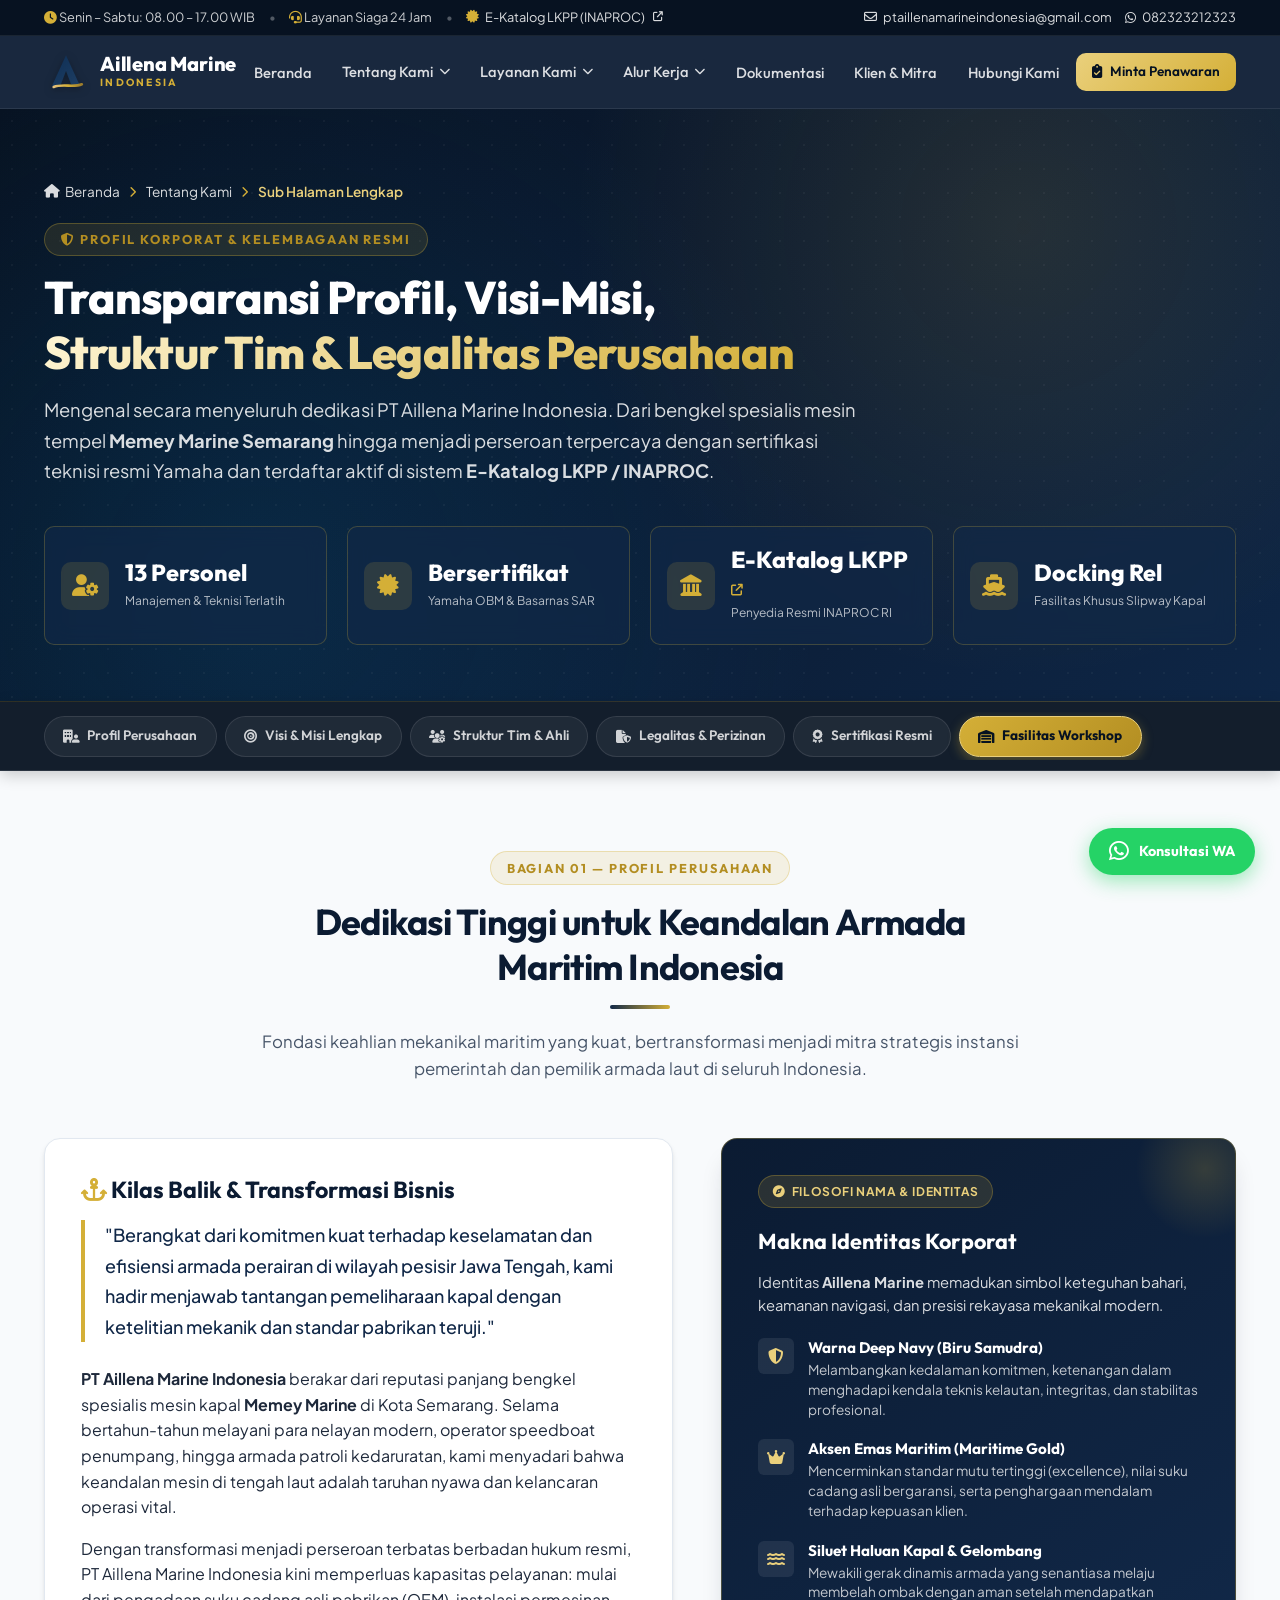
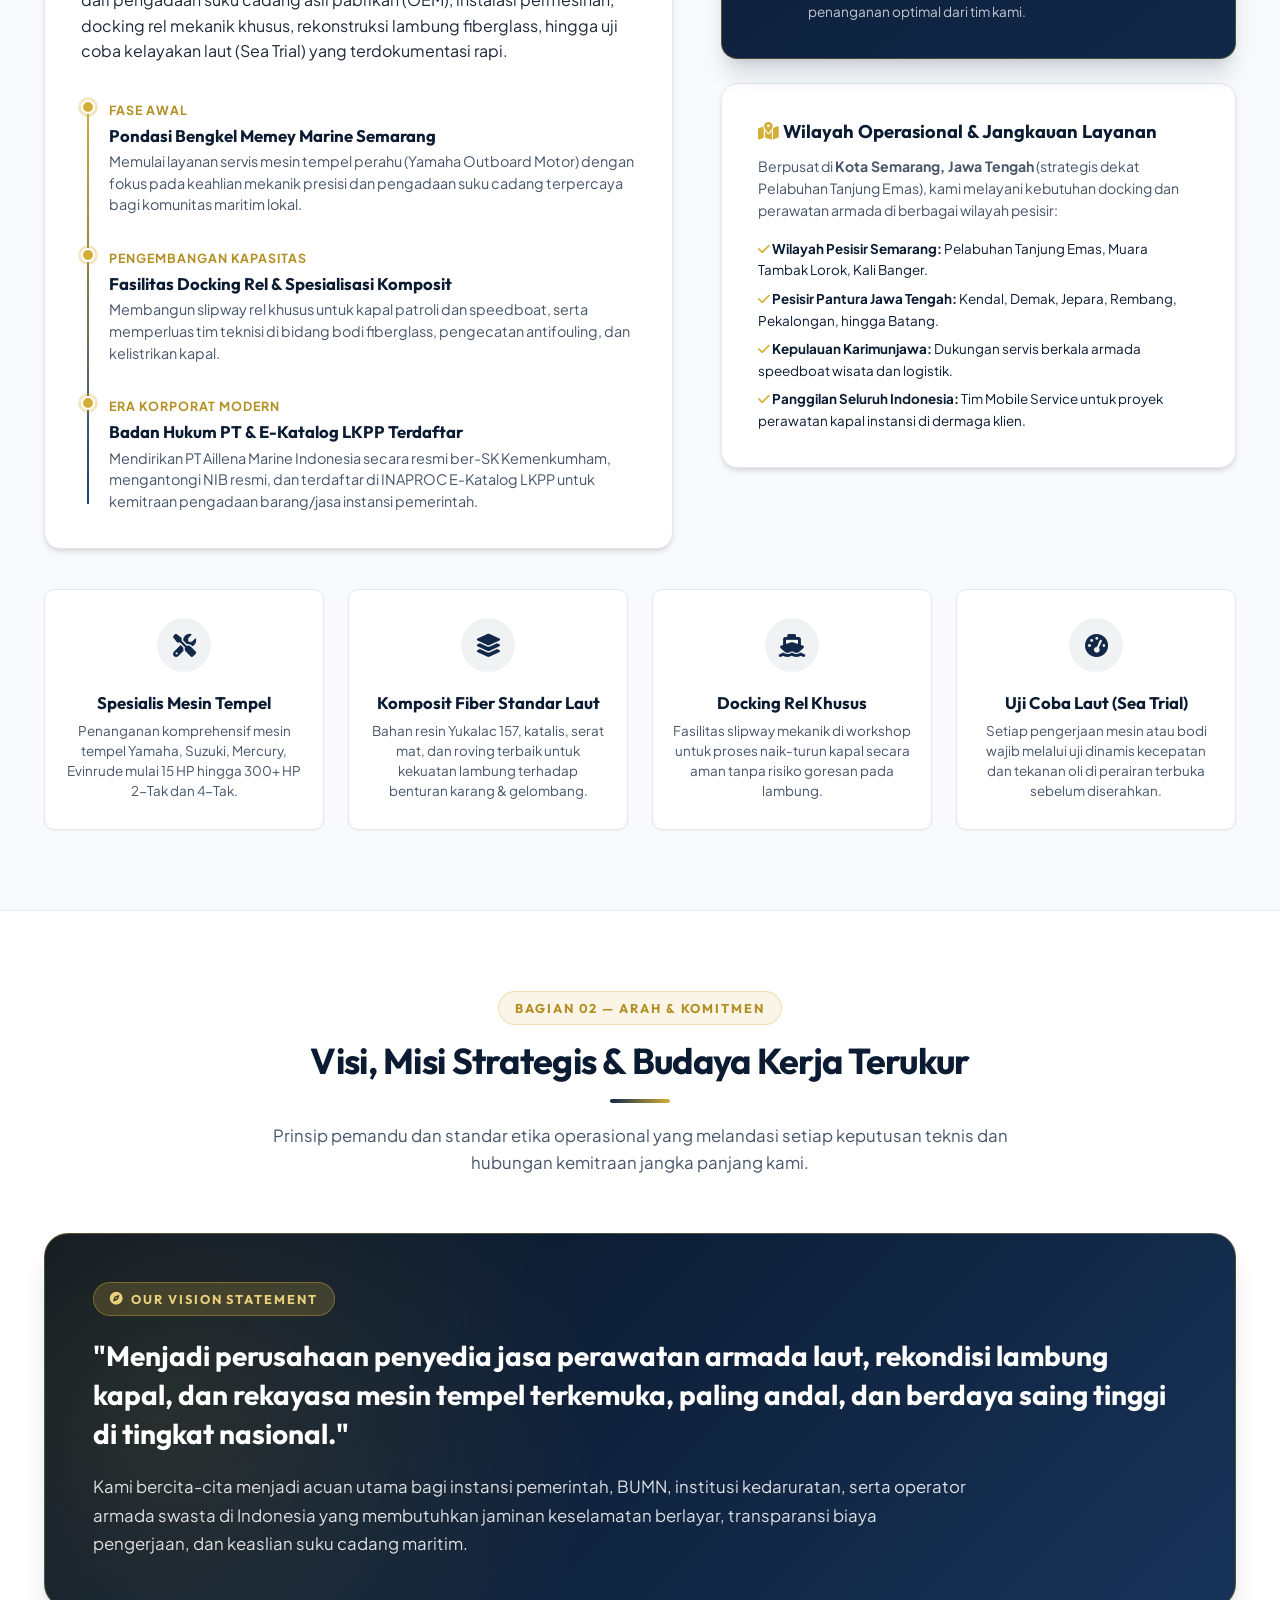
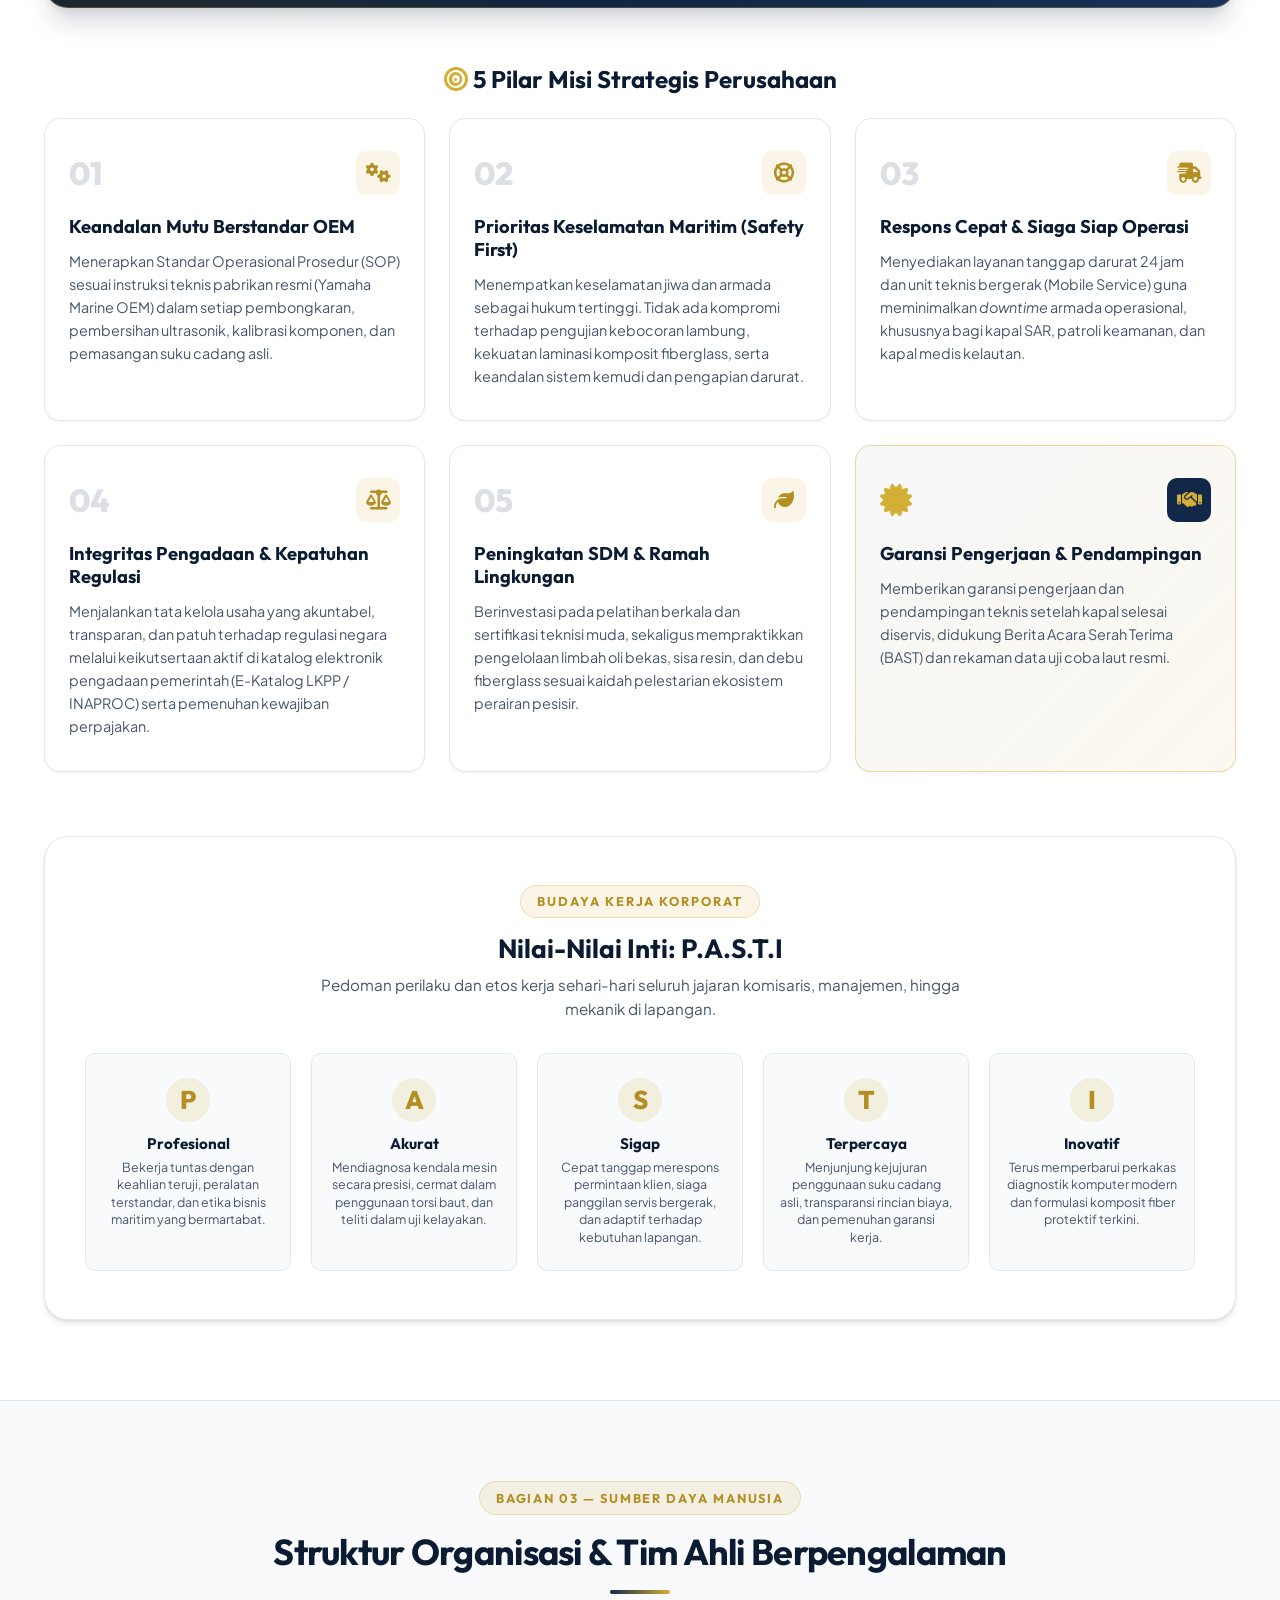
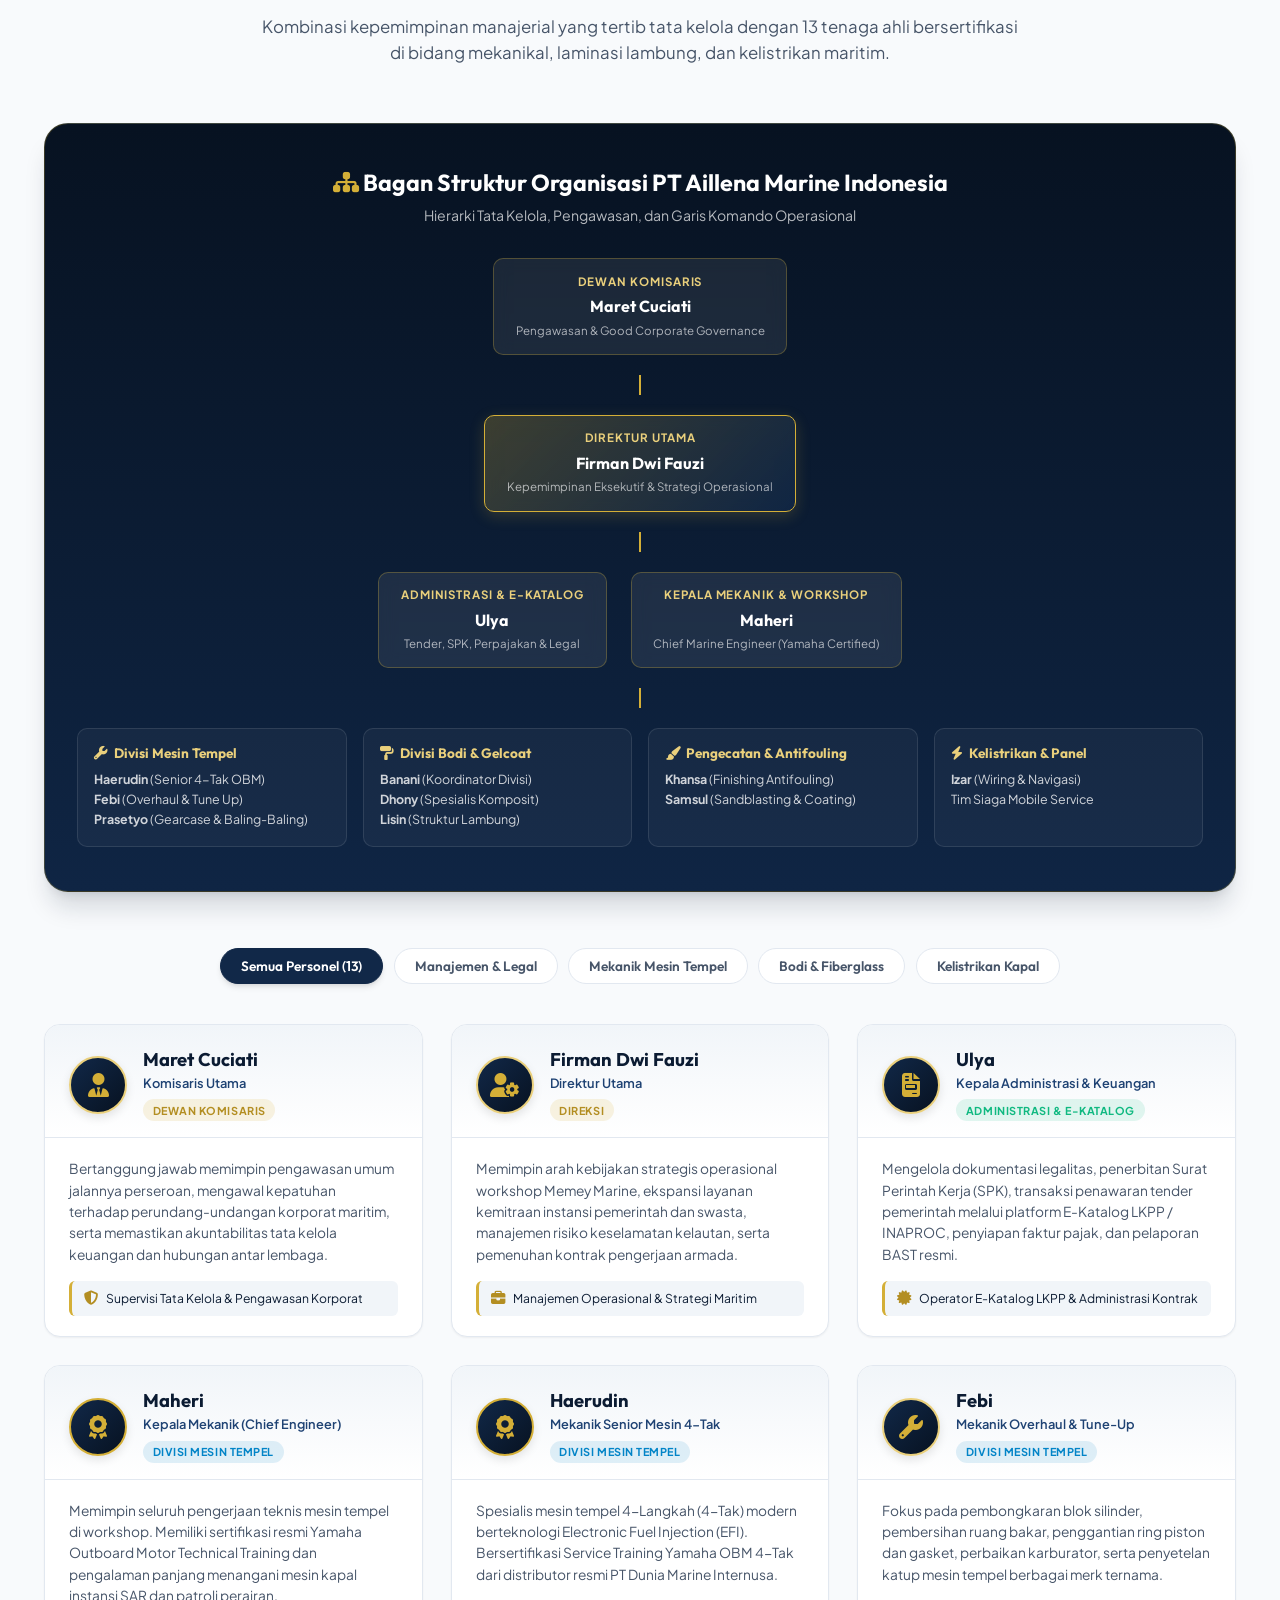
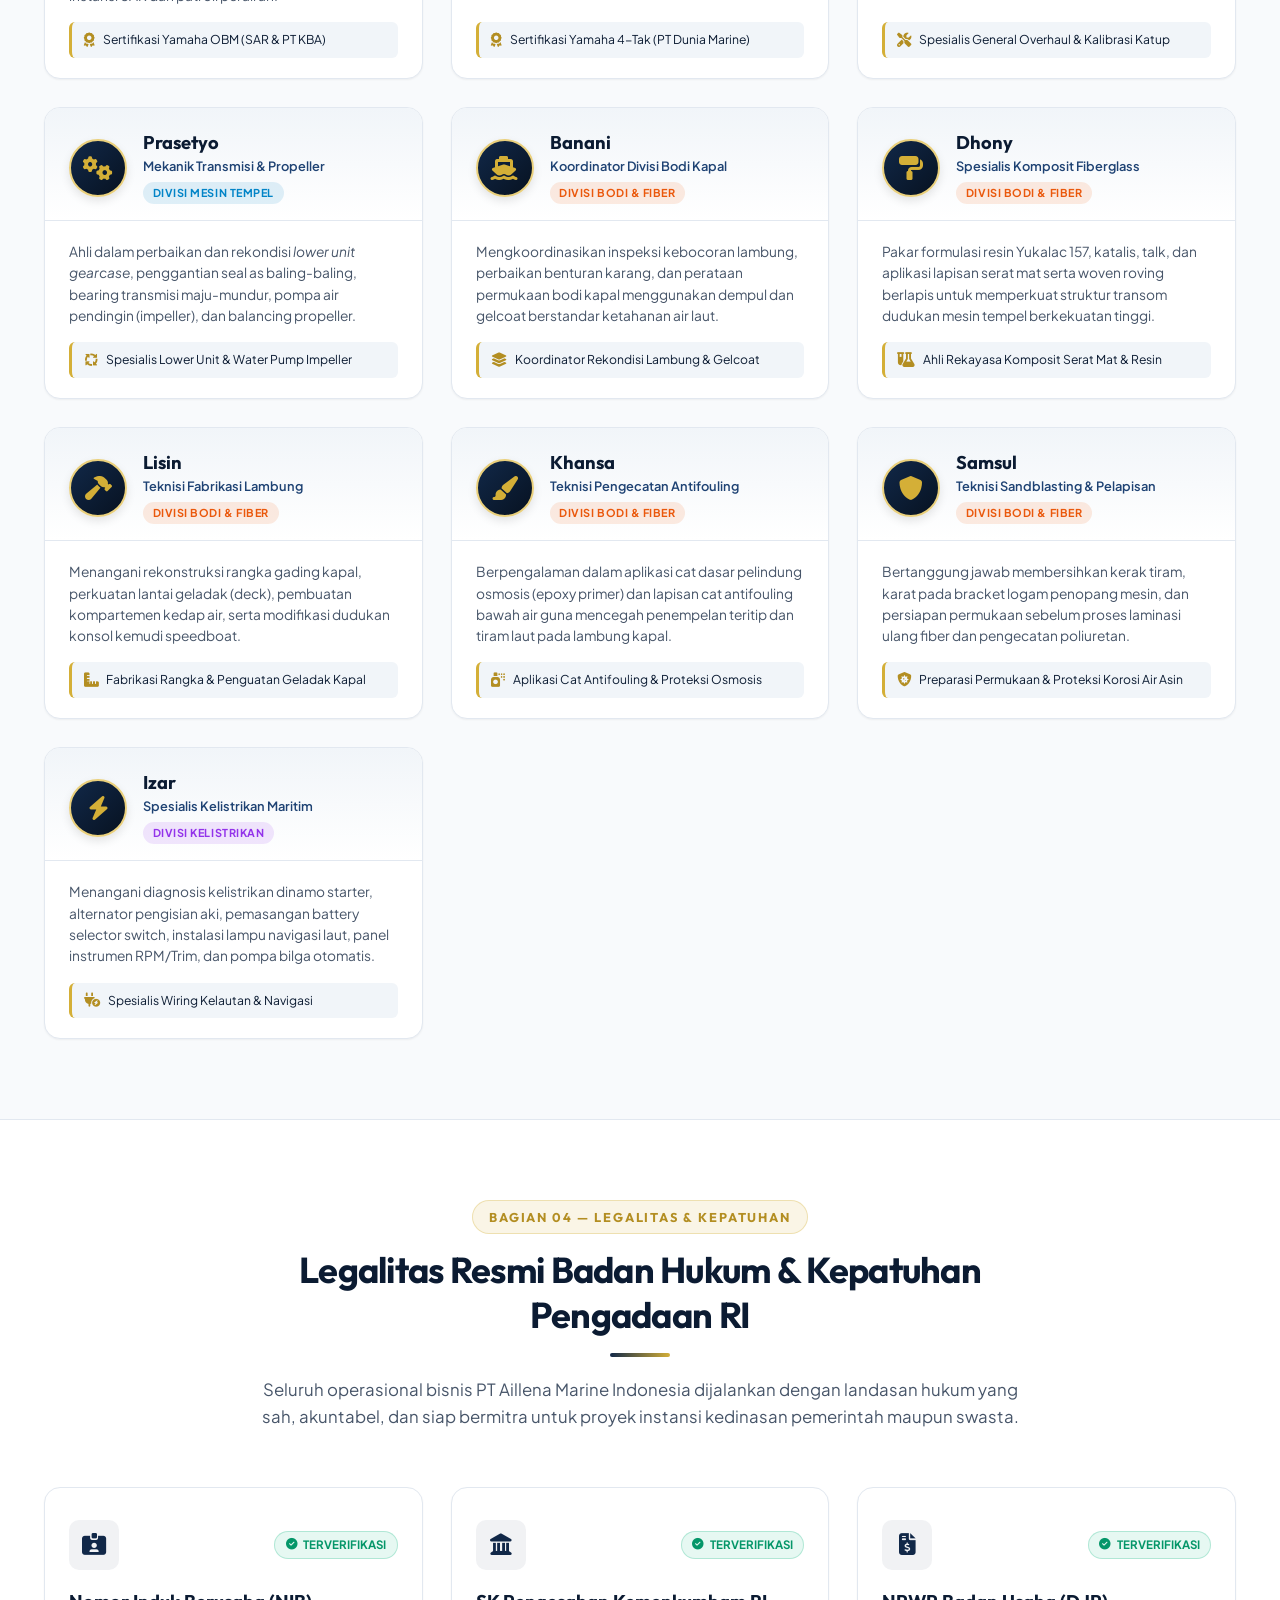
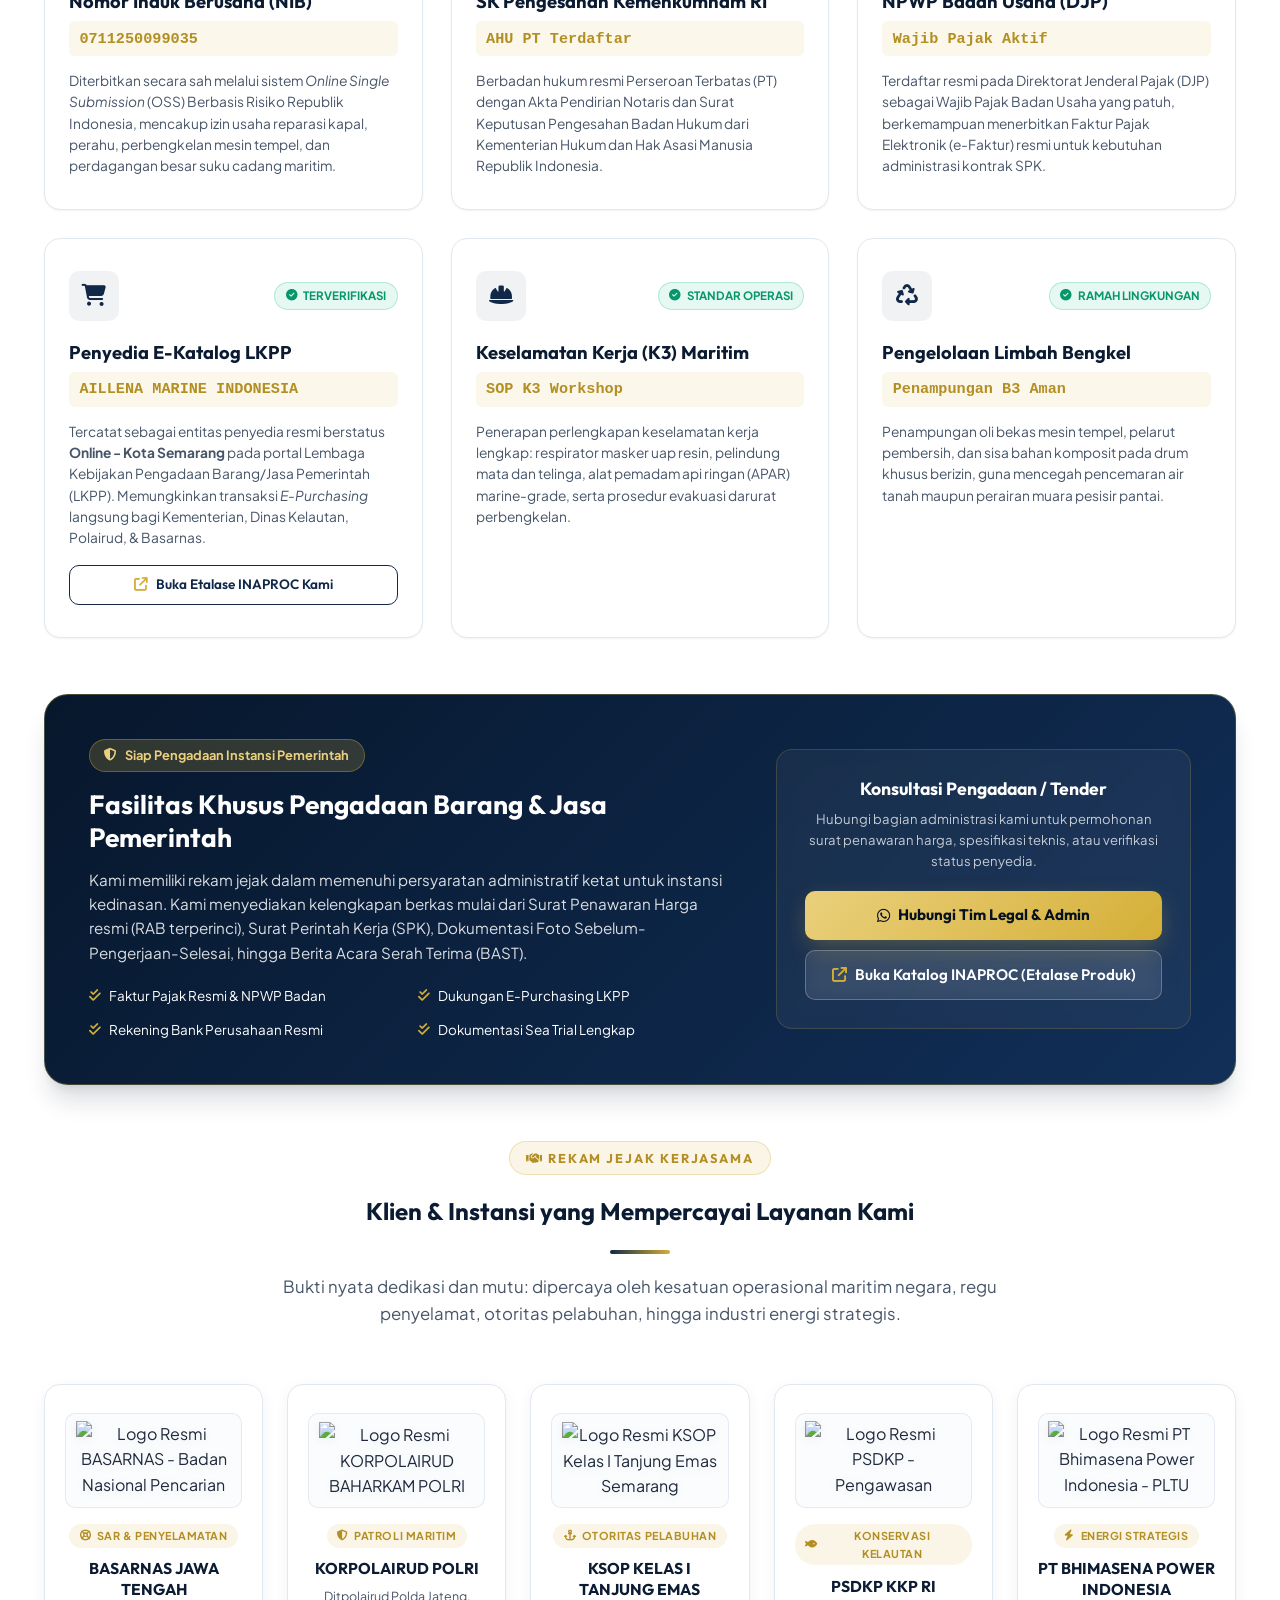
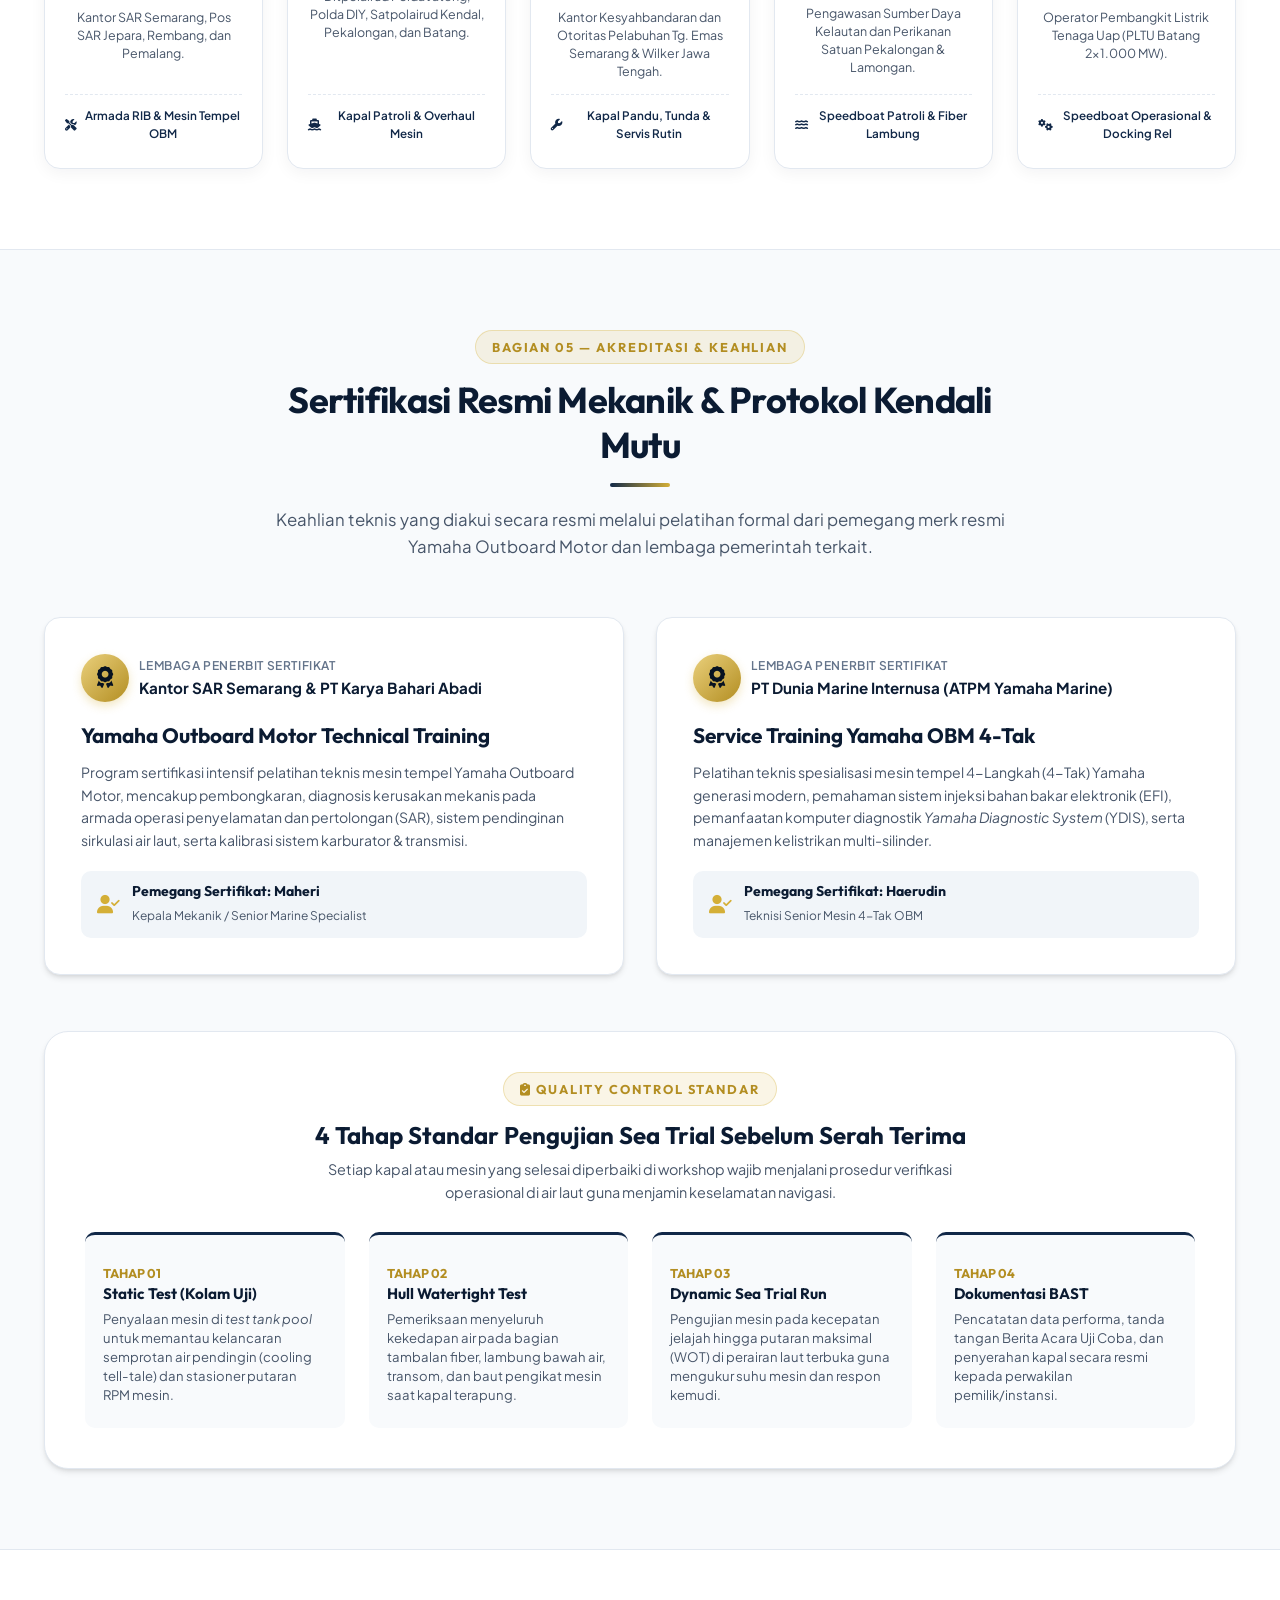
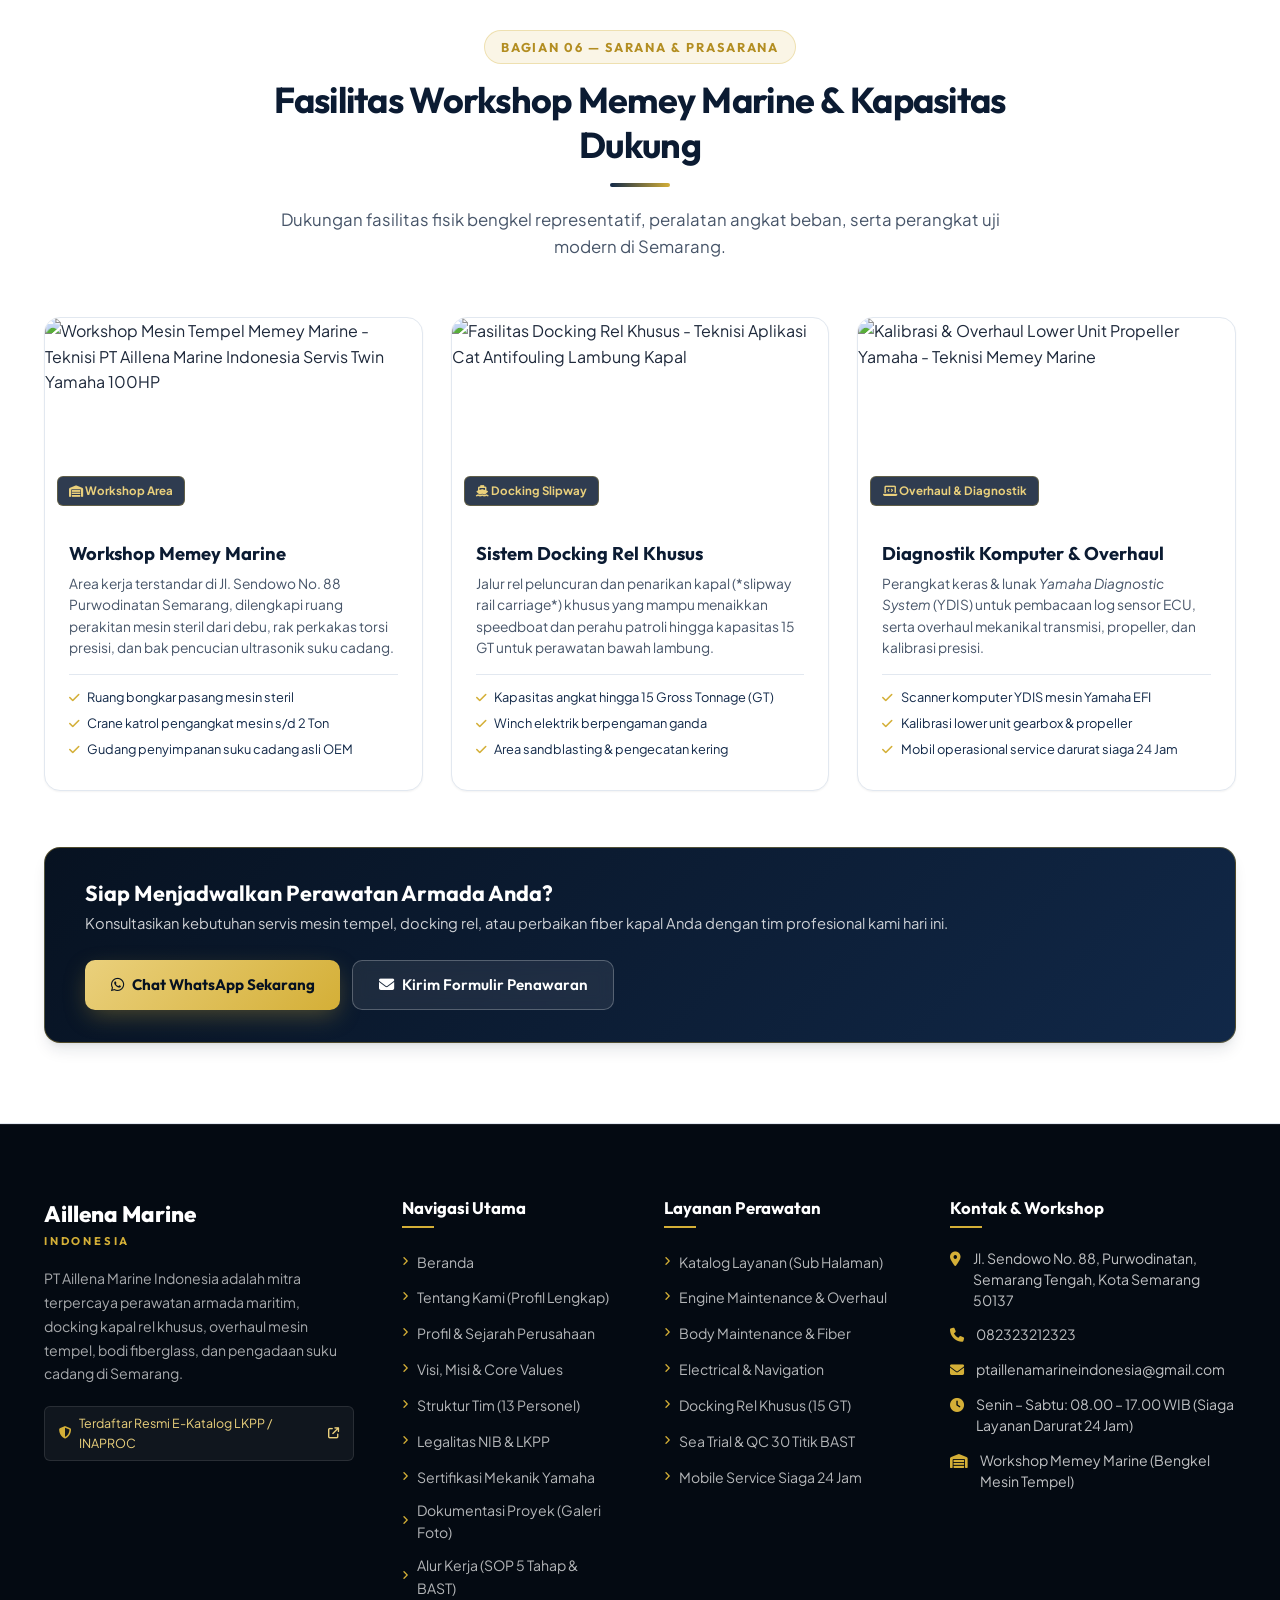
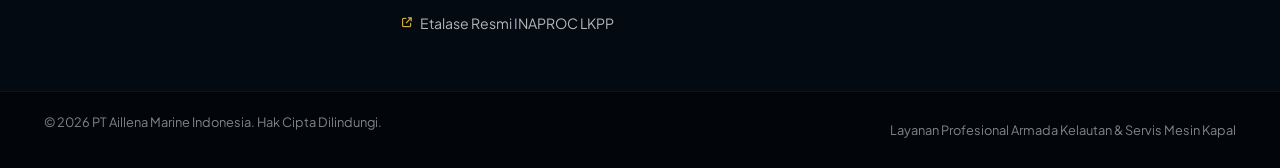
==== about.html @ 6454f97c "Add files via upload" ====
<!DOCTYPE html>
<html lang="id">
<head>
  <meta charset="UTF-8">
  <meta name="viewport" content="width=device-width, initial-scale=1.0">
  <meta name="description" content="Profil Lengkap, Visi-Misi, Struktur Tim, Legalitas NIB, dan Sertifikasi Resmi PT Aillena Marine Indonesia - Spesialis Perawatan Armada Laut dan Bengkel Mesin Tempel di Semarang.">
  <meta name="keywords" content="Profil PT Aillena Marine Indonesia, visi misi perkapalan, struktur organisasi bengkel kapal, legalitas NIB 0711250099035, sertifikasi mekanik yamaha obm, memey marine semarang, e-katalog lkpp inaproc">
  <meta name="author" content="PT Aillena Marine Indonesia">
  <title>Tentang Kami | Profil Perusahaan, Visi-Misi, Tim & Legalitas - PT Aillena Marine Indonesia</title>
  
  <!-- Google Fonts -->
  <link rel="preconnect" href="https://fonts.googleapis.com">
  <link rel="preconnect" href="https://fonts.gstatic.com" crossorigin>
  <link href="https://fonts.googleapis.com/css2?family=Outfit:wght@400;500;600;700;800&family=Plus+Jakarta+Sans:wght@300;400;500;600;700&display=swap" rel="stylesheet">
  
  <!-- FontAwesome Icons for Maritime & Mechanical Icons -->
  <link rel="stylesheet" href="https://cdnjs.cloudflare.com/ajax/libs/font-awesome/6.5.1/css/all.min.css">
  
  <!-- Main Stylesheet -->
  <link rel="stylesheet" href="styles.css">
</head>
<body>

  <!-- Top Notification / Announcement Bar -->
  <div class="topbar">
    <div class="container topbar-container">
      <div class="topbar-left">
        <span><i class="fa-solid fa-clock gold-text"></i> Senin – Sabtu: 08.00 – 17.00 WIB</span>
        <span class="topbar-separator">•</span>
        <span><i class="fa-solid fa-headset gold-text"></i> Layanan Siaga 24 Jam</span>
        <span class="topbar-separator">•</span>
        <a href="https://katalog.inaproc.id/aillena-marine-indonesia?page=2" target="_blank" rel="noopener noreferrer" class="topbar-link" title="Buka Etalase Resmi PT Aillena Marine Indonesia di INAPROC LKPP">
          <i class="fa-solid fa-certificate gold-text"></i> E-Katalog LKPP (INAPROC) <i class="fa-solid fa-arrow-up-right-from-square" style="font-size: 0.65rem; margin-left: 2px;"></i>
        </a>
      </div>
      <div class="topbar-right">
        <a href="mailto:ptaillenamarineindonesia@gmail.com" class="topbar-link">
          <i class="fa-regular fa-envelope"></i> ptaillenamarineindonesia@gmail.com
        </a>
        <a href="https://wa.me/6282323212323" target="_blank" rel="noopener noreferrer" class="topbar-link">
          <i class="fa-brands fa-whatsapp"></i> 082323212323
        </a>
      </div>
    </div>
  </div>

  <!-- Main Site Header -->
  <header class="site-header" id="header">
    <div class="container header-container">
      <a href="index.html#home" class="brand-logo" aria-label="Beranda PT Aillena Marine Indonesia">
        <div class="logo-mark">
          <svg viewBox="0 0 100 100" class="logo-svg" fill="none" xmlns="http://www.w3.org/2000/svg">
            <path d="M50 12L82 82H63L50 48L37 82H18L50 12Z" fill="url(#navyGradAbout)"/>
            <path d="M22 84C42 76 68 86 86 78" stroke="url(#goldGradAbout)" stroke-width="6" stroke-linecap="round"/>
            <defs>
              <linearGradient id="navyGradAbout" x1="18" y1="12" x2="82" y2="82" gradientUnits="userSpaceOnUse">
                <stop stop-color="#0E2F56"/>
                <stop offset="1" stop-color="#1E3E62"/>
              </linearGradient>
              <linearGradient id="goldGradAbout" x1="22" y1="84" x2="86" y2="78" gradientUnits="userSpaceOnUse">
                <stop stop-color="#E5C07B"/>
                <stop offset="0.5" stop-color="#D4AF37"/>
                <stop offset="1" stop-color="#9A7B2C"/>
              </linearGradient>
            </defs>
          </svg>
        </div>
        <div class="brand-text">
          <span class="brand-name">Aillena Marine</span>
          <span class="brand-sub">INDONESIA</span>
        </div>
      </a>

      <!-- Desktop Navigation -->
      <nav class="main-nav" id="mainNav" aria-label="Navigasi Utama">
        <ul class="nav-list">
          <li><a href="index.html#home" class="nav-link">Beranda</a></li>
          
          <!-- Dropdown Tentang Kami -->
          <li class="nav-item-dropdown">
            <a href="about.html" class="nav-link has-dropdown active">
              Tentang Kami <i class="fa-solid fa-chevron-down dropdown-icon"></i>
            </a>
            <div class="nav-dropdown-menu">
              <a href="#profil" class="nav-dropdown-item">
                <i class="fa-solid fa-building-user nav-dropdown-icon"></i>
                <div class="nav-dropdown-text">
                  <strong>Profil & Sejarah Perusahaan</strong>
                  <span>Kilas balik, filosofi & keunggulan</span>
                </div>
              </a>
              <a href="#visi-misi" class="nav-dropdown-item">
                <i class="fa-solid fa-bullseye nav-dropdown-icon"></i>
                <div class="nav-dropdown-text">
                  <strong>Visi, Misi & Core Values</strong>
                  <span>5 pilar strategis & budaya kerja</span>
                </div>
              </a>
              <a href="#tim" class="nav-dropdown-item">
                <i class="fa-solid fa-users-gear nav-dropdown-icon"></i>
                <div class="nav-dropdown-text">
                  <strong>Struktur Organisasi & Tim</strong>
                  <span>Manajemen & teknisi bersertifikasi</span>
                </div>
              </a>
              <a href="#legalitas" class="nav-dropdown-item">
                <i class="fa-solid fa-file-shield nav-dropdown-icon"></i>
                <div class="nav-dropdown-text">
                  <strong>Legalitas & Kepatuhan</strong>
                  <span>NIB, Kemenkumham & E-Katalog LKPP</span>
                </div>
              </a>
              <a href="#sertifikasi" class="nav-dropdown-item">
                <i class="fa-solid fa-award nav-dropdown-icon"></i>
                <div class="nav-dropdown-text">
                  <strong>Sertifikasi & Lisensi</strong>
                  <span>Yamaha OBM & standar sea trial</span>
                </div>
              </a>
              <a href="#fasilitas" class="nav-dropdown-item">
                <i class="fa-solid fa-warehouse nav-dropdown-icon"></i>
                <div class="nav-dropdown-text">
                  <strong>Fasilitas Workshop</strong>
                  <span>Workshop Memey Marine & docking rel</span>
                </div>
              </a>
            </div>
          </li>

          <!-- Dropdown Layanan Kami -->
          <li class="nav-item-dropdown">
            <a href="services.html" class="nav-link has-dropdown">
              Layanan Kami <i class="fa-solid fa-chevron-down dropdown-icon"></i>
            </a>
            <div class="nav-dropdown-menu">
              <a href="services.html" class="nav-dropdown-item">
                <i class="fa-solid fa-screwdriver-wrench nav-dropdown-icon"></i>
                <div class="nav-dropdown-text">
                  <strong>Ikhtisar Seluruh Layanan</strong>
                  <span>Halaman utama sub-menu Layanan</span>
                </div>
              </a>
              <a href="services.html#engine" class="nav-dropdown-item">
                <i class="fa-solid fa-gears nav-dropdown-icon"></i>
                <div class="nav-dropdown-text">
                  <strong>Engine Maintenance & Overhaul</strong>
                  <span>Tune-up, overhaul & diagnosa komputer YDIS</span>
                </div>
              </a>
              <a href="services.html#body" class="nav-dropdown-item">
                <i class="fa-solid fa-paintbrush nav-dropdown-icon"></i>
                <div class="nav-dropdown-text">
                  <strong>Body & Fiberglass Maintenance</strong>
                  <span>Laminasi resin, transom & cat antifouling</span>
                </div>
              </a>
              <a href="services.html#electrical" class="nav-dropdown-item">
                <i class="fa-solid fa-bolt nav-dropdown-icon"></i>
                <div class="nav-dropdown-text">
                  <strong>Electrical & Navigation Services</strong>
                  <span>Wiring maritim, sistem starter & pompa bilga</span>
                </div>
              </a>
              <a href="services.html#docking" class="nav-dropdown-item">
                <i class="fa-solid fa-ship nav-dropdown-icon"></i>
                <div class="nav-dropdown-text">
                  <strong>Docking Rel Khusus (Slipway)</strong>
                  <span>Fasilitas slipway kapal kapasitas s/d 15 GT</span>
                </div>
              </a>
              <a href="services.html#seatrial" class="nav-dropdown-item">
                <i class="fa-solid fa-water nav-dropdown-icon"></i>
                <div class="nav-dropdown-text">
                  <strong>Sea Trial & Quality Control</strong>
                  <span>Uji kelayakan laut terbuka berstandar BAST</span>
                </div>
              </a>
              <a href="services.html#mobile" class="nav-dropdown-item">
                <i class="fa-solid fa-truck-fast nav-dropdown-icon"></i>
                <div class="nav-dropdown-text">
                  <strong>Mobile Service Siaga 24 Jam</strong>
                  <span>Layanan panggilan darurat ke dermaga</span>
                </div>
              </a>
            </div>
          </li>
          <!-- Dropdown Alur Kerja -->
          <li class="nav-item-dropdown">
            <a href="workflow.html" class="nav-link has-dropdown">
              Alur Kerja <i class="fa-solid fa-chevron-down dropdown-icon"></i>
            </a>
            <div class="nav-dropdown-menu">
              <a href="workflow.html" class="nav-dropdown-item">
                <i class="fa-solid fa-diagram-project nav-dropdown-icon"></i>
                <div class="nav-dropdown-text">
                  <strong>Ringkasan 5 Tahap Alur</strong>
                  <span>Halaman utama sub-menu Alur Kerja</span>
                </div>
              </a>
              <a href="workflow.html#tahap1" class="nav-dropdown-item">
                <i class="fa-solid fa-magnifying-glass nav-dropdown-icon"></i>
                <div class="nav-dropdown-text">
                  <strong>Tahap 1: Identifikasi & Diagnosa</strong>
                  <span>Pemeriksaan fisik, kompresi & scan YDIS</span>
                </div>
              </a>
              <a href="workflow.html#tahap2" class="nav-dropdown-item">
                <i class="fa-solid fa-file-signature nav-dropdown-icon"></i>
                <div class="nav-dropdown-text">
                  <strong>Tahap 2: Estimasi RAB & SPK</strong>
                  <span>Transparansi biaya, suku cadang & kontrak</span>
                </div>
              </a>
              <a href="workflow.html#tahap3" class="nav-dropdown-item">
                <i class="fa-solid fa-screwdriver-wrench nav-dropdown-icon"></i>
                <div class="nav-dropdown-text">
                  <strong>Tahap 3: Eksekusi Reparasi</strong>
                  <span>Protokol K3, overhaul & laporan progres</span>
                </div>
              </a>
              <a href="workflow.html#tahap4" class="nav-dropdown-item">
                <i class="fa-solid fa-ship nav-dropdown-icon"></i>
                <div class="nav-dropdown-text">
                  <strong>Tahap 4: Uji Laut (Sea Trial)</strong>
                  <span>Running test, beban WOT & 30-titik QC</span>
                </div>
              </a>
              <a href="workflow.html#tahap5" class="nav-dropdown-item">
                <i class="fa-solid fa-clipboard-check nav-dropdown-icon"></i>
                <div class="nav-dropdown-text">
                  <strong>Tahap 5: Laporan & BAST Resmi</strong>
                  <span>Berita acara, garansi kerja & edukasi kru</span>
                </div>
              </a>
              <a href="workflow.html#pengadaan" class="nav-dropdown-item">
                <i class="fa-solid fa-landmark nav-dropdown-icon"></i>
                <div class="nav-dropdown-text">
                  <strong>Alur Pengadaan LKPP / Swasta</strong>
                  <span>Kepatuhan e-Katalog, tender & regulasi pajak</span>
                </div>
              </a>
            </div>
          </li>
          <li><a href="gallery.html" class="nav-link">Dokumentasi</a></li>
          <li><a href="index.html#clients" class="nav-link">Klien & Mitra</a></li>
          <li><a href="index.html#contact" class="nav-link">Hubungi Kami</a></li>
        </ul>
      </nav>

      <!-- Header Actions -->
      <div class="header-actions">
        <a href="index.html#contact" class="btn btn-primary btn-sm header-cta">
          <i class="fa-solid fa-clipboard-check"></i> Minta Penawaran
        </a>
        <button class="mobile-toggle" id="mobileToggle" aria-label="Toggle navigation menu" aria-expanded="false">
          <span></span>
          <span></span>
          <span></span>
        </button>
      </div>
    </div>
  </header>

  <!-- Mobile Drawer Menu -->
  <div class="mobile-drawer" id="mobileDrawer">
    <div class="mobile-drawer-inner">
      <div class="mobile-drawer-header">
        <div class="brand-text">
          <span class="brand-name">Aillena Marine</span>
          <span class="brand-sub">INDONESIA</span>
        </div>
        <button class="drawer-close" id="drawerClose" aria-label="Tutup Menu">
          <i class="fa-solid fa-xmark"></i>
        </button>
      </div>
      <ul class="mobile-nav-list">
        <li><a href="index.html#home" class="mobile-nav-link">Beranda</a></li>
        <li>
          <a href="about.html" class="mobile-nav-link" style="color: var(--gold-light); font-weight:700;">
            Tentang Kami (Sub Halaman)
          </a>
          <div class="mobile-nav-sublist">
            <a href="#profil" class="mobile-sub-link"><i class="fa-solid fa-angle-right"></i> Profil Perusahaan</a>
            <a href="#visi-misi" class="mobile-sub-link"><i class="fa-solid fa-angle-right"></i> Visi & Misi Lengkap</a>
            <a href="#tim" class="mobile-sub-link"><i class="fa-solid fa-angle-right"></i> Struktur Tim & Ahli</a>
            <a href="#legalitas" class="mobile-sub-link"><i class="fa-solid fa-angle-right"></i> Legalitas & E-Katalog</a>
            <a href="#sertifikasi" class="mobile-sub-link"><i class="fa-solid fa-angle-right"></i> Sertifikasi Mekanik</a>
            <a href="#fasilitas" class="mobile-sub-link"><i class="fa-solid fa-angle-right"></i> Fasilitas Workshop</a>
          </div>
        </li>
        <li>
          <a href="services.html" class="mobile-nav-link" style="color: var(--gold-light); font-weight:700;">
            Layanan Kami (Sub Halaman)
          </a>
          <div class="mobile-nav-sublist">
            <a href="services.html" class="mobile-sub-link"><i class="fa-solid fa-angle-right"></i> Seluruh Layanan</a>
            <a href="services.html#engine" class="mobile-sub-link"><i class="fa-solid fa-angle-right"></i> Engine Maintenance</a>
            <a href="services.html#body" class="mobile-sub-link"><i class="fa-solid fa-angle-right"></i> Body Maintenance & Fiber</a>
            <a href="services.html#electrical" class="mobile-sub-link"><i class="fa-solid fa-angle-right"></i> Electrical & Navigation</a>
            <a href="services.html#docking" class="mobile-sub-link"><i class="fa-solid fa-angle-right"></i> Docking Rel Khusus (15 GT)</a>
            <a href="services.html#seatrial" class="mobile-sub-link"><i class="fa-solid fa-angle-right"></i> Sea Trial & QC 30 Titik</a>
            <a href="services.html#mobile" class="mobile-sub-link"><i class="fa-solid fa-angle-right"></i> Mobile Service 24 Jam</a>
          </div>
        <li>
          <a href="workflow.html" class="mobile-nav-link" style="color: var(--gold-light); font-weight:700;">
            Alur Kerja (Sub Halaman)
          </a>
          <div class="mobile-nav-sublist">
            <a href="workflow.html#overview" class="mobile-sub-link"><i class="fa-solid fa-angle-right"></i> Ikhtisar 5 Tahap Baku</a>
            <a href="workflow.html#tahap1" class="mobile-sub-link"><i class="fa-solid fa-angle-right"></i> Tahap 1: Identifikasi & Diagnosa</a>
            <a href="workflow.html#tahap2" class="mobile-sub-link"><i class="fa-solid fa-angle-right"></i> Tahap 2: Estimasi RAB & SPK</a>
            <a href="workflow.html#tahap3" class="mobile-sub-link"><i class="fa-solid fa-angle-right"></i> Tahap 3: Eksekusi Reparasi</a>
            <a href="workflow.html#tahap4" class="mobile-sub-link"><i class="fa-solid fa-angle-right"></i> Tahap 4: Uji Laut (Sea Trial)</a>
            <a href="workflow.html#tahap5" class="mobile-sub-link"><i class="fa-solid fa-angle-right"></i> Tahap 5: Laporan BAST & Garansi</a>
            <a href="workflow.html#pengadaan" class="mobile-sub-link"><i class="fa-solid fa-angle-right"></i> Standar Pengadaan LKPP</a>
          </div>
        </li>
        <li>
          <a href="gallery.html" class="mobile-nav-link" style="color: var(--gold-light); font-weight:700;">
            Dokumentasi Proyek (Galeri)
          </a>
        </li>
        <li><a href="index.html#clients" class="mobile-nav-link">Klien & Mitra</a></li>
        <li><a href="index.html#contact" class="mobile-nav-link">Hubungi Kami</a></li>
      </ul>
      <div class="mobile-drawer-footer">
        <a href="https://wa.me/6282323212323" target="_blank" class="btn btn-gold btn-block">
          <i class="fa-brands fa-whatsapp"></i> Chat WhatsApp
        </a>
        <p class="drawer-phone"><i class="fa-solid fa-phone"></i> 082323212323</p>
      </div>
    </div>
  </div>

  <main>
    <!-- ==================== SUBPAGE HERO SECTION ==================== -->
    <section class="subpage-hero">
      <div class="container subpage-hero-container">
        <!-- Breadcrumb Navigation -->
        <nav class="breadcrumb-nav" aria-label="Breadcrumb">
          <a href="index.html"><i class="fa-solid fa-house"></i> Beranda</a>
          <span class="breadcrumb-separator"><i class="fa-solid fa-chevron-right"></i></span>
          <a href="index.html#about">Tentang Kami</a>
          <span class="breadcrumb-separator"><i class="fa-solid fa-chevron-right"></i></span>
          <span class="breadcrumb-current">Sub Halaman Lengkap</span>
        </nav>

        <span class="section-tag"><i class="fa-solid fa-shield-halved"></i> Profil Korporat & Kelembagaan Resmi</span>
        <h1 class="subpage-title">
          Transparansi Profil, Visi-Misi, <br>
          <span class="highlight-gold">Struktur Tim & Legalitas Perusahaan</span>
        </h1>
        <p class="subpage-subtitle">
          Mengenal secara menyeluruh dedikasi PT Aillena Marine Indonesia. Dari bengkel spesialis mesin tempel <strong>Memey Marine Semarang</strong> hingga menjadi perseroan terpercaya dengan sertifikasi teknisi resmi Yamaha dan terdaftar aktif di sistem <strong>E-Katalog LKPP / INAPROC</strong>.
        </p>

        <!-- Quick Stats Ribbon -->
        <div class="hero-quick-stats">
          <div class="quick-stat-box">
            <div class="quick-stat-icon"><i class="fa-solid fa-user-gear"></i></div>
            <div>
              <span class="quick-stat-num">13 Personel</span>
              <span class="quick-stat-label">Manajemen & Teknisi Terlatih</span>
            </div>
          </div>
          <div class="quick-stat-box">
            <div class="quick-stat-icon"><i class="fa-solid fa-certificate"></i></div>
            <div>
              <span class="quick-stat-num">Bersertifikat</span>
              <span class="quick-stat-label">Yamaha OBM & Basarnas SAR</span>
            </div>
          </div>
          <a href="https://katalog.inaproc.id/aillena-marine-indonesia?page=2" target="_blank" rel="noopener noreferrer" class="quick-stat-box" style="text-decoration: none;" title="Buka Profil Penyedia di Katalog Elektronik INAPROC">
            <div class="quick-stat-icon"><i class="fa-solid fa-landmark"></i></div>
            <div>
              <span class="quick-stat-num">E-Katalog LKPP <i class="fa-solid fa-arrow-up-right-from-square" style="font-size: 0.75rem; color: var(--gold-primary);"></i></span>
              <span class="quick-stat-label">Penyedia Resmi INAPROC RI</span>
            </div>
          </a>
          <div class="quick-stat-box">
            <div class="quick-stat-icon"><i class="fa-solid fa-ship"></i></div>
            <div>
              <span class="quick-stat-num">Docking Rel</span>
              <span class="quick-stat-label">Fasilitas Khusus Slipway Kapal</span>
            </div>
          </div>
        </div>
      </div>
    </section>

    <!-- ==================== STICKY SUB-NAVIGATION BAR ==================== -->
    <div class="sticky-subnav" id="stickySubnav">
      <div class="container">
        <div class="subnav-pills" id="subnavPills">
          <a href="#profil" class="subnav-btn active">
            <i class="fa-solid fa-building-user"></i> Profil Perusahaan
          </a>
          <a href="#visi-misi" class="subnav-btn">
            <i class="fa-solid fa-bullseye"></i> Visi & Misi Lengkap
          </a>
          <a href="#tim" class="subnav-btn">
            <i class="fa-solid fa-users-gear"></i> Struktur Tim & Ahli
          </a>
          <a href="#legalitas" class="subnav-btn">
            <i class="fa-solid fa-file-shield"></i> Legalitas & Perizinan
          </a>
          <a href="#sertifikasi" class="subnav-btn">
            <i class="fa-solid fa-award"></i> Sertifikasi Resmi
          </a>
          <a href="#fasilitas" class="subnav-btn">
            <i class="fa-solid fa-warehouse"></i> Fasilitas Workshop
          </a>
        </div>
      </div>
    </div>

    <!-- ==================== 1. SUB-PAGE: PROFIL PERUSAHAAN ==================== -->
    <section class="subpage-section" id="profil">
      <div class="container">
        <div class="section-header text-center">
          <span class="section-tag">Bagian 01 — Profil Perusahaan</span>
          <h2 class="section-title">Dedikasi Tinggi untuk Keandalan Armada Maritim Indonesia</h2>
          <div class="title-divider"></div>
          <p class="section-subtitle">
            Fondasi keahlian mekanikal maritim yang kuat, bertransformasi menjadi mitra strategis instansi pemerintah dan pemilik armada laut di seluruh Indonesia.
          </p>
        </div>

        <div class="profile-narrative-grid">
          <!-- Story & History -->
          <div class="profile-card-elevated">
            <h3 style="color: var(--navy-dark); font-size: 1.45rem; margin-bottom: 1rem;">
              <i class="fa-solid fa-anchor gold-text"></i> Kilas Balik & Transformasi Bisnis
            </h3>
            <p class="lead-text">
              "Berangkat dari komitmen kuat terhadap keselamatan dan efisiensi armada perairan di wilayah pesisir Jawa Tengah, kami hadir menjawab tantangan pemeliharaan kapal dengan ketelitian mekanik dan standar pabrikan teruji."
            </p>
            <p>
              <strong>PT Aillena Marine Indonesia</strong> berakar dari reputasi panjang bengkel spesialis mesin kapal <strong>Memey Marine</strong> di Kota Semarang. Selama bertahun-tahun melayani para nelayan modern, operator speedboat penumpang, hingga armada patroli kedaruratan, kami menyadari bahwa keandalan mesin di tengah laut adalah taruhan nyawa dan kelancaran operasi vital.
            </p>
            <p>
              Dengan transformasi menjadi perseroan terbatas berbadan hukum resmi, PT Aillena Marine Indonesia kini memperluas kapasitas pelayanan: mulai dari pengadaan suku cadang asli pabrikan (OEM), instalasi permesinan, docking rel mekanik khusus, rekonstruksi lambung fiberglass, hingga uji coba kelayakan laut (Sea Trial) yang terdokumentasi rapi.
            </p>

            <!-- Milestones Timeline -->
            <div class="timeline-block">
              <div class="timeline-step">
                <span class="timeline-dot"></span>
                <span class="timeline-year">Fase Awal</span>
                <h4 class="timeline-title">Pondasi Bengkel Memey Marine Semarang</h4>
                <p class="timeline-desc">Memulai layanan servis mesin tempel perahu (Yamaha Outboard Motor) dengan fokus pada keahlian mekanik presisi dan pengadaan suku cadang terpercaya bagi komunitas maritim lokal.</p>
              </div>
              <div class="timeline-step">
                <span class="timeline-dot"></span>
                <span class="timeline-year">Pengembangan Kapasitas</span>
                <h4 class="timeline-title">Fasilitas Docking Rel & Spesialisasi Komposit</h4>
                <p class="timeline-desc">Membangun slipway rel khusus untuk kapal patroli dan speedboat, serta memperluas tim teknisi di bidang bodi fiberglass, pengecatan antifouling, dan kelistrikan kapal.</p>
              </div>
              <div class="timeline-step">
                <span class="timeline-dot"></span>
                <span class="timeline-year">Era Korporat Modern</span>
                <h4 class="timeline-title">Badan Hukum PT & E-Katalog LKPP Terdaftar</h4>
                <p class="timeline-desc">Mendirikan PT Aillena Marine Indonesia secara resmi ber-SK Kemenkumham, mengantongi NIB resmi, dan terdaftar di INAPROC E-Katalog LKPP untuk kemitraan pengadaan barang/jasa instansi pemerintah.</p>
              </div>
            </div>
          </div>

          <!-- Philosophy & Scope Column -->
          <div>
            <!-- Philosophy Card -->
            <div class="identity-card">
              <span class="identity-badge"><i class="fa-solid fa-compass"></i> Filosofi Nama & Identitas</span>
              <h3>Makna Identitas Korporat</h3>
              <p style="font-size: 0.92rem; color: rgba(255,255,255,0.85); line-height: 1.6;">
                Identitas <strong>Aillena Marine</strong> memadukan simbol keteguhan bahari, keamanan navigasi, dan presisi rekayasa mekanikal modern.
              </p>

              <div class="philosophy-item">
                <div class="philosophy-icon"><i class="fa-solid fa-shield-halved"></i></div>
                <div class="philosophy-text">
                  <h5>Warna Deep Navy (Biru Samudra)</h5>
                  <p>Melambangkan kedalaman komitmen, ketenangan dalam menghadapi kendala teknis kelautan, integritas, dan stabilitas profesional.</p>
                </div>
              </div>

              <div class="philosophy-item">
                <div class="philosophy-icon"><i class="fa-solid fa-crown"></i></div>
                <div class="philosophy-text">
                  <h5>Aksen Emas Maritim (Maritime Gold)</h5>
                  <p>Mencerminkan standar mutu tertinggi (excellence), nilai suku cadang asli bergaransi, serta penghargaan mendalam terhadap kepuasan klien.</p>
                </div>
              </div>

              <div class="philosophy-item">
                <div class="philosophy-icon"><i class="fa-solid fa-water"></i></div>
                <div class="philosophy-text">
                  <h5>Siluet Haluan Kapal & Gelombang</h5>
                  <p>Mewakili gerak dinamis armada yang senantiasa melaju membelah ombak dengan aman setelah mendapatkan penanganan optimal dari tim kami.</p>
                </div>
              </div>
            </div>

            <!-- Operations Scope Card -->
            <div class="profile-card-elevated" style="margin-top: 1.5rem;">
              <h4 style="color: var(--navy-dark); font-size: 1.15rem; margin-bottom: 0.85rem;">
                <i class="fa-solid fa-map-location-dot gold-text"></i> Wilayah Operasional & Jangkauan Layanan
              </h4>
              <p style="font-size: 0.88rem; color: var(--text-secondary); line-height: 1.55; margin-bottom: 1rem;">
                Berpusat di <strong>Kota Semarang, Jawa Tengah</strong> (strategis dekat Pelabuhan Tanjung Emas), kami melayani kebutuhan docking dan perawatan armada di berbagai wilayah pesisir:
              </p>
              <ul style="font-size: 0.84rem; color: var(--navy-dark); display: flex; flex-direction: column; gap: 0.45rem;">
                <li><i class="fa-solid fa-check gold-text"></i> <strong>Wilayah Pesisir Semarang:</strong> Pelabuhan Tanjung Emas, Muara Tambak Lorok, Kali Banger.</li>
                <li><i class="fa-solid fa-check gold-text"></i> <strong>Pesisir Pantura Jawa Tengah:</strong> Kendal, Demak, Jepara, Rembang, Pekalongan, hingga Batang.</li>
                <li><i class="fa-solid fa-check gold-text"></i> <strong>Kepulauan Karimunjawa:</strong> Dukungan servis berkala armada speedboat wisata dan logistik.</li>
                <li><i class="fa-solid fa-check gold-text"></i> <strong>Panggilan Seluruh Indonesia:</strong> Tim Mobile Service untuk proyek perawatan kapal instansi di dermaga klien.</li>
              </ul>
            </div>
          </div>
        </div>

        <!-- 4 Pillars of Excellence -->
        <div class="excellence-grid">
          <div class="excellence-card">
            <div class="excellence-icon"><i class="fa-solid fa-screwdriver-wrench"></i></div>
            <h4>Spesialis Mesin Tempel</h4>
            <p>Penanganan komprehensif mesin tempel Yamaha, Suzuki, Mercury, Evinrude mulai 15 HP hingga 300+ HP 2-Tak dan 4-Tak.</p>
          </div>
          <div class="excellence-card">
            <div class="excellence-icon"><i class="fa-solid fa-layer-group"></i></div>
            <h4>Komposit Fiber Standar Laut</h4>
            <p>Bahan resin Yukalac 157, katalis, serat mat, dan roving terbaik untuk kekuatan lambung terhadap benturan karang & gelombang.</p>
          </div>
          <div class="excellence-card">
            <div class="excellence-icon"><i class="fa-solid fa-ship"></i></div>
            <h4>Docking Rel Khusus</h4>
            <p>Fasilitas slipway mekanik di workshop untuk proses naik-turun kapal secara aman tanpa risiko goresan pada lambung.</p>
          </div>
          <div class="excellence-card">
            <div class="excellence-icon"><i class="fa-solid fa-gauge-high"></i></div>
            <h4>Uji Coba Laut (Sea Trial)</h4>
            <p>Setiap pengerjaan mesin atau bodi wajib melalui uji dinamis kecepatan dan tekanan oli di perairan terbuka sebelum diserahkan.</p>
          </div>
        </div>
      </div>
    </section>

    <!-- ==================== 2. SUB-PAGE: VISI & MISI LENGKAP ==================== -->
    <section class="subpage-section" id="visi-misi">
      <div class="container">
        <div class="section-header text-center">
          <span class="section-tag">Bagian 02 — Arah & Komitmen</span>
          <h2 class="section-title">Visi, Misi Strategis & Budaya Kerja Terukur</h2>
          <div class="title-divider"></div>
          <p class="section-subtitle">
            Prinsip pemandu dan standar etika operasional yang melandasi setiap keputusan teknis dan hubungan kemitraan jangka panjang kami.
          </p>
        </div>

        <!-- Vision Master Card -->
        <div class="vision-banner-card">
          <span class="vision-tag"><i class="fa-solid fa-compass"></i> Our Vision Statement</span>
          <h3 class="vision-statement">
            "Menjadi perusahaan penyedia jasa perawatan armada laut, rekondisi lambung kapal, dan rekayasa mesin tempel terkemuka, paling andal, dan berdaya saing tinggi di tingkat nasional."
          </h3>
          <p class="vision-desc">
            Kami bercita-cita menjadi acuan utama bagi instansi pemerintah, BUMN, institusi kedaruratan, serta operator armada swasta di Indonesia yang membutuhkan jaminan keselamatan berlayar, transparansi biaya pengerjaan, dan keaslian suku cadang maritim.
          </p>
        </div>

        <!-- 5 Pillars Mission Grid -->
        <h3 style="font-size: 1.5rem; color: var(--navy-dark); margin-bottom: 1.5rem; text-align: center;">
          <i class="fa-solid fa-bullseye gold-text"></i> 5 Pilar Misi Strategis Perusahaan
        </h3>

        <div class="mission-pillars-grid">
          <!-- Pillar 1 -->
          <div class="mission-pillar-card">
            <div class="pillar-header">
              <span class="pillar-number">01</span>
              <div class="pillar-icon-box"><i class="fa-solid fa-gears"></i></div>
            </div>
            <h4>Keandalan Mutu Berstandar OEM</h4>
            <p>
              Menerapkan Standar Operasional Prosedur (SOP) sesuai instruksi teknis pabrikan resmi (Yamaha Marine OEM) dalam setiap pembongkaran, pembersihan ultrasonik, kalibrasi komponen, dan pemasangan suku cadang asli.
            </p>
          </div>

          <!-- Pillar 2 -->
          <div class="mission-pillar-card">
            <div class="pillar-header">
              <span class="pillar-number">02</span>
              <div class="pillar-icon-box"><i class="fa-solid fa-life-ring"></i></div>
            </div>
            <h4>Prioritas Keselamatan Maritim (Safety First)</h4>
            <p>
              Menempatkan keselamatan jiwa dan armada sebagai hukum tertinggi. Tidak ada kompromi terhadap pengujian kebocoran lambung, kekuatan laminasi komposit fiberglass, serta keandalan sistem kemudi dan pengapian darurat.
            </p>
          </div>

          <!-- Pillar 3 -->
          <div class="mission-pillar-card">
            <div class="pillar-header">
              <span class="pillar-number">03</span>
              <div class="pillar-icon-box"><i class="fa-solid fa-truck-fast"></i></div>
            </div>
            <h4>Respons Cepat & Siaga Siap Operasi</h4>
            <p>
              Menyediakan layanan tanggap darurat 24 jam dan unit teknis bergerak (Mobile Service) guna meminimalkan <em>downtime</em> armada operasional, khususnya bagi kapal SAR, patroli keamanan, dan kapal medis kelautan.
            </p>
          </div>

          <!-- Pillar 4 -->
          <div class="mission-pillar-card">
            <div class="pillar-header">
              <span class="pillar-number">04</span>
              <div class="pillar-icon-box"><i class="fa-solid fa-scale-balanced"></i></div>
            </div>
            <h4>Integritas Pengadaan & Kepatuhan Regulasi</h4>
            <p>
              Menjalankan tata kelola usaha yang akuntabel, transparan, dan patuh terhadap regulasi negara melalui keikutsertaan aktif di katalog elektronik pengadaan pemerintah (E-Katalog LKPP / INAPROC) serta pemenuhan kewajiban perpajakan.
            </p>
          </div>

          <!-- Pillar 5 -->
          <div class="mission-pillar-card">
            <div class="pillar-header">
              <span class="pillar-number">05</span>
              <div class="pillar-icon-box"><i class="fa-solid fa-leaf"></i></div>
            </div>
            <h4>Peningkatan SDM & Ramah Lingkungan</h4>
            <p>
              Berinvestasi pada pelatihan berkala dan sertifikasi teknisi muda, sekaligus mempraktikkan pengelolaan limbah oli bekas, sisa resin, dan debu fiberglass sesuai kaidah pelestarian ekosistem perairan pesisir.
            </p>
          </div>

          <!-- Bonus: Sea Trial Guarantee -->
          <div class="mission-pillar-card" style="background: linear-gradient(135deg, rgba(17,40,72,0.04), rgba(212,175,55,0.08)); border-color: rgba(212,175,55,0.4);">
            <div class="pillar-header">
              <span class="pillar-number"><i class="fa-solid fa-certificate gold-text"></i></span>
              <div class="pillar-icon-box" style="background: var(--navy-primary); color: var(--gold-primary);"><i class="fa-solid fa-handshake"></i></div>
            </div>
            <h4>Garansi Pengerjaan & Pendampingan</h4>
            <p>
              Memberikan garansi pengerjaan dan pendampingan teknis setelah kapal selesai diservis, didukung Berita Acara Serah Terima (BAST) dan rekaman data uji coba laut resmi.
            </p>
          </div>
        </div>

        <!-- Core Values / Budaya Kerja -->
        <div class="core-values-wrapper">
          <div class="text-center">
            <span class="section-tag">Budaya Kerja Korporat</span>
            <h3 style="font-size: 1.65rem; color: var(--navy-dark); margin-bottom: 0.5rem;">
              Nilai-Nilai Inti: P.A.S.T.I
            </h3>
            <p style="font-size: 0.95rem; color: var(--text-secondary); max-width: 650px; margin: 0 auto;">
              Pedoman perilaku dan etos kerja sehari-hari seluruh jajaran komisaris, manajemen, hingga mekanik di lapangan.
            </p>
          </div>

          <div class="core-values-grid">
            <div class="value-card">
              <span class="value-letter">P</span>
              <h5>Profesional</h5>
              <p>Bekerja tuntas dengan keahlian teruji, peralatan terstandar, dan etika bisnis maritim yang bermartabat.</p>
            </div>
            <div class="value-card">
              <span class="value-letter">A</span>
              <h5>Akurat</h5>
              <p>Mendiagnosa kendala mesin secara presisi, cermat dalam penggunaan torsi baut, dan teliti dalam uji kelayakan.</p>
            </div>
            <div class="value-card">
              <span class="value-letter">S</span>
              <h5>Sigap</h5>
              <p>Cepat tanggap merespons permintaan klien, siaga panggilan servis bergerak, dan adaptif terhadap kebutuhan lapangan.</p>
            </div>
            <div class="value-card">
              <span class="value-letter">T</span>
              <h5>Terpercaya</h5>
              <p>Menjunjung kejujuran penggunaan suku cadang asli, transparansi rincian biaya, dan pemenuhan garansi kerja.</p>
            </div>
            <div class="value-card">
              <span class="value-letter">I</span>
              <h5>Inovatif</h5>
              <p>Terus memperbarui perkakas diagnostik komputer modern dan formulasi komposit fiber protektif terkini.</p>
            </div>
          </div>
        </div>
      </div>
    </section>

    <!-- ==================== 3. SUB-PAGE: STRUKTUR TIM & PERSONEL ==================== -->
    <section class="subpage-section" id="tim">
      <div class="container">
        <div class="section-header text-center">
          <span class="section-tag">Bagian 03 — Sumber Daya Manusia</span>
          <h2 class="section-title">Struktur Organisasi & Tim Ahli Berpengalaman</h2>
          <div class="title-divider"></div>
          <p class="section-subtitle">
            Kombinasi kepemimpinan manajerial yang tertib tata kelola dengan 13 tenaga ahli bersertifikasi di bidang mekanikal, laminasi lambung, dan kelistrikan maritim.
          </p>
        </div>

        <!-- Organization Hierarchy Chart Diagram -->
        <div class="org-chart-wrapper">
          <h3 class="org-chart-title"><i class="fa-solid fa-sitemap gold-text"></i> Bagan Struktur Organisasi PT Aillena Marine Indonesia</h3>
          <p class="org-chart-subtitle">Hierarki Tata Kelola, Pengawasan, dan Garis Komando Operasional</p>

          <div class="org-tree">
            <!-- Level 1: Dewan Komisaris -->
            <div class="org-row">
              <div class="org-node">
                <span class="org-node-role">Dewan Komisaris</span>
                <span class="org-node-name">Maret Cuciati</span>
                <span class="org-node-meta">Pengawasan & Good Corporate Governance</span>
              </div>
            </div>

            <div class="org-connector"></div>

            <!-- Level 2: Direktur Utama -->
            <div class="org-row">
              <div class="org-node director">
                <span class="org-node-role">Direktur Utama</span>
                <span class="org-node-name">Firman Dwi Fauzi</span>
                <span class="org-node-meta">Kepemimpinan Eksekutif & Strategi Operasional</span>
              </div>
            </div>

            <div class="org-connector"></div>

            <!-- Level 3: Administrasi & Kepala Mekanik -->
            <div class="org-row">
              <div class="org-node">
                <span class="org-node-role">Administrasi & E-Katalog</span>
                <span class="org-node-name">Ulya</span>
                <span class="org-node-meta">Tender, SPK, Perpajakan & Legal</span>
              </div>
              <div class="org-node">
                <span class="org-node-role">Kepala Mekanik & Workshop</span>
                <span class="org-node-name">Maheri</span>
                <span class="org-node-meta">Chief Marine Engineer (Yamaha Certified)</span>
              </div>
            </div>

            <div class="org-connector"></div>

            <!-- Level 4: Divisi Teknis -->
            <div class="org-branches-row">
              <!-- Divisi Mesin -->
              <div class="org-branch-card">
                <h5><i class="fa-solid fa-wrench"></i> Divisi Mesin Tempel</h5>
                <ul>
                  <li><strong>Haerudin</strong> (Senior 4-Tak OBM)</li>
                  <li><strong>Febi</strong> (Overhaul & Tune Up)</li>
                  <li><strong>Prasetyo</strong> (Gearcase & Baling-Baling)</li>
                </ul>
              </div>

              <!-- Divisi Bodi & Fiber -->
              <div class="org-branch-card">
                <h5><i class="fa-solid fa-paint-roller"></i> Divisi Bodi & Gelcoat</h5>
                <ul>
                  <li><strong>Banani</strong> (Koordinator Divisi)</li>
                  <li><strong>Dhony</strong> (Spesialis Komposit)</li>
                  <li><strong>Lisin</strong> (Struktur Lambung)</li>
                </ul>
              </div>

              <!-- Divisi Pengecatan -->
              <div class="org-branch-card">
                <h5><i class="fa-solid fa-paintbrush"></i> Pengecatan & Antifouling</h5>
                <ul>
                  <li><strong>Khansa</strong> (Finishing Antifouling)</li>
                  <li><strong>Samsul</strong> (Sandblasting & Coating)</li>
                </ul>
              </div>

              <!-- Divisi Kelistrikan -->
              <div class="org-branch-card">
                <h5><i class="fa-solid fa-bolt"></i> Kelistrikan & Panel</h5>
                <ul>
                  <li><strong>Izar</strong> (Wiring & Navigasi)</li>
                  <li>Tim Siaga Mobile Service</li>
                </ul>
              </div>
            </div>
          </div>
        </div>

        <!-- Interactive Team Filter Buttons -->
        <div class="team-filter-nav" id="teamFilterNav">
          <button class="team-filter-btn active" data-filter="all">Semua Personel (13)</button>
          <button class="team-filter-btn" data-filter="management">Manajemen & Legal</button>
          <button class="team-filter-btn" data-filter="engine">Mekanik Mesin Tempel</button>
          <button class="team-filter-btn" data-filter="body">Bodi & Fiberglass</button>
          <button class="team-filter-btn" data-filter="electric">Kelistrikan Kapal</button>
        </div>

        <!-- 13 Personnel Detailed Cards Grid -->
        <div class="team-personnel-grid" id="teamGrid">
          
          <!-- 1. Maret Cuciati -->
          <div class="person-card" data-category="management">
            <div class="person-card-header">
              <div class="person-avatar-circle"><i class="fa-solid fa-user-tie"></i></div>
              <div class="person-meta">
                <h4 class="person-name">Maret Cuciati</h4>
                <span class="person-title">Komisaris Utama</span>
                <span class="person-div-badge badge-management">Dewan Komisaris</span>
              </div>
            </div>
            <div class="person-card-body">
              <p class="person-desc">
                Bertanggung jawab memimpin pengawasan umum jalannya perseroan, mengawal kepatuhan terhadap perundang-undangan korporat maritim, serta memastikan akuntabilitas tata kelola keuangan dan hubungan antar lembaga.
              </p>
              <div class="person-cert-pill">
                <i class="fa-solid fa-shield-halved"></i>
                <span>Supervisi Tata Kelola & Pengawasan Korporat</span>
              </div>
            </div>
          </div>

          <!-- 2. Firman Dwi Fauzi -->
          <div class="person-card" data-category="management">
            <div class="person-card-header">
              <div class="person-avatar-circle"><i class="fa-solid fa-user-gear"></i></div>
              <div class="person-meta">
                <h4 class="person-name">Firman Dwi Fauzi</h4>
                <span class="person-title">Direktur Utama</span>
                <span class="person-div-badge badge-management">Direksi</span>
              </div>
            </div>
            <div class="person-card-body">
              <p class="person-desc">
                Memimpin arah kebijakan strategis operasional workshop Memey Marine, ekspansi layanan kemitraan instansi pemerintah dan swasta, manajemen risiko keselamatan kelautan, serta pemenuhan kontrak pengerjaan armada.
              </p>
              <div class="person-cert-pill">
                <i class="fa-solid fa-briefcase"></i>
                <span>Manajemen Operasional & Strategi Maritim</span>
              </div>
            </div>
          </div>

          <!-- 3. Ulya -->
          <div class="person-card" data-category="management">
            <div class="person-card-header">
              <div class="person-avatar-circle"><i class="fa-solid fa-file-invoice"></i></div>
              <div class="person-meta">
                <h4 class="person-name">Ulya</h4>
                <span class="person-title">Kepala Administrasi & Keuangan</span>
                <span class="person-div-badge badge-admin">Administrasi & E-Katalog</span>
              </div>
            </div>
            <div class="person-card-body">
              <p class="person-desc">
                Mengelola dokumentasi legalitas, penerbitan Surat Perintah Kerja (SPK), transaksi penawaran tender pemerintah melalui platform E-Katalog LKPP / INAPROC, penyiapan faktur pajak, dan pelaporan BAST resmi.
              </p>
              <div class="person-cert-pill">
                <i class="fa-solid fa-certificate"></i>
                <span>Operator E-Katalog LKPP & Administrasi Kontrak</span>
              </div>
            </div>
          </div>

          <!-- 4. Maheri -->
          <div class="person-card" data-category="engine">
            <div class="person-card-header">
              <div class="person-avatar-circle" style="border-color: var(--gold-primary);"><i class="fa-solid fa-award"></i></div>
              <div class="person-meta">
                <h4 class="person-name">Maheri</h4>
                <span class="person-title">Kepala Mekanik (Chief Engineer)</span>
                <span class="person-div-badge badge-engine">Divisi Mesin Tempel</span>
              </div>
            </div>
            <div class="person-card-body">
              <p class="person-desc">
                Memimpin seluruh pengerjaan teknis mesin tempel di workshop. Memiliki sertifikasi resmi Yamaha Outboard Motor Technical Training dan pengalaman panjang menangani mesin kapal instansi SAR dan patroli perairan.
              </p>
              <div class="person-cert-pill">
                <i class="fa-solid fa-award"></i>
                <span>Sertifikasi Yamaha OBM (SAR & PT KBA)</span>
              </div>
            </div>
          </div>

          <!-- 5. Haerudin -->
          <div class="person-card" data-category="engine">
            <div class="person-card-header">
              <div class="person-avatar-circle" style="border-color: var(--gold-primary);"><i class="fa-solid fa-award"></i></div>
              <div class="person-meta">
                <h4 class="person-name">Haerudin</h4>
                <span class="person-title">Mekanik Senior Mesin 4-Tak</span>
                <span class="person-div-badge badge-engine">Divisi Mesin Tempel</span>
              </div>
            </div>
            <div class="person-card-body">
              <p class="person-desc">
                Spesialis mesin tempel 4-Langkah (4-Tak) modern berteknologi Electronic Fuel Injection (EFI). Bersertifikasi Service Training Yamaha OBM 4-Tak dari distributor resmi PT Dunia Marine Internusa.
              </p>
              <div class="person-cert-pill">
                <i class="fa-solid fa-award"></i>
                <span>Sertifikasi Yamaha 4-Tak (PT Dunia Marine)</span>
              </div>
            </div>
          </div>

          <!-- 6. Febi -->
          <div class="person-card" data-category="engine">
            <div class="person-card-header">
              <div class="person-avatar-circle"><i class="fa-solid fa-wrench"></i></div>
              <div class="person-meta">
                <h4 class="person-name">Febi</h4>
                <span class="person-title">Mekanik Overhaul & Tune-Up</span>
                <span class="person-div-badge badge-engine">Divisi Mesin Tempel</span>
              </div>
            </div>
            <div class="person-card-body">
              <p class="person-desc">
                Fokus pada pembongkaran blok silinder, pembersihan ruang bakar, penggantian ring piston dan gasket, perbaikan karburator, serta penyetelan katup mesin tempel berbagai merk ternama.
              </p>
              <div class="person-cert-pill">
                <i class="fa-solid fa-screwdriver-wrench"></i>
                <span>Spesialis General Overhaul & Kalibrasi Katup</span>
              </div>
            </div>
          </div>

          <!-- 7. Prasetyo -->
          <div class="person-card" data-category="engine">
            <div class="person-card-header">
              <div class="person-avatar-circle"><i class="fa-solid fa-gears"></i></div>
              <div class="person-meta">
                <h4 class="person-name">Prasetyo</h4>
                <span class="person-title">Mekanik Transmisi & Propeller</span>
                <span class="person-div-badge badge-engine">Divisi Mesin Tempel</span>
              </div>
            </div>
            <div class="person-card-body">
              <p class="person-desc">
                Ahli dalam perbaikan dan rekondisi <em>lower unit gearcase</em>, penggantian seal as baling-baling, bearing transmisi maju-mundur, pompa air pendingin (impeller), dan balancing propeller.
              </p>
              <div class="person-cert-pill">
                <i class="fa-solid fa-arrows-spin"></i>
                <span>Spesialis Lower Unit & Water Pump Impeller</span>
              </div>
            </div>
          </div>

          <!-- 8. Banani -->
          <div class="person-card" data-category="body">
            <div class="person-card-header">
              <div class="person-avatar-circle"><i class="fa-solid fa-ship"></i></div>
              <div class="person-meta">
                <h4 class="person-name">Banani</h4>
                <span class="person-title">Koordinator Divisi Bodi Kapal</span>
                <span class="person-div-badge badge-body">Divisi Bodi & Fiber</span>
              </div>
            </div>
            <div class="person-card-body">
              <p class="person-desc">
                Mengkoordinasikan inspeksi kebocoran lambung, perbaikan benturan karang, dan perataan permukaan bodi kapal menggunakan dempul dan gelcoat berstandar ketahanan air laut.
              </p>
              <div class="person-cert-pill">
                <i class="fa-solid fa-layer-group"></i>
                <span>Koordinator Rekondisi Lambung & Gelcoat</span>
              </div>
            </div>
          </div>

          <!-- 9. Dhony -->
          <div class="person-card" data-category="body">
            <div class="person-card-header">
              <div class="person-avatar-circle"><i class="fa-solid fa-paint-roller"></i></div>
              <div class="person-meta">
                <h4 class="person-name">Dhony</h4>
                <span class="person-title">Spesialis Komposit Fiberglass</span>
                <span class="person-div-badge badge-body">Divisi Bodi & Fiber</span>
              </div>
            </div>
            <div class="person-card-body">
              <p class="person-desc">
                Pakar formulasi resin Yukalac 157, katalis, talk, dan aplikasi lapisan serat mat serta woven roving berlapis untuk memperkuat struktur transom dudukan mesin tempel berkekuatan tinggi.
              </p>
              <div class="person-cert-pill">
                <i class="fa-solid fa-flask-vial"></i>
                <span>Ahli Rekayasa Komposit Serat Mat & Resin</span>
              </div>
            </div>
          </div>

          <!-- 10. Lisin -->
          <div class="person-card" data-category="body">
            <div class="person-card-header">
              <div class="person-avatar-circle"><i class="fa-solid fa-hammer"></i></div>
              <div class="person-meta">
                <h4 class="person-name">Lisin</h4>
                <span class="person-title">Teknisi Fabrikasi Lambung</span>
                <span class="person-div-badge badge-body">Divisi Bodi & Fiber</span>
              </div>
            </div>
            <div class="person-card-body">
              <p class="person-desc">
                Menangani rekonstruksi rangka gading kapal, perkuatan lantai geladak (deck), pembuatan kompartemen kedap air, serta modifikasi dudukan konsol kemudi speedboat.
              </p>
              <div class="person-cert-pill">
                <i class="fa-solid fa-ruler-combined"></i>
                <span>Fabrikasi Rangka & Penguatan Geladak Kapal</span>
              </div>
            </div>
          </div>

          <!-- 11. Khansa -->
          <div class="person-card" data-category="body">
            <div class="person-card-header">
              <div class="person-avatar-circle"><i class="fa-solid fa-paintbrush"></i></div>
              <div class="person-meta">
                <h4 class="person-name">Khansa</h4>
                <span class="person-title">Teknisi Pengecatan Antifouling</span>
                <span class="person-div-badge badge-body">Divisi Bodi & Fiber</span>
              </div>
            </div>
            <div class="person-card-body">
              <p class="person-desc">
                Berpengalaman dalam aplikasi cat dasar pelindung osmosis (epoxy primer) dan lapisan cat antifouling bawah air guna mencegah penempelan teritip dan tiram laut pada lambung kapal.
              </p>
              <div class="person-cert-pill">
                <i class="fa-solid fa-spray-can"></i>
                <span>Aplikasi Cat Antifouling & Proteksi Osmosis</span>
              </div>
            </div>
          </div>

          <!-- 12. Samsul -->
          <div class="person-card" data-category="body">
            <div class="person-card-header">
              <div class="person-avatar-circle"><i class="fa-solid fa-shield"></i></div>
              <div class="person-meta">
                <h4 class="person-name">Samsul</h4>
                <span class="person-title">Teknisi Sandblasting & Pelapisan</span>
                <span class="person-div-badge badge-body">Divisi Bodi & Fiber</span>
              </div>
            </div>
            <div class="person-card-body">
              <p class="person-desc">
                Bertanggung jawab membersihkan kerak tiram, karat pada bracket logam penopang mesin, dan persiapan permukaan sebelum proses laminasi ulang fiber dan pengecatan poliuretan.
              </p>
              <div class="person-cert-pill">
                <i class="fa-solid fa-shield-virus"></i>
                <span>Preparasi Permukaan & Proteksi Korosi Air Asin</span>
              </div>
            </div>
          </div>

          <!-- 13. Izar -->
          <div class="person-card" data-category="electric">
            <div class="person-card-header">
              <div class="person-avatar-circle"><i class="fa-solid fa-bolt"></i></div>
              <div class="person-meta">
                <h4 class="person-name">Izar</h4>
                <span class="person-title">Spesialis Kelistrikan Maritim</span>
                <span class="person-div-badge badge-electric">Divisi Kelistrikan</span>
              </div>
            </div>
            <div class="person-card-body">
              <p class="person-desc">
                Menangani diagnosis kelistrikan dinamo starter, alternator pengisian aki, pemasangan battery selector switch, instalasi lampu navigasi laut, panel instrumen RPM/Trim, dan pompa bilga otomatis.
              </p>
              <div class="person-cert-pill">
                <i class="fa-solid fa-plug-circle-bolt"></i>
                <span>Spesialis Wiring Kelautan & Navigasi</span>
              </div>
            </div>
          </div>

        </div>
      </div>
    </section>

    <!-- ==================== 4. SUB-PAGE: LEGALITAS & KEPATUHAN ==================== -->
    <section class="subpage-section" id="legalitas">
      <div class="container">
        <div class="section-header text-center">
          <span class="section-tag">Bagian 04 — Legalitas & Kepatuhan</span>
          <h2 class="section-title">Legalitas Resmi Badan Hukum & Kepatuhan Pengadaan RI</h2>
          <div class="title-divider"></div>
          <p class="section-subtitle">
            Seluruh operasional bisnis PT Aillena Marine Indonesia dijalankan dengan landasan hukum yang sah, akuntabel, dan siap bermitra untuk proyek instansi kedinasan pemerintah maupun swasta.
          </p>
        </div>

        <!-- Legal Documents Grid -->
        <div class="legal-showcase-grid">
          <!-- 1. NIB -->
          <div class="legal-doc-card">
            <div class="legal-card-top">
              <div class="legal-icon-circle"><i class="fa-solid fa-id-card-clip"></i></div>
              <span class="verified-pill"><i class="fa-solid fa-circle-check"></i> Terverifikasi</span>
            </div>
            <h4>Nomor Induk Berusaha (NIB)</h4>
            <span class="legal-code-badge">0711250099035</span>
            <p>
              Diterbitkan secara sah melalui sistem <em>Online Single Submission</em> (OSS) Berbasis Risiko Republik Indonesia, mencakup izin usaha reparasi kapal, perahu, perbengkelan mesin tempel, dan perdagangan besar suku cadang maritim.
            </p>
          </div>

          <!-- 2. SK Kemenkumham RI -->
          <div class="legal-doc-card">
            <div class="legal-card-top">
              <div class="legal-icon-circle"><i class="fa-solid fa-landmark"></i></div>
              <span class="verified-pill"><i class="fa-solid fa-circle-check"></i> Terverifikasi</span>
            </div>
            <h4>SK Pengesahan Kemenkumham RI</h4>
            <span class="legal-code-badge">AHU PT Terdaftar</span>
            <p>
              Berbadan hukum resmi Perseroan Terbatas (PT) dengan Akta Pendirian Notaris dan Surat Keputusan Pengesahan Badan Hukum dari Kementerian Hukum dan Hak Asasi Manusia Republik Indonesia.
            </p>
          </div>

          <!-- 3. NPWP Badan Usaha -->
          <div class="legal-doc-card">
            <div class="legal-card-top">
              <div class="legal-icon-circle"><i class="fa-solid fa-file-invoice-dollar"></i></div>
              <span class="verified-pill"><i class="fa-solid fa-circle-check"></i> Terverifikasi</span>
            </div>
            <h4>NPWP Badan Usaha (DJP)</h4>
            <span class="legal-code-badge">Wajib Pajak Aktif</span>
            <p>
              Terdaftar resmi pada Direktorat Jenderal Pajak (DJP) sebagai Wajib Pajak Badan Usaha yang patuh, berkemampuan menerbitkan Faktur Pajak Elektronik (e-Faktur) resmi untuk kebutuhan administrasi kontrak SPK.
            </p>
          </div>

          <!-- 4. E-Katalog LKPP / INAPROC -->
          <div class="legal-doc-card">
            <div class="legal-card-top">
              <div class="legal-icon-circle"><i class="fa-solid fa-cart-shopping"></i></div>
              <span class="verified-pill"><i class="fa-solid fa-circle-check"></i> Terverifikasi</span>
            </div>
            <h4>Penyedia E-Katalog LKPP</h4>
            <span class="legal-code-badge">AILLENA MARINE INDONESIA</span>
            <p>
              Tercatat sebagai entitas penyedia resmi berstatus <strong>Online - Kota Semarang</strong> pada portal Lembaga Kebijakan Pengadaan Barang/Jasa Pemerintah (LKPP). Memungkinkan transaksi <em>E-Purchasing</em> langsung bagi Kementerian, Dinas Kelautan, Polairud, & Basarnas.
            </p>
            <a href="https://katalog.inaproc.id/aillena-marine-indonesia?page=2" target="_blank" rel="noopener noreferrer" class="btn btn-outline-navy btn-sm" style="margin-top: 1rem; width: 100%;">
              <i class="fa-solid fa-arrow-up-right-from-square gold-text"></i> Buka Etalase INAPROC Kami
            </a>
          </div>

          <!-- 5. Standar K3 Maritim -->
          <div class="legal-doc-card">
            <div class="legal-card-top">
              <div class="legal-icon-circle"><i class="fa-solid fa-helmet-safety"></i></div>
              <span class="verified-pill"><i class="fa-solid fa-circle-check"></i> Standar Operasi</span>
            </div>
            <h4>Keselamatan Kerja (K3) Maritim</h4>
            <span class="legal-code-badge">SOP K3 Workshop</span>
            <p>
              Penerapan perlengkapan keselamatan kerja lengkap: respirator masker uap resin, pelindung mata dan telinga, alat pemadam api ringan (APAR) marine-grade, serta prosedur evakuasi darurat perbengkelan.
            </p>
          </div>

          <!-- 6. Pengelolaan Limbah B3 -->
          <div class="legal-doc-card">
            <div class="legal-card-top">
              <div class="legal-icon-circle"><i class="fa-solid fa-recycle"></i></div>
              <span class="verified-pill"><i class="fa-solid fa-circle-check"></i> Ramah Lingkungan</span>
            </div>
            <h4>Pengelolaan Limbah Bengkel</h4>
            <span class="legal-code-badge">Penampungan B3 Aman</span>
            <p>
              Penampungan oli bekas mesin tempel, pelarut pembersih, dan sisa bahan komposit pada drum khusus berizin, guna mencegah pencemaran air tanah maupun perairan muara pesisir pantai.
            </p>
          </div>
        </div>

        <!-- LKPP Compliance Banner -->
        <div class="lkpp-compliance-banner">
          <div>
            <span class="lkpp-badge-large"><i class="fa-solid fa-shield-halved"></i> Siap Pengadaan Instansi Pemerintah</span>
            <h3>Fasilitas Khusus Pengadaan Barang & Jasa Pemerintah</h3>
            <p>
              Kami memiliki rekam jejak dalam memenuhi persyaratan administratif ketat untuk instansi kedinasan. Kami menyediakan kelengkapan berkas mulai dari Surat Penawaran Harga resmi (RAB terperinci), Surat Perintah Kerja (SPK), Dokumentasi Foto Sebelum-Pengerjaan-Selesai, hingga Berita Acara Serah Terima (BAST).
            </p>
            <div class="lkpp-perks">
              <div class="lkpp-perk-item"><i class="fa-solid fa-check-double"></i> Faktur Pajak Resmi & NPWP Badan</div>
              <div class="lkpp-perk-item"><i class="fa-solid fa-check-double"></i> Dukungan E-Purchasing LKPP</div>
              <div class="lkpp-perk-item"><i class="fa-solid fa-check-double"></i> Rekening Bank Perusahaan Resmi</div>
              <div class="lkpp-perk-item"><i class="fa-solid fa-check-double"></i> Dokumentasi Sea Trial Lengkap</div>
            </div>
          </div>

          <div class="lkpp-card-right">
            <h5>Konsultasi Pengadaan / Tender</h5>
            <p>Hubungi bagian administrasi kami untuk permohonan surat penawaran harga, spesifikasi teknis, atau verifikasi status penyedia.</p>
            <a href="https://wa.me/6282323212323?text=Halo%20Admin%20PT%20Aillena%20Marine,%20kami%20ingin%20berkonsultasi%20mengenai%20pengadaan%20jasa%20perawatan%20kapal%20dan%20dokumen%20LKPP." target="_blank" class="btn btn-gold btn-block">
              <i class="fa-brands fa-whatsapp"></i> Hubungi Tim Legal & Admin
            </a>
            <a href="https://katalog.inaproc.id/aillena-marine-indonesia?page=2" target="_blank" rel="noopener noreferrer" class="btn btn-outline-light btn-block" style="margin-top: 0.65rem;">
              <i class="fa-solid fa-arrow-up-right-from-square gold-text"></i> Buka Katalog INAPROC (Etalase Produk)
            </a>
          </div>
        </div>

        <!-- Klien & Instansi Mitra Terpercaya Showcase -->
        <div class="about-clients-block" style="margin-top: 3.5rem;">
          <div class="section-header text-center">
            <span class="section-tag"><i class="fa-solid fa-handshake"></i> Rekam Jejak Kerjasama</span>
            <h3 class="section-title-sm" style="font-size: 1.5rem; margin-top: 0.5rem;">Klien & Instansi yang Mempercayai Layanan Kami</h3>
            <div class="title-divider"></div>
            <p class="section-subtitle">
              Bukti nyata dedikasi dan mutu: dipercaya oleh kesatuan operasional maritim negara, regu penyelamat, otoritas pelabuhan, hingga industri energi strategis.
            </p>
          </div>

          <div class="clients-grid">
            <!-- 1. BASARNAS -->
            <div class="client-badge-item">
              <div class="client-logo-container">
                <img src="assets/images/clients/logo-basarnas-sar.png" alt="Logo Resmi BASARNAS - Badan Nasional Pencarian dan Pertolongan" class="client-logo-img" loading="lazy">
              </div>
              <span class="client-sector-tag"><i class="fa-solid fa-life-ring"></i> SAR & Penyelamatan</span>
              <div class="client-name">BASARNAS JAWA TENGAH</div>
              <p class="client-detail">Kantor SAR Semarang, Pos SAR Jepara, Rembang, dan Pemalang.</p>
              <div class="client-scope"><i class="fa-solid fa-screwdriver-wrench"></i> Armada RIB & Mesin Tempel OBM</div>
            </div>

            <!-- 2. KORPOLAIRUD POLRI -->
            <div class="client-badge-item">
              <div class="client-logo-container">
                <img src="assets/images/clients/logo-korpolairud-polri.png" alt="Logo Resmi KORPOLAIRUD BAHARKAM POLRI" class="client-logo-img" loading="lazy">
              </div>
              <span class="client-sector-tag"><i class="fa-solid fa-shield-halved"></i> Patroli Maritim</span>
              <div class="client-name">KORPOLAIRUD POLRI</div>
              <p class="client-detail">Ditpolairud Polda Jateng, Polda DIY, Satpolairud Kendal, Pekalongan, dan Batang.</p>
              <div class="client-scope"><i class="fa-solid fa-ship"></i> Kapal Patroli & Overhaul Mesin</div>
            </div>

            <!-- 3. KSOP Tanjung Emas -->
            <div class="client-badge-item">
              <div class="client-logo-container">
                <img src="assets/images/clients/logo-ksop-tanjung-emas.png" alt="Logo Resmi KSOP Kelas I Tanjung Emas Semarang" class="client-logo-img" loading="lazy">
              </div>
              <span class="client-sector-tag"><i class="fa-solid fa-anchor"></i> Otoritas Pelabuhan</span>
              <div class="client-name">KSOP KELAS I TANJUNG EMAS</div>
              <p class="client-detail">Kantor Kesyahbandaran dan Otoritas Pelabuhan Tg. Emas Semarang & Wilker Jawa Tengah.</p>
              <div class="client-scope"><i class="fa-solid fa-wrench"></i> Kapal Pandu, Tunda & Servis Rutin</div>
            </div>

            <!-- 4. PSDKP KKP -->
            <div class="client-badge-item">
              <div class="client-logo-container">
                <img src="assets/images/clients/logo-psdkp-kkp.png" alt="Logo Resmi PSDKP - Pengawasan Sumber Daya Kelautan dan Perikanan KKP" class="client-logo-img" loading="lazy">
              </div>
              <span class="client-sector-tag"><i class="fa-solid fa-fish"></i> Konservasi Kelautan</span>
              <div class="client-name">PSDKP KKP RI</div>
              <p class="client-detail">Pengawasan Sumber Daya Kelautan dan Perikanan Satuan Pekalongan & Lamongan.</p>
              <div class="client-scope"><i class="fa-solid fa-water"></i> Speedboat Patroli & Fiber Lambung</div>
            </div>

            <!-- 5. PT Bhimasena Power Indonesia -->
            <div class="client-badge-item">
              <div class="client-logo-container">
                <img src="assets/images/clients/logo-bhimasena-power.png" alt="Logo Resmi PT Bhimasena Power Indonesia - PLTU Batang" class="client-logo-img" loading="lazy">
              </div>
              <span class="client-sector-tag"><i class="fa-solid fa-bolt"></i> Energi Strategis</span>
              <div class="client-name">PT BHIMASENA POWER INDONESIA</div>
              <p class="client-detail">Operator Pembangkit Listrik Tenaga Uap (PLTU Batang 2x1.000 MW).</p>
              <div class="client-scope"><i class="fa-solid fa-gears"></i> Speedboat Operasional & Docking Rel</div>
            </div>
          </div>
        </div>
      </div>
    </section>

    <!-- ==================== 5. SUB-PAGE: SERTIFIKASI & PELATIHAN ==================== -->
    <section class="subpage-section" id="sertifikasi">
      <div class="container">
        <div class="section-header text-center">
          <span class="section-tag">Bagian 05 — Akreditasi & Keahlian</span>
          <h2 class="section-title">Sertifikasi Resmi Mekanik & Protokol Kendali Mutu</h2>
          <div class="title-divider"></div>
          <p class="section-subtitle">
            Keahlian teknis yang diakui secara resmi melalui pelatihan formal dari pemegang merk resmi Yamaha Outboard Motor dan lembaga pemerintah terkait.
          </p>
        </div>

        <!-- 2 Major Certificates Showcase -->
        <div class="certifications-container-grid">
          <!-- Cert 1: SAR & Yamaha (Maheri) -->
          <div class="cert-showcase-card">
            <div class="cert-ribbon-badge">
              <div class="cert-stamp-icon"><i class="fa-solid fa-award"></i></div>
              <div class="cert-issuer-info">
                <span>Lembaga Penerbit Sertifikat</span>
                <strong>Kantor SAR Semarang & PT Karya Bahari Abadi</strong>
              </div>
            </div>
            <h3>Yamaha Outboard Motor Technical Training</h3>
            <p>
              Program sertifikasi intensif pelatihan teknis mesin tempel Yamaha Outboard Motor, mencakup pembongkaran, diagnosis kerusakan mekanis pada armada operasi penyelamatan dan pertolongan (SAR), sistem pendinginan sirkulasi air laut, serta kalibrasi sistem karburator & transmisi.
            </p>
            <div class="cert-person-holder">
              <i class="fa-solid fa-user-check cert-holder-icon"></i>
              <div>
                <h6>Pemegang Sertifikat: Maheri</h6>
                <small>Kepala Mekanik / Senior Marine Specialist</small>
              </div>
            </div>
          </div>

          <!-- Cert 2: Dunia Marine Internusa (Haerudin) -->
          <div class="cert-showcase-card">
            <div class="cert-ribbon-badge">
              <div class="cert-stamp-icon"><i class="fa-solid fa-award"></i></div>
              <div class="cert-issuer-info">
                <span>Lembaga Penerbit Sertifikat</span>
                <strong>PT Dunia Marine Internusa (ATPM Yamaha Marine)</strong>
              </div>
            </div>
            <h3>Service Training Yamaha OBM 4-Tak</h3>
            <p>
              Pelatihan teknis spesialisasi mesin tempel 4-Langkah (4-Tak) Yamaha generasi modern, pemahaman sistem injeksi bahan bakar elektronik (EFI), pemanfaatan komputer diagnostik <em>Yamaha Diagnostic System</em> (YDIS), serta manajemen kelistrikan multi-silinder.
            </p>
            <div class="cert-person-holder">
              <i class="fa-solid fa-user-check cert-holder-icon"></i>
              <div>
                <h6>Pemegang Sertifikat: Haerudin</h6>
                <small>Teknisi Senior Mesin 4-Tak OBM</small>
              </div>
            </div>
          </div>
        </div>

        <!-- Protocol & Sea Trial Standards -->
        <div class="protocol-card-full">
          <div class="text-center" style="max-width: 700px; margin: 0 auto 1.5rem auto;">
            <span class="section-tag"><i class="fa-solid fa-clipboard-check"></i> Quality Control Standar</span>
            <h3 style="font-size: 1.5rem; color: var(--navy-dark); margin-bottom: 0.5rem;">
              4 Tahap Standar Pengujian Sea Trial Sebelum Serah Terima
            </h3>
            <p style="font-size: 0.9rem; color: var(--text-secondary);">
              Setiap kapal atau mesin yang selesai diperbaiki di workshop wajib menjalani prosedur verifikasi operasional di air laut guna menjamin keselamatan navigasi.
            </p>
          </div>

          <div class="protocol-steps-grid">
            <div class="protocol-step-box">
              <span style="font-family: var(--font-heading); font-size: 0.8rem; font-weight: 700; color: var(--gold-dark);">TAHAP 01</span>
              <h5>Static Test (Kolam Uji)</h5>
              <p>Penyalaan mesin di <em>test tank pool</em> untuk memantau kelancaran semprotan air pendingin (cooling tell-tale) dan stasioner putaran RPM mesin.</p>
            </div>
            <div class="protocol-step-box">
              <span style="font-family: var(--font-heading); font-size: 0.8rem; font-weight: 700; color: var(--gold-dark);">TAHAP 02</span>
              <h5>Hull Watertight Test</h5>
              <p>Pemeriksaan menyeluruh kekedapan air pada bagian tambalan fiber, lambung bawah air, transom, dan baut pengikat mesin saat kapal terapung.</p>
            </div>
            <div class="protocol-step-box">
              <span style="font-family: var(--font-heading); font-size: 0.8rem; font-weight: 700; color: var(--gold-dark);">TAHAP 03</span>
              <h5>Dynamic Sea Trial Run</h5>
              <p>Pengujian mesin pada kecepatan jelajah hingga putaran maksimal (WOT) di perairan laut terbuka guna mengukur suhu mesin dan respon kemudi.</p>
            </div>
            <div class="protocol-step-box">
              <span style="font-family: var(--font-heading); font-size: 0.8rem; font-weight: 700; color: var(--gold-dark);">TAHAP 04</span>
              <h5>Dokumentasi BAST</h5>
              <p>Pencatatan data performa, tanda tangan Berita Acara Uji Coba, dan penyerahan kapal secara resmi kepada perwakilan pemilik/instansi.</p>
            </div>
          </div>
        </div>
      </div>
    </section>

    <!-- ==================== 6. SUB-PAGE: FASILITAS WORKSHOP ==================== -->
    <section class="subpage-section" id="fasilitas">
      <div class="container">
        <div class="section-header text-center">
          <span class="section-tag">Bagian 06 — Sarana & Prasarana</span>
          <h2 class="section-title">Fasilitas Workshop Memey Marine & Kapasitas Dukung</h2>
          <div class="title-divider"></div>
          <p class="section-subtitle">
            Dukungan fasilitas fisik bengkel representatif, peralatan angkat beban, serta perangkat uji modern di Semarang.
          </p>
        </div>

        <div class="facilities-spotlight-grid">
          <!-- 1. Workshop Ruang Kerja Mesin -->
          <div class="facility-feature-card">
            <div class="facility-img-box">
              <img src="assets/images/documentation/dokumentasi-servis-mesin-yamaha-100hp.jpg" alt="Workshop Mesin Tempel Memey Marine - Teknisi PT Aillena Marine Indonesia Servis Twin Yamaha 100HP" loading="lazy">
              <span class="facility-badge-tag"><i class="fa-solid fa-warehouse"></i> Workshop Area</span>
            </div>
            <div class="facility-content">
              <h4>Workshop Memey Marine</h4>
              <p>Area kerja terstandar di Jl. Sendowo No. 88 Purwodinatan Semarang, dilengkapi ruang perakitan mesin steril dari debu, rak perkakas torsi presisi, dan bak pencucian ultrasonik suku cadang.</p>
              <ul class="facility-specs-list">
                <li><i class="fa-solid fa-check"></i> Ruang bongkar pasang mesin steril</li>
                <li><i class="fa-solid fa-check"></i> Crane katrol pengangkat mesin s/d 2 Ton</li>
                <li><i class="fa-solid fa-check"></i> Gudang penyimpanan suku cadang asli OEM</li>
              </ul>
            </div>
          </div>

          <!-- 2. Docking Rel Khusus (Slipway) -->
          <div class="facility-feature-card">
            <div class="facility-img-box">
              <img src="assets/images/documentation/dokumentasi-antifouling-docking-rel.jpg" alt="Fasilitas Docking Rel Khusus - Teknisi Aplikasi Cat Antifouling Lambung Kapal" loading="lazy">
              <span class="facility-badge-tag"><i class="fa-solid fa-ship"></i> Docking Slipway</span>
            </div>
            <div class="facility-content">
              <h4>Sistem Docking Rel Khusus</h4>
              <p>Jalur rel peluncuran dan penarikan kapal (*slipway rail carriage*) khusus yang mampu menaikkan speedboat dan perahu patroli hingga kapasitas 15 GT untuk perawatan bawah lambung.</p>
              <ul class="facility-specs-list">
                <li><i class="fa-solid fa-check"></i> Kapasitas angkat hingga 15 Gross Tonnage (GT)</li>
                <li><i class="fa-solid fa-check"></i> Winch elektrik berpengaman ganda</li>
                <li><i class="fa-solid fa-check"></i> Area sandblasting & pengecatan kering</li>
              </ul>
            </div>
          </div>

          <!-- 3. Peralatan Diagnostik & Mobile Service -->
          <div class="facility-feature-card">
            <div class="facility-img-box">
              <img src="assets/images/documentation/dokumentasi-overhaul-lower-unit-yamaha.jpg" alt="Kalibrasi & Overhaul Lower Unit Propeller Yamaha - Teknisi Memey Marine" loading="lazy">
              <span class="facility-badge-tag"><i class="fa-solid fa-laptop-code"></i> Overhaul & Diagnostik</span>
            </div>
            <div class="facility-content">
              <h4>Diagnostik Komputer & Overhaul</h4>
              <p>Perangkat keras & lunak <em>Yamaha Diagnostic System</em> (YDIS) untuk pembacaan log sensor ECU, serta overhaul mekanikal transmisi, propeller, dan kalibrasi presisi.</p>
              <ul class="facility-specs-list">
                <li><i class="fa-solid fa-check"></i> Scanner komputer YDIS mesin Yamaha EFI</li>
                <li><i class="fa-solid fa-check"></i> Kalibrasi lower unit gearbox & propeller</li>
                <li><i class="fa-solid fa-check"></i> Mobil operasional service darurat siaga 24 Jam</li>
              </ul>
            </div>
          </div>
        </div>

        <!-- Closing CTA Banner -->
        <div class="about-subpage-cta-banner">
          <div class="cta-banner-content">
            <h4>Siap Menjadwalkan Perawatan Armada Anda?</h4>
            <p>Konsultasikan kebutuhan servis mesin tempel, docking rel, atau perbaikan fiber kapal Anda dengan tim profesional kami hari ini.</p>
          </div>
          <div style="display: flex; gap: 0.75rem; flex-wrap: wrap;">
            <a href="https://wa.me/6282323212323?text=Halo%20PT%20Aillena%20Marine%20Indonesia,%20saya%20tertarik%20dengan%20layanan%20perawatan%20armada%20kapal%20Anda." target="_blank" class="btn btn-gold">
              <i class="fa-brands fa-whatsapp"></i> Chat WhatsApp Sekarang
            </a>
            <a href="index.html#contact" class="btn btn-outline-light">
              <i class="fa-solid fa-envelope"></i> Kirim Formulir Penawaran
            </a>
          </div>
        </div>

      </div>
    </section>
  </main>

  <!-- ==================== FOOTER ==================== -->
  <footer class="site-footer">
    <div class="container footer-container">
      <div class="footer-col brand-col">
        <div class="footer-logo">
          <span class="logo-text-main">Aillena Marine</span>
          <span class="logo-text-sub">INDONESIA</span>
        </div>
        <p class="footer-about">
          PT Aillena Marine Indonesia adalah mitra terpercaya perawatan armada maritim, docking kapal rel khusus, overhaul mesin tempel, bodi fiberglass, dan pengadaan suku cadang di Semarang.
        </p>
        <a href="https://katalog.inaproc.id/aillena-marine-indonesia?page=2" target="_blank" rel="noopener noreferrer" class="footer-legal-tag" style="display: inline-flex; align-items: center; gap: 0.5rem; text-decoration: none;" title="Buka Etalase Resmi di Katalog INAPROC">
          <i class="fa-solid fa-shield-halved gold-text"></i> Terdaftar Resmi E-Katalog LKPP / INAPROC <i class="fa-solid fa-arrow-up-right-from-square" style="font-size: 0.7rem;"></i>
        </a>
      </div>

      <div class="footer-col links-col">
        <h4 class="footer-title">Navigasi Utama</h4>
        <ul class="footer-links">
          <li><a href="index.html#home"><i class="fa-solid fa-angle-right"></i> Beranda</a></li>
          <li><a href="about.html"><i class="fa-solid fa-angle-right"></i> Tentang Kami (Profil Lengkap)</a></li>
          <li><a href="#profil"><i class="fa-solid fa-angle-right"></i> Profil & Sejarah Perusahaan</a></li>
          <li><a href="#visi-misi"><i class="fa-solid fa-angle-right"></i> Visi, Misi & Core Values</a></li>
          <li><a href="#tim"><i class="fa-solid fa-angle-right"></i> Struktur Tim (13 Personel)</a></li>
          <li><a href="#legalitas"><i class="fa-solid fa-angle-right"></i> Legalitas NIB & LKPP</a></li>
          <li><a href="#sertifikasi"><i class="fa-solid fa-angle-right"></i> Sertifikasi Mekanik Yamaha</a></li>
          <li><a href="gallery.html"><i class="fa-solid fa-angle-right"></i> Dokumentasi Proyek (Galeri Foto)</a></li>
          <li><a href="workflow.html"><i class="fa-solid fa-angle-right"></i> Alur Kerja (SOP 5 Tahap & BAST)</a></li>
          <li><a href="https://katalog.inaproc.id/aillena-marine-indonesia?page=2" target="_blank" rel="noopener noreferrer"><i class="fa-solid fa-arrow-up-right-from-square gold-text"></i> Etalase Resmi INAPROC LKPP</a></li>
        </ul>
      </div>

      <div class="footer-col services-col">
        <h4 class="footer-title">Layanan Perawatan</h4>
        <ul class="footer-links">
          <li><a href="services.html"><i class="fa-solid fa-angle-right"></i> Katalog Layanan (Sub Halaman)</a></li>
          <li><a href="services.html#engine"><i class="fa-solid fa-angle-right"></i> Engine Maintenance & Overhaul</a></li>
          <li><a href="services.html#body"><i class="fa-solid fa-angle-right"></i> Body Maintenance & Fiber</a></li>
          <li><a href="services.html#electrical"><i class="fa-solid fa-angle-right"></i> Electrical & Navigation</a></li>
          <li><a href="services.html#docking"><i class="fa-solid fa-angle-right"></i> Docking Rel Khusus (15 GT)</a></li>
          <li><a href="services.html#seatrial"><i class="fa-solid fa-angle-right"></i> Sea Trial & QC 30 Titik BAST</a></li>
          <li><a href="services.html#mobile"><i class="fa-solid fa-angle-right"></i> Mobile Service Siaga 24 Jam</a></li>
        </ul>
      </div>

      <div class="footer-col contact-col">
        <h4 class="footer-title">Kontak & Workshop</h4>
        <p class="footer-contact-item">
          <i class="fa-solid fa-location-dot gold-text"></i>
          <span>Jl. Sendowo No. 88, Purwodinatan, Semarang Tengah, Kota Semarang 50137</span>
        </p>
        <p class="footer-contact-item">
          <i class="fa-solid fa-phone gold-text"></i>
          <span>082323212323</span>
        </p>
        <p class="footer-contact-item">
          <i class="fa-solid fa-envelope gold-text"></i>
          <span>ptaillenamarineindonesia@gmail.com</span>
        </p>
        <p class="footer-contact-item">
          <i class="fa-solid fa-clock gold-text"></i>
          <span>Senin – Sabtu: 08.00 – 17.00 WIB (Siaga Layanan Darurat 24 Jam)</span>
        </p>
        <p class="footer-contact-item">
          <i class="fa-solid fa-warehouse gold-text"></i>
          <span>Workshop Memey Marine (Bengkel Mesin Tempel)</span>
        </p>
      </div>
    </div>

    <div class="footer-bottom">
      <div class="container footer-bottom-inner">
        <p>&copy; 2026 PT Aillena Marine Indonesia. Hak Cipta Dilindungi.</p>
        <p class="footer-credits">Layanan Profesional Armada Kelautan & Servis Mesin Kapal</p>
      </div>
    </div>
  </footer>

  <!-- Floating WhatsApp Quick Button -->
  <a href="https://wa.me/6282323212323?text=Halo%20PT%20Aillena%20Marine%20Indonesia,%20saya%20ingin%20berkonsultasi%20layanan%20armada%20kapal." 
     class="floating-wa" 
     target="_blank" 
     rel="noopener noreferrer" 
     aria-label="Chat WhatsApp PT Aillena Marine Indonesia">
    <i class="fa-brands fa-whatsapp"></i>
    <span class="floating-wa-label">Konsultasi WA</span>
  </a>

  <!-- Floating Back to Top Button -->
  <button class="back-to-top" id="backToTop" aria-label="Kembali ke atas">
    <i class="fa-solid fa-chevron-up"></i>
  </button>

  <!-- JavaScript -->
  <script src="script.js"></script>
</body>
</html>
---- styles.css ----
/* ==========================================================================
   PT Aillena Marine Indonesia - Official Website Stylesheet
   Modern, Elegant, Corporate Maritime Theme
   ========================================================================== */

/* --- 1. CSS Custom Properties / Design Tokens --- */
:root {
  /* Maritime Primary Color Palette */
  --navy-darkest: #071221;
  --navy-dark: #0B1B32;
  --navy-primary: #112848;
  --navy-surface: #173359;
  --navy-light: #1E4273;
  --navy-border: rgba(255, 255, 255, 0.12);

  /* Maritime Accent Gold & Cyan */
  --gold-primary: #D4AF37;
  --gold-light: #EAD07C;
  --gold-dark: #B38E22;
  --gold-glow: rgba(212, 175, 55, 0.25);
  --cyan-accent: #0284C7;
  --cyan-glow: rgba(2, 132, 199, 0.25);

  /* Neutral & Base Palette */
  --bg-body: #F8FAFC;
  --bg-card: #FFFFFF;
  --bg-alt: #F1F5F9;
  --text-dark: #0F172A;
  --text-primary: #1E293B;
  --text-secondary: #475569;
  --text-muted: #64748B;
  --text-light: #F8FAFC;
  --border-light: #E2E8F0;

  /* Typography */
  --font-heading: 'Outfit', -apple-system, BlinkMacSystemFont, 'Segoe UI', Roboto, sans-serif;
  --font-body: 'Plus Jakarta Sans', -apple-system, BlinkMacSystemFont, 'Segoe UI', Roboto, sans-serif;

  /* Shadows */
  --shadow-sm: 0 1px 2px 0 rgba(0, 0, 0, 0.05);
  --shadow-md: 0 4px 6px -1px rgba(0, 0, 0, 0.1), 0 2px 4px -2px rgba(0, 0, 0, 0.1);
  --shadow-lg: 0 10px 15px -3px rgba(11, 27, 50, 0.1), 0 4px 6px -4px rgba(11, 27, 50, 0.1);
  --shadow-xl: 0 20px 25px -5px rgba(11, 27, 50, 0.15), 0 8px 10px -6px rgba(11, 27, 50, 0.1);
  --shadow-gold: 0 8px 24px -4px rgba(212, 175, 55, 0.35);

  /* Transitions */
  --transition-fast: 0.2s ease;
  --transition-normal: 0.3s cubic-bezier(0.16, 1, 0.3, 1);
  --transition-smooth: 0.4s cubic-bezier(0.16, 1, 0.3, 1);

  /* Radius */
  --radius-sm: 6px;
  --radius-md: 10px;
  --radius-lg: 16px;
  --radius-xl: 24px;
  --radius-full: 9999px;
}

/* --- 2. Base Reset & Typography --- */
*, *::before, *::after {
  box-sizing: border-box;
  margin: 0;
  padding: 0;
}

html {
  scroll-behavior: smooth;
  font-size: 16px;
}

body {
  font-family: var(--font-body);
  color: var(--text-primary);
  background-color: var(--bg-body);
  line-height: 1.6;
  -webkit-font-smoothing: antialiased;
  -moz-osx-font-smoothing: grayscale;
  overflow-x: hidden;
}

h1, h2, h3, h4, h5, h6 {
  font-family: var(--font-heading);
  color: var(--navy-dark);
  font-weight: 700;
  line-height: 1.25;
}

p {
  margin-bottom: 1rem;
}

p:last-child {
  margin-bottom: 0;
}

a {
  color: inherit;
  text-decoration: none;
  transition: var(--transition-fast);
}

ul {
  list-style: none;
}

img {
  max-width: 100%;
  height: auto;
  display: block;
}

/* Utilities */
.container {
  width: 100%;
  max-width: 1240px;
  margin-left: auto;
  margin-right: auto;
  padding-left: 1.5rem;
  padding-right: 1.5rem;
}

.text-center { text-align: center; }
.gold-text { color: var(--gold-primary) !important; }

/* Buttons */
.btn {
  display: inline-flex;
  align-items: center;
  justify-content: center;
  gap: 0.5rem;
  font-family: var(--font-heading);
  font-weight: 600;
  font-size: 0.95rem;
  padding: 0.75rem 1.6rem;
  border-radius: var(--radius-md);
  border: 1px solid transparent;
  cursor: pointer;
  transition: var(--transition-normal);
  text-decoration: none;
  white-space: nowrap;
}

.btn-sm {
  padding: 0.5rem 1rem;
  font-size: 0.85rem;
}

.btn-xs {
  padding: 0.35rem 0.75rem;
  font-size: 0.78rem;
}

.btn-block {
  width: 100%;
}

.btn-primary {
  background-color: var(--navy-primary);
  color: #FFFFFF;
  border-color: var(--navy-surface);
}

.btn-primary:hover {
  background-color: var(--navy-darkest);
  box-shadow: var(--shadow-lg);
  transform: translateY(-2px);
}

.btn-gold {
  background: linear-gradient(135deg, var(--gold-light), var(--gold-primary));
  color: var(--navy-darkest);
  box-shadow: var(--shadow-gold);
  border: none;
  font-weight: 700;
}

.btn-gold:hover {
  background: linear-gradient(135deg, #FFF, var(--gold-primary));
  box-shadow: 0 10px 28px -4px rgba(212, 175, 55, 0.5);
  transform: translateY(-2px);
  color: var(--navy-darkest);
}

.btn-outline-light {
  background: rgba(255, 255, 255, 0.08);
  color: #FFFFFF;
  border: 1px solid rgba(255, 255, 255, 0.25);
  backdrop-filter: blur(8px);
}

.btn-outline-light:hover {
  background: rgba(255, 255, 255, 0.2);
  border-color: #FFFFFF;
  color: #FFFFFF;
  transform: translateY(-2px);
}

.btn-outline-navy {
  background: transparent;
  color: var(--navy-primary);
  border: 1px solid var(--navy-primary);
}

.btn-outline-navy:hover {
  background: var(--navy-primary);
  color: #FFFFFF;
  transform: translateY(-2px);
}

.btn-outline-gold {
  background: transparent;
  color: var(--gold-dark);
  border: 1px solid var(--gold-primary);
}

.btn-outline-gold:hover {
  background: linear-gradient(135deg, var(--gold-light), var(--gold-primary));
  color: var(--navy-darkest);
  border-color: var(--gold-light);
  transform: translateY(-2px);
}

/* Section Header Shared */
.section {
  padding: 5.5rem 0;
  position: relative;
}

.section-header {
  max-width: 760px;
  margin: 0 auto 3.5rem auto;
}

.section-tag {
  display: inline-block;
  font-family: var(--font-heading);
  font-size: 0.8rem;
  font-weight: 700;
  letter-spacing: 0.15em;
  text-transform: uppercase;
  color: var(--gold-dark);
  background-color: rgba(212, 175, 55, 0.12);
  padding: 0.35rem 1rem;
  border-radius: var(--radius-full);
  margin-bottom: 0.85rem;
  border: 1px solid rgba(212, 175, 55, 0.3);
}

.section-title {
  font-size: 2.25rem;
  color: var(--navy-dark);
  letter-spacing: -0.02em;
  margin-bottom: 1rem;
}

.title-divider {
  width: 60px;
  height: 4px;
  background: linear-gradient(90deg, var(--navy-primary), var(--gold-primary));
  border-radius: var(--radius-full);
  margin: 0 auto 1.25rem auto;
}

.section-subtitle {
  font-size: 1.05rem;
  color: var(--text-secondary);
  line-height: 1.6;
}

/* ==========================================================================
   Header & Navigation
   ========================================================================== */

/* Top Bar */
.topbar {
  background-color: var(--navy-darkest);
  color: rgba(255, 255, 255, 0.8);
  font-size: 0.8rem;
  border-bottom: 1px solid rgba(255, 255, 255, 0.08);
  padding: 0.45rem 0;
}

.topbar-container {
  display: flex;
  justify-content: space-between;
  align-items: center;
  flex-wrap: wrap;
  gap: 0.5rem;
}

.topbar-left, .topbar-right {
  display: flex;
  align-items: center;
  gap: 0.85rem;
}

.topbar-separator {
  color: rgba(255, 255, 255, 0.3);
}

.topbar-link {
  color: rgba(255, 255, 255, 0.85);
  display: inline-flex;
  align-items: center;
  gap: 0.35rem;
}

.topbar-link:hover {
  color: var(--gold-light);
}

/* Main Site Header */
.site-header {
  position: sticky;
  top: 0;
  z-index: 1000;
  background: rgba(11, 27, 50, 0.94);
  backdrop-filter: blur(12px);
  -webkit-backdrop-filter: blur(12px);
  border-bottom: 1px solid rgba(255, 255, 255, 0.08);
  transition: var(--transition-normal);
}

.site-header.scrolled {
  background: rgba(7, 18, 33, 0.98);
  box-shadow: 0 4px 20px rgba(0, 0, 0, 0.25);
}

.header-container {
  display: flex;
  justify-content: space-between;
  align-items: center;
  height: 72px;
}

/* Brand Logo */
.brand-logo {
  display: flex;
  align-items: center;
  gap: 0.75rem;
}

.logo-mark {
  width: 44px;
  height: 44px;
}

.logo-svg {
  width: 100%;
  height: 100%;
  filter: drop-shadow(0 2px 4px rgba(0,0,0,0.3));
}

.brand-text {
  display: flex;
  flex-direction: column;
}

.brand-name {
  font-family: var(--font-heading);
  font-size: 1.25rem;
  font-weight: 800;
  color: #FFFFFF;
  letter-spacing: -0.01em;
  line-height: 1.1;
}

.brand-sub {
  font-family: var(--font-heading);
  font-size: 0.65rem;
  font-weight: 700;
  color: var(--gold-primary);
  letter-spacing: 0.22em;
}

/* Desktop Nav Links */
.nav-list {
  display: flex;
  align-items: center;
  gap: 1.5rem;
}

.nav-link {
  font-family: var(--font-heading);
  font-size: 0.92rem;
  font-weight: 500;
  color: rgba(255, 255, 255, 0.85);
  padding: 0.4rem 0.2rem;
  position: relative;
}

.nav-link::after {
  content: '';
  position: absolute;
  bottom: 0;
  left: 0;
  width: 0%;
  height: 2px;
  background-color: var(--gold-primary);
  transition: var(--transition-fast);
}

.nav-link:hover, .nav-link.active {
  color: #FFFFFF;
}

.nav-link:hover::after, .nav-link.active::after {
  width: 100%;
}

/* Navigation Dropdown */
.nav-item-dropdown {
  position: relative;
}

.nav-link.has-dropdown {
  display: inline-flex;
  align-items: center;
  gap: 0.35rem;
  cursor: pointer;
}

.nav-link.has-dropdown .dropdown-icon {
  font-size: 0.7rem;
  transition: transform var(--transition-fast);
}

.nav-item-dropdown:hover .nav-link.has-dropdown .dropdown-icon,
.nav-item-dropdown:focus-within .nav-link.has-dropdown .dropdown-icon {
  transform: rotate(180deg);
  color: var(--gold-light);
}

.nav-dropdown-menu {
  position: absolute;
  top: calc(100% + 0.6rem);
  left: 50%;
  transform: translateX(-50%) translateY(8px);
  min-width: 290px;
  background: rgba(11, 27, 50, 0.98);
  backdrop-filter: blur(16px);
  -webkit-backdrop-filter: blur(16px);
  border: 1px solid rgba(212, 175, 55, 0.25);
  border-radius: var(--radius-md);
  padding: 0.6rem 0;
  box-shadow: 0 16px 36px rgba(0, 0, 0, 0.45), 0 0 15px rgba(212, 175, 55, 0.1);
  opacity: 0;
  visibility: hidden;
  pointer-events: none;
  transition: opacity 0.25s ease, transform 0.25s ease, visibility 0.25s;
  z-index: 1050;
}

.nav-dropdown-menu::before {
  content: '';
  position: absolute;
  top: -6px;
  left: 50%;
  transform: translateX(-50%) rotate(45deg);
  width: 12px;
  height: 12px;
  background: rgba(11, 27, 50, 0.98);
  border-left: 1px solid rgba(212, 175, 55, 0.25);
  border-top: 1px solid rgba(212, 175, 55, 0.25);
}

.nav-item-dropdown:hover .nav-dropdown-menu,
.nav-item-dropdown:focus-within .nav-dropdown-menu {
  opacity: 1;
  visibility: visible;
  pointer-events: auto;
  transform: translateX(-50%) translateY(0);
}

.nav-dropdown-item {
  display: flex;
  align-items: flex-start;
  gap: 0.75rem;
  padding: 0.65rem 1.15rem;
  color: rgba(255, 255, 255, 0.88);
  transition: all var(--transition-fast);
  border-bottom: 1px solid rgba(255, 255, 255, 0.04);
}

.nav-dropdown-item:last-child {
  border-bottom: none;
}

.nav-dropdown-item:hover {
  background: rgba(212, 175, 55, 0.12);
  color: #FFFFFF;
  padding-left: 1.35rem;
}

.nav-dropdown-icon {
  color: var(--gold-primary);
  font-size: 0.95rem;
  margin-top: 0.2rem;
  width: 18px;
  text-align: center;
}

.nav-dropdown-text strong {
  display: block;
  font-size: 0.88rem;
  font-family: var(--font-heading);
  color: #FFFFFF;
  font-weight: 600;
}

.nav-dropdown-text span {
  display: block;
  font-size: 0.72rem;
  color: rgba(255, 255, 255, 0.6);
  margin-top: 1px;
}

/* Header Actions */
.header-actions {
  display: flex;
  align-items: center;
  gap: 1rem;
}

.header-cta {
  background: linear-gradient(135deg, var(--gold-light), var(--gold-primary));
  color: var(--navy-darkest);
  border: none;
}

.header-cta:hover {
  background: #FFFFFF;
  color: var(--navy-darkest);
}

/* Mobile Toggle Hamburger */
.mobile-toggle {
  display: none;
  flex-direction: column;
  justify-content: space-between;
  width: 28px;
  height: 20px;
  background: transparent;
  border: none;
  cursor: pointer;
  padding: 0;
}

.mobile-toggle span {
  width: 100%;
  height: 2px;
  background-color: #FFFFFF;
  border-radius: 2px;
  transition: var(--transition-fast);
}

/* Mobile Drawer */
.mobile-drawer {
  position: fixed;
  top: 0;
  left: 0;
  width: 100%;
  height: 100%;
  background-color: rgba(0, 0, 0, 0.6);
  backdrop-filter: blur(6px);
  z-index: 2000;
  opacity: 0;
  visibility: hidden;
  transition: var(--transition-normal);
}

.mobile-drawer.active {
  opacity: 1;
  visibility: visible;
}

.mobile-drawer-inner {
  position: absolute;
  top: 0;
  right: 0;
  width: 82%;
  max-width: 340px;
  height: 100%;
  background-color: var(--navy-dark);
  padding: 1.5rem;
  display: flex;
  flex-direction: column;
  transform: translateX(100%);
  transition: var(--transition-normal);
}

.mobile-drawer.active .mobile-drawer-inner {
  transform: translateX(0);
}

.mobile-drawer-header {
  display: flex;
  justify-content: space-between;
  align-items: center;
  border-bottom: 1px solid rgba(255, 255, 255, 0.1);
  padding-bottom: 1rem;
  margin-bottom: 1.5rem;
}

.drawer-close {
  background: transparent;
  border: none;
  color: #FFFFFF;
  font-size: 1.3rem;
  cursor: pointer;
}

.mobile-nav-list {
  display: flex;
  flex-direction: column;
  gap: 1rem;
  flex-grow: 1;
}

.mobile-nav-link {
  font-family: var(--font-heading);
  font-size: 1.05rem;
  font-weight: 600;
  color: rgba(255, 255, 255, 0.85);
  display: block;
  padding: 0.5rem 0;
}

.mobile-nav-link:hover {
  color: var(--gold-primary);
  padding-left: 0.5rem;
}

.mobile-drawer-footer {
  border-top: 1px solid rgba(255, 255, 255, 0.1);
  padding-top: 1.25rem;
}

.drawer-phone {
  font-size: 0.85rem;
  color: rgba(255, 255, 255, 0.7);
  margin-top: 0.75rem;
  text-align: center;
}

/* ==========================================================================
   1. Hero Section
   ========================================================================== */
.hero-section {
  position: relative;
  min-height: 86vh;
  display: flex;
  align-items: center;
  background-color: var(--navy-darkest);
  background-image: url('assets/images/hero-bg.jpg');
  background-size: cover;
  background-position: center;
  background-repeat: no-repeat;
  padding: 6rem 0 5rem 0;
  color: #FFFFFF;
}

.hero-bg-overlay {
  position: absolute;
  top: 0;
  left: 0;
  width: 100%;
  height: 100%;
  background: linear-gradient(135deg, rgba(7, 18, 33, 0.94) 0%, rgba(11, 27, 50, 0.88) 55%, rgba(14, 47, 86, 0.75) 100%);
  z-index: 1;
}

.hero-container {
  position: relative;
  z-index: 2;
}

.hero-content {
  max-width: 820px;
}

.hero-badge {
  display: inline-flex;
  align-items: center;
  gap: 0.5rem;
  background: rgba(212, 175, 55, 0.15);
  border: 1px solid rgba(212, 175, 55, 0.4);
  color: var(--gold-light);
  padding: 0.4rem 1rem;
  border-radius: var(--radius-full);
  font-size: 0.82rem;
  font-weight: 600;
  font-family: var(--font-heading);
  letter-spacing: 0.05em;
  margin-bottom: 1.5rem;
  backdrop-filter: blur(8px);
}

.badge-dot {
  width: 8px;
  height: 8px;
  background-color: var(--gold-primary);
  border-radius: 50%;
  display: inline-block;
  box-shadow: 0 0 8px var(--gold-primary);
}

.hero-title {
  font-size: 3.25rem;
  font-weight: 800;
  color: #FFFFFF;
  line-height: 1.18;
  letter-spacing: -0.02em;
  margin-bottom: 1.5rem;
}

.highlight-gold {
  background: linear-gradient(135deg, #FFF6D6, var(--gold-primary));
  -webkit-background-clip: text;
  -webkit-text-fill-color: transparent;
}

.hero-description {
  font-size: 1.15rem;
  color: rgba(255, 255, 255, 0.85);
  line-height: 1.7;
  margin-bottom: 2.25rem;
  max-width: 720px;
}

.hero-actions {
  display: flex;
  align-items: center;
  gap: 1.25rem;
  margin-bottom: 3.5rem;
  flex-wrap: wrap;
}

/* Hero Stats Cards */
.hero-stats {
  display: grid;
  grid-template-columns: repeat(3, 1fr);
  gap: 1.25rem;
  border-top: 1px solid rgba(255, 255, 255, 0.15);
  padding-top: 2rem;
}

.stat-card {
  display: flex;
  align-items: center;
  gap: 0.85rem;
  background: rgba(255, 255, 255, 0.05);
  border: 1px solid rgba(255, 255, 255, 0.1);
  padding: 0.85rem 1.1rem;
  border-radius: var(--radius-md);
  backdrop-filter: blur(8px);
}

.stat-icon {
  width: 40px;
  height: 40px;
  border-radius: var(--radius-sm);
  background: rgba(212, 175, 55, 0.2);
  color: var(--gold-light);
  display: flex;
  align-items: center;
  justify-content: center;
  font-size: 1.1rem;
  flex-shrink: 0;
}

.stat-info h4 {
  font-size: 0.95rem;
  color: #FFFFFF;
  margin-bottom: 0.1rem;
}

.stat-info p {
  font-size: 0.78rem;
  color: rgba(255, 255, 255, 0.7);
  margin-bottom: 0;
}

/* ==========================================================================
   2. About Us Section
   ========================================================================== */
.about-section {
  background-color: var(--bg-body);
}

.about-grid {
  display: grid;
  grid-template-columns: 1.1fr 0.9fr;
  gap: 2.5rem;
  align-items: start;
}

.story-card {
  background: #FFFFFF;
  border: 1px solid var(--border-light);
  border-radius: var(--radius-lg);
  padding: 2.25rem;
  box-shadow: var(--shadow-md);
  margin-bottom: 1.5rem;
}

.story-tag {
  display: inline-block;
  font-size: 0.75rem;
  font-weight: 700;
  text-transform: uppercase;
  color: var(--navy-primary);
  background: var(--bg-alt);
  padding: 0.25rem 0.75rem;
  border-radius: var(--radius-sm);
  margin-bottom: 1rem;
}

.story-card h3 {
  font-size: 1.6rem;
  margin-bottom: 1.1rem;
  color: var(--navy-dark);
}

.story-card p {
  color: var(--text-secondary);
  font-size: 0.98rem;
  line-height: 1.7;
}

/* Vision Mission Grid */
.vm-grid {
  display: grid;
  grid-template-columns: 1fr 1fr;
  gap: 1.25rem;
  margin-top: 2rem;
}

.vm-card {
  display: flex;
  gap: 0.85rem;
  padding: 1.25rem;
  border-radius: var(--radius-md);
  background-color: var(--bg-alt);
  border-left: 4px solid var(--navy-primary);
}

.vm-card.mission {
  border-left-color: var(--navy-primary);
}

.vm-card.vision {
  border-left-color: var(--gold-primary);
}

.vm-icon {
  width: 36px;
  height: 36px;
  border-radius: 50%;
  background: #FFFFFF;
  display: flex;
  align-items: center;
  justify-content: center;
  color: var(--navy-primary);
  font-size: 1rem;
  flex-shrink: 0;
  box-shadow: var(--shadow-sm);
}

.vm-body h4 {
  font-size: 0.95rem;
  margin-bottom: 0.3rem;
  color: var(--navy-dark);
}

.vm-body p {
  font-size: 0.85rem;
  color: var(--text-secondary);
  margin-bottom: 0;
  line-height: 1.5;
}

/* Legal Verification Badge */
.legal-badge-card {
  display: flex;
  gap: 1.25rem;
  align-items: center;
  background: linear-gradient(135deg, var(--navy-dark), var(--navy-primary));
  color: #FFFFFF;
  padding: 1.5rem 1.75rem;
  border-radius: var(--radius-lg);
  box-shadow: var(--shadow-lg);
}

.legal-icon {
  font-size: 2.2rem;
  color: var(--gold-light);
  flex-shrink: 0;
}

.legal-text h4 {
  color: #FFFFFF;
  font-size: 1.05rem;
  margin-bottom: 0.35rem;
}

.legal-text p {
  color: rgba(255, 255, 255, 0.85);
  font-size: 0.85rem;
  margin-bottom: 0;
  line-height: 1.55;
}

/* Right Column Team Card */
.team-overview-card {
  background: #FFFFFF;
  border: 1px solid var(--border-light);
  border-radius: var(--radius-lg);
  padding: 2rem;
  box-shadow: var(--shadow-md);
  margin-bottom: 1.5rem;
}

.card-header-styled {
  display: flex;
  align-items: center;
  gap: 0.85rem;
  border-bottom: 1px solid var(--border-light);
  padding-bottom: 1rem;
  margin-bottom: 1.25rem;
}

.card-header-styled i {
  font-size: 1.6rem;
  color: var(--navy-primary);
}

.card-header-styled h3 {
  font-size: 1.25rem;
  margin-bottom: 0.15rem;
}

.card-header-styled p {
  font-size: 0.82rem;
  color: var(--text-muted);
  margin-bottom: 0;
}

.leadership-block {
  display: grid;
  grid-template-columns: 1fr 1fr;
  gap: 1rem;
  margin-bottom: 1.5rem;
}

.leader-item {
  display: flex;
  align-items: center;
  gap: 0.75rem;
  padding: 0.75rem;
  background: var(--bg-alt);
  border-radius: var(--radius-md);
}

.leader-item .avatar {
  width: 40px;
  height: 40px;
  border-radius: 50%;
  background: var(--navy-surface);
  color: var(--gold-light);
  display: flex;
  align-items: center;
  justify-content: center;
  font-size: 1.1rem;
}

.leader-item .role {
  font-size: 0.72rem;
  font-weight: 700;
  text-transform: uppercase;
  color: var(--text-muted);
  display: block;
}

.leader-item .name {
  font-size: 0.95rem;
  color: var(--navy-dark);
}

.cert-block {
  margin-bottom: 1.25rem;
  background: rgba(212, 175, 55, 0.08);
  border: 1px solid rgba(212, 175, 55, 0.25);
  border-radius: var(--radius-md);
  padding: 1.1rem;
}

.cert-block .sub-heading {
  font-size: 0.9rem;
  color: var(--navy-dark);
  margin-bottom: 0.85rem;
  display: flex;
  align-items: center;
  gap: 0.4rem;
}

.cert-item {
  display: flex;
  align-items: flex-start;
  gap: 0.65rem;
  margin-bottom: 0.65rem;
}

.cert-item:last-child {
  margin-bottom: 0;
}

.cert-badge {
  width: 18px;
  height: 18px;
  border-radius: 50%;
  background-color: var(--gold-primary);
  color: var(--navy-darkest);
  display: flex;
  align-items: center;
  justify-content: center;
  font-size: 0.65rem;
  margin-top: 0.2rem;
  flex-shrink: 0;
}

.cert-item strong {
  font-size: 0.88rem;
  color: var(--navy-dark);
  display: block;
}

.cert-item p {
  font-size: 0.78rem;
  color: var(--text-secondary);
  margin-bottom: 0;
}

.division-tags {
  display: flex;
  flex-direction: column;
  gap: 0.5rem;
}

.tag-pill {
  font-size: 0.8rem;
  background: var(--bg-alt);
  color: var(--text-secondary);
  padding: 0.4rem 0.75rem;
  border-radius: var(--radius-sm);
  display: flex;
  align-items: center;
  gap: 0.5rem;
}

.tag-pill i {
  color: var(--navy-primary);
  width: 16px;
}

/* Workshop photo card */
.workshop-card {
  position: relative;
  border-radius: var(--radius-lg);
  overflow: hidden;
  box-shadow: var(--shadow-md);
  border: 1px solid var(--border-light);
}

.workshop-thumb {
  width: 100%;
  height: 220px;
  object-fit: cover;
  transition: transform 0.5s ease;
}

.workshop-card:hover .workshop-thumb {
  transform: scale(1.05);
}

.workshop-overlay {
  position: absolute;
  bottom: 0;
  left: 0;
  width: 100%;
  padding: 1.25rem;
  background: linear-gradient(0deg, rgba(7, 18, 33, 0.95) 0%, rgba(7, 18, 33, 0.4) 70%, transparent 100%);
  color: #FFFFFF;
}

.workshop-overlay h4 {
  color: #FFFFFF;
  font-size: 1.05rem;
  margin-bottom: 0.25rem;
}

.workshop-overlay p {
  font-size: 0.8rem;
  color: rgba(255, 255, 255, 0.85);
  margin-bottom: 0;
}

/* ==========================================================================
   3. Our Services Section
   ========================================================================== */
.services-section {
  background-color: var(--bg-alt);
}

.services-grid {
  display: grid;
  grid-template-columns: repeat(3, 1fr);
  gap: 2rem;
}

.service-card {
  background: #FFFFFF;
  border: 1px solid var(--border-light);
  border-radius: var(--radius-lg);
  overflow: hidden;
  box-shadow: var(--shadow-sm);
  transition: var(--transition-normal);
  display: flex;
  flex-direction: column;
}

.service-card:hover {
  transform: translateY(-6px);
  box-shadow: var(--shadow-xl);
  border-color: rgba(212, 175, 55, 0.4);
}

.service-img-wrapper {
  position: relative;
  height: 200px;
  overflow: hidden;
  background-color: var(--navy-dark);
}

.service-img-wrapper img {
  width: 100%;
  height: 100%;
  object-fit: cover;
  transition: transform 0.5s ease;
}

.service-card:hover .service-img-wrapper img {
  transform: scale(1.08);
}

.service-number {
  position: absolute;
  top: 1rem;
  right: 1rem;
  background: rgba(11, 27, 50, 0.8);
  color: var(--gold-light);
  font-family: var(--font-heading);
  font-size: 0.85rem;
  font-weight: 700;
  padding: 0.25rem 0.75rem;
  border-radius: var(--radius-full);
  backdrop-filter: blur(4px);
  border: 1px solid rgba(255, 255, 255, 0.15);
}

.service-content {
  padding: 1.75rem;
  display: flex;
  flex-direction: column;
  flex-grow: 1;
  position: relative;
}

.service-icon {
  width: 48px;
  height: 48px;
  border-radius: var(--radius-md);
  background: linear-gradient(135deg, var(--navy-primary), var(--navy-surface));
  color: var(--gold-light);
  display: flex;
  align-items: center;
  justify-content: center;
  font-size: 1.25rem;
  margin-top: -2.85rem;
  margin-bottom: 1.1rem;
  box-shadow: var(--shadow-md);
  border: 2px solid #FFFFFF;
}

.service-title {
  font-size: 1.22rem;
  color: var(--navy-dark);
  margin-bottom: 0.75rem;
  line-height: 1.35;
}

.service-desc {
  font-size: 0.9rem;
  color: var(--text-secondary);
  line-height: 1.6;
  margin-bottom: 1.25rem;
}

.service-points {
  margin-top: auto;
  border-top: 1px solid var(--border-light);
  padding-top: 1rem;
  display: flex;
  flex-direction: column;
  gap: 0.5rem;
}

.service-points li {
  font-size: 0.84rem;
  color: var(--text-secondary);
  display: flex;
  align-items: flex-start;
  gap: 0.65rem;
  margin-bottom: 0.65rem;
}

.service-points li:last-child {
  margin-bottom: 0;
}

.service-points li i {
  color: var(--gold-dark);
  margin-top: 0.25rem;
  font-size: 0.9rem;
  flex-shrink: 0;
}

.service-points strong {
  display: block;
  font-size: 0.92rem;
  color: var(--navy-dark);
  font-family: var(--font-heading);
  margin-bottom: 0.15rem;
}

.service-points .sub-detail {
  font-size: 0.8rem;
  color: var(--text-secondary);
  line-height: 1.45;
  margin-bottom: 0;
}

/* ==========================================================================
   4. Workflow Section
   ========================================================================== */
.workflow-section {
  background: #FFFFFF;
}

.workflow-steps {
  display: flex;
  align-items: stretch;
  justify-content: space-between;
  gap: 1rem;
}

.step-card {
  flex: 1;
  background: var(--bg-alt);
  border: 1px solid var(--border-light);
  border-radius: var(--radius-lg);
  padding: 1.75rem 1.25rem;
  text-align: center;
  transition: var(--transition-normal);
  display: flex;
  flex-direction: column;
  align-items: center;
}

.step-card:hover {
  background: #FFFFFF;
  border-color: var(--gold-primary);
  box-shadow: var(--shadow-lg);
  transform: translateY(-4px);
}

.step-icon {
  width: 60px;
  height: 60px;
  border-radius: 50%;
  background: linear-gradient(135deg, var(--navy-dark), var(--navy-primary));
  color: var(--gold-light);
  display: flex;
  align-items: center;
  justify-content: center;
  font-size: 1.4rem;
  margin-bottom: 1.25rem;
  position: relative;
  box-shadow: var(--shadow-md);
}

.step-badge {
  position: absolute;
  top: -4px;
  right: -4px;
  width: 22px;
  height: 22px;
  border-radius: 50%;
  background: var(--gold-primary);
  color: var(--navy-darkest);
  font-size: 0.75rem;
  font-weight: 700;
  display: flex;
  align-items: center;
  justify-content: center;
  border: 2px solid #FFFFFF;
}

.step-card h4 {
  font-size: 1.1rem;
  color: var(--navy-dark);
  margin-bottom: 0.6rem;
}

.step-card p {
  font-size: 0.82rem;
  color: var(--text-secondary);
  line-height: 1.5;
  margin-bottom: 0;
}

.step-arrow {
  display: flex;
  align-items: center;
  justify-content: center;
  color: var(--gold-primary);
  font-size: 1.25rem;
}

/* ==========================================================================
   5. Clients & Partners Section
   ========================================================================== */
.clients-section {
  background: linear-gradient(180deg, var(--bg-alt) 0%, #FFFFFF 100%);
}

.section-title-sm {
  font-size: 1.4rem;
  color: var(--navy-dark);
  margin-bottom: 1.5rem;
}

/* Partner Logos Grid */
.partner-logos-grid {
  display: grid;
  grid-template-columns: repeat(4, 1fr);
  gap: 1.5rem;
  margin-bottom: 4.5rem;
}

.partner-card {
  background: #FFFFFF;
  border: 1px solid var(--border-light);
  border-radius: var(--radius-md);
  padding: 1.75rem 1.25rem;
  text-align: center;
  box-shadow: var(--shadow-sm);
  transition: var(--transition-normal);
  display: flex;
  flex-direction: column;
  justify-content: center;
  align-items: center;
  min-height: 120px;
}

.partner-card:hover {
  border-color: var(--navy-primary);
  box-shadow: var(--shadow-lg);
  transform: translateY(-4px);
}

.partner-logo-img {
  width: 100%;
  max-width: 180px;
  height: 46px;
  object-fit: contain;
  margin-bottom: 0.65rem;
  transition: transform var(--transition-normal);
  filter: drop-shadow(0 1px 2px rgba(0, 0, 0, 0.05));
}

.partner-card:hover .partner-logo-img {
  transform: scale(1.06);
}

.brand-caption {
  font-size: 0.72rem;
  font-weight: 600;
  color: var(--text-muted);
  text-transform: uppercase;
  letter-spacing: 0.06em;
  margin-top: 0.2rem;
}

/* Clients Grid */
.clients-grid {
  display: grid;
  grid-template-columns: repeat(5, 1fr);
  gap: 1.5rem;
}

@media (max-width: 1200px) {
  .clients-grid {
    grid-template-columns: repeat(3, 1fr);
  }
}

@media (max-width: 768px) {
  .clients-grid {
    grid-template-columns: repeat(2, 1fr);
    gap: 1rem;
  }
}

@media (max-width: 520px) {
  .clients-grid {
    grid-template-columns: 1fr;
  }
}

.client-badge-item {
  background: #FFFFFF;
  border: 1px solid var(--border-light);
  border-radius: var(--radius-lg);
  padding: 1.75rem 1.25rem 1.5rem 1.25rem;
  text-align: center;
  box-shadow: 0 4px 16px rgba(7, 18, 33, 0.05);
  transition: all 0.35s cubic-bezier(0.16, 1, 0.3, 1);
  display: flex;
  flex-direction: column;
  align-items: center;
  position: relative;
  overflow: hidden;
}

.client-badge-item::before {
  content: '';
  position: absolute;
  top: 0;
  left: 0;
  right: 0;
  height: 3px;
  background: transparent;
  transition: background 0.3s ease;
}

.client-badge-item:hover {
  transform: translateY(-6px);
  border-color: var(--gold-primary);
  box-shadow: 0 12px 30px rgba(14, 47, 86, 0.12);
}

.client-badge-item:hover::before {
  background: linear-gradient(90deg, var(--gold-light), var(--gold-primary));
}

.client-logo-container {
  width: 100%;
  height: 95px;
  display: flex;
  align-items: center;
  justify-content: center;
  margin-bottom: 1rem;
  padding: 0.6rem;
  background: #FAFCFE;
  border-radius: var(--radius-md);
  border: 1px solid rgba(226, 232, 240, 0.85);
  transition: transform 0.3s ease, background-color 0.3s ease, border-color 0.3s ease;
}

.client-badge-item:hover .client-logo-container {
  transform: scale(1.03);
  background: #FFFFFF;
  border-color: rgba(212, 175, 55, 0.3);
}

.client-logo-img {
  max-width: 100%;
  max-height: 80px;
  object-fit: contain;
  filter: drop-shadow(0 2px 4px rgba(0,0,0,0.06));
  transition: filter 0.3s ease;
}

.client-sector-tag {
  display: inline-flex;
  align-items: center;
  gap: 0.35rem;
  font-size: 0.68rem;
  font-weight: 700;
  text-transform: uppercase;
  letter-spacing: 0.05em;
  color: var(--gold-dark);
  background: rgba(212, 175, 55, 0.12);
  padding: 0.2rem 0.65rem;
  border-radius: 20px;
  margin-bottom: 0.65rem;
}

.client-name {
  font-family: var(--font-heading);
  font-size: 0.98rem;
  font-weight: 700;
  color: var(--navy-dark);
  margin-bottom: 0.45rem;
  line-height: 1.35;
}

.client-detail {
  font-size: 0.78rem;
  color: var(--text-secondary);
  line-height: 1.45;
  margin-bottom: 0;
  flex-grow: 1;
}

.client-scope {
  margin-top: 0.85rem;
  padding-top: 0.75rem;
  border-top: 1px dashed var(--border-light);
  font-size: 0.73rem;
  color: var(--navy-primary);
  font-weight: 600;
  width: 100%;
  display: flex;
  align-items: center;
  justify-content: center;
  gap: 0.4rem;
}

/* ==========================================================================
   6. Contact Us Section
   ========================================================================== */
.contact-section {
  background-color: var(--navy-darkest);
  color: #FFFFFF;
}

.contact-section .section-title {
  color: #FFFFFF;
}

.contact-section .section-subtitle {
  color: rgba(255, 255, 255, 0.8);
}

.contact-grid {
  display: grid;
  grid-template-columns: 0.95fr 1.05fr;
  gap: 2.5rem;
  align-items: stretch;
  margin-bottom: 3.5rem;
}

/* Info Panel Left */
.contact-info-panel .info-card {
  background: var(--navy-dark);
  border: 1px solid var(--navy-border);
  border-radius: var(--radius-lg);
  padding: 2.5rem;
  height: 100%;
  display: flex;
  flex-direction: column;
  box-shadow: var(--shadow-xl);
}

.contact-info-panel h3 {
  color: #FFFFFF;
  font-size: 1.5rem;
  margin-bottom: 0.75rem;
}

.info-intro {
  color: rgba(255, 255, 255, 0.75);
  font-size: 0.92rem;
  line-height: 1.6;
  margin-bottom: 2rem;
}

.contact-details-list {
  display: flex;
  flex-direction: column;
  gap: 1.5rem;
  margin-bottom: 2rem;
}

.detail-item {
  display: flex;
  gap: 1rem;
  align-items: flex-start;
}

.detail-icon {
  width: 44px;
  height: 44px;
  border-radius: var(--radius-md);
  background: rgba(212, 175, 55, 0.15);
  color: var(--gold-light);
  display: flex;
  align-items: center;
  justify-content: center;
  font-size: 1.15rem;
  flex-shrink: 0;
  border: 1px solid rgba(212, 175, 55, 0.3);
}

.detail-content .label {
  display: block;
  font-size: 0.75rem;
  font-weight: 600;
  text-transform: uppercase;
  color: rgba(255, 255, 255, 0.6);
  margin-bottom: 0.15rem;
}

.detail-content .value {
  display: block;
  font-size: 0.95rem;
  color: #FFFFFF;
  line-height: 1.5;
}

.emergency-badge {
  display: inline-flex;
  align-items: center;
  gap: 0.45rem;
  margin-top: 0.45rem;
  background: rgba(225, 29, 72, 0.15);
  border: 1px solid rgba(225, 29, 72, 0.4);
  color: #FDA4AF;
  font-size: 0.76rem;
  font-weight: 600;
  padding: 0.25rem 0.65rem;
  border-radius: var(--radius-full);
}

.pulse-dot {
  width: 7px;
  height: 7px;
  background-color: #F43F5E;
  border-radius: 50%;
  display: inline-block;
  box-shadow: 0 0 8px #F43F5E;
  animation: pulseDot 1.8s infinite;
}

@keyframes pulseDot {
  0% { transform: scale(0.9); opacity: 0.7; }
  50% { transform: scale(1.3); opacity: 1; }
  100% { transform: scale(0.9); opacity: 0.7; }
}

/* Quick WA banner */
.quick-wa-box {
  margin-top: auto;
  background: rgba(37, 211, 102, 0.12);
  border: 1px solid rgba(37, 211, 102, 0.3);
  border-radius: var(--radius-md);
  padding: 1.25rem;
  display: flex;
  align-items: center;
  gap: 1rem;
}

.wa-big-icon {
  font-size: 2.2rem;
  color: #25D366;
  flex-shrink: 0;
}

.wa-box-text h4 {
  color: #FFFFFF;
  font-size: 0.98rem;
  margin-bottom: 0.2rem;
}

.wa-box-text p {
  color: rgba(255, 255, 255, 0.75);
  font-size: 0.78rem;
  margin-bottom: 0;
}

/* Form Panel Right */
.form-card {
  background: #FFFFFF;
  color: var(--text-primary);
  border-radius: var(--radius-lg);
  padding: 2.5rem;
  box-shadow: var(--shadow-xl);
}

.form-card h3 {
  color: var(--navy-dark);
  font-size: 1.5rem;
  margin-bottom: 0.4rem;
}

.form-desc {
  font-size: 0.88rem;
  color: var(--text-secondary);
  margin-bottom: 1.75rem;
}

.inquiry-form {
  display: flex;
  flex-direction: column;
  gap: 1.1rem;
}

.form-row {
  display: grid;
  grid-template-columns: 1fr 1fr;
  gap: 1rem;
}

.form-group {
  display: flex;
  flex-direction: column;
  gap: 0.35rem;
}

.form-group label {
  font-family: var(--font-heading);
  font-size: 0.85rem;
  font-weight: 600;
  color: var(--navy-dark);
}

.req {
  color: #E11D48;
}

.form-group input,
.form-group select,
.form-group textarea {
  width: 100%;
  padding: 0.75rem 1rem;
  border: 1px solid var(--border-light);
  border-radius: var(--radius-sm);
  font-family: var(--font-body);
  font-size: 0.9rem;
  color: var(--text-primary);
  background-color: var(--bg-body);
  transition: var(--transition-fast);
}

.form-group input:focus,
.form-group select:focus,
.form-group textarea:focus {
  outline: none;
  border-color: var(--navy-primary);
  background-color: #FFFFFF;
  box-shadow: 0 0 0 3px rgba(17, 40, 72, 0.12);
}

.form-alert {
  margin-top: 1.5rem;
  padding: 1.25rem;
  border-radius: var(--radius-md);
  display: flex;
  align-items: flex-start;
  gap: 0.85rem;
}

.success-alert {
  background: #ECFDF5;
  border: 1px solid #10B981;
  color: #065F46;
}

.alert-icon {
  font-size: 1.4rem;
  color: #10B981;
  flex-shrink: 0;
  margin-top: 0.15rem;
}

.mt-2 {
  margin-top: 0.65rem;
}

/* Map Location Card */
.map-container-card {
  background: var(--navy-dark);
  border: 1px solid var(--navy-border);
  border-radius: var(--radius-lg);
  overflow: hidden;
  box-shadow: var(--shadow-lg);
}

.map-card-header {
  padding: 1rem 1.5rem;
  background: var(--navy-surface);
  display: flex;
  justify-content: space-between;
  align-items: center;
  flex-wrap: wrap;
  gap: 0.75rem;
  font-size: 0.88rem;
}

.map-embed-wrapper iframe {
  display: block;
}

/* ==========================================================================
   Footer
   ========================================================================== */
.site-footer {
  background-color: #040A12;
  color: rgba(255, 255, 255, 0.75);
  font-size: 0.88rem;
  border-top: 1px solid rgba(255, 255, 255, 0.08);
}

.footer-container {
  display: grid;
  grid-template-columns: 1.3fr 0.9fr 1fr 1.2fr;
  gap: 3rem;
  padding: 4.5rem 1.5rem 3.5rem 1.5rem;
}

.footer-logo {
  display: flex;
  flex-direction: column;
  margin-bottom: 1rem;
}

.logo-text-main {
  font-family: var(--font-heading);
  font-size: 1.4rem;
  font-weight: 800;
  color: #FFFFFF;
}

.logo-text-sub {
  font-family: var(--font-heading);
  font-size: 0.7rem;
  font-weight: 700;
  color: var(--gold-primary);
  letter-spacing: 0.25em;
}

.footer-about {
  line-height: 1.7;
  color: rgba(255, 255, 255, 0.65);
  margin-bottom: 1.25rem;
}

.footer-legal-tag {
  display: inline-flex;
  align-items: center;
  gap: 0.5rem;
  font-size: 0.78rem;
  color: var(--gold-light);
  background: rgba(255, 255, 255, 0.05);
  padding: 0.4rem 0.85rem;
  border-radius: var(--radius-sm);
  border: 1px solid rgba(255, 255, 255, 0.1);
}

.footer-title {
  font-family: var(--font-heading);
  font-size: 1.05rem;
  color: #FFFFFF;
  margin-bottom: 1.25rem;
  position: relative;
  padding-bottom: 0.6rem;
}

.footer-title::after {
  content: '';
  position: absolute;
  bottom: 0;
  left: 0;
  width: 32px;
  height: 2px;
  background-color: var(--gold-primary);
}

.footer-links {
  display: flex;
  flex-direction: column;
  gap: 0.65rem;
}

.footer-links a {
  color: rgba(255, 255, 255, 0.7);
  display: inline-flex;
  align-items: center;
  gap: 0.5rem;
  transition: var(--transition-fast);
}

.footer-links a i {
  font-size: 0.65rem;
  color: var(--gold-primary);
}

.footer-links a:hover {
  color: #FFFFFF;
  transform: translateX(4px);
}

.footer-contact-item {
  display: flex;
  gap: 0.75rem;
  align-items: flex-start;
  margin-bottom: 0.85rem;
  line-height: 1.5;
}

.footer-contact-item i {
  margin-top: 0.25rem;
}

.footer-bottom {
  border-top: 1px solid rgba(255, 255, 255, 0.06);
  padding: 1.25rem 0;
  background-color: #02060A;
  font-size: 0.8rem;
}

.footer-bottom-inner {
  display: flex;
  justify-content: space-between;
  align-items: center;
  flex-wrap: wrap;
  gap: 0.5rem;
  color: rgba(255, 255, 255, 0.5);
}

/* ==========================================================================
   Floating Actions (WhatsApp & Back-to-Top)
   ========================================================================== */
.floating-wa {
  position: fixed;
  bottom: 25px;
  right: 25px;
  z-index: 999;
  background-color: #25D366;
  color: #FFFFFF;
  display: flex;
  align-items: center;
  gap: 0.6rem;
  padding: 0.75rem 1.25rem;
  border-radius: var(--radius-full);
  box-shadow: 0 6px 20px rgba(37, 211, 102, 0.45);
  font-family: var(--font-heading);
  font-weight: 700;
  font-size: 0.9rem;
  transition: var(--transition-normal);
  animation: pulseWa 2.5s infinite;
}

.floating-wa i {
  font-size: 1.4rem;
}

.floating-wa:hover {
  background-color: #20BA5A;
  transform: translateY(-4px) scale(1.03);
  box-shadow: 0 10px 25px rgba(37, 211, 102, 0.6);
  color: #FFFFFF;
}

@keyframes pulseWa {
  0% { box-shadow: 0 0 0 0 rgba(37, 211, 102, 0.6); }
  70% { box-shadow: 0 0 0 14px rgba(37, 211, 102, 0); }
  100% { box-shadow: 0 0 0 0 rgba(37, 211, 102, 0); }
}

@keyframes fadeInCard {
  from {
    opacity: 0;
    transform: translateY(12px);
  }
  to {
    opacity: 1;
    transform: translateY(0);
  }
}

.back-to-top {
  position: fixed;
  bottom: 25px;
  left: 25px;
  z-index: 999;
  width: 44px;
  height: 44px;
  background-color: var(--navy-dark);
  color: var(--gold-light);
  border: 1px solid var(--navy-border);
  border-radius: 50%;
  display: flex;
  align-items: center;
  justify-content: center;
  cursor: pointer;
  box-shadow: var(--shadow-md);
  opacity: 0;
  visibility: hidden;
  transition: var(--transition-normal);
}

.back-to-top.visible {
  opacity: 1;
  visibility: visible;
}

.back-to-top:hover {
  background-color: var(--navy-surface);
  transform: translateY(-3px);
  color: #FFFFFF;
}

/* ==========================================================================
   About Us Sub-Page & Component Styling
   ========================================================================== */

/* Subpage Hero */
.subpage-hero {
  position: relative;
  background: radial-gradient(circle at 80% 20%, rgba(212, 175, 55, 0.12) 0%, transparent 40%),
              radial-gradient(circle at 20% 80%, rgba(2, 132, 199, 0.15) 0%, transparent 50%),
              linear-gradient(135deg, var(--navy-darkest) 0%, var(--navy-dark) 50%, #0E2646 100%);
  color: #FFFFFF;
  padding: 4.5rem 0 3.5rem 0;
  border-bottom: 1px solid rgba(212, 175, 55, 0.2);
  overflow: hidden;
}

.subpage-hero::before {
  content: '';
  position: absolute;
  top: 0;
  left: 0;
  right: 0;
  bottom: 0;
  background: radial-gradient(rgba(255,255,255,0.04) 1px, transparent 1px);
  background-size: 24px 24px;
  pointer-events: none;
}

.subpage-hero-container {
  position: relative;
  z-index: 2;
}

.breadcrumb-nav {
  display: flex;
  align-items: center;
  gap: 0.6rem;
  font-size: 0.85rem;
  color: rgba(255, 255, 255, 0.7);
  margin-bottom: 1.25rem;
}

.breadcrumb-nav a {
  color: rgba(255, 255, 255, 0.85);
  display: inline-flex;
  align-items: center;
  gap: 0.35rem;
  transition: var(--transition-fast);
}

.breadcrumb-nav a:hover {
  color: var(--gold-light);
}

.breadcrumb-separator {
  color: var(--gold-primary);
  font-size: 0.7rem;
}

.breadcrumb-current {
  color: var(--gold-light);
  font-weight: 600;
}

.subpage-title {
  font-size: 2.85rem;
  font-weight: 800;
  color: #FFFFFF;
  line-height: 1.2;
  margin-bottom: 1rem;
  letter-spacing: -0.02em;
}

.subpage-subtitle {
  font-size: 1.15rem;
  color: rgba(255, 255, 255, 0.85);
  max-width: 820px;
  line-height: 1.65;
  margin-bottom: 2.5rem;
}

/* Quick Stats Bar in Hero */
.hero-quick-stats {
  display: grid;
  grid-template-columns: repeat(4, 1fr);
  gap: 1.25rem;
  margin-top: 1.5rem;
}

.quick-stat-box {
  background: rgba(17, 40, 72, 0.65);
  backdrop-filter: blur(10px);
  -webkit-backdrop-filter: blur(10px);
  border: 1px solid rgba(212, 175, 55, 0.25);
  border-radius: var(--radius-md);
  padding: 1.25rem 1rem;
  display: flex;
  align-items: center;
  gap: 1rem;
  transition: var(--transition-normal);
}

.quick-stat-box:hover {
  background: rgba(23, 51, 89, 0.85);
  border-color: var(--gold-primary);
  transform: translateY(-3px);
  box-shadow: 0 10px 20px rgba(0,0,0,0.25);
}

.quick-stat-icon {
  width: 48px;
  height: 48px;
  background: rgba(212, 175, 55, 0.15);
  color: var(--gold-primary);
  border-radius: var(--radius-md);
  display: flex;
  align-items: center;
  justify-content: center;
  font-size: 1.35rem;
  flex-shrink: 0;
}

.quick-stat-num {
  font-family: var(--font-heading);
  font-size: 1.45rem;
  font-weight: 800;
  color: #FFFFFF;
  line-height: 1.1;
  display: block;
}

.quick-stat-label {
  font-size: 0.75rem;
  color: rgba(255, 255, 255, 0.7);
  line-height: 1.3;
  margin-top: 2px;
}

/* Sticky Sub-navigation Bar */
.sticky-subnav {
  position: sticky;
  top: 72px;
  z-index: 980;
  background: rgba(7, 18, 33, 0.95);
  backdrop-filter: blur(14px);
  -webkit-backdrop-filter: blur(14px);
  border-bottom: 1px solid rgba(255, 255, 255, 0.1);
  padding: 0.65rem 0;
  box-shadow: 0 4px 15px rgba(0,0,0,0.2);
  transition: var(--transition-normal);
}

.subnav-pills {
  display: flex;
  align-items: center;
  gap: 0.5rem;
  overflow-x: auto;
  white-space: nowrap;
  scrollbar-width: none;
  -ms-overflow-style: none;
  padding: 0.2rem 0;
}

.subnav-pills::-webkit-scrollbar {
  display: none;
}

.subnav-btn {
  display: inline-flex;
  align-items: center;
  gap: 0.5rem;
  font-family: var(--font-heading);
  font-size: 0.85rem;
  font-weight: 600;
  color: rgba(255, 255, 255, 0.8);
  padding: 0.55rem 1.15rem;
  border-radius: var(--radius-full);
  background: rgba(255, 255, 255, 0.05);
  border: 1px solid rgba(255, 255, 255, 0.1);
  transition: var(--transition-fast);
  text-decoration: none;
  cursor: pointer;
}

.subnav-btn:hover {
  background: rgba(212, 175, 55, 0.15);
  color: #FFFFFF;
  border-color: rgba(212, 175, 55, 0.4);
}

.subnav-btn.active {
  background: linear-gradient(135deg, var(--gold-primary), var(--gold-dark));
  color: var(--navy-darkest);
  border-color: var(--gold-light);
  box-shadow: 0 4px 12px rgba(212, 175, 55, 0.35);
  font-weight: 700;
}

.subnav-btn i {
  font-size: 0.82rem;
}

/* Sub-page Section Anchors */
.subpage-section {
  scroll-margin-top: 130px;
  padding: 5rem 0;
  border-bottom: 1px solid var(--border-light);
}

.subpage-section:nth-child(even) {
  background-color: #FFFFFF;
}

.subpage-section:nth-child(odd) {
  background-color: var(--bg-body);
}

/* Profile Narrative Grid */
.profile-narrative-grid {
  display: grid;
  grid-template-columns: 1.1fr 0.9fr;
  gap: 3rem;
  align-items: start;
}

.profile-card-elevated {
  background: #FFFFFF;
  border-radius: var(--radius-lg);
  padding: 2.25rem;
  border: 1px solid var(--border-light);
  box-shadow: var(--shadow-md);
}

.lead-text {
  font-size: 1.12rem;
  color: var(--navy-primary);
  font-weight: 500;
  line-height: 1.7;
  border-left: 4px solid var(--gold-primary);
  padding-left: 1.25rem;
  margin-bottom: 1.5rem;
}

.timeline-block {
  margin-top: 2rem;
  position: relative;
  padding-left: 1.75rem;
}

.timeline-block::before {
  content: '';
  position: absolute;
  top: 8px;
  bottom: 8px;
  left: 6px;
  width: 2px;
  background: linear-gradient(to bottom, var(--gold-primary), var(--navy-light));
}

.timeline-step {
  position: relative;
  margin-bottom: 1.75rem;
}

.timeline-step:last-child {
  margin-bottom: 0;
}

.timeline-dot {
  position: absolute;
  left: -1.75rem;
  top: 4px;
  width: 14px;
  height: 14px;
  border-radius: 50%;
  background: var(--gold-primary);
  border: 2px solid #FFFFFF;
  box-shadow: 0 0 0 3px rgba(212, 175, 55, 0.3);
}

.timeline-year {
  font-size: 0.78rem;
  font-weight: 700;
  color: var(--gold-dark);
  text-transform: uppercase;
  letter-spacing: 0.08em;
}

.timeline-title {
  font-size: 1.05rem;
  color: var(--navy-dark);
  font-weight: 700;
  margin: 0.2rem 0 0.35rem 0;
}

.timeline-desc {
  font-size: 0.9rem;
  color: var(--text-secondary);
  line-height: 1.5;
  margin: 0;
}

/* Identity Philosophy Card */
.identity-card {
  background: linear-gradient(145deg, var(--navy-dark), var(--navy-primary));
  color: #FFFFFF;
  border-radius: var(--radius-lg);
  padding: 2.25rem;
  border: 1px solid rgba(212, 175, 55, 0.3);
  box-shadow: var(--shadow-xl);
  position: relative;
  overflow: hidden;
}

.identity-card::after {
  content: '';
  position: absolute;
  top: -40px;
  right: -40px;
  width: 140px;
  height: 140px;
  background: radial-gradient(circle, rgba(212, 175, 55, 0.2), transparent 70%);
  pointer-events: none;
}

.identity-badge {
  display: inline-flex;
  align-items: center;
  gap: 0.4rem;
  background: rgba(212, 175, 55, 0.15);
  color: var(--gold-light);
  font-size: 0.75rem;
  font-weight: 700;
  padding: 0.35rem 0.85rem;
  border-radius: var(--radius-full);
  margin-bottom: 1.25rem;
  border: 1px solid rgba(212, 175, 55, 0.3);
  text-transform: uppercase;
  letter-spacing: 0.05em;
}

.identity-card h3 {
  color: #FFFFFF;
  font-size: 1.35rem;
  margin-bottom: 1rem;
}

.philosophy-item {
  display: flex;
  gap: 0.85rem;
  margin-top: 1.25rem;
}

.philosophy-icon {
  width: 36px;
  height: 36px;
  border-radius: var(--radius-sm);
  background: rgba(255, 255, 255, 0.08);
  color: var(--gold-light);
  display: flex;
  align-items: center;
  justify-content: center;
  font-size: 1rem;
  flex-shrink: 0;
}

.philosophy-text h5 {
  color: #FFFFFF;
  font-size: 0.95rem;
  margin-bottom: 0.2rem;
}

.philosophy-text p {
  font-size: 0.85rem;
  color: rgba(255, 255, 255, 0.75);
  line-height: 1.45;
  margin: 0;
}

/* 4 Pillars of Excellence */
.excellence-grid {
  display: grid;
  grid-template-columns: repeat(4, 1fr);
  gap: 1.5rem;
  margin-top: 2.5rem;
}

.excellence-card {
  background: #FFFFFF;
  border-radius: var(--radius-md);
  padding: 1.75rem 1.25rem;
  border: 1px solid var(--border-light);
  box-shadow: var(--shadow-sm);
  text-align: center;
  transition: var(--transition-normal);
}

.excellence-card:hover {
  transform: translateY(-4px);
  border-color: var(--gold-primary);
  box-shadow: var(--shadow-lg);
}

.excellence-icon {
  width: 54px;
  height: 54px;
  margin: 0 auto 1.2rem auto;
  border-radius: 50%;
  background: rgba(17, 40, 72, 0.06);
  color: var(--navy-primary);
  display: flex;
  align-items: center;
  justify-content: center;
  font-size: 1.45rem;
  transition: var(--transition-fast);
}

.excellence-card:hover .excellence-icon {
  background: var(--navy-primary);
  color: var(--gold-primary);
}

.excellence-card h4 {
  font-size: 1.05rem;
  margin-bottom: 0.5rem;
  color: var(--navy-dark);
}

.excellence-card p {
  font-size: 0.84rem;
  color: var(--text-secondary);
  line-height: 1.5;
  margin: 0;
}

/* Vision & Mission Complete Section */
.vision-banner-card {
  background: radial-gradient(circle at 10% 50%, rgba(212, 175, 55, 0.15) 0%, transparent 40%),
              linear-gradient(135deg, var(--navy-darkest) 0%, var(--navy-surface) 100%);
  color: #FFFFFF;
  border-radius: var(--radius-xl);
  padding: 3rem;
  border: 1px solid rgba(212, 175, 55, 0.3);
  box-shadow: var(--shadow-xl);
  margin-bottom: 3.5rem;
  position: relative;
  overflow: hidden;
}

.vision-tag {
  display: inline-flex;
  align-items: center;
  gap: 0.4rem;
  background: rgba(212, 175, 55, 0.2);
  color: var(--gold-light);
  font-family: var(--font-heading);
  font-size: 0.8rem;
  font-weight: 700;
  letter-spacing: 0.15em;
  text-transform: uppercase;
  padding: 0.35rem 1rem;
  border-radius: var(--radius-full);
  margin-bottom: 1.25rem;
  border: 1px solid rgba(212, 175, 55, 0.4);
}

.vision-statement {
  font-size: 1.75rem;
  font-weight: 700;
  line-height: 1.4;
  color: #FFFFFF;
  margin-bottom: 1.25rem;
  font-family: var(--font-heading);
}

.vision-desc {
  font-size: 1.05rem;
  color: rgba(255, 255, 255, 0.85);
  line-height: 1.7;
  max-width: 880px;
  margin: 0;
}

.mission-pillars-grid {
  display: grid;
  grid-template-columns: repeat(3, 1fr);
  gap: 1.5rem;
}

.mission-pillar-card {
  background: #FFFFFF;
  border-radius: var(--radius-lg);
  padding: 2rem 1.5rem;
  border: 1px solid var(--border-light);
  box-shadow: var(--shadow-sm);
  position: relative;
  transition: var(--transition-normal);
  display: flex;
  flex-direction: column;
}

.mission-pillar-card:hover {
  transform: translateY(-4px);
  border-color: var(--navy-primary);
  box-shadow: var(--shadow-lg);
}

.pillar-header {
  display: flex;
  justify-content: space-between;
  align-items: center;
  margin-bottom: 1.25rem;
}

.pillar-number {
  font-family: var(--font-heading);
  font-size: 2rem;
  font-weight: 800;
  color: rgba(17, 40, 72, 0.15);
  line-height: 1;
}

.pillar-icon-box {
  width: 44px;
  height: 44px;
  border-radius: var(--radius-md);
  background: rgba(212, 175, 55, 0.12);
  color: var(--gold-dark);
  display: flex;
  align-items: center;
  justify-content: center;
  font-size: 1.25rem;
}

.mission-pillar-card h4 {
  font-size: 1.15rem;
  color: var(--navy-dark);
  margin-bottom: 0.75rem;
}

.mission-pillar-card p {
  font-size: 0.9rem;
  color: var(--text-secondary);
  line-height: 1.6;
  margin: 0;
}

/* Core Values (Budaya Kerja) Grid */
.core-values-wrapper {
  margin-top: 4rem;
  background: #FFFFFF;
  border-radius: var(--radius-xl);
  padding: 3rem 2.5rem;
  border: 1px solid var(--border-light);
  box-shadow: var(--shadow-md);
}

.core-values-grid {
  display: grid;
  grid-template-columns: repeat(5, 1fr);
  gap: 1.25rem;
  margin-top: 2rem;
}

.value-card {
  background: var(--bg-body);
  border-radius: var(--radius-md);
  padding: 1.5rem 1rem;
  text-align: center;
  border: 1px solid var(--border-light);
  transition: var(--transition-fast);
}

.value-card:hover {
  background: #FFFFFF;
  border-color: var(--gold-primary);
  box-shadow: var(--shadow-md);
  transform: translateY(-3px);
}

.value-letter {
  display: inline-block;
  font-family: var(--font-heading);
  font-size: 1.6rem;
  font-weight: 800;
  color: var(--gold-dark);
  background: rgba(212, 175, 55, 0.15);
  width: 44px;
  height: 44px;
  line-height: 44px;
  border-radius: 50%;
  margin-bottom: 0.75rem;
}

.value-card h5 {
  font-size: 0.95rem;
  color: var(--navy-dark);
  margin-bottom: 0.35rem;
}

.value-card p {
  font-size: 0.78rem;
  color: var(--text-secondary);
  line-height: 1.4;
  margin: 0;
}

/* ==========================================================================
   Struktur Tim & Organisasi Section
   ========================================================================== */
/* Organization Hierarchy Diagram */
.org-chart-wrapper {
  background: linear-gradient(180deg, #071221 0%, #0F2544 100%);
  color: #FFFFFF;
  border-radius: var(--radius-xl);
  padding: 2.75rem 2rem;
  border: 1px solid rgba(212, 175, 55, 0.25);
  box-shadow: var(--shadow-xl);
  margin-bottom: 3.5rem;
  text-align: center;
}

.org-chart-title {
  color: #FFFFFF;
  font-size: 1.45rem;
  margin-bottom: 0.4rem;
}

.org-chart-subtitle {
  color: rgba(255, 255, 255, 0.7);
  font-size: 0.88rem;
  margin-bottom: 2rem;
}

.org-tree {
  display: flex;
  flex-direction: column;
  align-items: center;
  gap: 1.25rem;
  position: relative;
}

.org-row {
  display: flex;
  justify-content: center;
  gap: 1.5rem;
  flex-wrap: wrap;
  width: 100%;
}

.org-node {
  background: rgba(255, 255, 255, 0.08);
  border: 1px solid rgba(212, 175, 55, 0.3);
  backdrop-filter: blur(8px);
  -webkit-backdrop-filter: blur(8px);
  border-radius: var(--radius-md);
  padding: 0.85rem 1.35rem;
  min-width: 200px;
  transition: var(--transition-fast);
}

.org-node:hover {
  background: rgba(212, 175, 55, 0.15);
  border-color: var(--gold-light);
  transform: translateY(-2px);
}

.org-node.director {
  background: linear-gradient(135deg, rgba(212, 175, 55, 0.25), rgba(17, 40, 72, 0.8));
  border-color: var(--gold-primary);
  min-width: 240px;
  box-shadow: 0 4px 15px rgba(212, 175, 55, 0.2);
}

.org-node-role {
  font-size: 0.72rem;
  font-weight: 700;
  color: var(--gold-light);
  text-transform: uppercase;
  letter-spacing: 0.08em;
  display: block;
  margin-bottom: 2px;
}

.org-node-name {
  font-family: var(--font-heading);
  font-size: 1rem;
  font-weight: 700;
  color: #FFFFFF;
}

.org-node-meta {
  font-size: 0.72rem;
  color: rgba(255, 255, 255, 0.65);
  margin-top: 2px;
  display: block;
}

.org-connector {
  width: 2px;
  height: 20px;
  background: var(--gold-primary);
}

.org-branches-row {
  display: grid;
  grid-template-columns: repeat(4, 1fr);
  gap: 1rem;
  width: 100%;
}

.org-branch-card {
  background: rgba(255, 255, 255, 0.04);
  border: 1px solid rgba(255, 255, 255, 0.1);
  border-radius: var(--radius-md);
  padding: 1rem;
  text-align: left;
}

.org-branch-card h5 {
  color: var(--gold-light);
  font-size: 0.85rem;
  margin-bottom: 0.5rem;
  display: flex;
  align-items: center;
  gap: 0.4rem;
}

.org-branch-card ul {
  font-size: 0.78rem;
  color: rgba(255, 255, 255, 0.8);
  line-height: 1.6;
}

/* Team Filter Buttons */
.team-filter-nav {
  display: flex;
  justify-content: center;
  gap: 0.65rem;
  flex-wrap: wrap;
  margin-bottom: 2.5rem;
}

.team-filter-btn {
  font-family: var(--font-heading);
  font-size: 0.85rem;
  font-weight: 600;
  padding: 0.5rem 1.25rem;
  border-radius: var(--radius-full);
  border: 1px solid var(--border-light);
  background: #FFFFFF;
  color: var(--text-secondary);
  cursor: pointer;
  transition: var(--transition-fast);
}

.team-filter-btn:hover {
  border-color: var(--navy-primary);
  color: var(--navy-primary);
}

.team-filter-btn.active {
  background: var(--navy-primary);
  color: #FFFFFF;
  border-color: var(--navy-primary);
  box-shadow: var(--shadow-md);
}

/* Team Personnel Detailed Cards Grid */
.team-personnel-grid {
  display: grid;
  grid-template-columns: repeat(3, 1fr);
  gap: 1.75rem;
}

.person-card {
  background: #FFFFFF;
  border-radius: var(--radius-lg);
  border: 1px solid var(--border-light);
  box-shadow: var(--shadow-sm);
  overflow: hidden;
  display: flex;
  flex-direction: column;
  transition: var(--transition-normal);
}

.person-card:hover {
  transform: translateY(-4px);
  border-color: var(--gold-primary);
  box-shadow: var(--shadow-lg);
}

.person-card-header {
  padding: 1.5rem 1.5rem 1rem 1.5rem;
  display: flex;
  align-items: center;
  gap: 1rem;
  border-bottom: 1px solid var(--border-light);
  background: linear-gradient(180deg, var(--bg-alt) 0%, #FFFFFF 100%);
}

.person-avatar-circle {
  width: 58px;
  height: 58px;
  border-radius: 50%;
  background: linear-gradient(135deg, var(--navy-primary), var(--navy-darkest));
  color: var(--gold-primary);
  display: flex;
  align-items: center;
  justify-content: center;
  font-size: 1.5rem;
  flex-shrink: 0;
  border: 2px solid var(--gold-light);
  box-shadow: 0 4px 10px rgba(0,0,0,0.1);
}

.person-meta {
  flex: 1;
}

.person-name {
  font-size: 1.15rem;
  color: var(--navy-dark);
  font-weight: 700;
  line-height: 1.2;
}

.person-title {
  font-size: 0.8rem;
  font-weight: 600;
  color: var(--navy-light);
  margin-top: 2px;
  display: block;
}

.person-div-badge {
  display: inline-block;
  font-size: 0.68rem;
  font-weight: 700;
  text-transform: uppercase;
  letter-spacing: 0.05em;
  padding: 0.15rem 0.6rem;
  border-radius: var(--radius-full);
  margin-top: 0.35rem;
}

.badge-management { background: rgba(212, 175, 55, 0.15); color: var(--gold-dark); }
.badge-engine { background: rgba(2, 132, 199, 0.12); color: #0284C7; }
.badge-body { background: rgba(234, 88, 12, 0.12); color: #EA580C; }
.badge-electric { background: rgba(147, 51, 234, 0.12); color: #9333EA; }
.badge-admin { background: rgba(16, 185, 129, 0.12); color: #10B981; }

.person-card-body {
  padding: 1.25rem 1.5rem;
  flex: 1;
  display: flex;
  flex-direction: column;
  justify-content: space-between;
}

.person-desc {
  font-size: 0.86rem;
  color: var(--text-secondary);
  line-height: 1.55;
  margin-bottom: 1rem;
}

.person-cert-pill {
  background: var(--bg-alt);
  border-radius: var(--radius-sm);
  padding: 0.5rem 0.75rem;
  font-size: 0.76rem;
  color: var(--navy-dark);
  border-left: 3px solid var(--gold-primary);
  display: flex;
  align-items: center;
  gap: 0.5rem;
  margin-top: auto;
}

.person-cert-pill i {
  color: var(--gold-dark);
  font-size: 0.9rem;
}

/* ==========================================================================
   Legalitas & Kepatuhan Regulasi Section
   ========================================================================== */
.legal-showcase-grid {
  display: grid;
  grid-template-columns: repeat(3, 1fr);
  gap: 1.75rem;
  margin-bottom: 3.5rem;
}

.legal-doc-card {
  background: #FFFFFF;
  border-radius: var(--radius-lg);
  padding: 2rem 1.5rem;
  border: 1px solid var(--border-light);
  box-shadow: var(--shadow-sm);
  transition: var(--transition-normal);
  position: relative;
  display: flex;
  flex-direction: column;
}

.legal-doc-card:hover {
  transform: translateY(-4px);
  border-color: var(--gold-primary);
  box-shadow: var(--shadow-lg);
}

.legal-card-top {
  display: flex;
  align-items: center;
  justify-content: space-between;
  margin-bottom: 1.25rem;
}

.legal-icon-circle {
  width: 50px;
  height: 50px;
  border-radius: var(--radius-md);
  background: rgba(17, 40, 72, 0.06);
  color: var(--navy-primary);
  display: flex;
  align-items: center;
  justify-content: center;
  font-size: 1.35rem;
}

.verified-pill {
  display: inline-flex;
  align-items: center;
  gap: 0.35rem;
  font-size: 0.72rem;
  font-weight: 700;
  color: #059669;
  background: rgba(16, 185, 129, 0.1);
  padding: 0.25rem 0.65rem;
  border-radius: var(--radius-full);
  border: 1px solid rgba(16, 185, 129, 0.25);
  text-transform: uppercase;
}

.legal-doc-card h4 {
  font-size: 1.15rem;
  color: var(--navy-dark);
  margin-bottom: 0.5rem;
}

.legal-code-badge {
  font-family: 'Courier New', Courier, monospace;
  font-size: 0.95rem;
  font-weight: 700;
  color: var(--gold-dark);
  background: rgba(212, 175, 55, 0.1);
  padding: 0.35rem 0.65rem;
  border-radius: var(--radius-sm);
  display: inline-block;
  margin-bottom: 0.85rem;
}

.legal-doc-card p {
  font-size: 0.86rem;
  color: var(--text-secondary);
  line-height: 1.55;
  margin: 0;
}

/* LKPP E-Katalog Compliance Box */
.lkpp-compliance-banner {
  background: linear-gradient(135deg, #07172C 0%, #112F58 100%);
  color: #FFFFFF;
  border-radius: var(--radius-xl);
  padding: 2.75rem;
  border: 1px solid rgba(212, 175, 55, 0.3);
  box-shadow: var(--shadow-xl);
  display: grid;
  grid-template-columns: 1.3fr 0.7fr;
  gap: 2.5rem;
  align-items: center;
}

.lkpp-badge-large {
  display: inline-flex;
  align-items: center;
  gap: 0.5rem;
  background: rgba(212, 175, 55, 0.2);
  color: var(--gold-light);
  font-weight: 700;
  font-size: 0.8rem;
  padding: 0.35rem 0.9rem;
  border-radius: var(--radius-full);
  margin-bottom: 1rem;
  border: 1px solid rgba(212, 175, 55, 0.35);
}

.lkpp-compliance-banner h3 {
  color: #FFFFFF;
  font-size: 1.65rem;
  margin-bottom: 0.85rem;
}

.lkpp-compliance-banner p {
  font-size: 0.95rem;
  color: rgba(255, 255, 255, 0.85);
  line-height: 1.6;
  margin-bottom: 1.25rem;
}

.lkpp-perks {
  display: grid;
  grid-template-columns: repeat(2, 1fr);
  gap: 0.75rem;
}

.lkpp-perk-item {
  display: flex;
  align-items: center;
  gap: 0.5rem;
  font-size: 0.84rem;
  color: #FFFFFF;
}

.lkpp-perk-item i {
  color: var(--gold-primary);
}

.lkpp-card-right {
  background: rgba(255, 255, 255, 0.05);
  backdrop-filter: blur(8px);
  -webkit-backdrop-filter: blur(8px);
  border: 1px solid rgba(212, 175, 55, 0.2);
  border-radius: var(--radius-lg);
  padding: 1.75rem;
  text-align: center;
}

.lkpp-card-right h5 {
  color: #FFFFFF;
  font-size: 1.1rem;
  margin-bottom: 0.5rem;
}

.lkpp-card-right p {
  font-size: 0.82rem;
  color: rgba(255, 255, 255, 0.75);
  margin-bottom: 1.25rem;
}

/* ==========================================================================
   Sertifikasi & Lisensi Keahlian Section
   ========================================================================== */
.certifications-container-grid {
  display: grid;
  grid-template-columns: repeat(2, 1fr);
  gap: 2rem;
  margin-bottom: 3.5rem;
}

.cert-showcase-card {
  background: #FFFFFF;
  border-radius: var(--radius-lg);
  border: 1px solid var(--border-light);
  box-shadow: var(--shadow-md);
  padding: 2.25rem;
  position: relative;
  transition: var(--transition-normal);
  display: flex;
  flex-direction: column;
}

.cert-showcase-card:hover {
  transform: translateY(-4px);
  box-shadow: var(--shadow-xl);
  border-color: var(--gold-primary);
}

.cert-ribbon-badge {
  display: flex;
  align-items: center;
  gap: 0.65rem;
  margin-bottom: 1.25rem;
}

.cert-stamp-icon {
  width: 48px;
  height: 48px;
  border-radius: 50%;
  background: linear-gradient(135deg, var(--gold-light), var(--gold-dark));
  color: var(--navy-darkest);
  display: flex;
  align-items: center;
  justify-content: center;
  font-size: 1.35rem;
  box-shadow: 0 4px 10px rgba(212, 175, 55, 0.3);
}

.cert-issuer-info span {
  display: block;
  font-size: 0.75rem;
  color: var(--text-muted);
  text-transform: uppercase;
  font-weight: 600;
  letter-spacing: 0.05em;
}

.cert-issuer-info strong {
  font-size: 0.95rem;
  color: var(--navy-dark);
}

.cert-showcase-card h3 {
  font-size: 1.3rem;
  color: var(--navy-dark);
  margin-bottom: 0.75rem;
  line-height: 1.3;
}

.cert-showcase-card p {
  font-size: 0.88rem;
  color: var(--text-secondary);
  line-height: 1.6;
  margin-bottom: 1.25rem;
}

.cert-person-holder {
  background: var(--bg-alt);
  border-radius: var(--radius-md);
  padding: 0.75rem 1rem;
  display: flex;
  align-items: center;
  gap: 0.75rem;
  margin-top: auto;
}

.cert-holder-icon {
  color: var(--gold-primary);
  font-size: 1.15rem;
}

.cert-person-holder h6 {
  font-size: 0.88rem;
  color: var(--navy-dark);
  margin: 0;
}

.cert-person-holder small {
  font-size: 0.75rem;
  color: var(--text-secondary);
}

/* Sea Trial & Quality Control Protocol */
.protocol-card-full {
  background: #FFFFFF;
  border-radius: var(--radius-xl);
  border: 1px solid var(--border-light);
  padding: 2.5rem;
  box-shadow: var(--shadow-md);
}

.protocol-steps-grid {
  display: grid;
  grid-template-columns: repeat(4, 1fr);
  gap: 1.5rem;
  margin-top: 1.75rem;
}

.protocol-step-box {
  background: var(--bg-body);
  border-radius: var(--radius-md);
  padding: 1.5rem 1.15rem;
  border-top: 3px solid var(--navy-primary);
  transition: var(--transition-fast);
}

.protocol-step-box:hover {
  background: #FFFFFF;
  box-shadow: var(--shadow-md);
  transform: translateY(-2px);
  border-top-color: var(--gold-primary);
}

.protocol-step-box h5 {
  font-size: 0.95rem;
  color: var(--navy-dark);
  margin-bottom: 0.35rem;
}

.protocol-step-box p {
  font-size: 0.82rem;
  color: var(--text-secondary);
  line-height: 1.45;
  margin: 0;
}

/* ==========================================================================
   Fasilitas Workshop Memey Marine Section
   ========================================================================== */
.facilities-spotlight-grid {
  display: grid;
  grid-template-columns: repeat(3, 1fr);
  gap: 1.75rem;
  margin-bottom: 3.5rem;
}

.facility-feature-card {
  background: #FFFFFF;
  border-radius: var(--radius-lg);
  border: 1px solid var(--border-light);
  box-shadow: var(--shadow-sm);
  overflow: hidden;
  display: flex;
  flex-direction: column;
  transition: var(--transition-normal);
}

.facility-feature-card:hover {
  transform: translateY(-4px);
  border-color: var(--gold-primary);
  box-shadow: var(--shadow-lg);
}

.facility-img-box {
  height: 200px;
  position: relative;
  overflow: hidden;
}

.facility-img-box img {
  width: 100%;
  height: 100%;
  object-fit: cover;
  transition: transform 0.5s ease;
}

.facility-feature-card:hover .facility-img-box img {
  transform: scale(1.05);
}

.facility-badge-tag {
  position: absolute;
  bottom: 12px;
  left: 12px;
  background: rgba(11, 27, 50, 0.85);
  backdrop-filter: blur(6px);
  -webkit-backdrop-filter: blur(6px);
  color: var(--gold-light);
  font-size: 0.72rem;
  font-weight: 700;
  padding: 0.3rem 0.7rem;
  border-radius: var(--radius-sm);
  border: 1px solid rgba(212, 175, 55, 0.3);
}

.facility-content {
  padding: 1.5rem;
  flex: 1;
  display: flex;
  flex-direction: column;
}

.facility-content h4 {
  font-size: 1.15rem;
  color: var(--navy-dark);
  margin-bottom: 0.5rem;
}

.facility-content p {
  font-size: 0.86rem;
  color: var(--text-secondary);
  line-height: 1.55;
  margin-bottom: 1rem;
}

.facility-specs-list {
  margin-top: auto;
  border-top: 1px solid var(--border-light);
  padding-top: 0.75rem;
}

.facility-specs-list li {
  font-size: 0.8rem;
  color: var(--navy-primary);
  display: flex;
  align-items: center;
  gap: 0.45rem;
  margin-bottom: 0.35rem;
}

.facility-specs-list li i {
  color: var(--gold-primary);
  font-size: 0.75rem;
}

/* About Complete Subpage CTA on index.html */
.about-subpage-cta-banner {
  margin-top: 3rem;
  background: linear-gradient(135deg, var(--navy-darkest) 0%, var(--navy-primary) 100%);
  border-radius: var(--radius-lg);
  padding: 2rem 2.5rem;
  border: 1px solid rgba(212, 175, 55, 0.35);
  box-shadow: var(--shadow-lg);
  display: flex;
  align-items: center;
  justify-content: space-between;
  flex-wrap: wrap;
  gap: 1.5rem;
}

.cta-banner-content h4 {
  color: #FFFFFF;
  font-size: 1.35rem;
  margin-bottom: 0.35rem;
}

.cta-banner-content p {
  color: rgba(255, 255, 255, 0.8);
  font-size: 0.92rem;
  margin: 0;
}

/* Mobile drawer accordion / sub-links */
.mobile-nav-sublist {
  padding-left: 1rem;
  margin-top: 0.4rem;
  border-left: 2px solid rgba(212, 175, 55, 0.3);
  display: flex;
  flex-direction: column;
  gap: 0.4rem;
}

.mobile-sub-link {
  font-size: 0.85rem;
  color: rgba(255, 255, 255, 0.75);
  display: flex;
  align-items: center;
  gap: 0.5rem;
  padding: 0.25rem 0;
  transition: var(--transition-fast);
}

.mobile-sub-link i {
  font-size: 0.75rem;
  color: var(--gold-light);
}

.mobile-sub-link:hover {
  color: #FFFFFF;
}

/* ==========================================================================
   Services Sub-Page & Deep Service Components
   ========================================================================== */

/* Service Detail Block */
.service-detail-block {
  background: #FFFFFF;
  border-radius: var(--radius-xl);
  border: 1px solid var(--border-light);
  box-shadow: var(--shadow-md);
  padding: 3rem 2.5rem;
  margin-bottom: 4rem;
  position: relative;
  overflow: hidden;
}

.service-detail-header {
  display: flex;
  align-items: flex-start;
  justify-content: space-between;
  gap: 2rem;
  margin-bottom: 2.25rem;
  border-bottom: 1px solid var(--border-light);
  padding-bottom: 1.75rem;
}

.service-detail-title-group h3 {
  font-size: 1.85rem;
  color: var(--navy-dark);
  margin-bottom: 0.5rem;
  line-height: 1.3;
}

.service-detail-lead {
  font-size: 1.05rem;
  color: var(--text-secondary);
  line-height: 1.65;
  margin: 0;
  max-width: 820px;
}

.service-badge-large {
  display: inline-flex;
  align-items: center;
  gap: 0.5rem;
  background: rgba(212, 175, 55, 0.15);
  color: var(--gold-dark);
  font-family: var(--font-heading);
  font-size: 0.85rem;
  font-weight: 700;
  padding: 0.5rem 1.15rem;
  border-radius: var(--radius-full);
  border: 1px solid rgba(212, 175, 55, 0.35);
  white-space: nowrap;
}

/* 3-Level Service Cards (Tune-up, Top Overhaul, General Overhaul) */
.service-level-grid {
  display: grid;
  grid-template-columns: repeat(3, 1fr);
  gap: 1.75rem;
  margin-bottom: 2.5rem;
}

.service-level-card {
  background: var(--bg-body);
  border-radius: var(--radius-lg);
  border: 1px solid var(--border-light);
  padding: 2rem 1.5rem;
  display: flex;
  flex-direction: column;
  transition: var(--transition-normal);
  position: relative;
}

.service-level-card:hover {
  background: #FFFFFF;
  border-color: var(--gold-primary);
  box-shadow: var(--shadow-lg);
  transform: translateY(-4px);
}

.service-level-badge {
  font-family: var(--font-heading);
  font-size: 0.75rem;
  font-weight: 700;
  text-transform: uppercase;
  letter-spacing: 0.08em;
  color: var(--navy-primary);
  background: rgba(17, 40, 72, 0.08);
  padding: 0.25rem 0.65rem;
  border-radius: var(--radius-sm);
  display: inline-block;
  margin-bottom: 0.85rem;
  width: fit-content;
}

.service-level-card h4 {
  font-size: 1.25rem;
  color: var(--navy-dark);
  margin-bottom: 0.65rem;
}

.service-level-card p {
  font-size: 0.88rem;
  color: var(--text-secondary);
  line-height: 1.6;
  margin-bottom: 1.25rem;
}

.service-checklist {
  display: flex;
  flex-direction: column;
  gap: 0.6rem;
  margin-top: auto;
  border-top: 1px solid var(--border-light);
  padding-top: 1rem;
}

.service-checklist li {
  font-size: 0.82rem;
  color: var(--navy-dark);
  display: flex;
  align-items: flex-start;
  gap: 0.5rem;
  line-height: 1.45;
}

.service-checklist li i {
  color: var(--gold-primary);
  margin-top: 0.2rem;
  font-size: 0.75rem;
  flex-shrink: 0;
}

/* Technical Callout / Diagnostic Box */
.tech-callout-box {
  background: linear-gradient(135deg, var(--navy-darkest) 0%, var(--navy-surface) 100%);
  color: #FFFFFF;
  border-radius: var(--radius-lg);
  padding: 2.25rem;
  border: 1px solid rgba(212, 175, 55, 0.3);
  box-shadow: var(--shadow-lg);
  display: grid;
  grid-template-columns: 1.2fr 0.8fr;
  gap: 2rem;
  align-items: center;
  margin-top: 2rem;
}

.tech-callout-content h4 {
  color: #FFFFFF;
  font-size: 1.35rem;
  margin-bottom: 0.5rem;
}

.tech-callout-content p {
  color: rgba(255, 255, 255, 0.85);
  font-size: 0.92rem;
  line-height: 1.6;
  margin: 0;
}

.tech-specs-pills {
  display: flex;
  flex-wrap: wrap;
  gap: 0.5rem;
  margin-top: 1rem;
}

.tech-spec-pill {
  background: rgba(255, 255, 255, 0.08);
  border: 1px solid rgba(212, 175, 55, 0.3);
  color: var(--gold-light);
  font-size: 0.78rem;
  padding: 0.3rem 0.75rem;
  border-radius: var(--radius-full);
}

.tech-callout-action {
  text-align: center;
  background: rgba(255, 255, 255, 0.04);
  border: 1px solid rgba(255, 255, 255, 0.1);
  padding: 1.5rem;
  border-radius: var(--radius-md);
}

.tech-callout-action h5 {
  color: #FFFFFF;
  font-size: 1.05rem;
  margin-bottom: 0.35rem;
}

.tech-callout-action p {
  color: rgba(255, 255, 255, 0.75);
  font-size: 0.8rem;
  margin-bottom: 1rem;
}

/* Service Specs Comparison Table */
.service-table-container {
  overflow-x: auto;
  margin-top: 2rem;
  border-radius: var(--radius-lg);
  border: 1px solid var(--border-light);
  background: #FFFFFF;
}

.service-specs-table {
  width: 100%;
  border-collapse: collapse;
  font-size: 0.88rem;
  text-align: left;
}

.service-specs-table th {
  background: var(--navy-dark);
  color: #FFFFFF;
  font-family: var(--font-heading);
  font-weight: 600;
  padding: 1rem 1.25rem;
  border-bottom: 2px solid var(--gold-primary);
}

.service-specs-table td {
  padding: 1rem 1.25rem;
  border-bottom: 1px solid var(--border-light);
  color: var(--text-primary);
  line-height: 1.5;
}

.service-specs-table tr:last-child td {
  border-bottom: none;
}

.service-specs-table tr:nth-child(even) td {
  background-color: var(--bg-alt);
}

/* FAQ Grid & Cards */
.faq-grid {
  display: grid;
  grid-template-columns: repeat(2, 1fr);
  gap: 1.5rem;
  margin-top: 2.5rem;
}

.faq-card {
  background: #FFFFFF;
  border-radius: var(--radius-md);
  border: 1px solid var(--border-light);
  padding: 1.75rem;
  box-shadow: var(--shadow-sm);
  transition: var(--transition-fast);
}

.faq-card:hover {
  border-color: var(--gold-primary);
  box-shadow: var(--shadow-md);
  transform: translateY(-2px);
}

.faq-card h4 {
  font-size: 1.08rem;
  color: var(--navy-dark);
  margin-bottom: 0.65rem;
  display: flex;
  align-items: flex-start;
  gap: 0.65rem;
}

.faq-card h4 i {
  color: var(--gold-primary);
  font-size: 1rem;
  margin-top: 0.2rem;
  flex-shrink: 0;
}

.faq-card p {
  font-size: 0.88rem;
  color: var(--text-secondary);
  line-height: 1.6;
  margin: 0;
  padding-left: 1.65rem;
}

/* ==========================================================================
   Workflow Sub-Page & Deep Operational Process Styles
   ========================================================================== */

/* 5-Step Visual Timeline Hero Overview */
.workflow-timeline-wrapper {
  background: #FFFFFF;
  border-radius: var(--radius-xl);
  border: 1px solid var(--border-light);
  padding: 3rem 2rem;
  box-shadow: var(--shadow-md);
  margin-bottom: 3.5rem;
  position: relative;
}

.workflow-timeline-header {
  text-align: center;
  max-width: 750px;
  margin: 0 auto 3rem auto;
}

.workflow-timeline-header h3 {
  font-size: 1.75rem;
  color: var(--navy-dark);
  margin-bottom: 0.5rem;
}

.workflow-timeline-header p {
  font-size: 0.95rem;
  color: var(--text-secondary);
  margin: 0;
}

.workflow-flow-horizontal {
  display: grid;
  grid-template-columns: repeat(5, 1fr);
  gap: 1.25rem;
  position: relative;
}

.workflow-flow-step {
  display: flex;
  flex-direction: column;
  align-items: center;
  text-align: center;
  position: relative;
  padding: 1.5rem 1rem;
  background: var(--bg-body);
  border-radius: var(--radius-lg);
  border: 1px solid var(--border-light);
  transition: var(--transition-normal);
}

.workflow-flow-step:hover {
  background: #FFFFFF;
  border-color: var(--gold-primary);
  transform: translateY(-4px);
  box-shadow: var(--shadow-md);
}

.workflow-step-num {
  width: 48px;
  height: 48px;
  border-radius: 50%;
  background: var(--navy-primary);
  color: var(--gold-primary);
  display: flex;
  align-items: center;
  justify-content: center;
  font-family: var(--font-heading);
  font-size: 1.15rem;
  font-weight: 700;
  margin-bottom: 1rem;
  border: 2px solid var(--gold-primary);
  box-shadow: 0 0 15px rgba(212, 175, 55, 0.25);
  transition: var(--transition-fast);
}

.workflow-flow-step:hover .workflow-step-num {
  background: var(--gold-primary);
  color: var(--navy-darkest);
  border-color: var(--navy-darkest);
}

.workflow-step-title {
  font-size: 1.05rem;
  font-weight: 700;
  color: var(--navy-dark);
  margin-bottom: 0.4rem;
}

.workflow-step-time {
  font-size: 0.75rem;
  color: var(--text-muted);
  background: rgba(17, 40, 72, 0.06);
  padding: 0.2rem 0.6rem;
  border-radius: var(--radius-full);
  margin-bottom: 0.75rem;
  font-weight: 600;
}

.workflow-step-desc {
  font-size: 0.8rem;
  color: var(--text-secondary);
  line-height: 1.45;
  margin: 0;
}

/* Deep Stage Breakdown Container */
.workflow-stage-detail {
  background: #FFFFFF;
  border-radius: var(--radius-xl);
  border: 1px solid var(--border-light);
  box-shadow: var(--shadow-md);
  padding: 3rem 2.5rem;
  margin-bottom: 4rem;
  position: relative;
  overflow: hidden;
}

.workflow-stage-detail::before {
  content: '';
  position: absolute;
  top: 0;
  left: 0;
  right: 0;
  height: 5px;
  background: linear-gradient(90deg, var(--gold-primary), var(--gold-light), var(--navy-primary));
}

.workflow-stage-header {
  display: flex;
  align-items: flex-start;
  justify-content: space-between;
  gap: 2rem;
  margin-bottom: 2.25rem;
  border-bottom: 1px solid var(--border-light);
  padding-bottom: 1.75rem;
}

.stage-title-wrap h3 {
  font-size: 1.85rem;
  color: var(--navy-dark);
  margin-bottom: 0.5rem;
  display: flex;
  align-items: center;
  gap: 0.75rem;
  flex-wrap: wrap;
}

.stage-badge {
  font-size: 0.78rem;
  font-weight: 800;
  text-transform: uppercase;
  letter-spacing: 0.08em;
  background: var(--navy-primary);
  color: var(--gold-light);
  padding: 0.35rem 0.85rem;
  border-radius: var(--radius-full);
  border: 1px solid var(--gold-primary);
}

.stage-lead {
  font-size: 1.02rem;
  color: var(--text-secondary);
  line-height: 1.65;
  margin: 0;
  max-width: 820px;
}

.stage-metric-badge {
  display: inline-flex;
  flex-direction: column;
  align-items: flex-end;
  text-align: right;
  flex-shrink: 0;
}

.stage-metric-value {
  font-family: var(--font-heading);
  font-size: 1.25rem;
  font-weight: 800;
  color: var(--navy-dark);
}

.stage-metric-label {
  font-size: 0.78rem;
  color: var(--text-muted);
}

/* Sub-Tasks 3-Column Grid */
.stage-subtasks-grid {
  display: grid;
  grid-template-columns: repeat(3, 1fr);
  gap: 1.5rem;
  margin-bottom: 2.5rem;
}

.stage-subtask-card {
  background: var(--bg-body);
  border-radius: var(--radius-lg);
  border: 1px solid var(--border-light);
  padding: 1.75rem 1.5rem;
  display: flex;
  flex-direction: column;
  transition: var(--transition-fast);
}

.stage-subtask-card:hover {
  background: #FFFFFF;
  border-color: var(--gold-primary);
  box-shadow: var(--shadow-md);
  transform: translateY(-3px);
}

.subtask-icon {
  width: 44px;
  height: 44px;
  border-radius: var(--radius-md);
  background: rgba(17, 40, 72, 0.08);
  color: var(--navy-primary);
  display: flex;
  align-items: center;
  justify-content: center;
  font-size: 1.15rem;
  margin-bottom: 1.15rem;
}

.stage-subtask-card:hover .subtask-icon {
  background: var(--gold-primary);
  color: var(--navy-darkest);
}

.stage-subtask-card h4 {
  font-size: 1.12rem;
  color: var(--navy-dark);
  margin-bottom: 0.65rem;
}

.stage-subtask-card p {
  font-size: 0.86rem;
  color: var(--text-secondary);
  line-height: 1.55;
  margin-bottom: 1rem;
}

.subtask-checklist {
  display: flex;
  flex-direction: column;
  gap: 0.5rem;
  margin-top: auto;
  padding-top: 1rem;
  border-top: 1px solid var(--border-light);
}

.subtask-checklist li {
  font-size: 0.8rem;
  color: var(--navy-dark);
  display: flex;
  align-items: flex-start;
  gap: 0.5rem;
  line-height: 1.45;
}

.subtask-checklist li i {
  color: var(--gold-primary);
  font-size: 0.75rem;
  margin-top: 0.2rem;
  flex-shrink: 0;
}

/* Deliverable / Output Box (Dark Maritime Theme) */
.stage-deliverable-box {
  background: linear-gradient(135deg, var(--navy-darkest) 0%, var(--navy-surface) 100%);
  color: #FFFFFF;
  border-radius: var(--radius-lg);
  padding: 2rem 2.25rem;
  border: 1px solid rgba(212, 175, 55, 0.3);
  display: flex;
  align-items: center;
  justify-content: space-between;
  gap: 2rem;
  flex-wrap: wrap;
}

.deliverable-content {
  max-width: 680px;
}

.deliverable-content h5 {
  font-size: 1.15rem;
  color: #FFFFFF;
  margin-bottom: 0.4rem;
  display: flex;
  align-items: center;
  gap: 0.6rem;
}

.deliverable-content p {
  font-size: 0.88rem;
  color: rgba(255, 255, 255, 0.8);
  margin: 0;
  line-height: 1.55;
}

.deliverable-items-pills {
  display: flex;
  flex-wrap: wrap;
  gap: 0.6rem;
}

.deliverable-pill {
  background: rgba(255, 255, 255, 0.08);
  border: 1px solid rgba(212, 175, 55, 0.35);
  color: var(--gold-light);
  padding: 0.45rem 0.95rem;
  border-radius: var(--radius-full);
  font-size: 0.8rem;
  font-weight: 600;
  display: inline-flex;
  align-items: center;
  gap: 0.45rem;
}

/* Procurement & Compliance Section */
.procurement-compare-grid {
  display: grid;
  grid-template-columns: repeat(2, 1fr);
  gap: 2rem;
  margin-top: 2.5rem;
}

.procurement-card {
  background: #FFFFFF;
  border-radius: var(--radius-xl);
  border: 1px solid var(--border-light);
  padding: 2.5rem 2rem;
  box-shadow: var(--shadow-sm);
  transition: var(--transition-fast);
}

.procurement-card:hover {
  border-color: var(--gold-primary);
  box-shadow: var(--shadow-md);
}

.procurement-card-header {
  display: flex;
  align-items: center;
  gap: 1rem;
  margin-bottom: 1.5rem;
  border-bottom: 1px solid var(--border-light);
  padding-bottom: 1.25rem;
}

.procurement-card-icon {
  width: 50px;
  height: 50px;
  border-radius: var(--radius-md);
  background: var(--navy-primary);
  color: var(--gold-primary);
  display: flex;
  align-items: center;
  justify-content: center;
  font-size: 1.35rem;
  flex-shrink: 0;
}

.procurement-card-title h4 {
  font-size: 1.25rem;
  color: var(--navy-dark);
  margin-bottom: 0.25rem;
}

.procurement-card-title span {
  font-size: 0.82rem;
  color: var(--text-muted);
}

.procurement-steps-list {
  display: flex;
  flex-direction: column;
  gap: 1.15rem;
}

.procurement-step-item {
  display: flex;
  align-items: flex-start;
  gap: 0.85rem;
}

.proc-step-dot {
  width: 24px;
  height: 24px;
  border-radius: 50%;
  background: rgba(212, 175, 55, 0.15);
  color: var(--gold-dark);
  border: 1px solid var(--gold-primary);
  display: flex;
  align-items: center;
  justify-content: center;
  font-size: 0.75rem;
  font-weight: 700;
  flex-shrink: 0;
  margin-top: 0.15rem;
}

.proc-step-content strong {
  display: block;
  font-size: 0.92rem;
  color: var(--navy-dark);
  margin-bottom: 0.2rem;
}

.proc-step-content p {
  font-size: 0.82rem;
  color: var(--text-secondary);
  line-height: 1.5;
  margin: 0;
}

/* Service Level Commitments / SLA Cards */
.sla-grid {
  display: grid;
  grid-template-columns: repeat(4, 1fr);
  gap: 1.5rem;
  margin-top: 2rem;
}

.sla-card {
  background: var(--bg-body);
  border: 1px solid var(--border-light);
  border-radius: var(--radius-lg);
  padding: 1.75rem 1.25rem;
  text-align: center;
  transition: var(--transition-fast);
}

.sla-card:hover {
  background: #FFFFFF;
  border-color: var(--gold-primary);
  box-shadow: var(--shadow-sm);
  transform: translateY(-3px);
}

.sla-icon {
  font-size: 1.85rem;
  color: var(--gold-primary);
  margin-bottom: 0.85rem;
}

.sla-card h5 {
  font-size: 1.05rem;
  color: var(--navy-dark);
  margin-bottom: 0.45rem;
}

.sla-card p {
  font-size: 0.82rem;
  color: var(--text-secondary);
  line-height: 1.5;
  margin: 0;
}

/* ==========================================================================
   Gallery Sub-Page & Documentation Showcase Styles
   ========================================================================== */

/* Filter Buttons Container */
.gallery-filters {
  display: flex;
  align-items: center;
  justify-content: center;
  gap: 0.75rem;
  flex-wrap: wrap;
  margin-bottom: 2.75rem;
}

.gallery-filter-btn {
  display: inline-flex;
  align-items: center;
  gap: 0.5rem;
  background: #FFFFFF;
  border: 1px solid var(--border-light);
  color: var(--text-primary);
  font-family: var(--font-heading);
  font-size: 0.88rem;
  font-weight: 600;
  padding: 0.6rem 1.25rem;
  border-radius: var(--radius-full);
  cursor: pointer;
  transition: var(--transition-normal);
  box-shadow: var(--shadow-sm);
}

.gallery-filter-btn:hover {
  background: var(--bg-alt);
  border-color: var(--gold-primary);
  color: var(--navy-dark);
  transform: translateY(-2px);
}

.gallery-filter-btn.active {
  background: var(--navy-primary);
  color: var(--gold-light);
  border-color: var(--gold-primary);
  box-shadow: var(--shadow-md);
}

.gallery-filter-btn .filter-count {
  font-size: 0.75rem;
  background: rgba(212, 175, 55, 0.2);
  color: var(--gold-dark);
  padding: 0.15rem 0.5rem;
  border-radius: var(--radius-full);
}

.gallery-filter-btn.active .filter-count {
  background: var(--gold-primary);
  color: var(--navy-darkest);
}

/* Gallery Photo Cards Grid */
.gallery-grid {
  display: grid;
  grid-template-columns: repeat(3, 1fr);
  gap: 2rem;
  margin-bottom: 3.5rem;
}

.gallery-card {
  background: #FFFFFF;
  border-radius: var(--radius-xl);
  border: 1px solid var(--border-light);
  overflow: hidden;
  box-shadow: var(--shadow-sm);
  transition: var(--transition-normal);
  display: flex;
  flex-direction: column;
  position: relative;
  cursor: pointer;
}

.gallery-card:hover {
  border-color: var(--gold-primary);
  box-shadow: var(--shadow-lg);
  transform: translateY(-5px);
}

.gallery-img-wrap {
  position: relative;
  width: 100%;
  height: 250px;
  overflow: hidden;
  background: var(--navy-dark);
}

.gallery-img-wrap img {
  width: 100%;
  height: 100%;
  object-fit: cover;
  transition: transform 0.5s ease;
}

.gallery-card:hover .gallery-img-wrap img {
  transform: scale(1.06);
}

.gallery-badge {
  position: absolute;
  top: 1rem;
  left: 1rem;
  background: rgba(7, 18, 33, 0.85);
  backdrop-filter: blur(8px);
  color: var(--gold-light);
  font-family: var(--font-heading);
  font-size: 0.75rem;
  font-weight: 700;
  padding: 0.35rem 0.8rem;
  border-radius: var(--radius-full);
  border: 1px solid rgba(212, 175, 55, 0.3);
  z-index: 2;
  display: inline-flex;
  align-items: center;
  gap: 0.4rem;
}

.gallery-zoom-icon {
  position: absolute;
  top: 1rem;
  right: 1rem;
  width: 36px;
  height: 36px;
  border-radius: 50%;
  background: rgba(7, 18, 33, 0.85);
  backdrop-filter: blur(8px);
  color: #FFFFFF;
  display: flex;
  align-items: center;
  justify-content: center;
  font-size: 0.9rem;
  border: 1px solid rgba(255, 255, 255, 0.2);
  opacity: 0;
  transform: scale(0.8);
  transition: var(--transition-fast);
  z-index: 2;
}

.gallery-card:hover .gallery-zoom-icon {
  opacity: 1;
  transform: scale(1);
  color: var(--gold-primary);
  border-color: var(--gold-primary);
}

.gallery-card-body {
  padding: 1.5rem;
  display: flex;
  flex-direction: column;
  flex-grow: 1;
}

.gallery-card-body h4 {
  font-size: 1.15rem;
  color: var(--navy-dark);
  margin-bottom: 0.5rem;
  line-height: 1.35;
}

.gallery-card-body p {
  font-size: 0.86rem;
  color: var(--text-secondary);
  line-height: 1.55;
  margin-bottom: 1rem;
}

.gallery-card-meta {
  margin-top: auto;
  padding-top: 0.85rem;
  border-top: 1px solid var(--border-light);
  display: flex;
  align-items: center;
  justify-content: space-between;
  font-size: 0.78rem;
  color: var(--text-muted);
}

.gallery-card-meta span {
  display: inline-flex;
  align-items: center;
  gap: 0.35rem;
}

/* Lightbox Modal */
.gallery-modal {
  display: none;
  position: fixed;
  inset: 0;
  background: rgba(4, 10, 18, 0.92);
  backdrop-filter: blur(10px);
  z-index: 9999;
  align-items: center;
  justify-content: center;
  padding: 2rem;
  animation: fadeInModal 0.3s ease;
}

.gallery-modal.active {
  display: flex;
}

@keyframes fadeInModal {
  from { opacity: 0; }
  to { opacity: 1; }
}

.gallery-modal-content {
  max-width: 960px;
  width: 100%;
  background: var(--navy-dark);
  border-radius: var(--radius-xl);
  border: 1px solid rgba(212, 175, 55, 0.35);
  overflow: hidden;
  box-shadow: 0 25px 50px -12px rgba(0, 0, 0, 0.6);
  position: relative;
  display: flex;
  flex-direction: column;
}

.gallery-modal-close {
  position: absolute;
  top: 1rem;
  right: 1rem;
  width: 40px;
  height: 40px;
  border-radius: 50%;
  background: rgba(0, 0, 0, 0.6);
  color: #FFFFFF;
  border: 1px solid rgba(255, 255, 255, 0.3);
  display: flex;
  align-items: center;
  justify-content: center;
  font-size: 1.15rem;
  cursor: pointer;
  z-index: 10;
  transition: var(--transition-fast);
}

.gallery-modal-close:hover {
  background: var(--gold-primary);
  color: var(--navy-darkest);
  border-color: var(--gold-primary);
}

.gallery-modal-img-wrap {
  width: 100%;
  max-height: 60vh;
  overflow: hidden;
  background: #000000;
  display: flex;
  align-items: center;
  justify-content: center;
}

.gallery-modal-img-wrap img {
  max-width: 100%;
  max-height: 60vh;
  object-fit: contain;
}

.gallery-modal-info {
  padding: 1.75rem 2rem;
  background: var(--navy-surface);
  color: #FFFFFF;
  border-top: 1px solid rgba(255, 255, 255, 0.1);
}

.gallery-modal-info h3 {
  font-size: 1.35rem;
  color: #FFFFFF;
/* ==========================================================================
   EXECUTIVE MARITIME ANIMATION SUITE - PT AILLENA MARINE INDONESIA
   Professional, Elegant, Corporate Maritime Motion & Micro-Interactions
   ========================================================================== */

/* --- 1. Scroll Reading Progress Bar --- */
.scroll-progress-bar {
  position: fixed;
  top: 0;
  left: 0;
  height: 3px;
  width: 0%;
  background: linear-gradient(90deg, #D4AF37 0%, #0284C7 50%, #EAD07C 100%);
  z-index: 10005;
  box-shadow: 0 0 12px rgba(212, 175, 55, 0.7), 0 0 4px rgba(2, 132, 199, 0.5);
  transition: width 0.08s linear;
  pointer-events: none;
}

/* --- 2. Scroll-Driven Reveal System --- */
.reveal-on-scroll {
  opacity: 0;
  transform: translateY(28px);
  transition: opacity 0.85s cubic-bezier(0.16, 1, 0.3, 1), 
              transform 0.85s cubic-bezier(0.16, 1, 0.3, 1);
  will-change: opacity, transform;
}

.reveal-on-scroll.is-revealed {
  opacity: 1;
  transform: translateY(0) scale(1);
}

/* Directional Modifiers */
.reveal-fade {
  transform: none;
  transition: opacity 0.85s cubic-bezier(0.16, 1, 0.3, 1);
}
.reveal-fade.is-revealed {
  opacity: 1;
}

.reveal-up {
  transform: translateY(32px);
}
.reveal-up.is-revealed {
  opacity: 1;
  transform: translateY(0);
}

.reveal-down {
  transform: translateY(-24px);
}
.reveal-down.is-revealed {
  opacity: 1;
  transform: translateY(0);
}

.reveal-left {
  transform: translateX(-36px);
}
.reveal-left.is-revealed {
  opacity: 1;
  transform: translateX(0);
}

.reveal-right {
  transform: translateX(36px);
}
.reveal-right.is-revealed {
  opacity: 1;
  transform: translateX(0);
}

.reveal-scale {
  transform: scale(0.94);
}
.reveal-scale.is-revealed {
  opacity: 1;
  transform: scale(1);
}

/* Stagger Delay Classes */
.delay-100 { transition-delay: 100ms !important; }
.delay-200 { transition-delay: 200ms !important; }
.delay-300 { transition-delay: 300ms !important; }
.delay-400 { transition-delay: 400ms !important; }
.delay-500 { transition-delay: 500ms !important; }
.delay-600 { transition-delay: 600ms !important; }

/* --- 3. Hero Cinematic Entrance & Ambient Atmosphere --- */
.hero-section {
  position: relative;
  overflow: hidden;
}

/* Maritime Deep Sea Ambient Glow */
.hero-section::after {
  content: '';
  position: absolute;
  top: -15%;
  right: -8%;
  width: 650px;
  height: 650px;
  background: radial-gradient(circle, rgba(2, 132, 199, 0.16) 0%, rgba(212, 175, 55, 0.06) 45%, transparent 70%);
  border-radius: 50%;
  pointer-events: none;
  z-index: 1;
  animation: ambientFloat 14s ease-in-out infinite alternate;
}

@keyframes ambientFloat {
  0% { transform: translate(0, 0) scale(1); opacity: 0.65; }
  50% { transform: translate(-35px, 45px) scale(1.18); opacity: 1; }
  100% { transform: translate(25px, 20px) scale(0.95); opacity: 0.75; }
}

/* Subpage Hero Ambient Glow */
.subpage-hero {
  position: relative;
  overflow: hidden;
}

.subpage-hero::after {
  content: '';
  position: absolute;
  top: -20%;
  right: -5%;
  width: 550px;
  height: 550px;
  background: radial-gradient(circle, rgba(2, 132, 199, 0.14) 0%, rgba(212, 175, 55, 0.05) 50%, transparent 70%);
  border-radius: 50%;
  pointer-events: none;
  z-index: 1;
  animation: ambientFloat 16s ease-in-out infinite alternate;
}

/* Status Indicator Beacon Ping */
.badge-dot, .pulse-dot {
  position: relative;
  display: inline-block;
}

.badge-dot::after, .pulse-dot::after {
  content: '';
  position: absolute;
  top: 50%;
  left: 50%;
  width: 100%;
  height: 100%;
  border-radius: 50%;
  transform: translate(-50%, -50%);
  background: inherit;
  animation: beaconPing 2.4s cubic-bezier(0, 0, 0.2, 1) infinite;
  pointer-events: none;
}

@keyframes beaconPing {
  0% { width: 100%; height: 100%; opacity: 0.9; }
  75%, 100% { width: 340%; height: 340%; opacity: 0; }
}

/* Text Shimmer for Gold Highlights */
.highlight-gold {
  background: linear-gradient(120deg, #FFFFFF 0%, #FFF4D0 20%, #D4AF37 45%, #EAD07C 65%, #FFFFFF 100%);
  background-size: 250% auto;
  -webkit-background-clip: text;
  -webkit-text-fill-color: transparent;
  animation: textShimmer 10s linear infinite;
}

@keyframes textShimmer {
  0% { background-position: 0% center; }
  100% { background-position: 250% center; }
}

/* Hero Floating Stats Cards */
.hero-stats .stat-card {
  transition: transform 0.45s cubic-bezier(0.16, 1, 0.3, 1), 
              box-shadow 0.45s cubic-bezier(0.16, 1, 0.3, 1),
              border-color 0.45s ease;
  animation: softHover 7s ease-in-out infinite;
}

.hero-stats .stat-card:nth-child(1) { animation-delay: 0s; }
.hero-stats .stat-card:nth-child(2) { animation-delay: 2s; }
.hero-stats .stat-card:nth-child(3) { animation-delay: 4s; }

@keyframes softHover {
  0%, 100% { transform: translateY(0); }
  50% { transform: translateY(-5px); }
}

.hero-stats .stat-card:hover {
  transform: translateY(-8px) !important;
  box-shadow: 0 16px 32px -5px rgba(0, 0, 0, 0.4), 0 0 0 1px rgba(212, 175, 55, 0.45);
  border-color: rgba(212, 175, 55, 0.7);
}

/* --- 4. Executive Button Shimmer & Icon Micro-Transitions --- */
.btn {
  position: relative;
  overflow: hidden;
  transition: all 0.35s cubic-bezier(0.16, 1, 0.3, 1);
}

.btn-gold, .btn-primary, .header-cta {
  isolation: isolate;
}

.btn-gold::before, .btn-primary::before, .header-cta::before {
  content: '';
  position: absolute;
  top: 0;
  left: -130%;
  width: 90%;
  height: 100%;
  background: linear-gradient(90deg, transparent, rgba(255, 255, 255, 0.35), transparent);
  transform: skewX(-22deg);
  transition: left 0.7s cubic-bezier(0.16, 1, 0.3, 1);
  z-index: 1;
  pointer-events: none;
}

.btn-gold:hover::before, .btn-primary:hover::before, .header-cta:hover::before {
  left: 140%;
}

.btn i {
  transition: transform 0.3s cubic-bezier(0.16, 1, 0.3, 1);
}

.btn:hover i.fa-arrow-right,
.btn:hover i.fa-arrow-right-long,
.btn:hover i.fa-angle-right,
.btn:hover i.fa-chevron-right,
.btn:hover i.fa-paper-plane {
  transform: translateX(4px);
}

.btn:hover i.fa-whatsapp {
  transform: scale(1.15) rotate(5deg);
}

.btn:hover i.fa-screwdriver-wrench,
.btn:hover i.fa-gears {
  transform: rotate(20deg);
}

/* --- 5. Enhanced Card Elevation & Specular Reflections --- */
.service-card, .step-card, .gallery-card, .client-badge-item, 
.team-overview-card, .legal-badge-card, .story-card, .quick-stat-box,
.person-card, .sla-card, .core-value-card {
  transition: transform 0.45s cubic-bezier(0.16, 1, 0.3, 1),
              box-shadow 0.45s cubic-bezier(0.16, 1, 0.3, 1),
              border-color 0.45s ease,
              background-color 0.45s ease;
}

.service-card:hover {
  transform: translateY(-8px);
  box-shadow: 0 20px 35px -10px rgba(11, 27, 50, 0.16), 0 0 0 1px rgba(212, 175, 55, 0.35);
}

.service-card .service-img-wrapper img {
  transition: transform 0.75s cubic-bezier(0.16, 1, 0.3, 1);
}

.service-card:hover .service-img-wrapper img {
  transform: scale(1.06);
}

.service-card .service-icon {
  transition: transform 0.4s cubic-bezier(0.16, 1, 0.3, 1), box-shadow 0.3s ease;
}

.service-card:hover .service-icon {
  transform: translateY(-4px) scale(1.08);
  box-shadow: 0 8px 20px rgba(2, 132, 199, 0.3);
}

/* Step Card Workflow Animations */
.step-card:hover {
  transform: translateY(-7px);
  box-shadow: 0 16px 30px -8px rgba(11, 27, 50, 0.14), 0 0 0 1px rgba(212, 175, 55, 0.3);
}

.step-card:hover .step-icon {
  transform: scale(1.08);
}

.step-icon {
  transition: transform 0.4s cubic-bezier(0.16, 1, 0.3, 1);
}

.step-arrow {
  animation: arrowPulse 2.4s ease-in-out infinite;
}

@keyframes arrowPulse {
  0%, 100% { transform: translateX(0); opacity: 0.6; }
  50% { transform: translateX(6px); opacity: 1; }
}

@keyframes arrowPulseVertical {
  0%, 100% { transform: rotate(90deg) translateX(0); opacity: 0.6; }
  50% { transform: rotate(90deg) translateX(6px); opacity: 1; }
}

/* Client Badges & Partner Logos */
.client-badge-item:hover {
  transform: translateY(-6px);
  box-shadow: 0 18px 32px -8px rgba(11, 27, 50, 0.12), 0 0 0 1px rgba(2, 132, 199, 0.35);
}

.client-logo-container img {
  transition: transform 0.4s cubic-bezier(0.16, 1, 0.3, 1);
}

.client-badge-item:hover .client-logo-container img {
  transform: scale(1.06);
}

.partner-card {
  transition: transform 0.35s cubic-bezier(0.16, 1, 0.3, 1),
              box-shadow 0.35s ease,
              border-color 0.35s ease;
}

.partner-card:hover {
  transform: translateY(-5px);
  border-color: rgba(212, 175, 55, 0.45);
  box-shadow: 0 12px 24px -6px rgba(11, 27, 50, 0.12);
}

.partner-logo-img {
  transition: transform 0.4s ease, filter 0.4s ease;
}

.partner-card:hover .partner-logo-img {
  transform: scale(1.06);
}

/* Quick Stat Boxes Hover */
.quick-stat-box:hover {
  transform: translateY(-5px);
  border-color: rgba(212, 175, 55, 0.4);
  box-shadow: 0 12px 24px -5px rgba(0, 0, 0, 0.3);
}

.quick-stat-box:hover .quick-stat-icon {
  transform: scale(1.1) rotate(4deg);
  background: rgba(212, 175, 55, 0.3);
}

.quick-stat-icon {
  transition: transform 0.4s cubic-bezier(0.16, 1, 0.3, 1), background-color 0.3s ease;
}

/* Floating WhatsApp Breathing Glow */
.floating-wa {
  animation: waBreathe 3.5s ease-in-out infinite;
}

@keyframes waBreathe {
  0%, 100% {
    transform: scale(1);
    box-shadow: 0 6px 20px rgba(37, 211, 102, 0.4);
  }
  50% {
    transform: scale(1.04);
    box-shadow: 0 8px 28px rgba(37, 211, 102, 0.65), 0 0 0 8px rgba(37, 211, 102, 0.15);
  }
}

.floating-wa:hover {
  animation: none;
  transform: scale(1.08) translateY(-3px) !important;
}

/* Back to Top Smooth Hover */
.back-to-top {
  transition: opacity 0.35s ease, transform 0.35s cubic-bezier(0.16, 1, 0.3, 1), visibility 0.35s;
}

.back-to-top:hover {
  transform: translateY(-4px) scale(1.08);
  box-shadow: 0 8px 24px rgba(11, 27, 50, 0.25);
}

/* Title Divider Glow & Expand on Scroll */
.title-divider {
  position: relative;
  overflow: hidden;
}

.title-divider::after {
  content: '';
  position: absolute;
  top: 0;
  left: -100%;
  width: 100%;
  height: 100%;
  background: linear-gradient(90deg, transparent, #FFFFFF, transparent);
  animation: dividerShimmer 4s ease-in-out infinite;
}

@keyframes dividerShimmer {
  0% { left: -100%; }
  60%, 100% { left: 100%; }
}

/* Form Input Interactive Aura */
input:focus, textarea:focus, select:focus {
  outline: none;
  border-color: var(--cyan-accent) !important;
  box-shadow: 0 0 0 3px rgba(2, 132, 199, 0.18) !important;
  transition: border-color 0.25s ease, box-shadow 0.25s ease;
}

/* Tabular Numbers for Animated Counter */
.counter-number {
  font-variant-numeric: tabular-nums;
  display: inline-block;
}

/* ==========================================================================
   Responsive Breakpoints
   ========================================================================== */
@media (max-width: 1024px) {
  .hero-title { font-size: 2.6rem; }
  .services-grid { grid-template-columns: repeat(2, 1fr); }
  .about-grid { grid-template-columns: 1fr; }
  .workflow-steps { flex-direction: column; }
  .step-arrow { 
    transform: rotate(90deg); 
    margin: 0.5rem 0; 
    animation: arrowPulseVertical 2.4s ease-in-out infinite;
  }
  .footer-container { grid-template-columns: 1fr 1fr; gap: 2rem; }

  /* Subpage Adjustments for Tablet */
  .hero-quick-stats { grid-template-columns: repeat(2, 1fr); }
  .profile-narrative-grid { grid-template-columns: 1fr; }
  .excellence-grid { grid-template-columns: repeat(2, 1fr); }
  .mission-pillars-grid { grid-template-columns: repeat(2, 1fr); }
  .core-values-grid { grid-template-columns: repeat(3, 1fr); }
  .org-branches-row { grid-template-columns: repeat(2, 1fr); }
  .team-personnel-grid { grid-template-columns: repeat(2, 1fr); }
  .legal-showcase-grid { grid-template-columns: repeat(2, 1fr); }
  .lkpp-compliance-banner { grid-template-columns: 1fr; gap: 2rem; }
  .certifications-container-grid { grid-template-columns: 1fr; }
  .protocol-steps-grid { grid-template-columns: repeat(2, 1fr); }
  .facilities-spotlight-grid { grid-template-columns: repeat(2, 1fr); }
  .service-level-grid { grid-template-columns: repeat(2, 1fr); }
  .tech-callout-box { grid-template-columns: 1fr; gap: 1.5rem; }
  .faq-grid { grid-template-columns: 1fr; }
}

@media (max-width: 768px) {
  .topbar { display: none; }
  .main-nav { display: none; }
  .header-cta { display: none; }
  .mobile-toggle { display: flex; }

  .hero-section { min-height: 80vh; padding: 4.5rem 0 3.5rem 0; }
  .hero-title { font-size: 2.15rem; }
  .hero-description { font-size: 1rem; }
  .hero-stats { grid-template-columns: 1fr; }

  .section { padding: 4rem 0; }
  .section-title { font-size: 1.85rem; }

  .services-grid { grid-template-columns: 1fr; }
  .partner-logos-grid { grid-template-columns: 1fr 1fr; }
  .contact-grid { grid-template-columns: 1fr; }
  .form-row { grid-template-columns: 1fr; }

  .vm-grid { grid-template-columns: 1fr; }
  .leadership-block { grid-template-columns: 1fr; }

  .footer-container { grid-template-columns: 1fr; gap: 2rem; }
  .floating-wa-label { display: none; }
  .floating-wa { padding: 0.85rem; width: 50px; height: 50px; justify-content: center; }

  /* Subpage Adjustments for Mobile */
  .subpage-hero { padding: 3.5rem 0 2.5rem 0; }
  .subpage-title { font-size: 2.1rem; }
  .subpage-subtitle { font-size: 0.95rem; }
  .hero-quick-stats { grid-template-columns: 1fr; }
  .sticky-subnav { top: 72px; }
  .subnav-btn { font-size: 0.78rem; padding: 0.45rem 0.9rem; }
  .subpage-section { padding: 3.5rem 0; }

  .vision-banner-card { padding: 2rem 1.5rem; }
  .vision-statement { font-size: 1.35rem; }
  .mission-pillars-grid { grid-template-columns: 1fr; }
  .core-values-wrapper { padding: 2rem 1.5rem; }
  .core-values-grid { grid-template-columns: 1fr 1fr; }
  .excellence-grid { grid-template-columns: 1fr; }

  .org-chart-wrapper { padding: 2rem 1.25rem; }
  .org-branches-row { grid-template-columns: 1fr; }
  .team-personnel-grid { grid-template-columns: 1fr; }
  .legal-showcase-grid { grid-template-columns: 1fr; }
  .lkpp-compliance-banner { padding: 2rem 1.5rem; }
  .lkpp-perks { grid-template-columns: 1fr; }
  .protocol-steps-grid { grid-template-columns: 1fr; }
  .facilities-spotlight-grid { grid-template-columns: 1fr; }
  .about-subpage-cta-banner { padding: 1.75rem 1.5rem; text-align: center; justify-content: center; }

  /* Services Detail Mobile Adjustments */
  .service-detail-block { padding: 2rem 1.25rem; }
  .service-detail-header { flex-direction: column; gap: 1rem; }
  .service-level-grid { grid-template-columns: 1fr; }
  .tech-callout-box { padding: 1.5rem; }
  .service-specs-table th, .service-specs-table td { padding: 0.75rem 0.75rem; font-size: 0.8rem; }

  /* Workflow Detail Mobile Adjustments */
  .workflow-flow-horizontal { grid-template-columns: 1fr; }
  .workflow-stage-detail { padding: 2rem 1.25rem; }
  .workflow-stage-header { flex-direction: column; gap: 1rem; align-items: flex-start; }
  .stage-metric-badge { align-items: flex-start; text-align: left; }
  .stage-subtasks-grid { grid-template-columns: 1fr; }
  .stage-deliverable-box { padding: 1.5rem; flex-direction: column; align-items: flex-start; }
  .procurement-compare-grid { grid-template-columns: 1fr; }
  .sla-grid { grid-template-columns: 1fr; }
  .gallery-grid { grid-template-columns: 1fr; }
  .gallery-modal { padding: 1rem; }
  .gallery-modal-info { padding: 1.25rem; }
}

/* --- 6. Accessibility & Reduced Motion Support --- */
@media (prefers-reduced-motion: reduce) {
  *, *::before, *::after {
    animation-duration: 0.01ms !important;
    animation-iteration-count: 1 !important;
    transition-duration: 0.01ms !important;
    scroll-behavior: auto !important;
  }
  .reveal-on-scroll {
    opacity: 1 !important;
    transform: none !important;
    transition: none !important;
  }
  .highlight-gold {
    animation: none !important;
  }
  .scroll-progress-bar {
    display: none !important;
  }
  .hero-stats .stat-card {
    animation: none !important;
  }
  .floating-wa {
    animation: none !important;
  }
  .step-arrow {
    animation: none !important;
  }
}
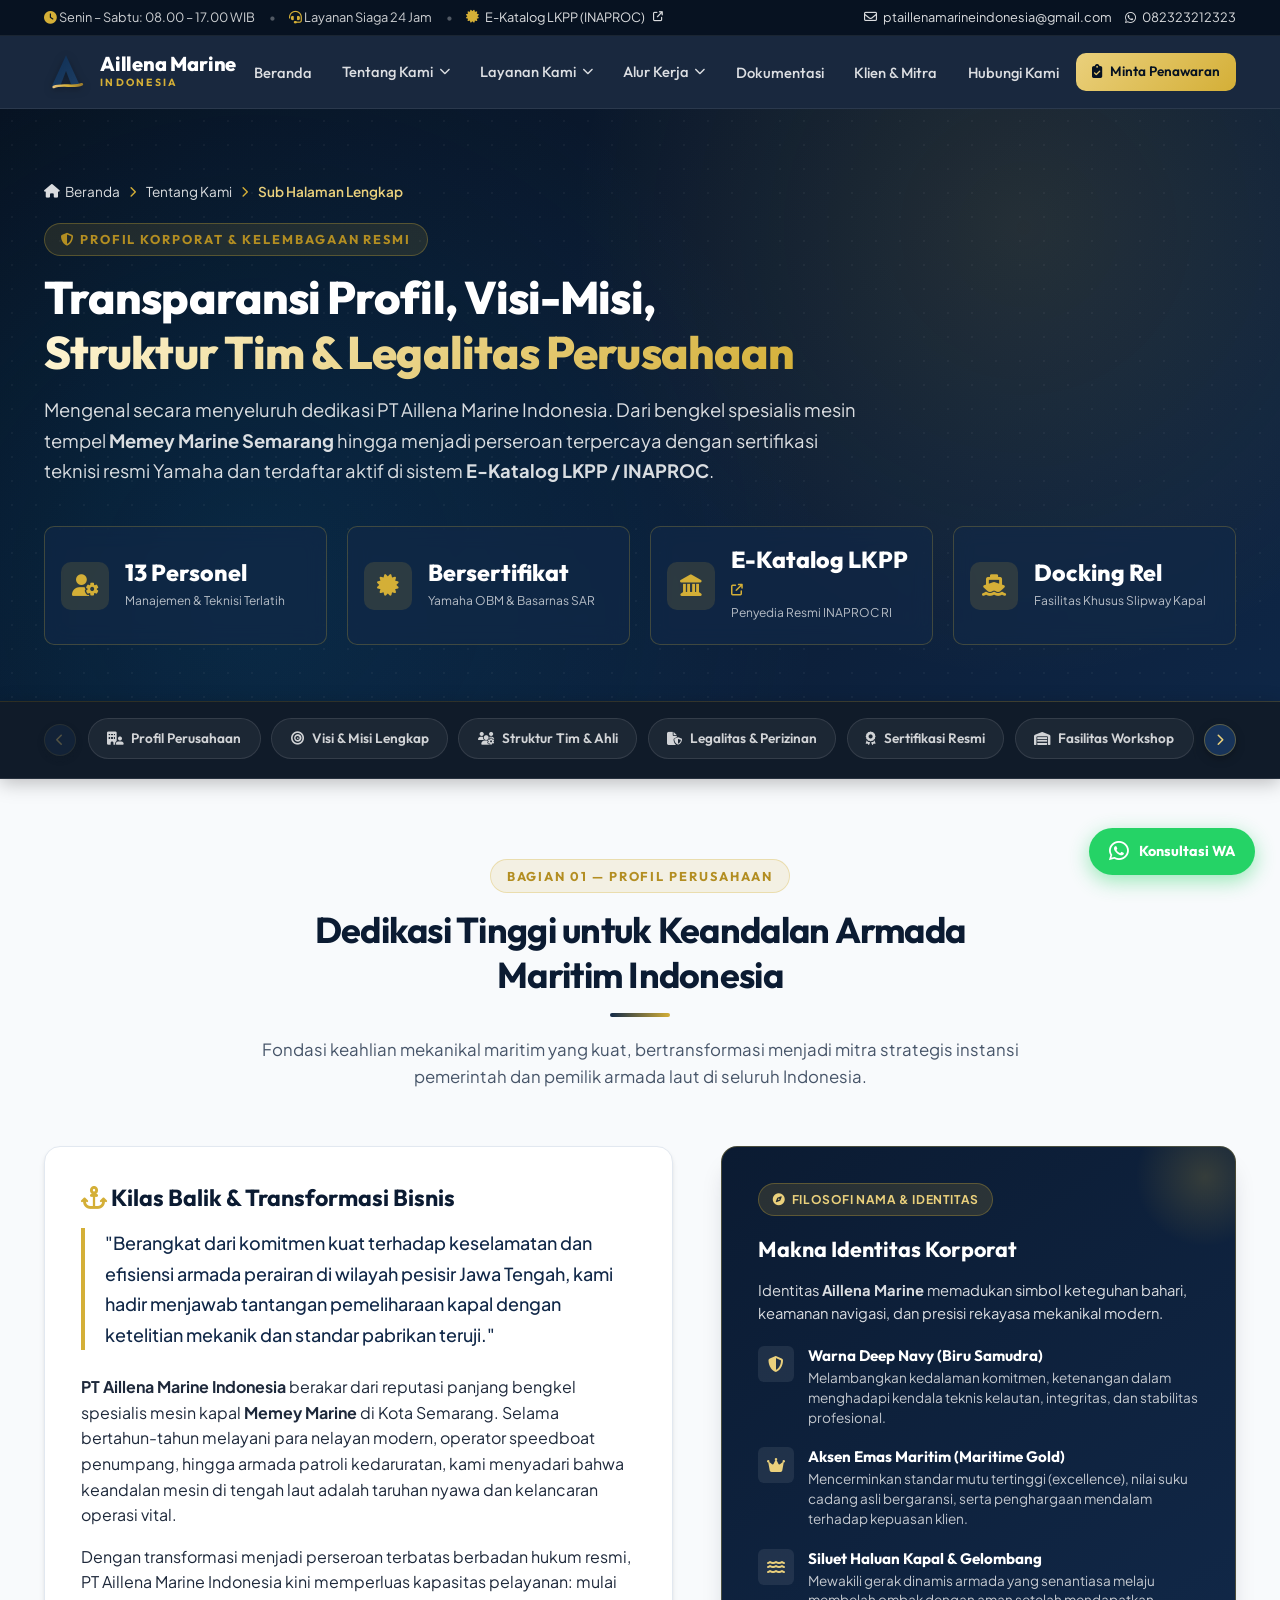
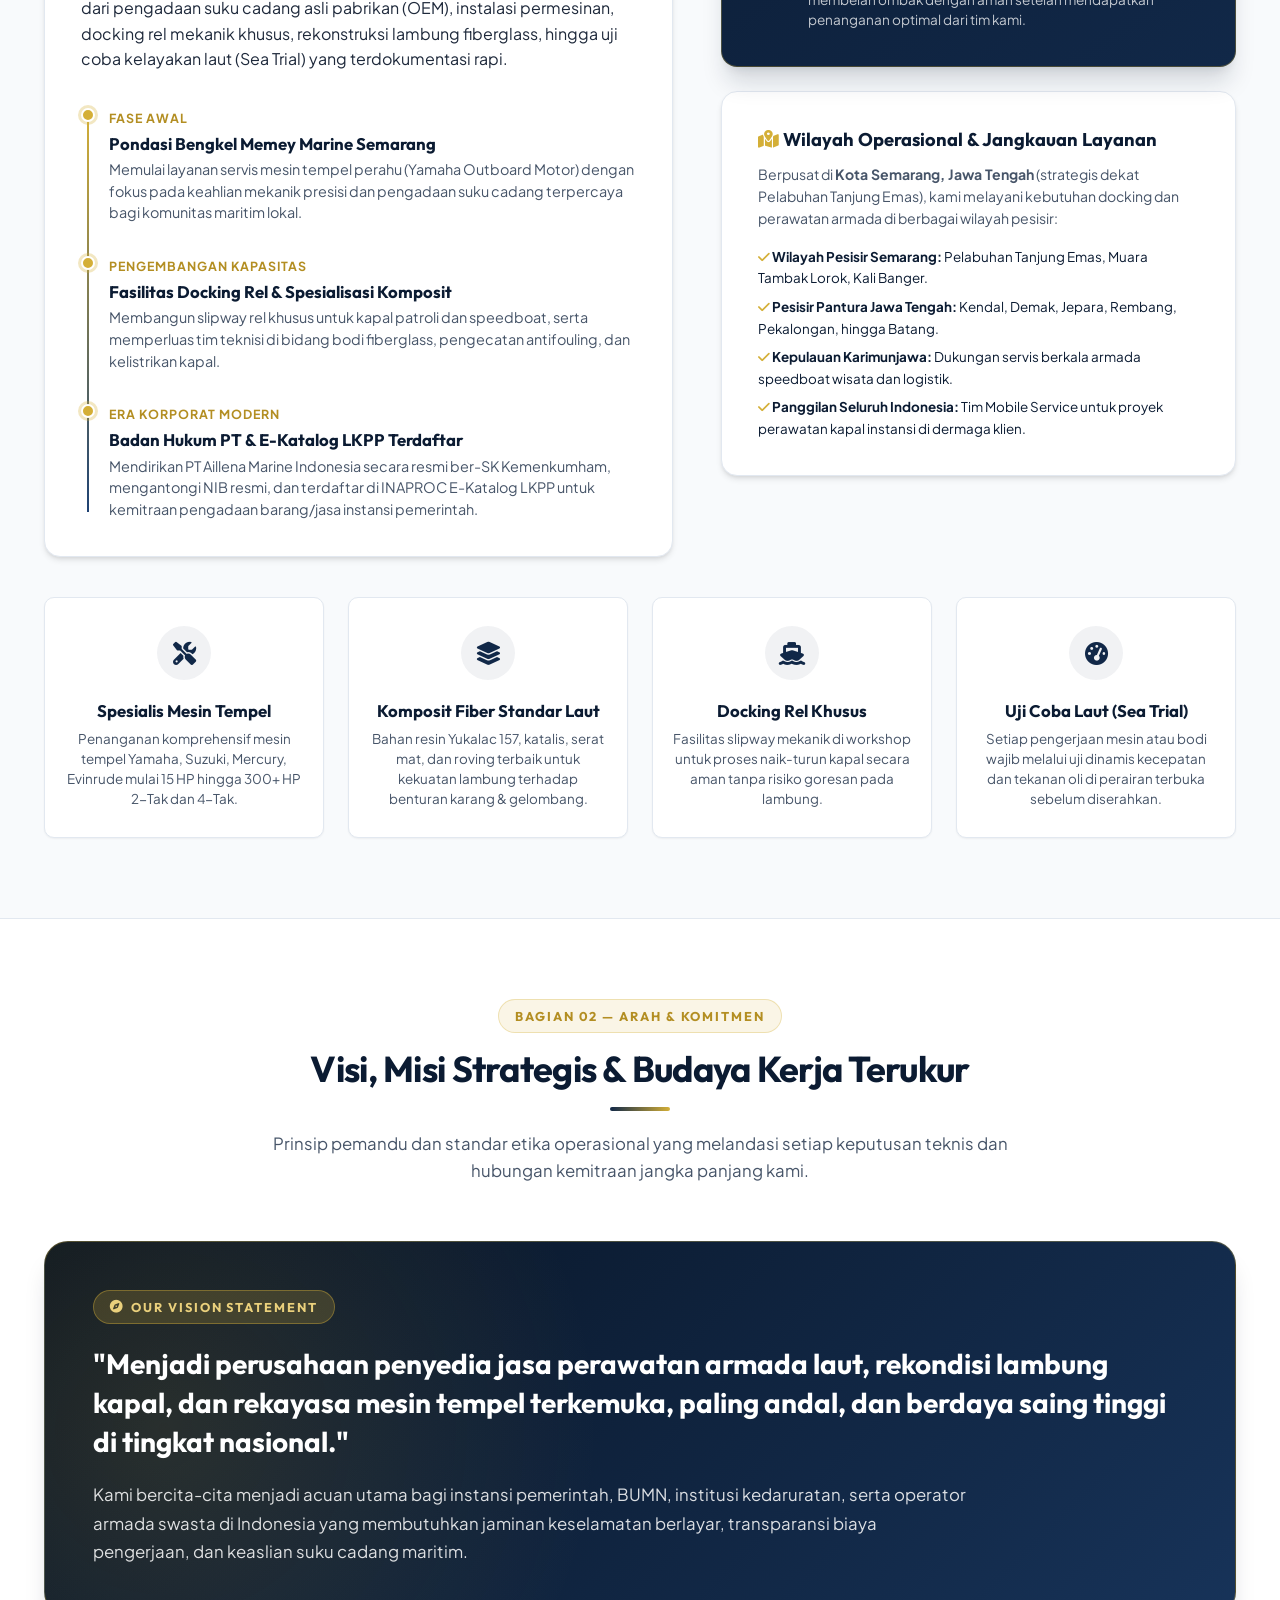
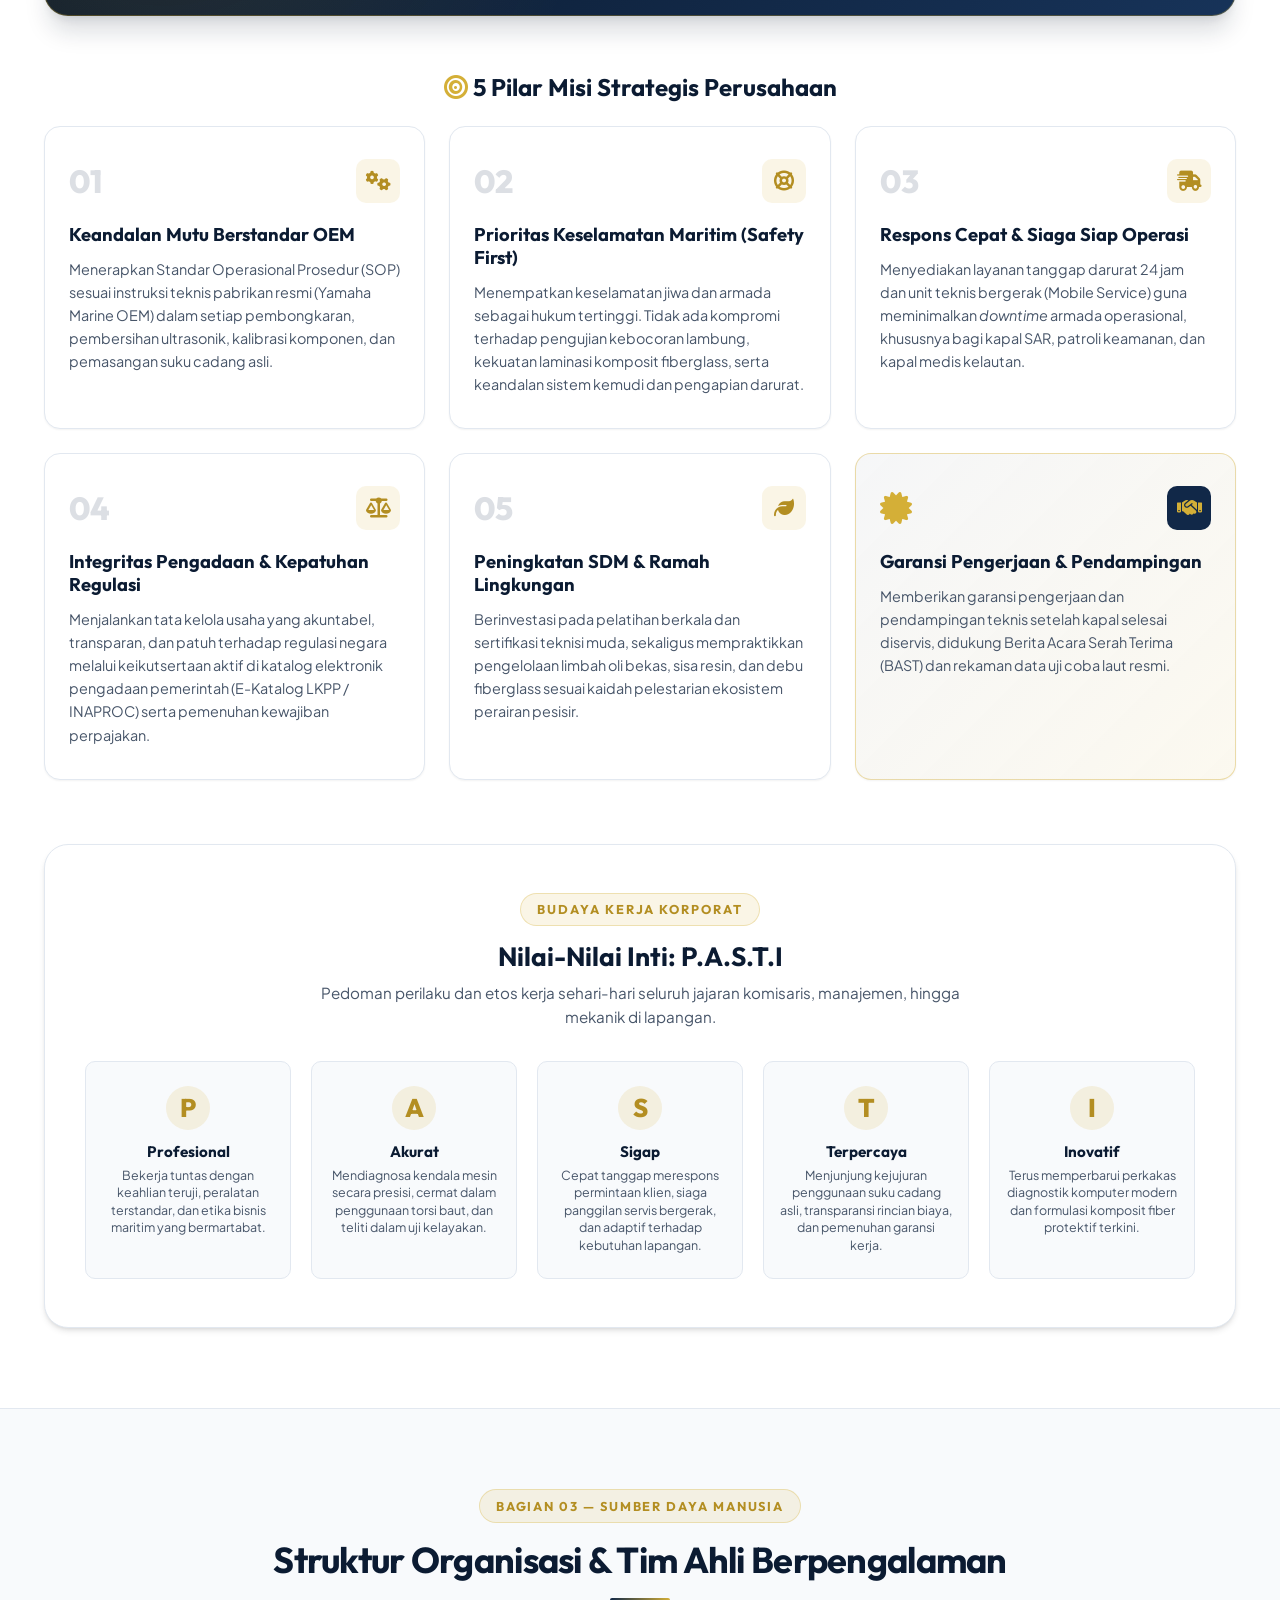
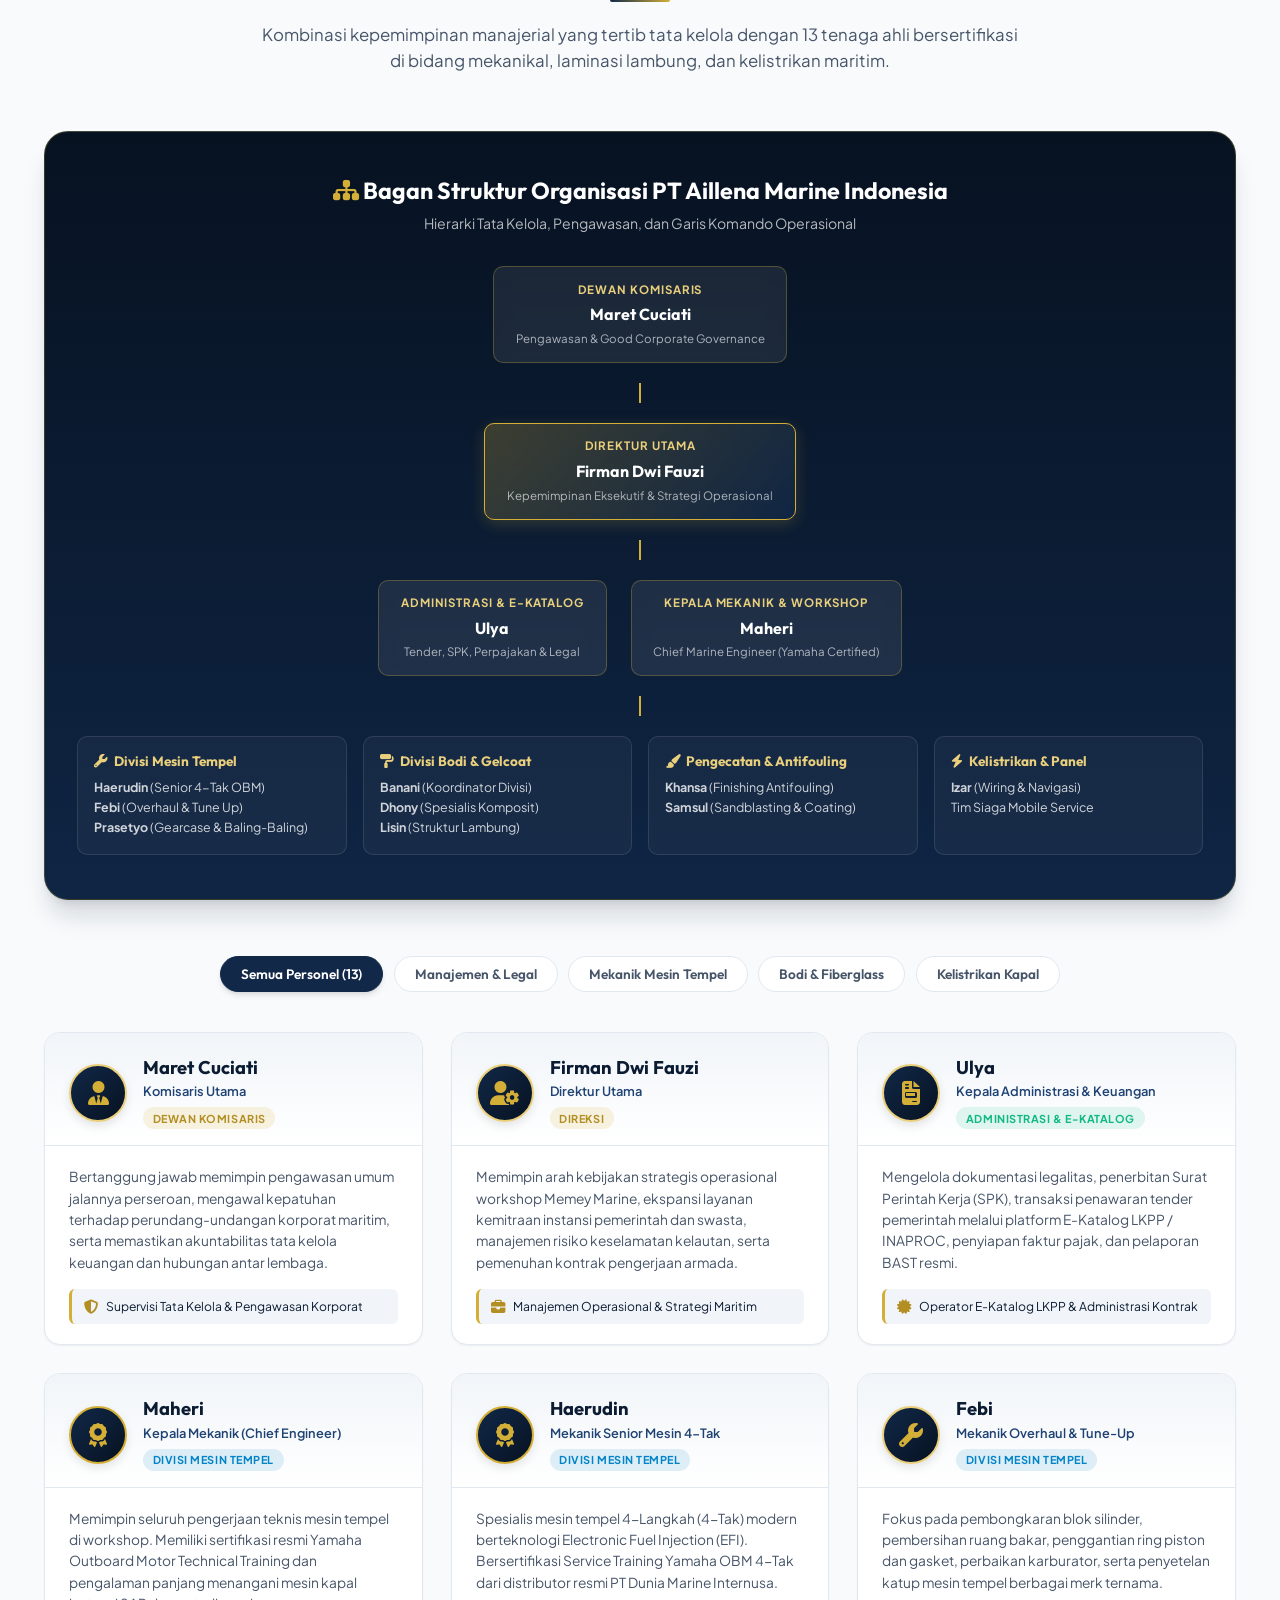
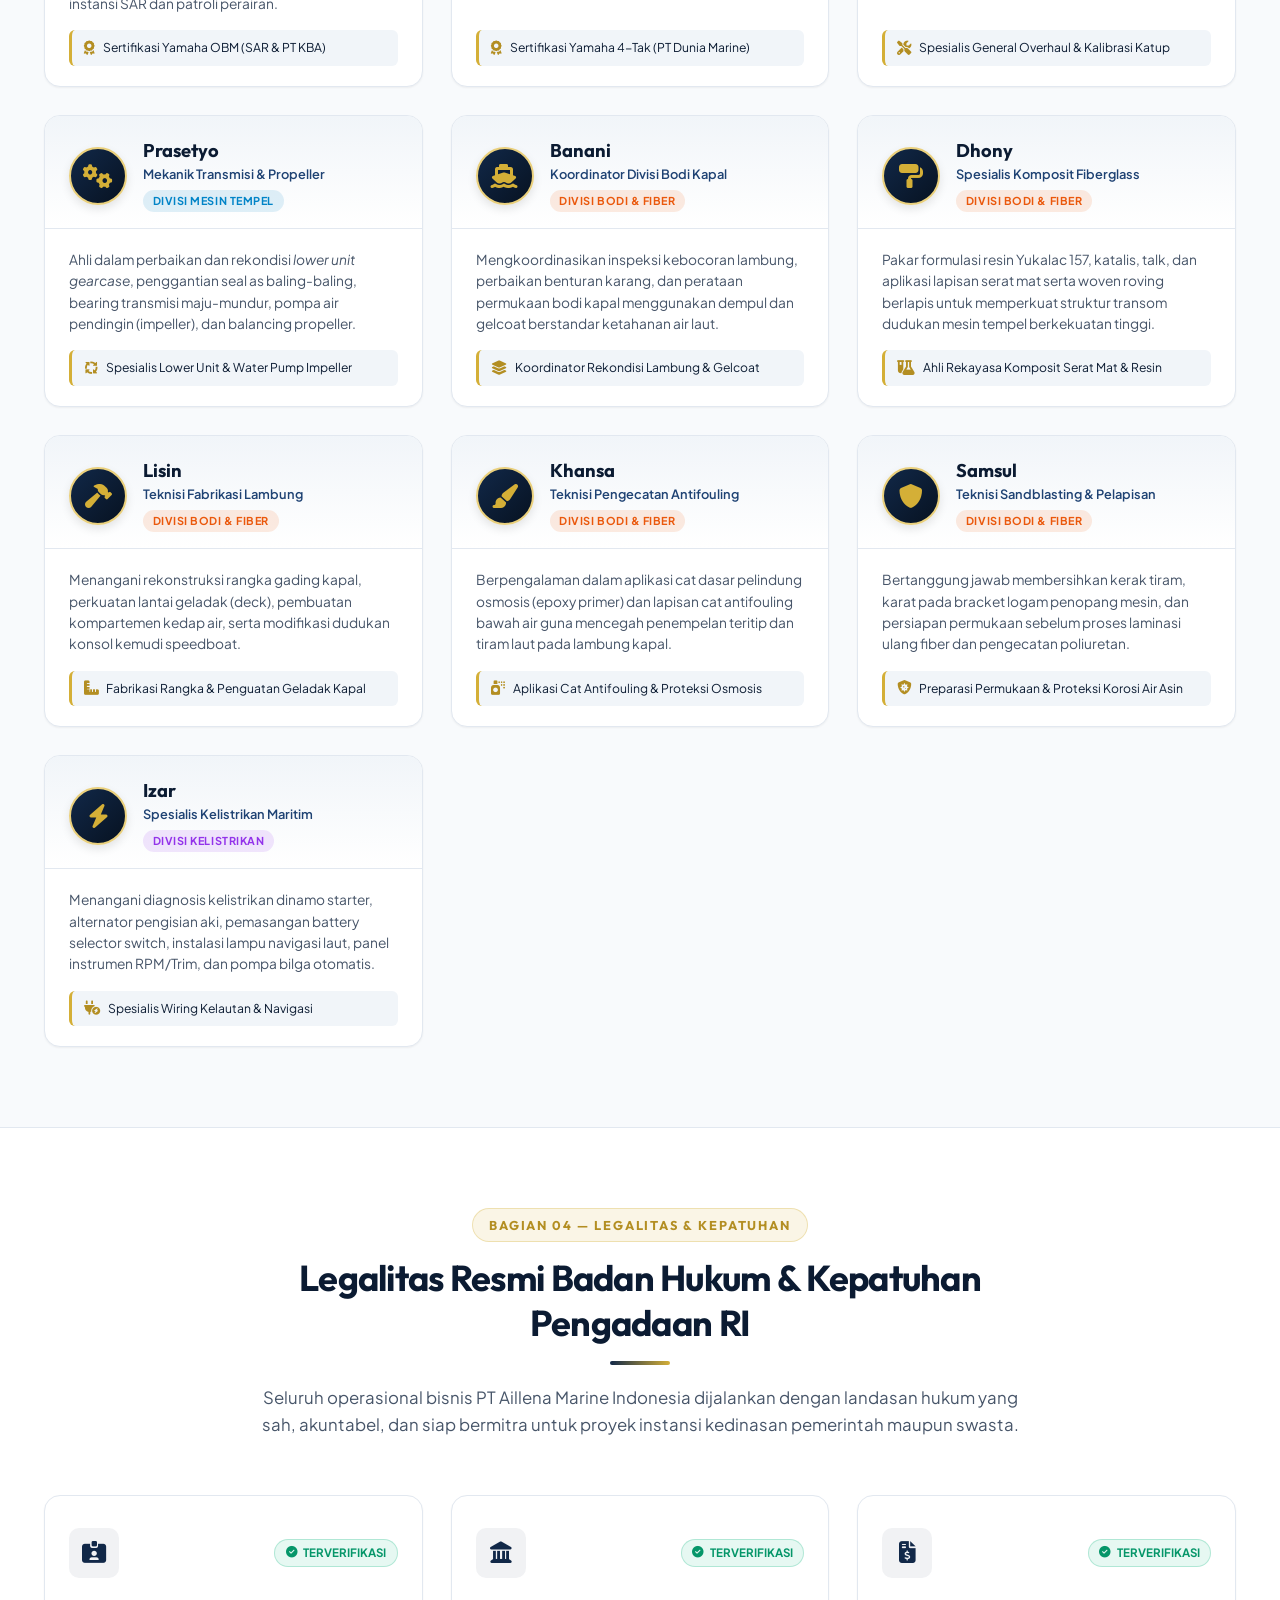
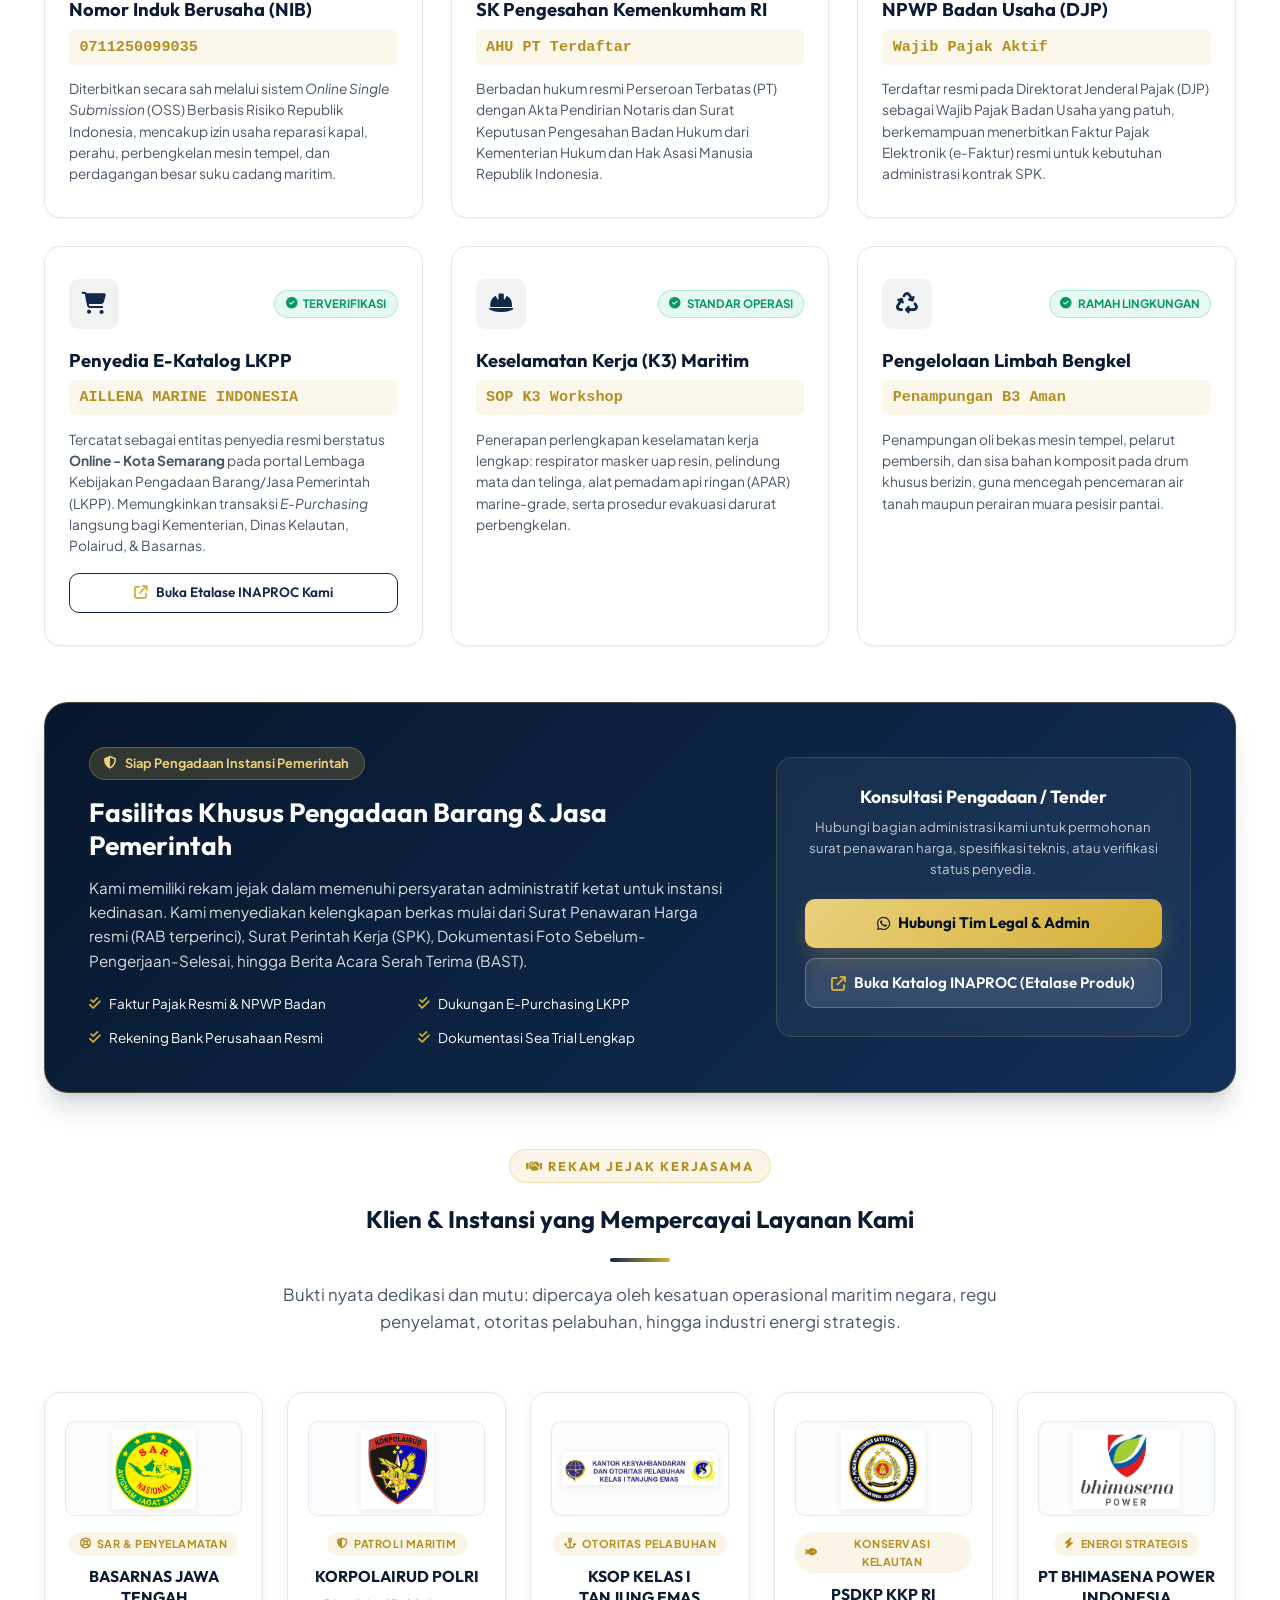
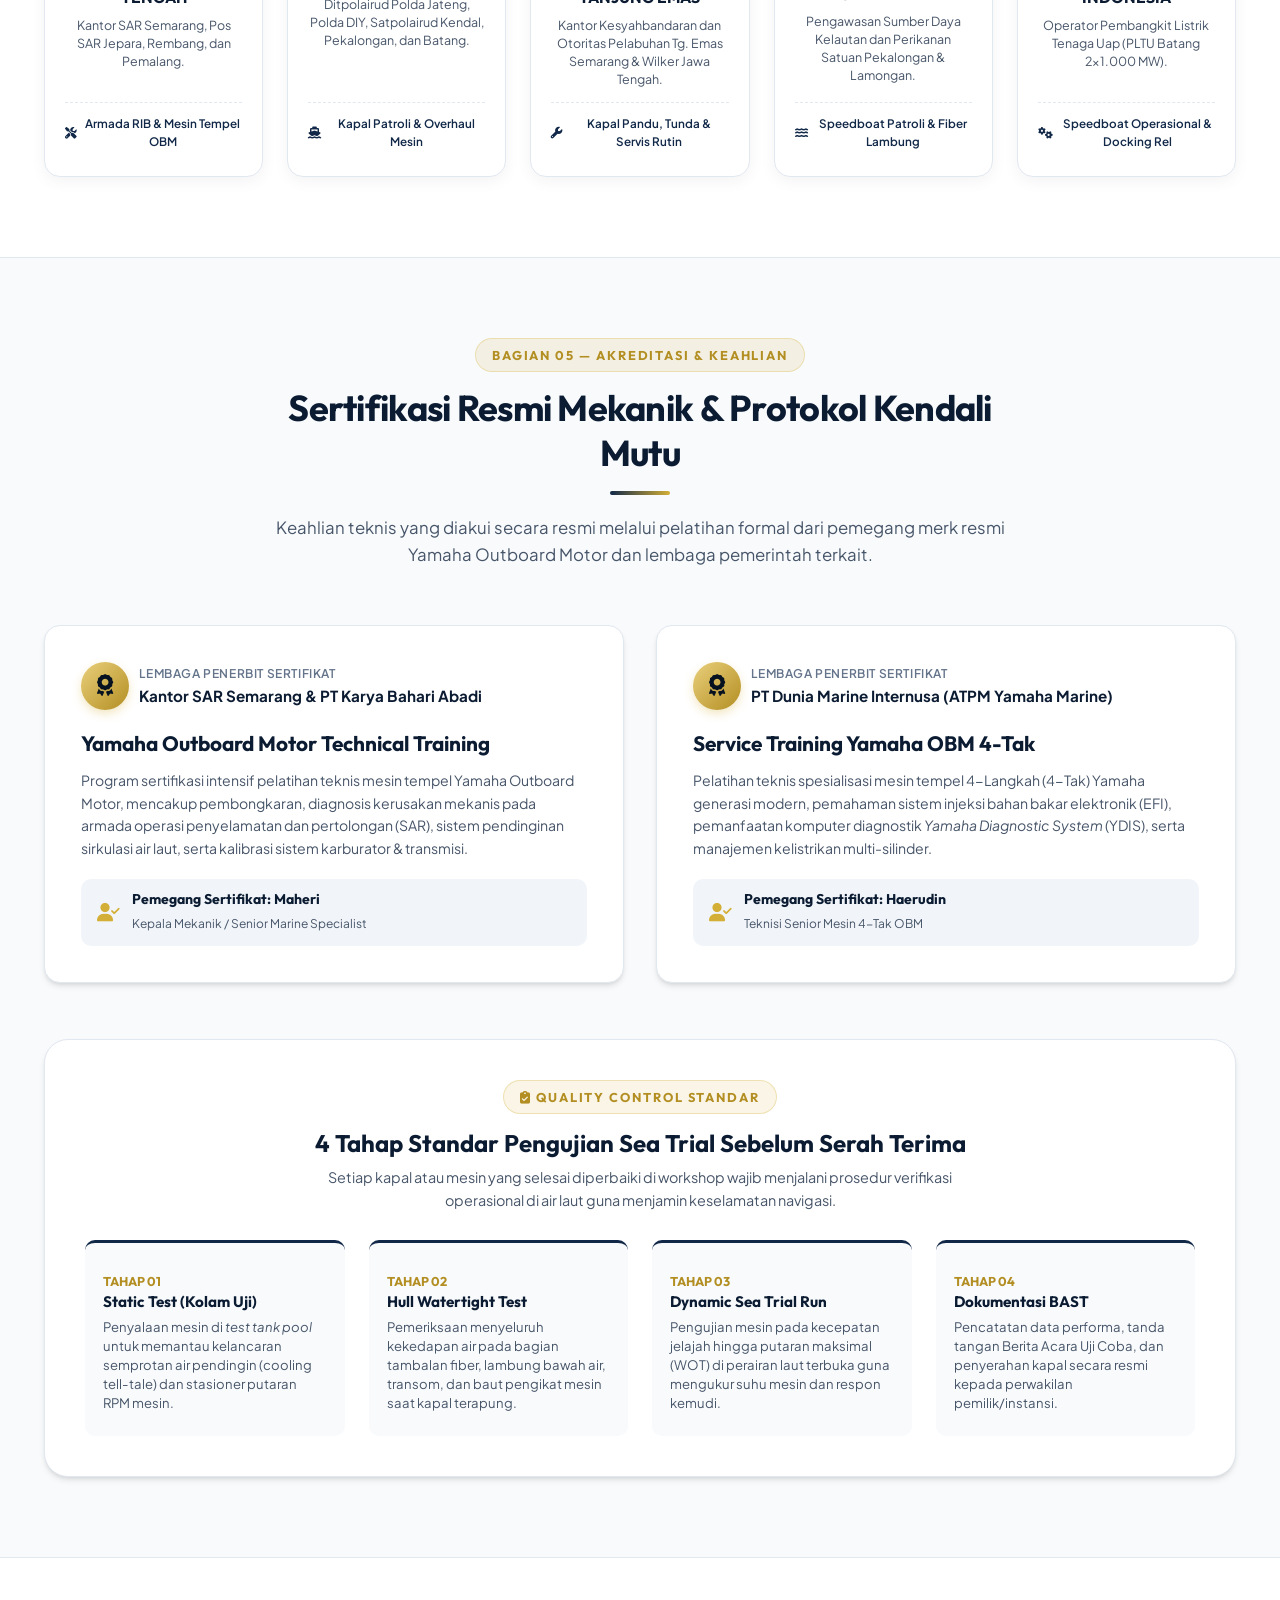
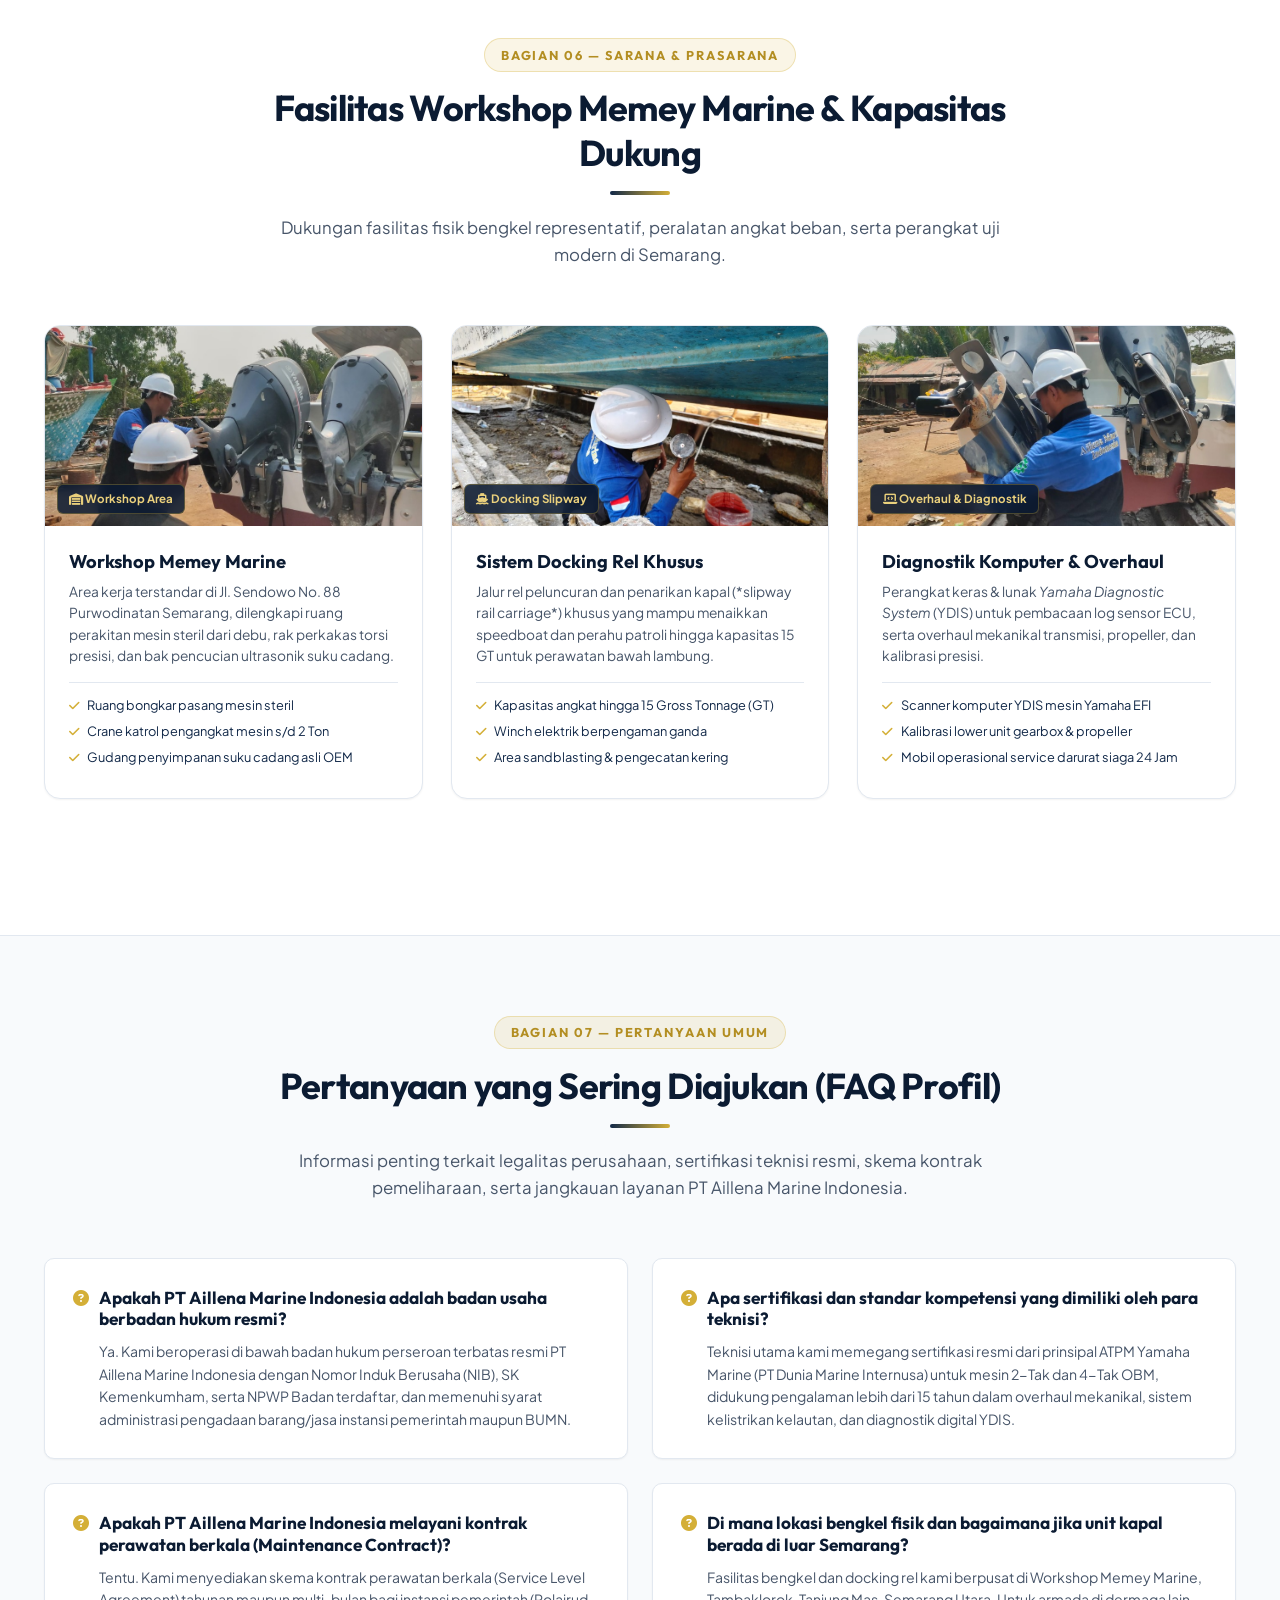
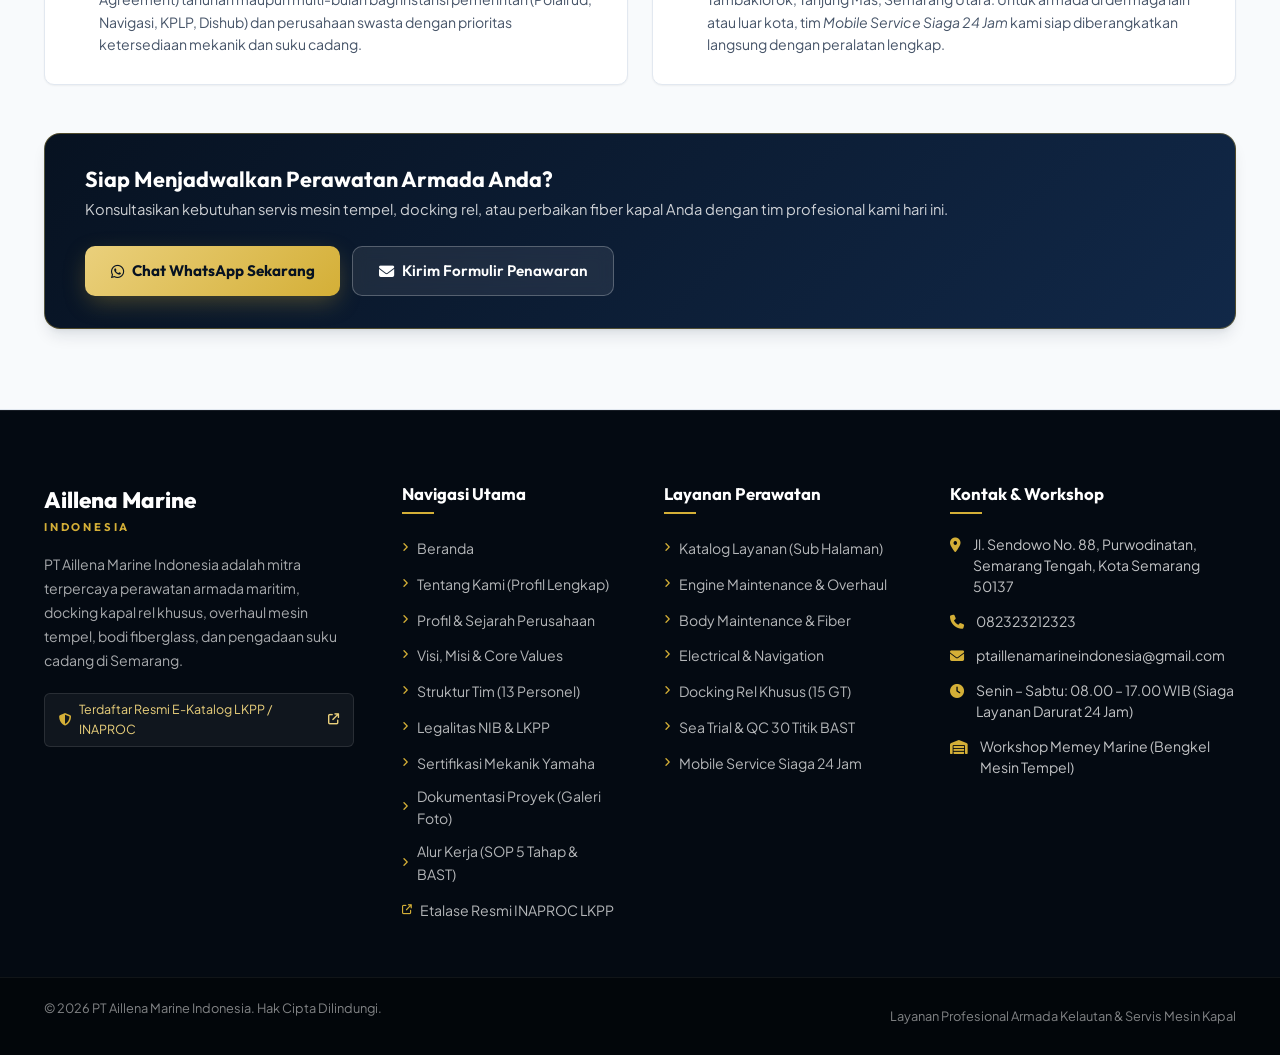
==== commit 7270c606: "feat: tambahkan slider geser tombol panah pada subnav dan lengkapi bagian FAQ di Tentang Kami dan La" ====
--- a/about.html
+++ b/about.html
@@ -124,6 +124,13 @@
                   <span>Workshop Memey Marine & docking rel</span>
                 </div>
               </a>
+              <a href="#faq" class="nav-dropdown-item">
+                <i class="fa-solid fa-circle-question nav-dropdown-icon"></i>
+                <div class="nav-dropdown-text">
+                  <strong>FAQ Profil Perusahaan</strong>
+                  <span>Pertanyaan umum & legalitas</span>
+                </div>
+              </a>
             </div>
           </li>
 
@@ -391,25 +398,38 @@
     <!-- ==================== STICKY SUB-NAVIGATION BAR ==================== -->
     <div class="sticky-subnav" id="stickySubnav">
       <div class="container">
-        <div class="subnav-pills" id="subnavPills">
-          <a href="#profil" class="subnav-btn active">
-            <i class="fa-solid fa-building-user"></i> Profil Perusahaan
-          </a>
-          <a href="#visi-misi" class="subnav-btn">
-            <i class="fa-solid fa-bullseye"></i> Visi & Misi Lengkap
-          </a>
-          <a href="#tim" class="subnav-btn">
-            <i class="fa-solid fa-users-gear"></i> Struktur Tim & Ahli
-          </a>
-          <a href="#legalitas" class="subnav-btn">
-            <i class="fa-solid fa-file-shield"></i> Legalitas & Perizinan
-          </a>
-          <a href="#sertifikasi" class="subnav-btn">
-            <i class="fa-solid fa-award"></i> Sertifikasi Resmi
-          </a>
-          <a href="#fasilitas" class="subnav-btn">
-            <i class="fa-solid fa-warehouse"></i> Fasilitas Workshop
-          </a>
+        <div class="subnav-container">
+          <button type="button" class="subnav-arrow subnav-arrow-left" id="subnavArrowLeft" aria-label="Geser Menu ke Kiri">
+            <i class="fa-solid fa-chevron-left"></i>
+          </button>
+          <div class="subnav-wrapper">
+            <div class="subnav-pills" id="subnavPills">
+              <a href="#profil" class="subnav-btn active">
+                <i class="fa-solid fa-building-user"></i> Profil Perusahaan
+              </a>
+              <a href="#visi-misi" class="subnav-btn">
+                <i class="fa-solid fa-bullseye"></i> Visi & Misi Lengkap
+              </a>
+              <a href="#tim" class="subnav-btn">
+                <i class="fa-solid fa-users-gear"></i> Struktur Tim & Ahli
+              </a>
+              <a href="#legalitas" class="subnav-btn">
+                <i class="fa-solid fa-file-shield"></i> Legalitas & Perizinan
+              </a>
+              <a href="#sertifikasi" class="subnav-btn">
+                <i class="fa-solid fa-award"></i> Sertifikasi Resmi
+              </a>
+              <a href="#fasilitas" class="subnav-btn">
+                <i class="fa-solid fa-warehouse"></i> Fasilitas Workshop
+              </a>
+              <a href="#faq" class="subnav-btn">
+                <i class="fa-solid fa-circle-question"></i> FAQ Profil
+              </a>
+            </div>
+          </div>
+          <button type="button" class="subnav-arrow subnav-arrow-right" id="subnavArrowRight" aria-label="Geser Menu ke Kanan">
+            <i class="fa-solid fa-chevron-right"></i>
+          </button>
         </div>
       </div>
     </div>
@@ -1431,6 +1451,40 @@
                 <li><i class="fa-solid fa-check"></i> Mobil operasional service darurat siaga 24 Jam</li>
               </ul>
             </div>
+          </div>
+        </div>
+
+      </div>
+    </section>
+
+    <!-- ==================== 7. SUB-PAGE: FAQ PROFIL & LEGALITAS ==================== -->
+    <section class="subpage-section" id="faq">
+      <div class="container">
+        <div class="section-header text-center">
+          <span class="section-tag">Bagian 07 — Pertanyaan Umum</span>
+          <h2 class="section-title">Pertanyaan yang Sering Diajukan (FAQ Profil)</h2>
+          <div class="title-divider"></div>
+          <p class="section-subtitle">
+            Informasi penting terkait legalitas perusahaan, sertifikasi teknisi resmi, skema kontrak pemeliharaan, serta jangkauan layanan PT Aillena Marine Indonesia.
+          </p>
+        </div>
+
+        <div class="faq-grid">
+          <div class="faq-card">
+            <h4><i class="fa-solid fa-circle-question"></i> Apakah PT Aillena Marine Indonesia adalah badan usaha berbadan hukum resmi?</h4>
+            <p>Ya. Kami beroperasi di bawah badan hukum perseroan terbatas resmi PT Aillena Marine Indonesia dengan Nomor Induk Berusaha (NIB), SK Kemenkumham, serta NPWP Badan terdaftar, dan memenuhi syarat administrasi pengadaan barang/jasa instansi pemerintah maupun BUMN.</p>
+          </div>
+          <div class="faq-card">
+            <h4><i class="fa-solid fa-circle-question"></i> Apa sertifikasi dan standar kompetensi yang dimiliki oleh para teknisi?</h4>
+            <p>Teknisi utama kami memegang sertifikasi resmi dari prinsipal ATPM Yamaha Marine (PT Dunia Marine Internusa) untuk mesin 2-Tak dan 4-Tak OBM, didukung pengalaman lebih dari 15 tahun dalam overhaul mekanikal, sistem kelistrikan kelautan, dan diagnostik digital YDIS.</p>
+          </div>
+          <div class="faq-card">
+            <h4><i class="fa-solid fa-circle-question"></i> Apakah PT Aillena Marine Indonesia melayani kontrak perawatan berkala (Maintenance Contract)?</h4>
+            <p>Tentu. Kami menyediakan skema kontrak perawatan berkala (Service Level Agreement) tahunan maupun multi-bulan bagi instansi pemerintah (Polairud, Navigasi, KPLP, Dishub) dan perusahaan swasta dengan prioritas ketersediaan mekanik dan suku cadang.</p>
+          </div>
+          <div class="faq-card">
+            <h4><i class="fa-solid fa-circle-question"></i> Di mana lokasi bengkel fisik dan bagaimana jika unit kapal berada di luar Semarang?</h4>
+            <p>Fasilitas bengkel dan docking rel kami berpusat di Workshop Memey Marine, Tambaklorok, Tanjung Mas, Semarang Utara. Untuk armada di dermaga lain atau luar kota, tim <em>Mobile Service Siaga 24 Jam</em> kami siap diberangkatkan langsung dengan peralatan lengkap.</p>
           </div>
         </div>
 
--- a/styles.css
+++ b/styles.css
@@ -66,6 +66,8 @@
 html {
   scroll-behavior: smooth;
   font-size: 16px;
+  overflow-x: hidden;
+  width: 100%;
 }
 
 body {
@@ -76,6 +78,7 @@
   -webkit-font-smoothing: antialiased;
   -moz-osx-font-smoothing: grayscale;
   overflow-x: hidden;
+  width: 100%;
 }
 
 h1, h2, h3, h4, h5, h6 {
@@ -2166,28 +2169,96 @@
   position: sticky;
   top: 72px;
   z-index: 980;
-  background: rgba(7, 18, 33, 0.95);
+  background: rgba(7, 18, 33, 0.96);
   backdrop-filter: blur(14px);
   -webkit-backdrop-filter: blur(14px);
   border-bottom: 1px solid rgba(255, 255, 255, 0.1);
   padding: 0.65rem 0;
-  box-shadow: 0 4px 15px rgba(0,0,0,0.2);
+  box-shadow: 0 4px 18px rgba(0, 0, 0, 0.25);
   transition: var(--transition-normal);
 }
 
+.subnav-container {
+  display: flex;
+  align-items: center;
+  gap: 0.5rem;
+  position: relative;
+  width: 100%;
+}
+
+.subnav-wrapper {
+  position: relative;
+  overflow: hidden;
+  flex: 1 1 0%;
+  min-width: 0;
+  display: flex;
+  align-items: center;
+}
+
 .subnav-pills {
   display: flex;
   align-items: center;
-  gap: 0.5rem;
+  gap: 0.65rem;
   overflow-x: auto;
   white-space: nowrap;
-  scrollbar-width: none;
-  -ms-overflow-style: none;
-  padding: 0.2rem 0;
+  scroll-behavior: smooth;
+  -webkit-overflow-scrolling: touch;
+  padding: 0.35rem 0.25rem 0.55rem 0.25rem;
+  width: 100%;
+  min-width: 0;
+  scrollbar-width: thin;
+  scrollbar-color: rgba(212, 175, 55, 0.45) rgba(255, 255, 255, 0.08);
 }
 
 .subnav-pills::-webkit-scrollbar {
-  display: none;
+  height: 4px;
+}
+
+.subnav-pills::-webkit-scrollbar-track {
+  background: rgba(255, 255, 255, 0.05);
+  border-radius: 999px;
+}
+
+.subnav-pills::-webkit-scrollbar-thumb {
+  background: rgba(212, 175, 55, 0.4);
+  border-radius: 999px;
+  transition: background 0.2s ease;
+}
+
+.subnav-pills::-webkit-scrollbar-thumb:hover {
+  background: var(--gold-primary);
+}
+
+/* Subnav Navigation Arrows */
+.subnav-arrow {
+  width: 32px;
+  height: 32px;
+  border-radius: 50%;
+  background: var(--navy-surface);
+  border: 1px solid rgba(212, 175, 55, 0.35);
+  color: var(--gold-light);
+  display: flex;
+  align-items: center;
+  justify-content: center;
+  cursor: pointer;
+  flex-shrink: 0;
+  transition: all 0.25s cubic-bezier(0.16, 1, 0.3, 1);
+  box-shadow: 0 3px 10px rgba(0, 0, 0, 0.3);
+  z-index: 2;
+  font-size: 0.75rem;
+}
+
+.subnav-arrow:hover {
+  background: var(--gold-primary);
+  color: var(--navy-darkest);
+  border-color: #FFFFFF;
+  transform: scale(1.1);
+  box-shadow: 0 4px 14px rgba(212, 175, 55, 0.4);
+}
+
+.subnav-arrow.disabled {
+  opacity: 0.3;
+  pointer-events: none;
 }
 
 .subnav-btn {
@@ -2205,6 +2276,7 @@
   transition: var(--transition-fast);
   text-decoration: none;
   cursor: pointer;
+  white-space: nowrap;
 }
 
 .subnav-btn:hover {
@@ -4932,6 +5004,128 @@
   .gallery-grid { grid-template-columns: 1fr; }
   .gallery-modal { padding: 1rem; }
   .gallery-modal-info { padding: 1.25rem; }
+}
+
+@media (max-width: 480px) {
+  .container {
+    padding-left: 1rem;
+    padding-right: 1rem;
+  }
+
+  .hero-title {
+    font-size: 1.85rem;
+    line-height: 1.25;
+  }
+
+  .hero-description {
+    font-size: 0.95rem;
+    margin-bottom: 1.75rem;
+  }
+
+  .hero-actions {
+    flex-direction: column;
+    width: 100%;
+    gap: 0.75rem;
+  }
+
+  .hero-actions .btn {
+    width: 100%;
+    justify-content: center;
+  }
+
+  .hero-stats {
+    gap: 0.85rem;
+  }
+
+  .stat-card {
+    padding: 0.75rem 0.95rem;
+  }
+
+  .section {
+    padding: 3.25rem 0;
+  }
+
+  .section-title {
+    font-size: 1.6rem;
+  }
+
+  .section-subtitle {
+    font-size: 0.88rem;
+  }
+
+  .form-card {
+    padding: 1.5rem 1rem;
+  }
+
+  .quick-wa-box {
+    flex-direction: column;
+    text-align: center;
+    gap: 0.75rem;
+  }
+
+  .quick-wa-box .btn {
+    width: 100%;
+    justify-content: center;
+  }
+
+  .about-subpage-cta-banner {
+    padding: 1.5rem 1rem;
+  }
+
+  .about-subpage-cta-banner .btn {
+    width: 100%;
+    justify-content: center;
+  }
+
+  .partner-logos-grid {
+    grid-template-columns: 1fr 1fr;
+    gap: 0.75rem;
+  }
+
+  .partner-card {
+    padding: 1rem 0.5rem;
+  }
+
+  .partner-logo-img {
+    max-height: 38px;
+  }
+
+  .client-badge-item {
+    padding: 1.25rem 0.85rem;
+  }
+
+  .service-card .service-content {
+    padding: 1.35rem 1rem;
+  }
+
+  .subpage-title {
+    font-size: 1.85rem;
+  }
+
+  .subpage-subtitle {
+    font-size: 0.88rem;
+  }
+
+  .map-card-header {
+    flex-direction: column;
+    gap: 0.75rem;
+    align-items: flex-start;
+  }
+
+  .map-card-header .btn {
+    width: 100%;
+    justify-content: center;
+  }
+
+  .floating-wa {
+    bottom: 1.25rem;
+    right: 1.25rem;
+  }
+
+  .back-to-top {
+    bottom: 1.25rem;
+    left: 1.25rem;
+  }
 }
 
 /* --- 6. Accessibility & Reduced Motion Support --- */
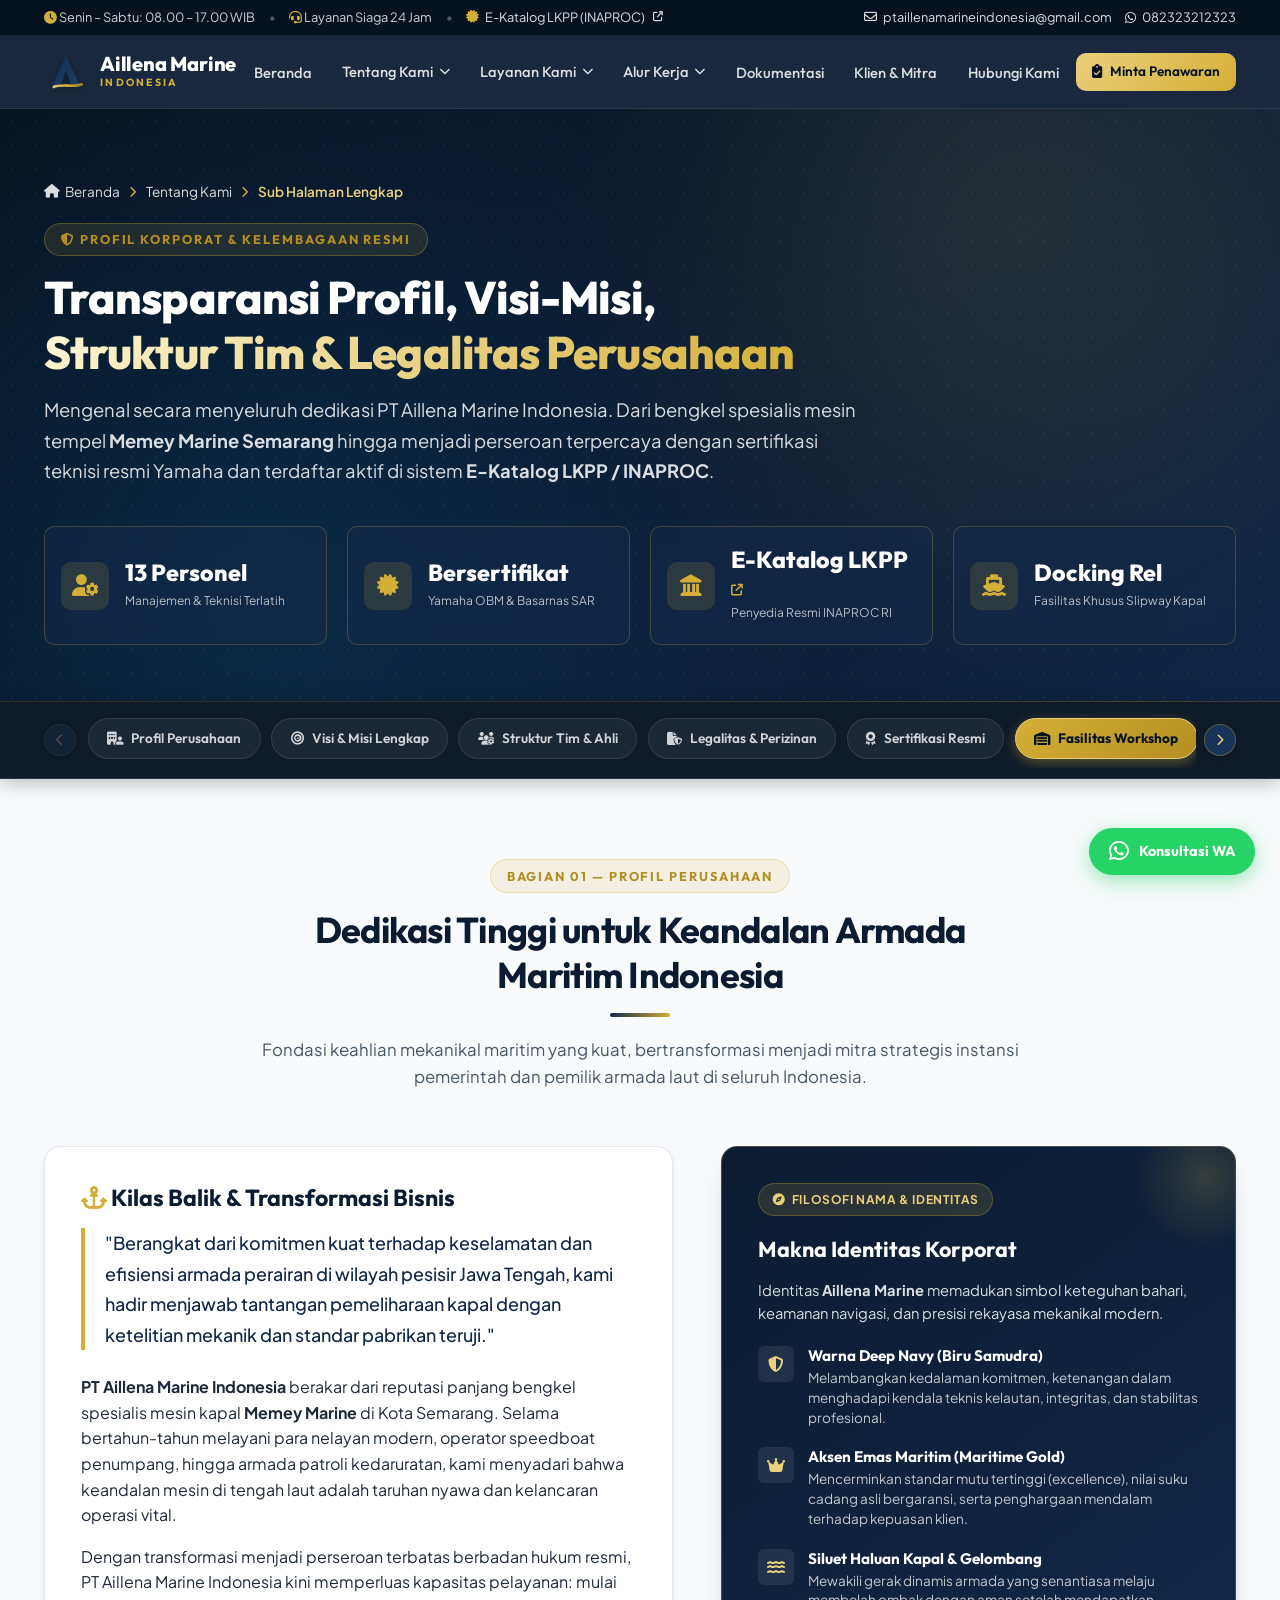
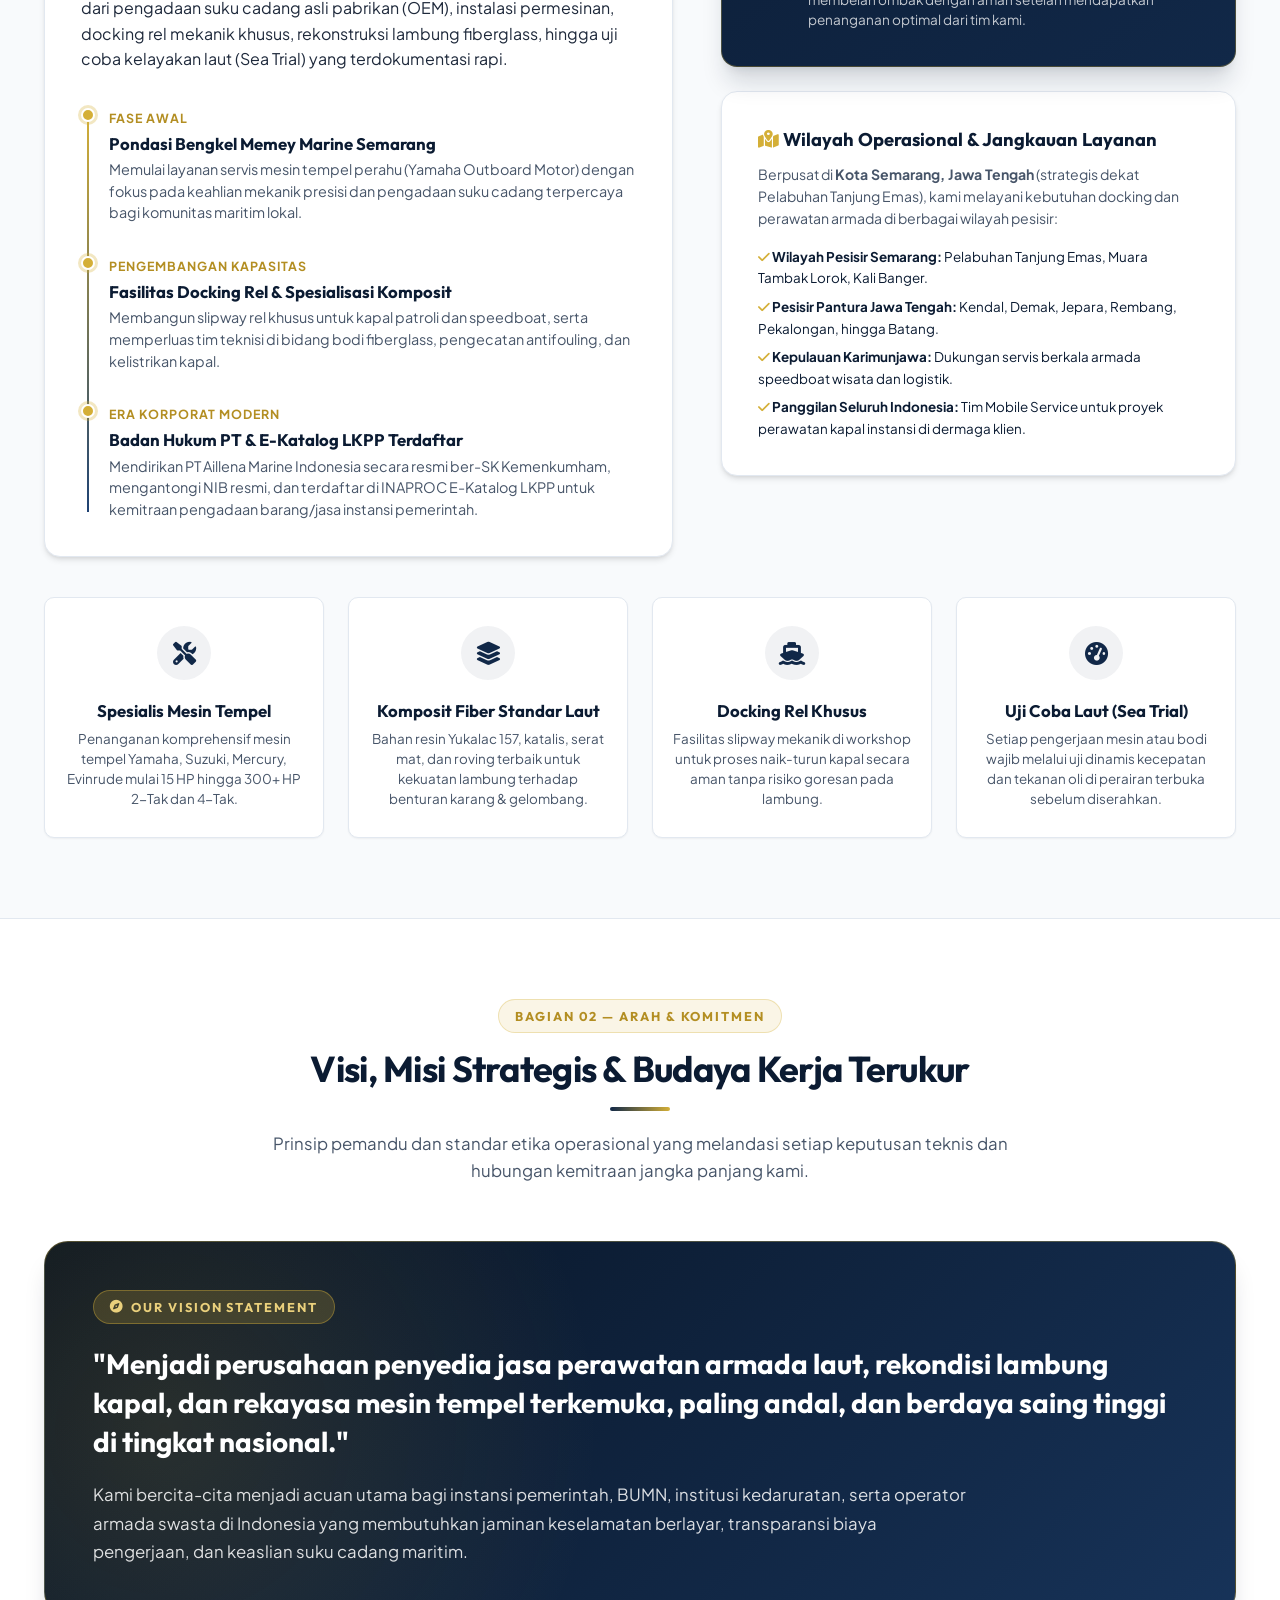
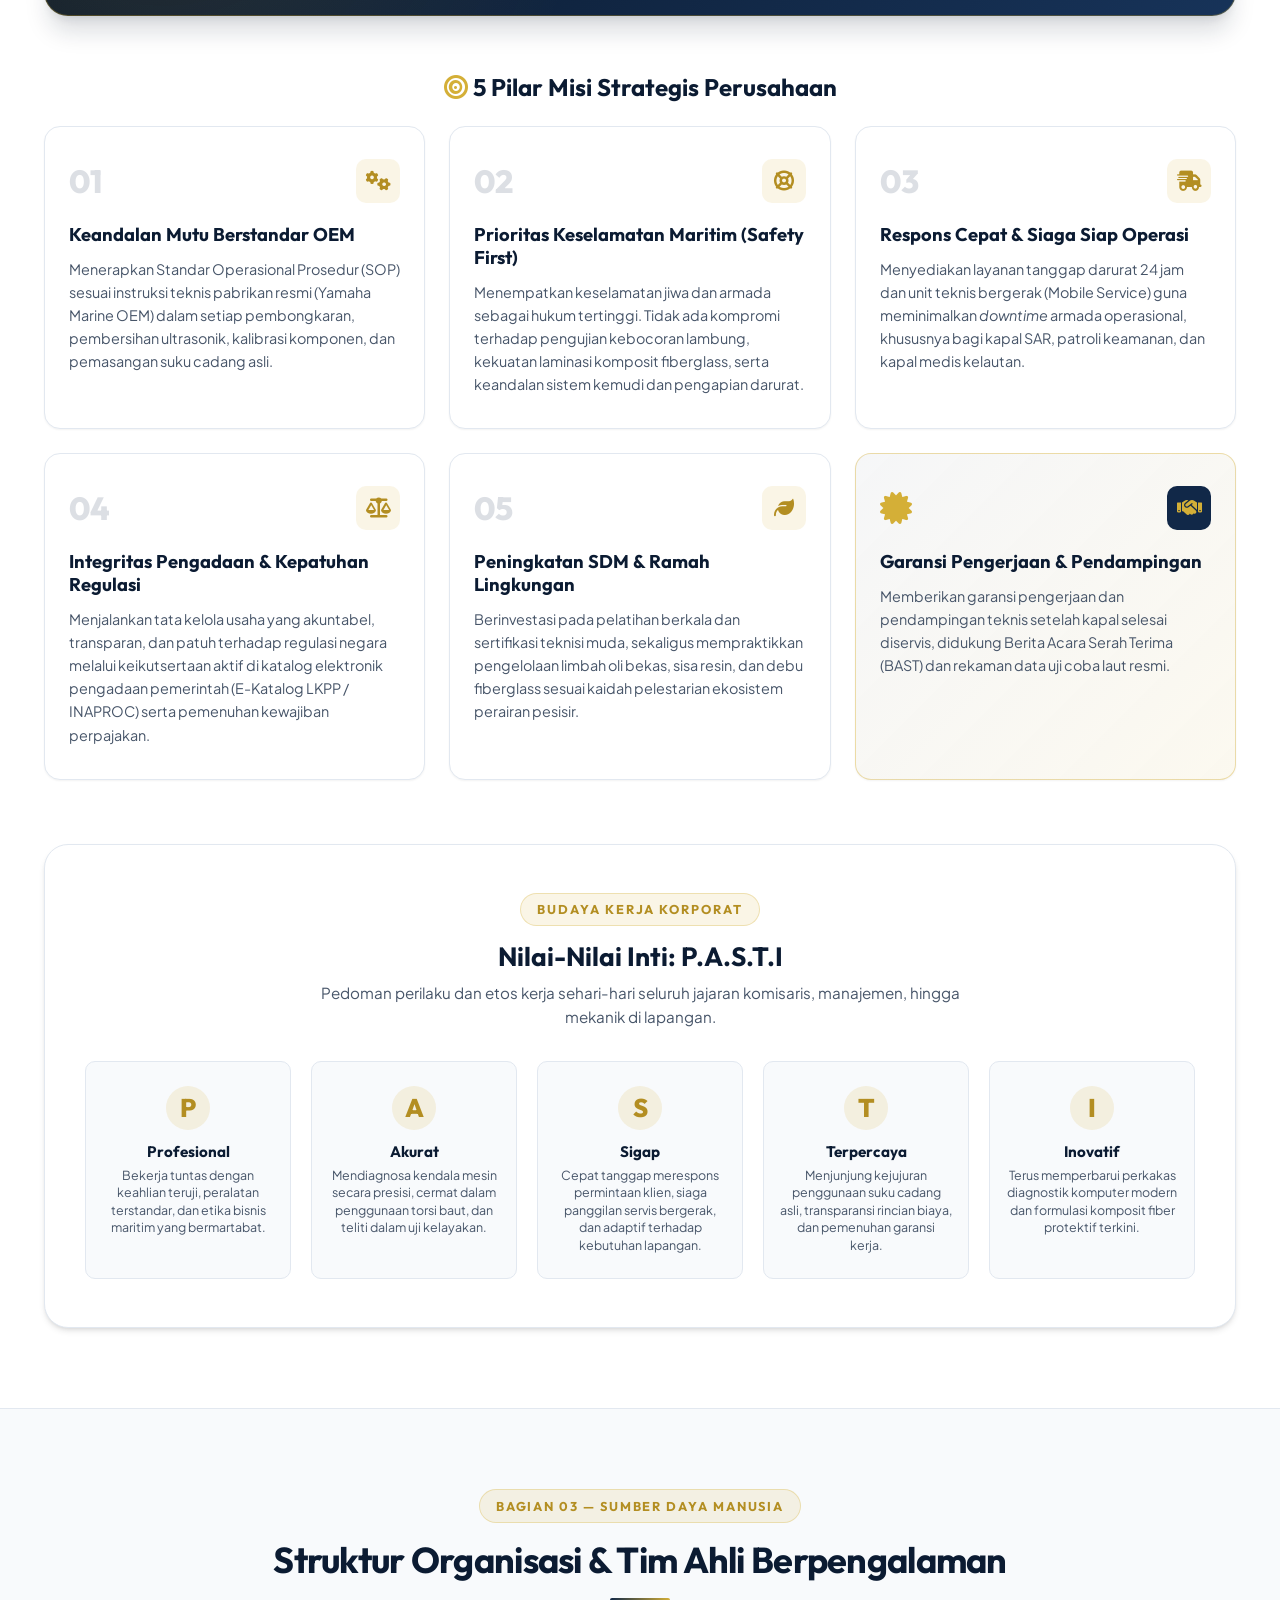
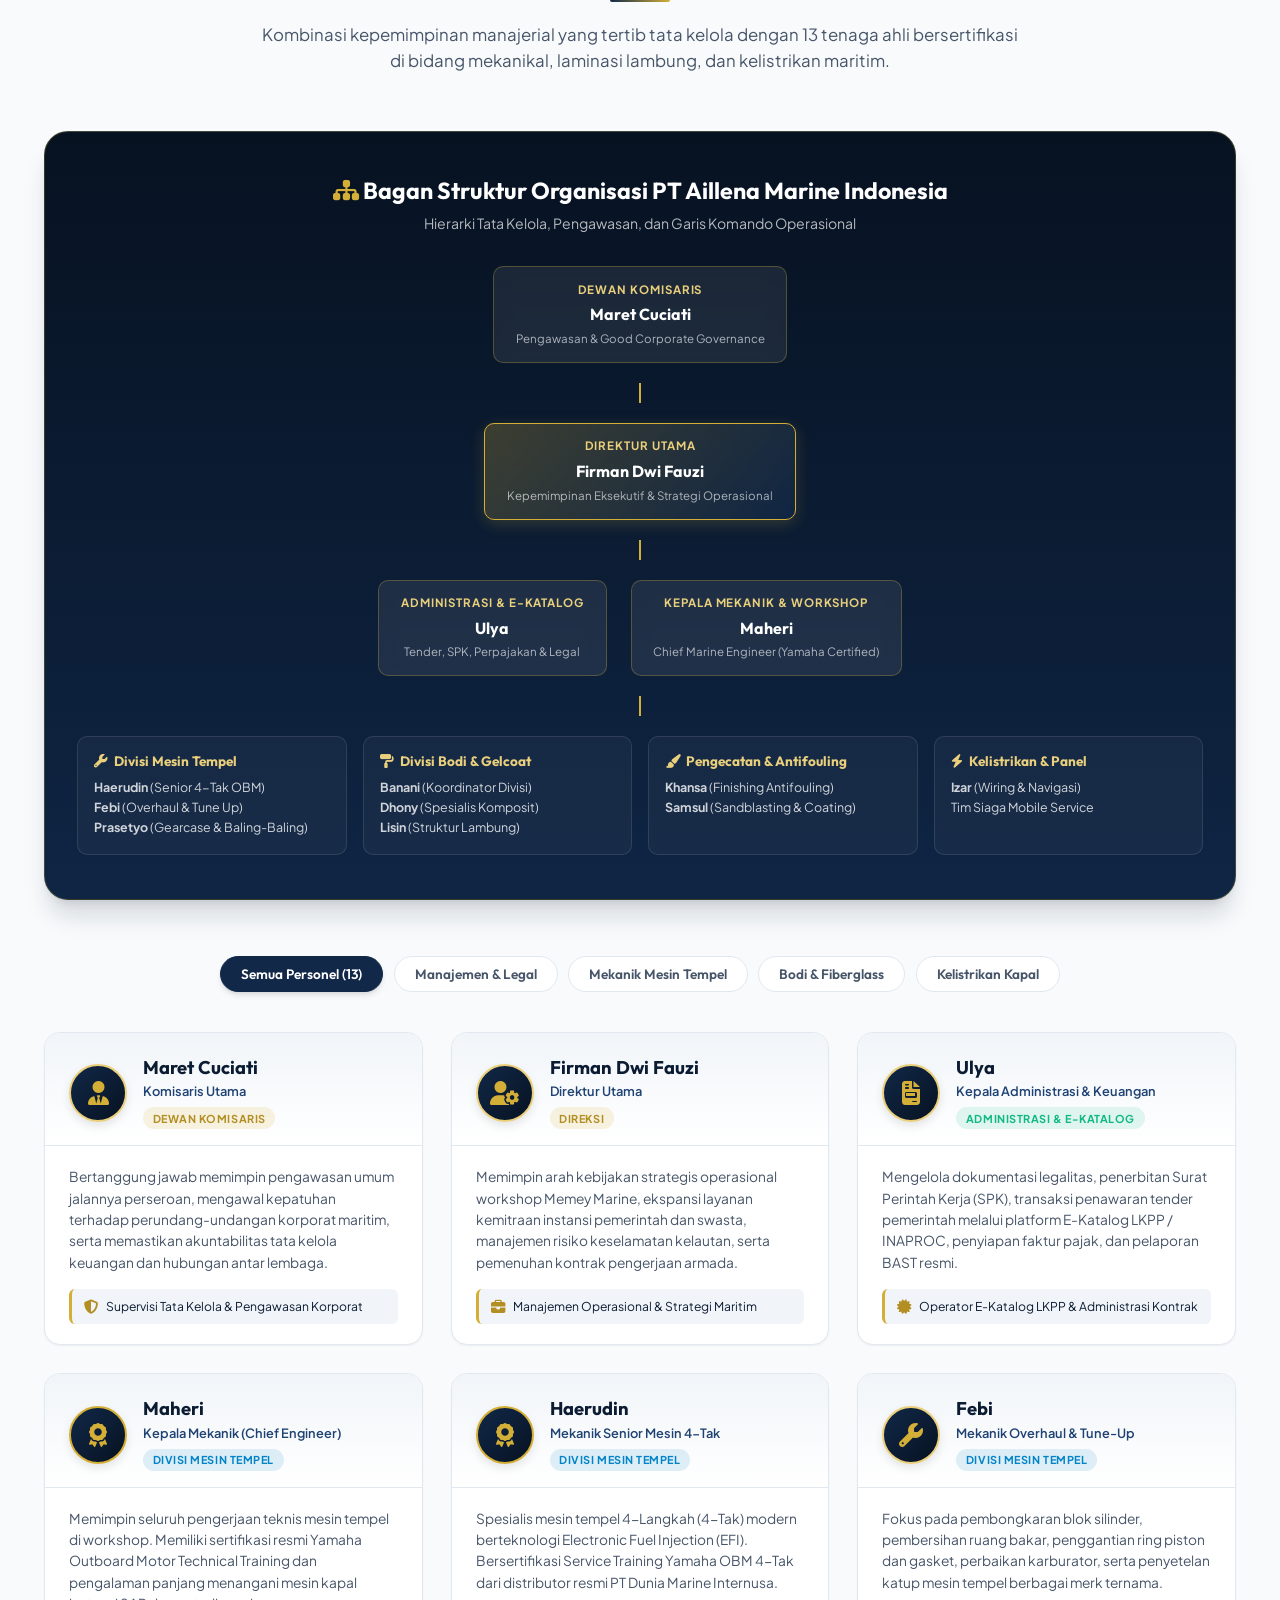
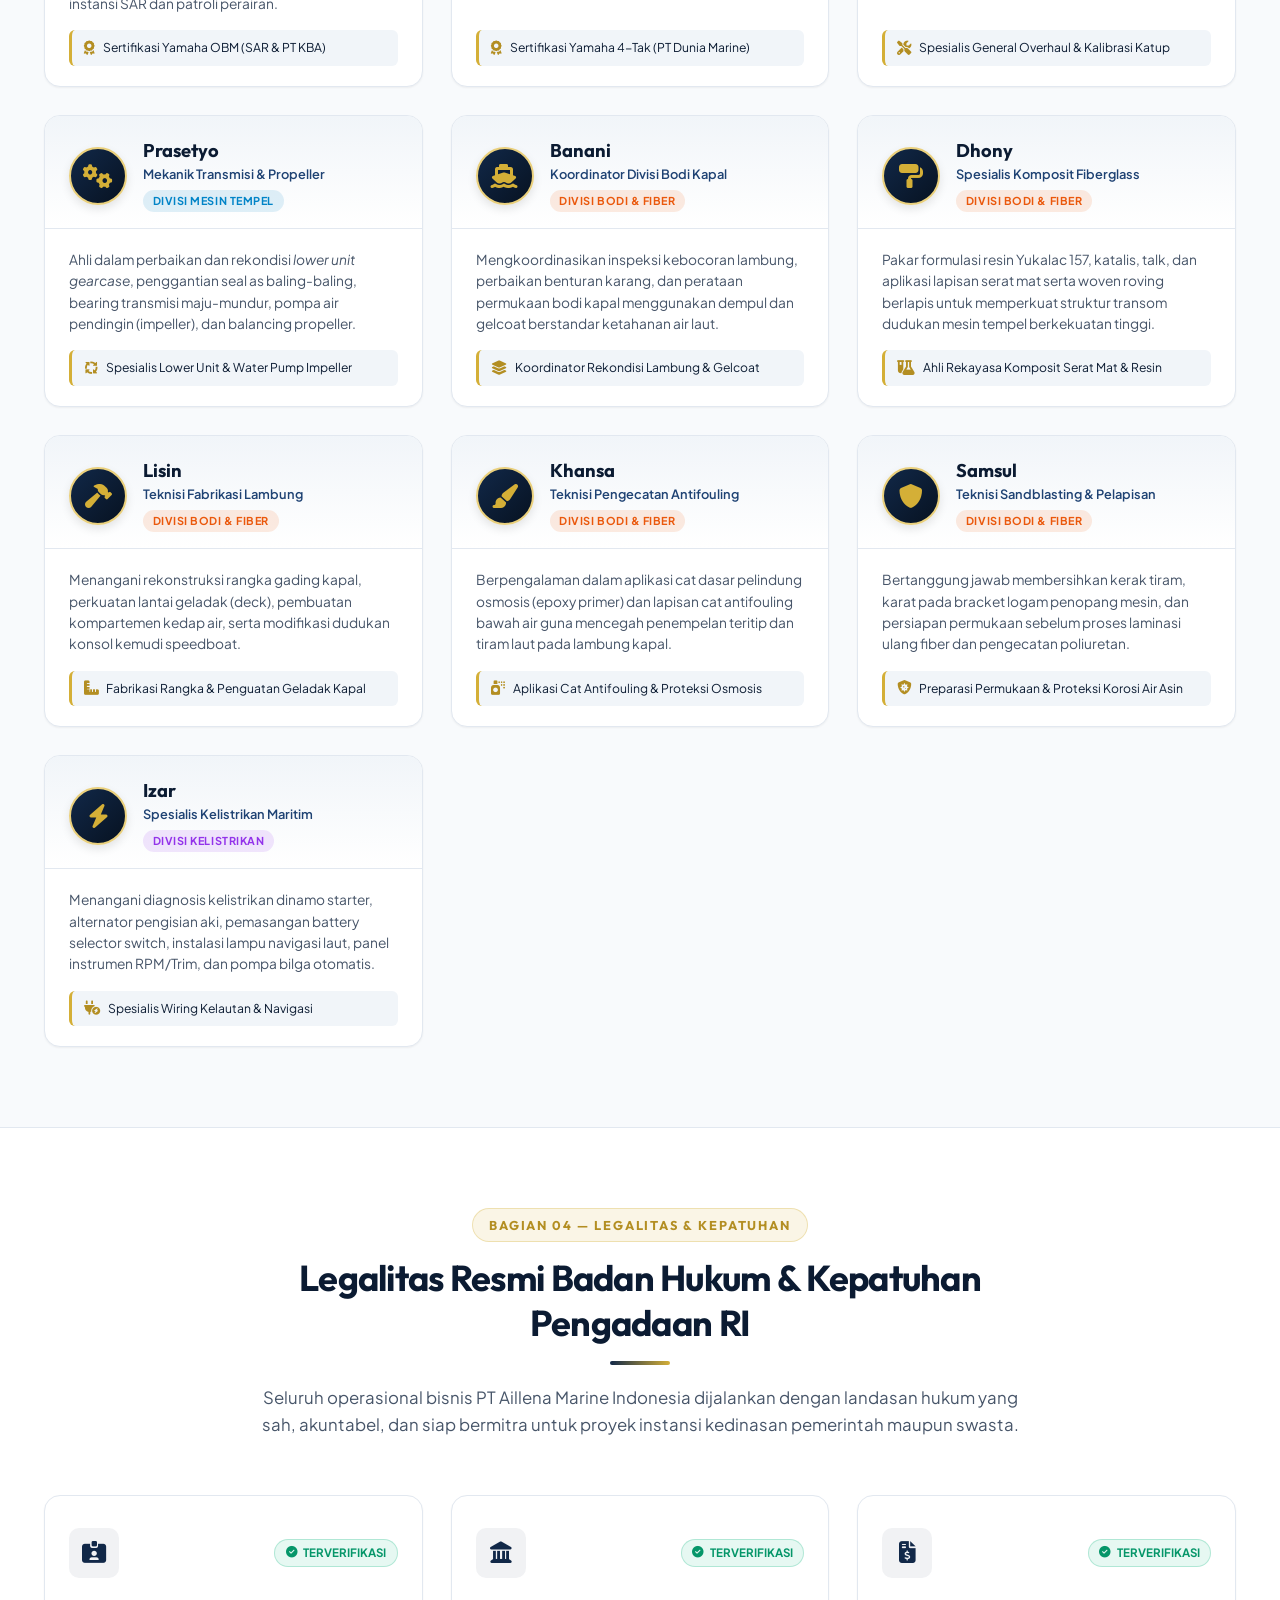
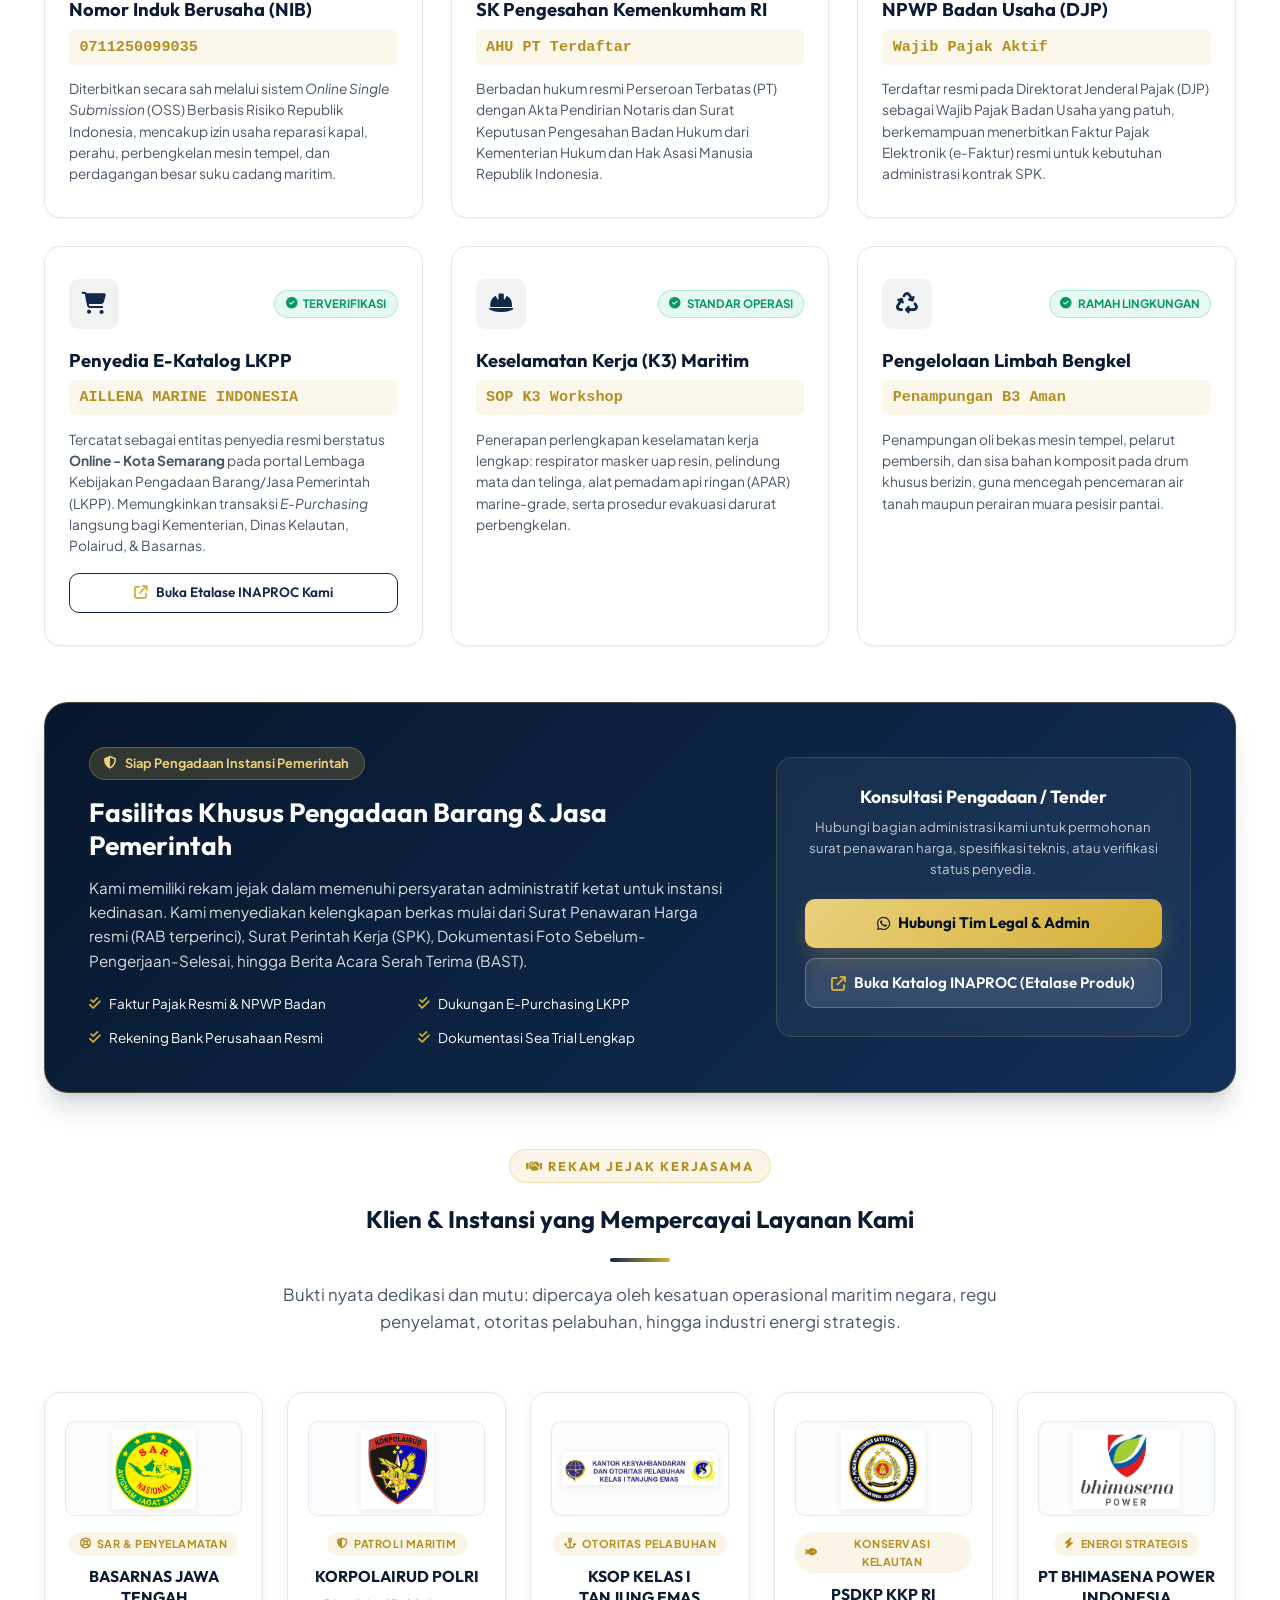
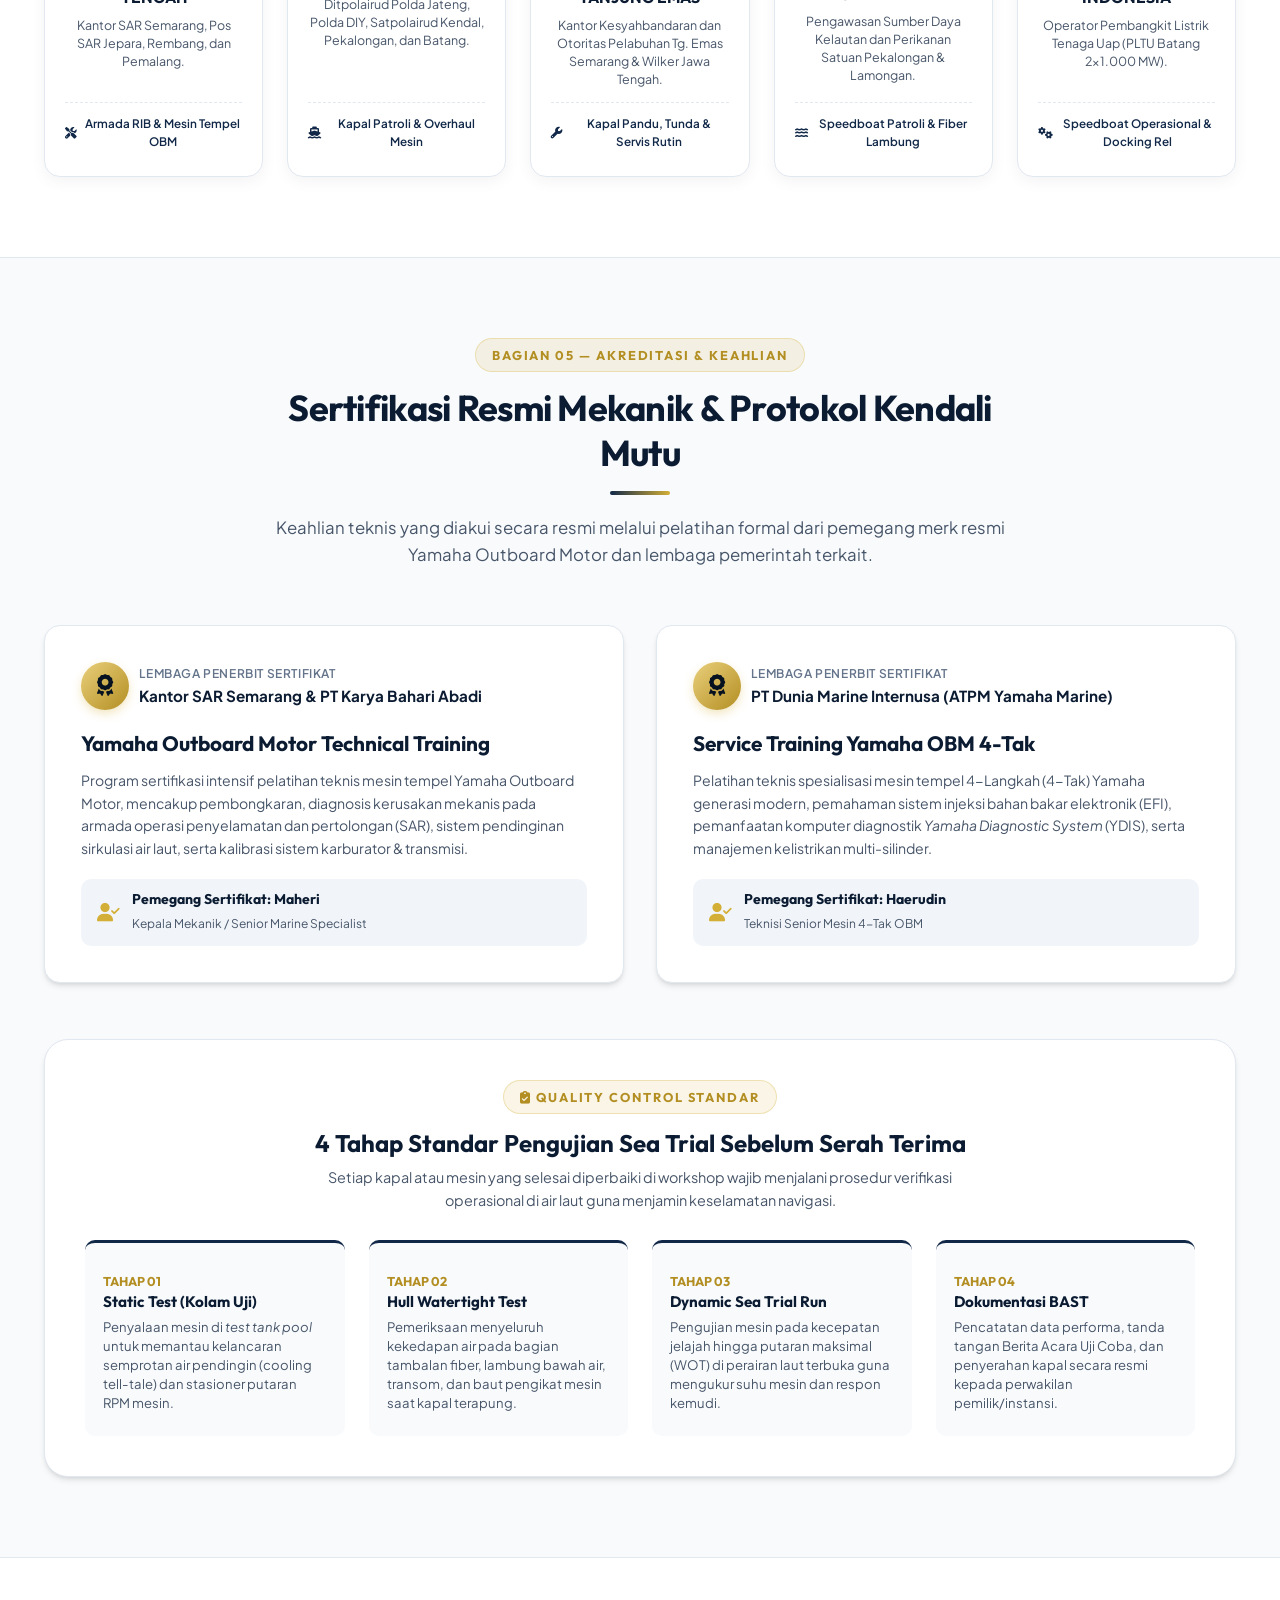
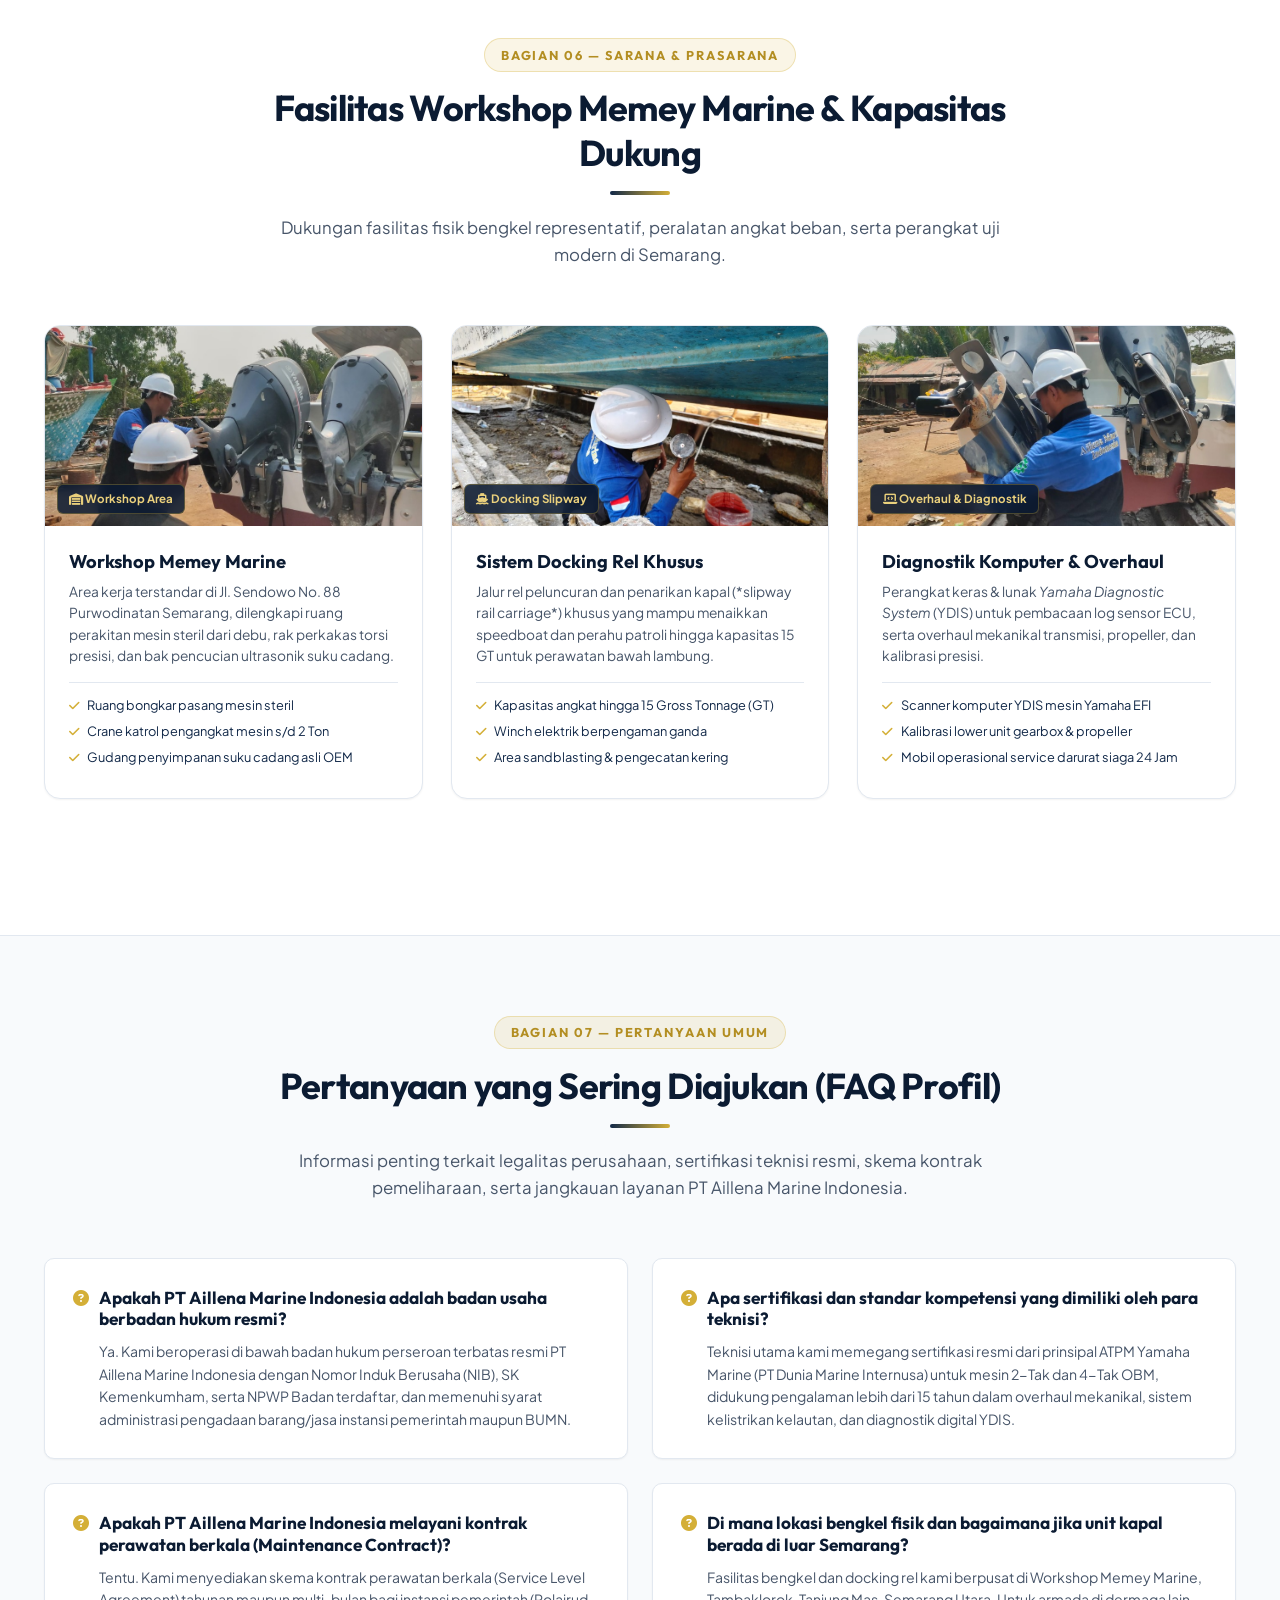
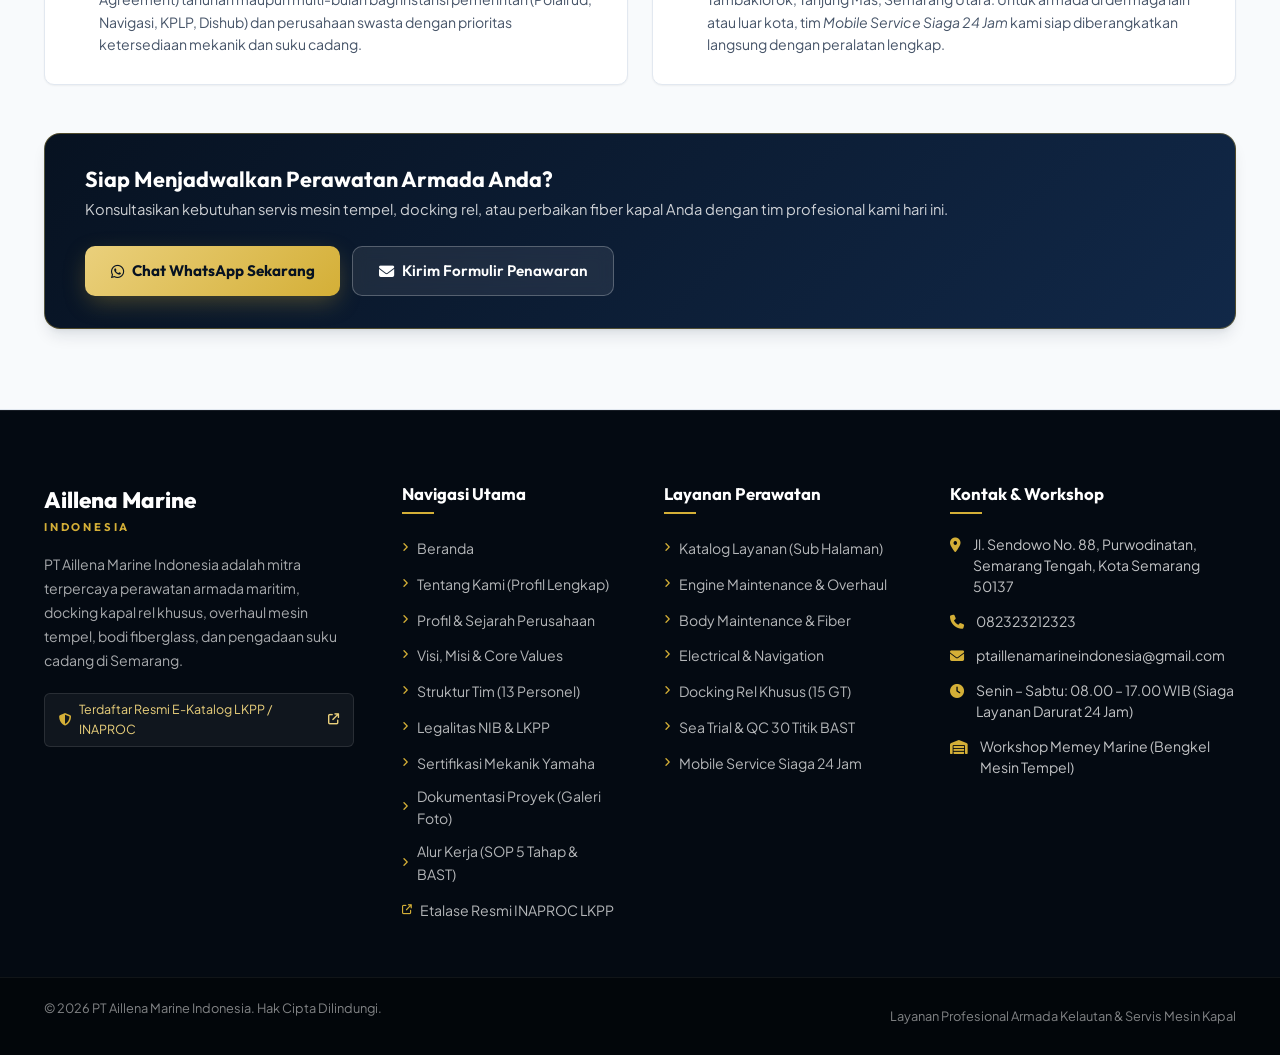
==== commit e3d922f9: "feat: tambahkan file verifikasi Google Search Console, robots.txt, sitemap.xml, dan meta verificatio" ====
--- a/about.html
+++ b/about.html
@@ -6,6 +6,7 @@
   <meta name="description" content="Profil Lengkap, Visi-Misi, Struktur Tim, Legalitas NIB, dan Sertifikasi Resmi PT Aillena Marine Indonesia - Spesialis Perawatan Armada Laut dan Bengkel Mesin Tempel di Semarang.">
   <meta name="keywords" content="Profil PT Aillena Marine Indonesia, visi misi perkapalan, struktur organisasi bengkel kapal, legalitas NIB 0711250099035, sertifikasi mekanik yamaha obm, memey marine semarang, e-katalog lkpp inaproc">
   <meta name="author" content="PT Aillena Marine Indonesia">
+  <meta name="google-site-verification" content="google689381cfd99338b3">
   <title>Tentang Kami | Profil Perusahaan, Visi-Misi, Tim & Legalitas - PT Aillena Marine Indonesia</title>
   
   <!-- Google Fonts -->
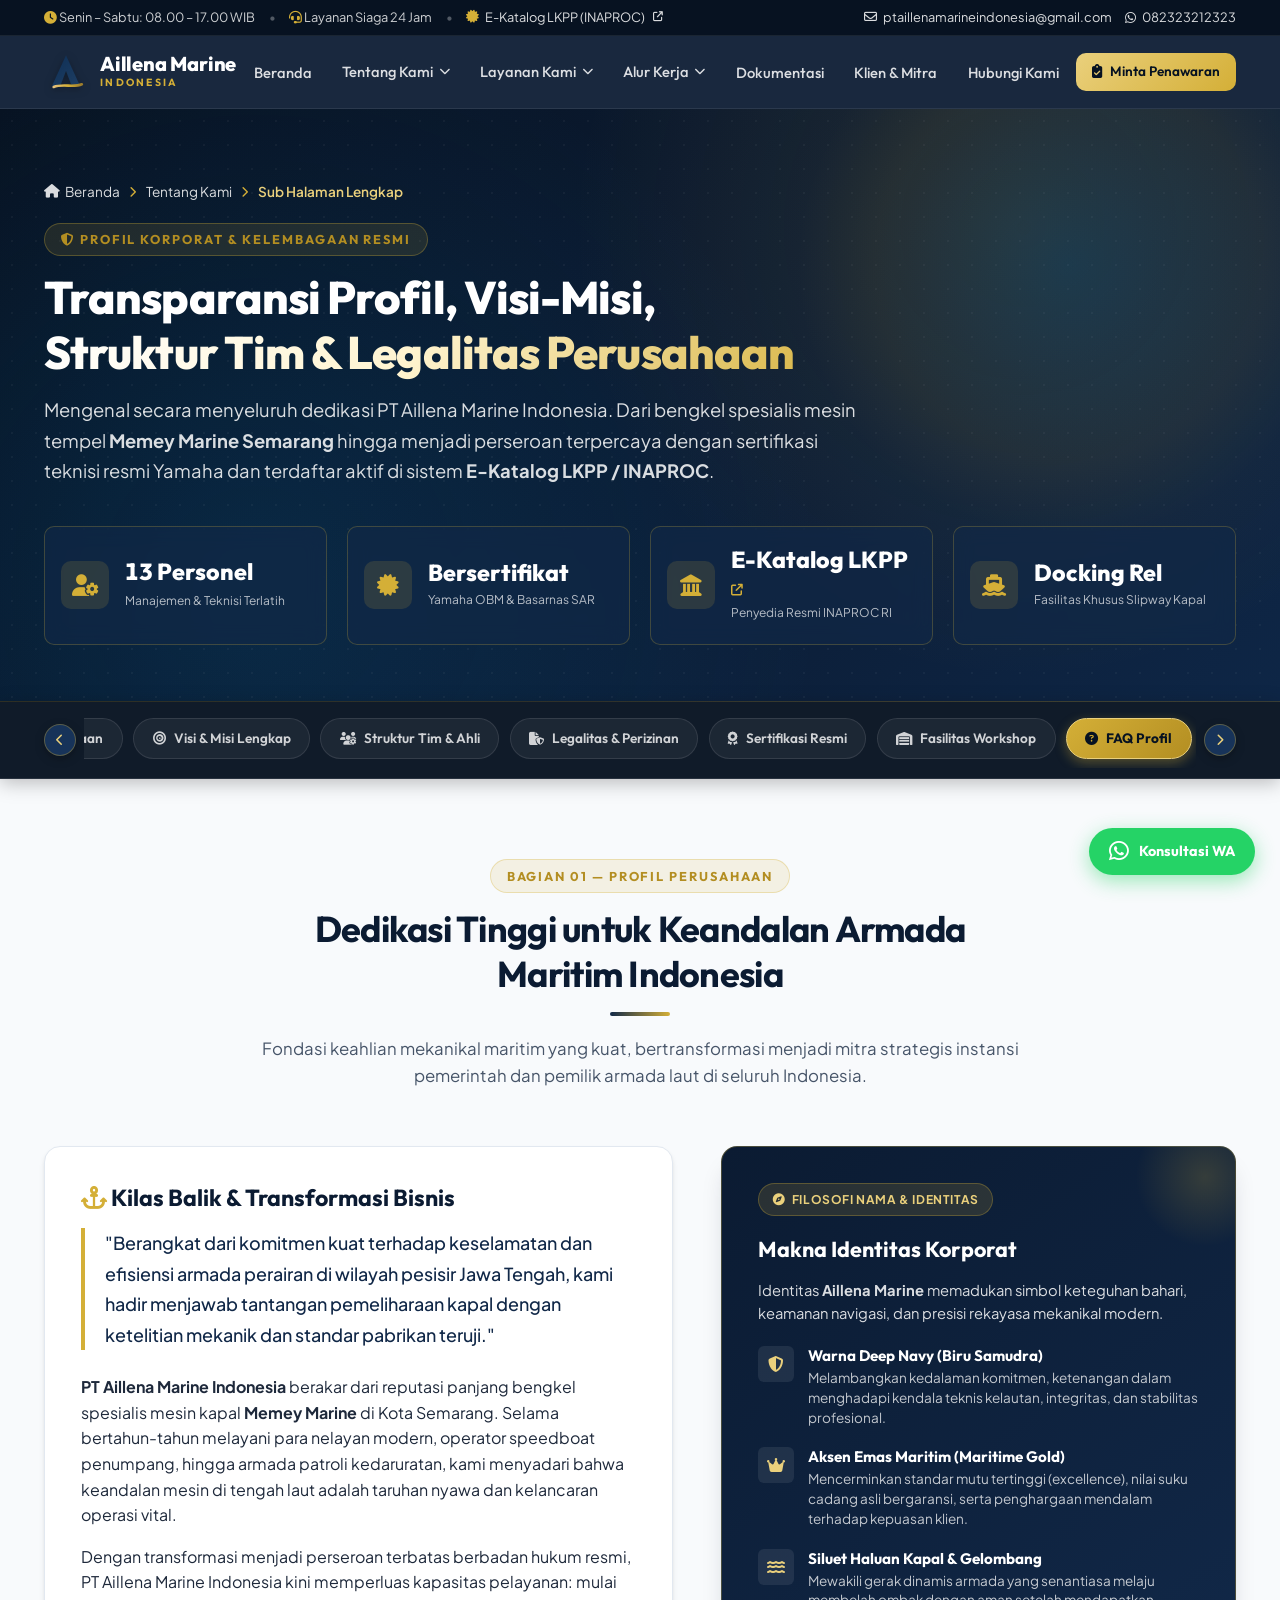
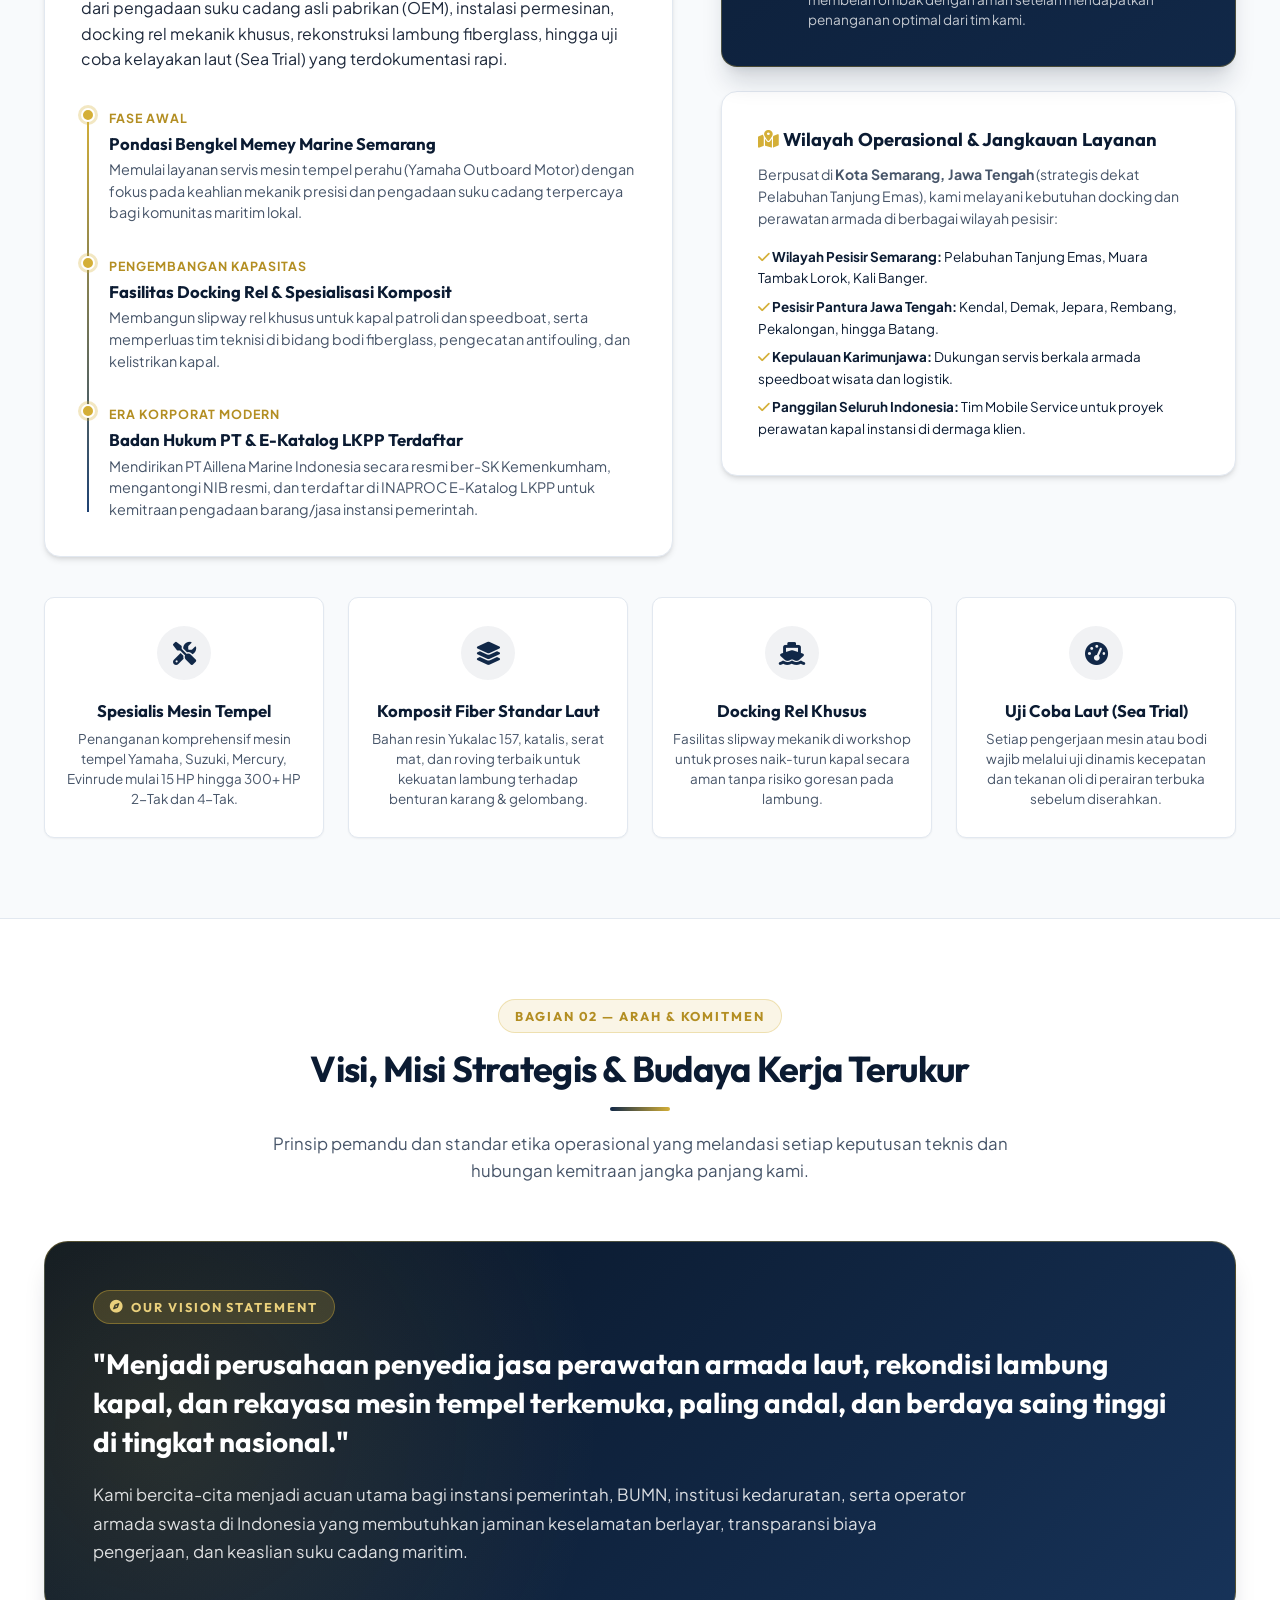
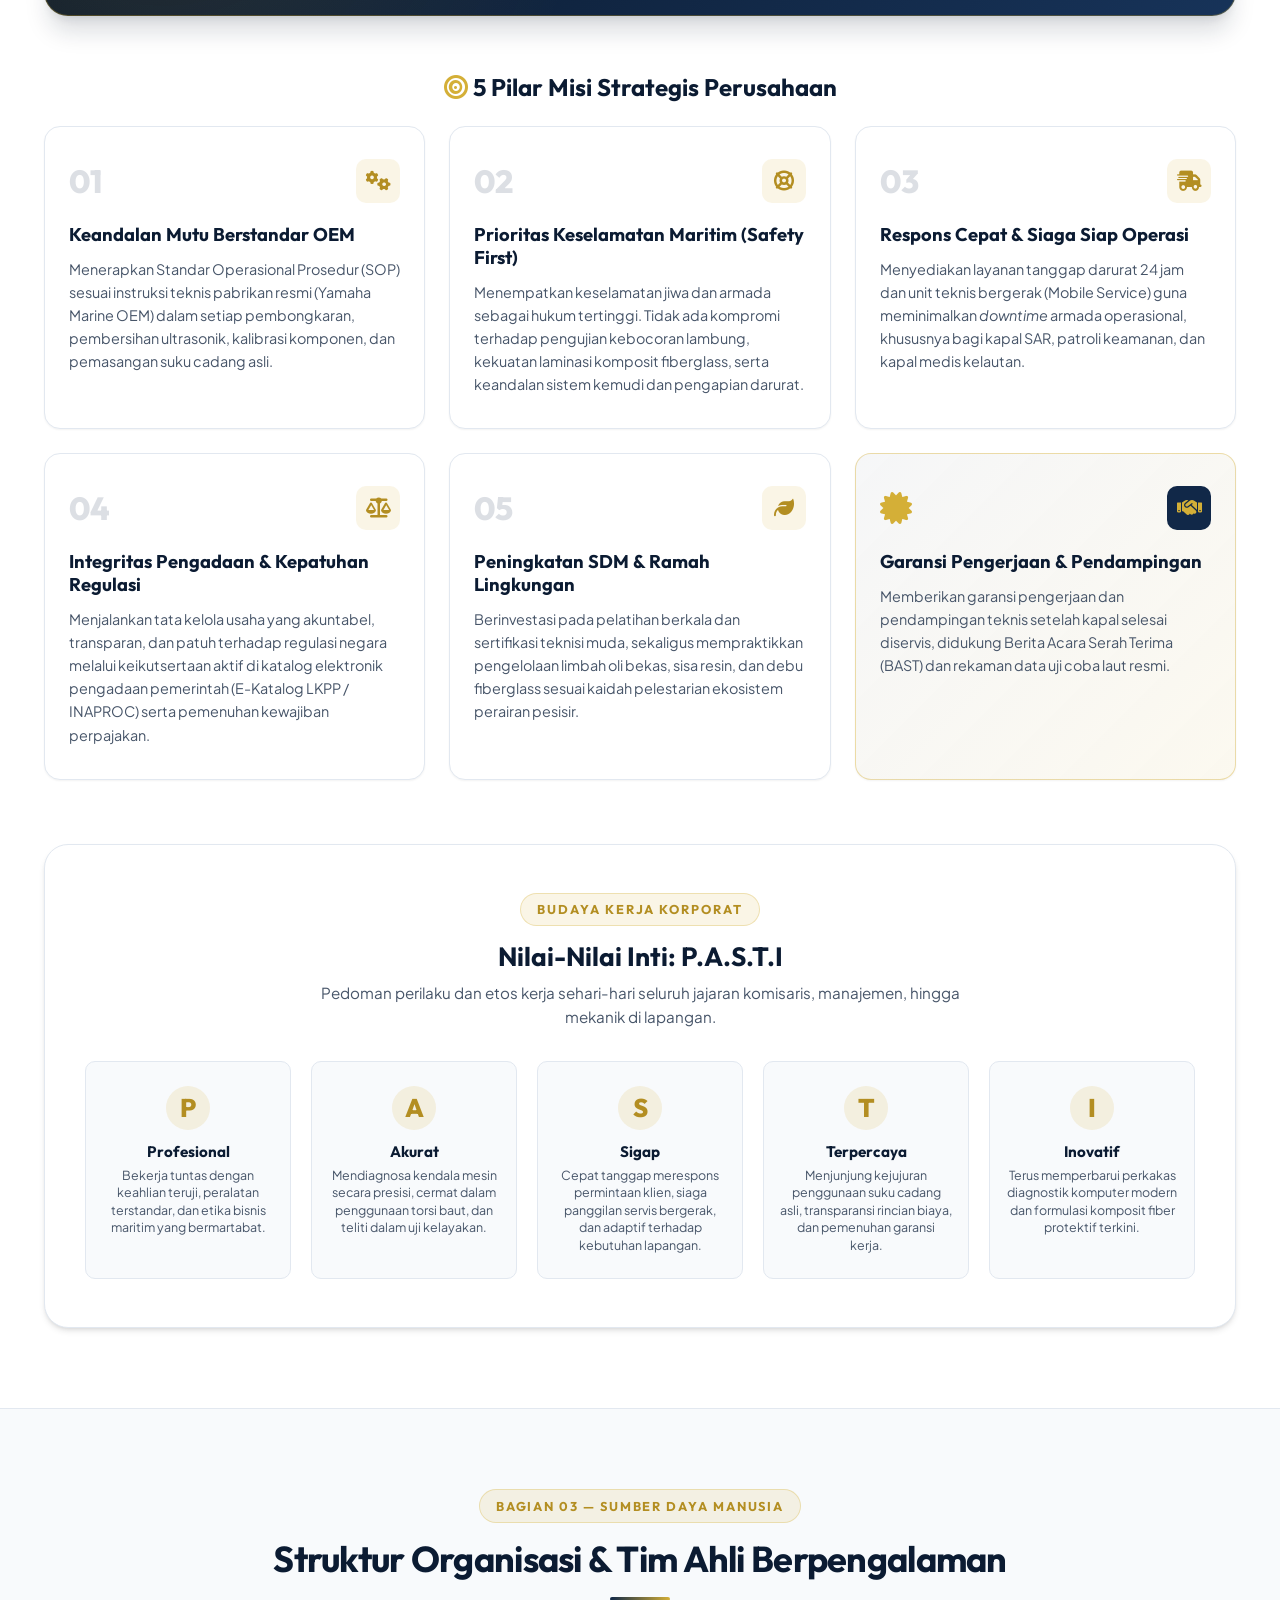
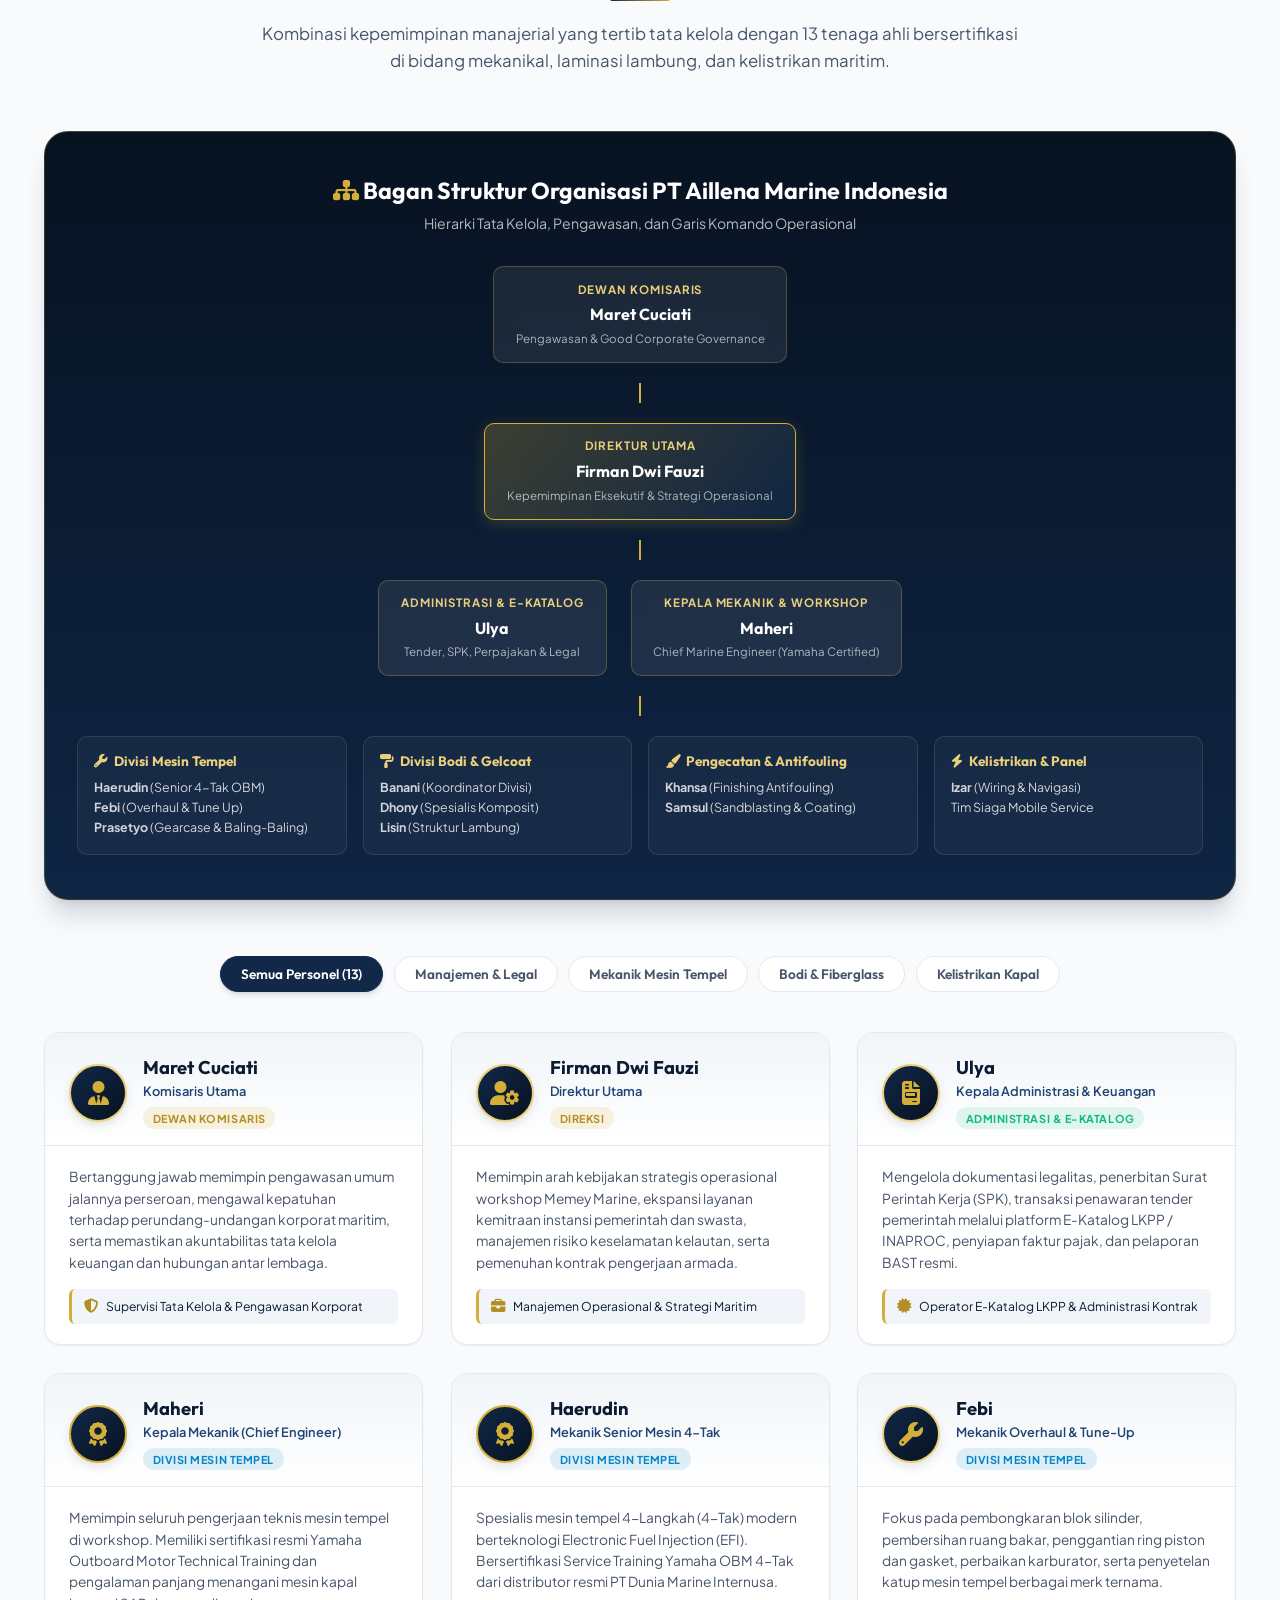
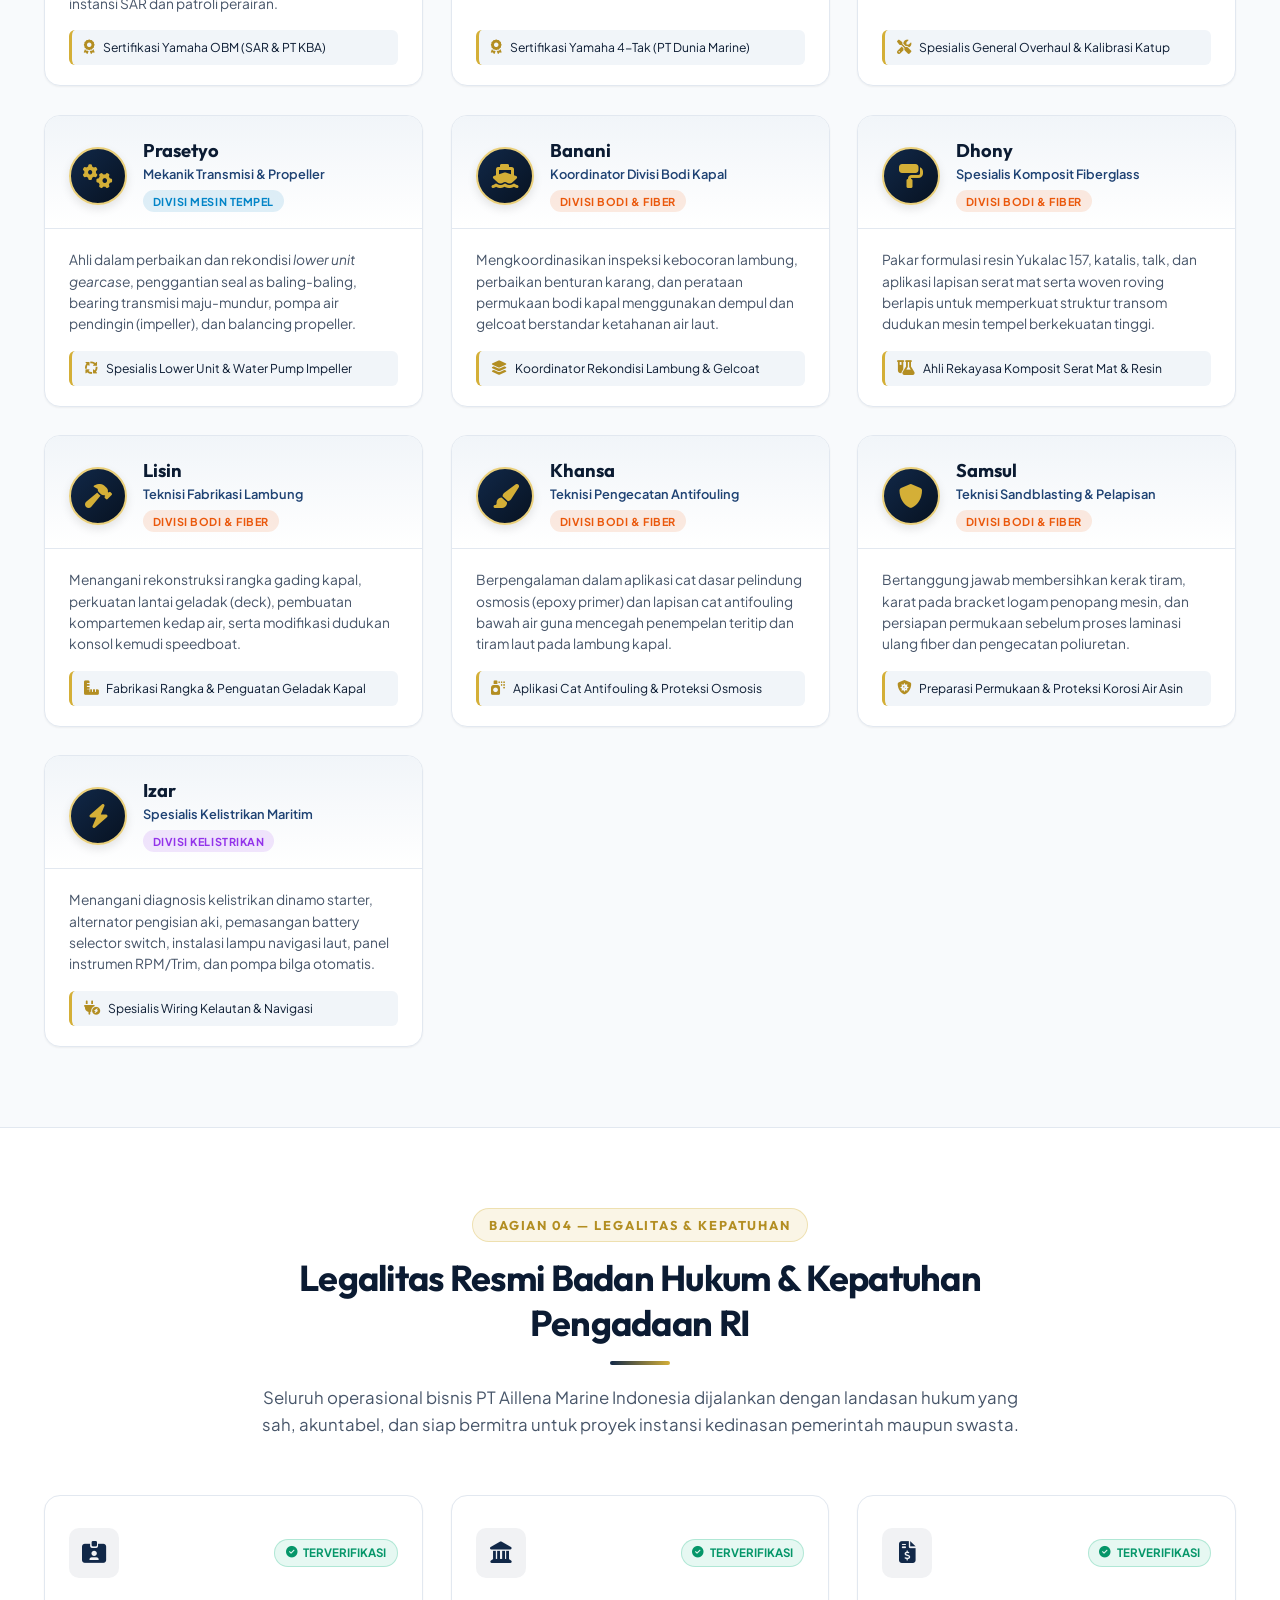
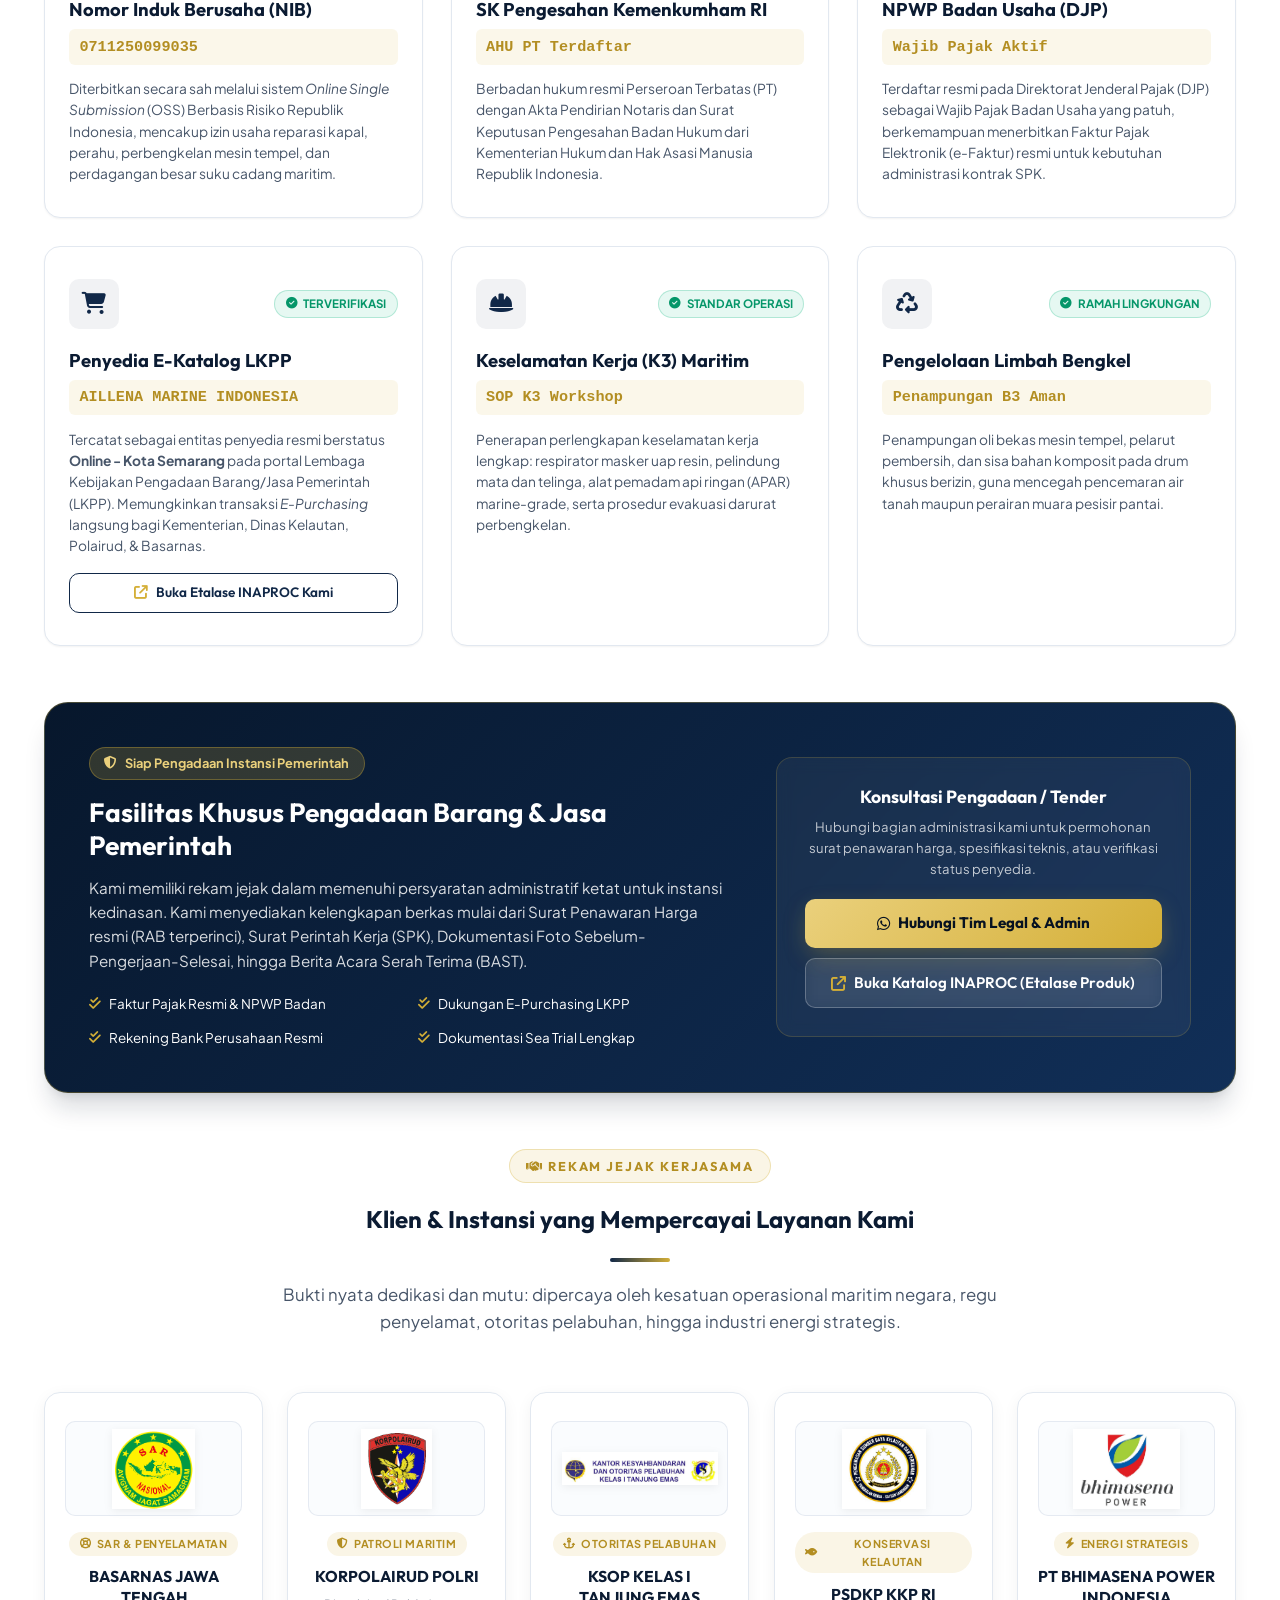
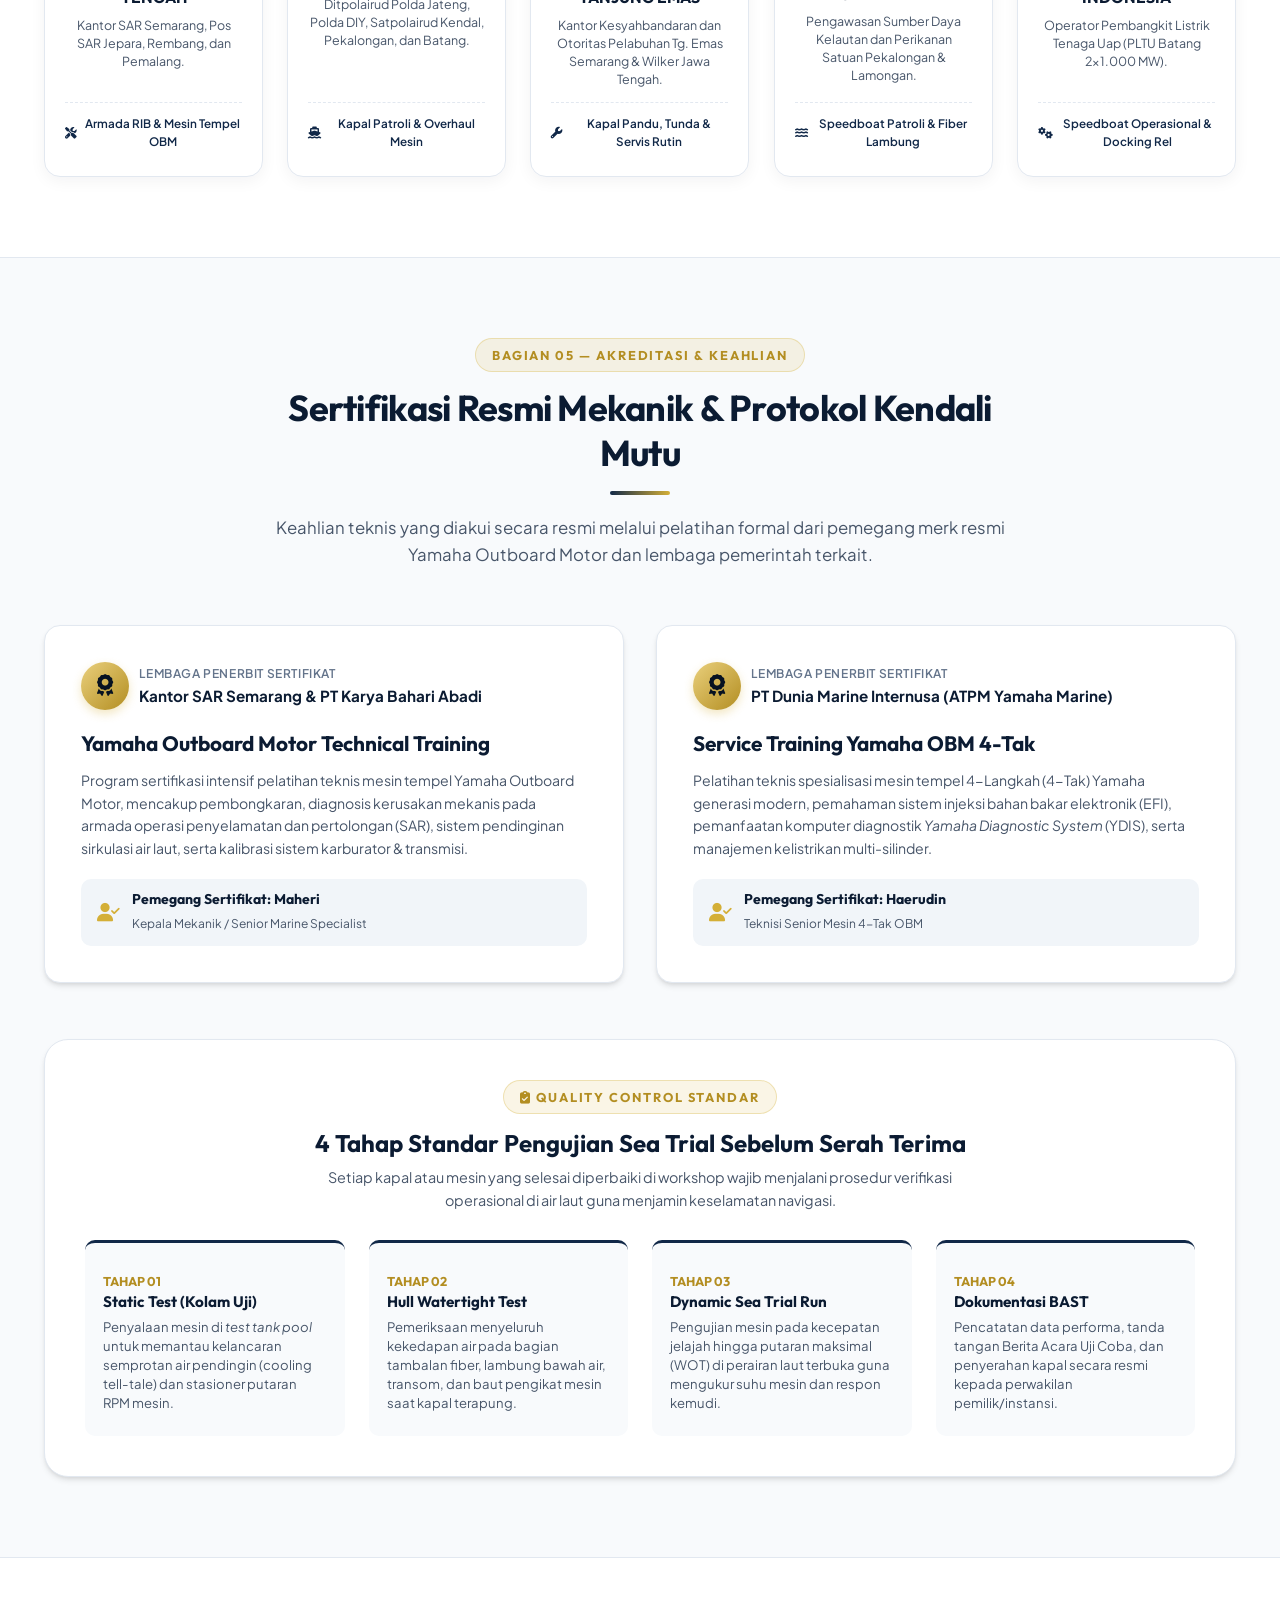
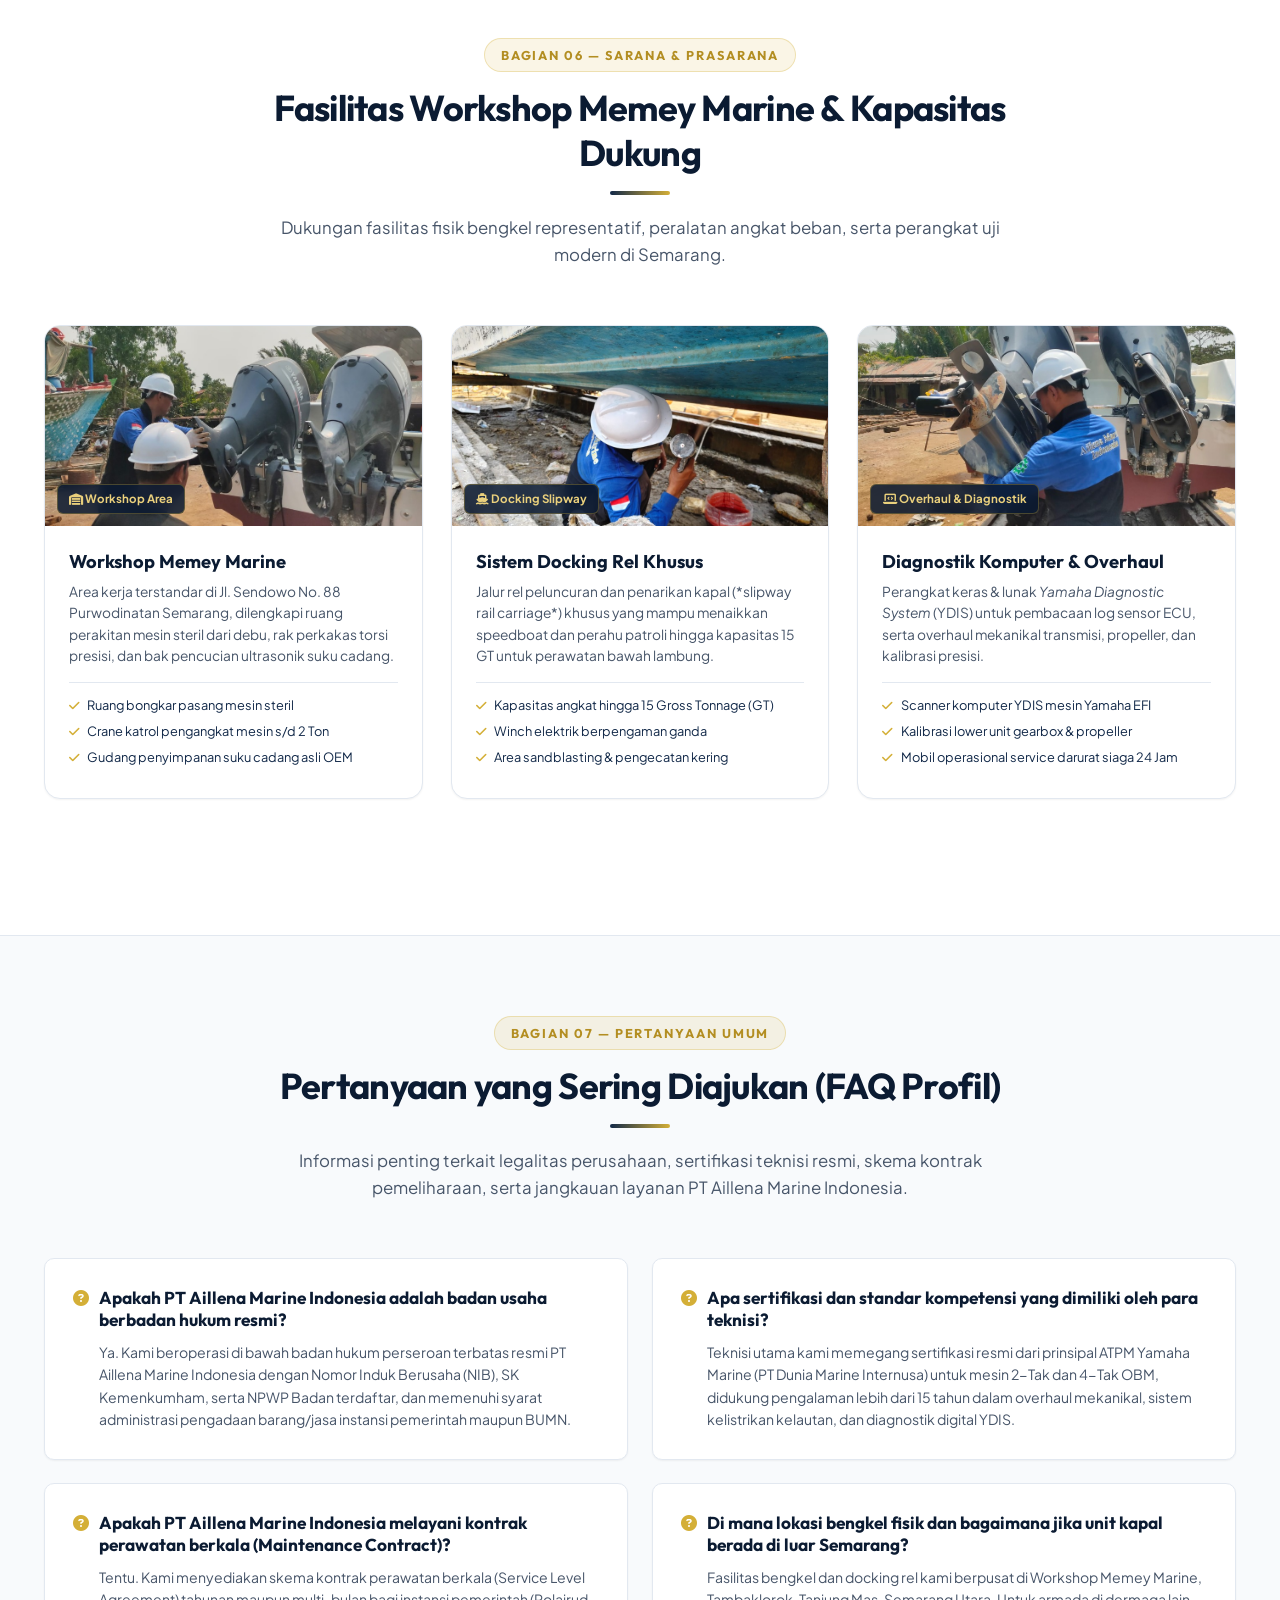
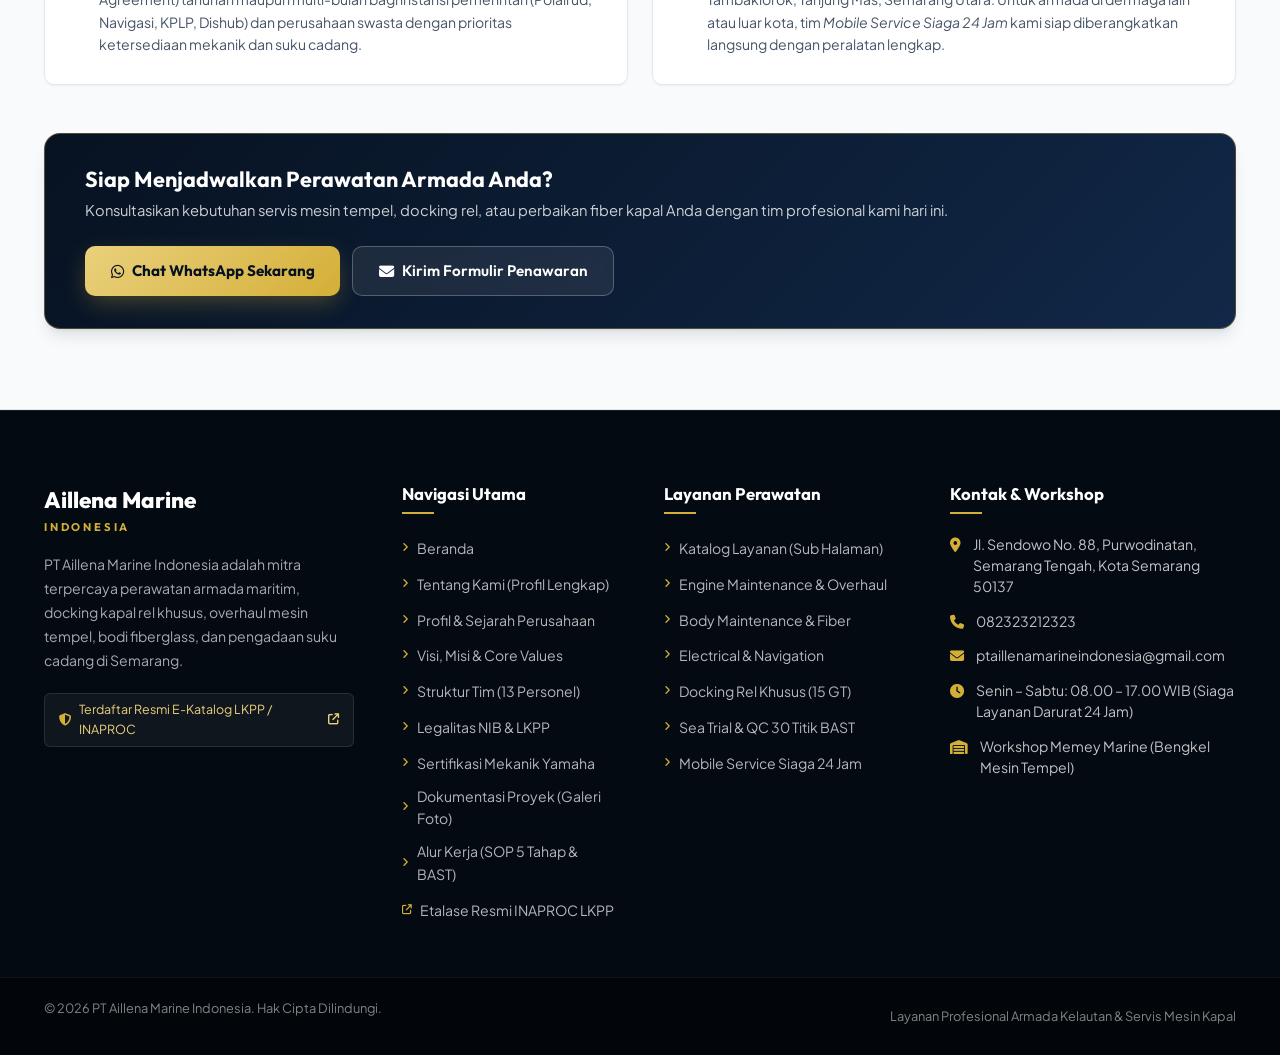
==== commit d167e60b: "style: optimalkan tampilan ponsel/HP (drawer scroll, form input iOS auto-zoom prevention, safe area " ====
--- a/about.html
+++ b/about.html
@@ -294,6 +294,7 @@
             <a href="#legalitas" class="mobile-sub-link"><i class="fa-solid fa-angle-right"></i> Legalitas & E-Katalog</a>
             <a href="#sertifikasi" class="mobile-sub-link"><i class="fa-solid fa-angle-right"></i> Sertifikasi Mekanik</a>
             <a href="#fasilitas" class="mobile-sub-link"><i class="fa-solid fa-angle-right"></i> Fasilitas Workshop</a>
+            <a href="#faq" class="mobile-sub-link"><i class="fa-solid fa-angle-right"></i> FAQ Profil Perusahaan</a>
           </div>
         </li>
         <li>
@@ -308,7 +309,9 @@
             <a href="services.html#docking" class="mobile-sub-link"><i class="fa-solid fa-angle-right"></i> Docking Rel Khusus (15 GT)</a>
             <a href="services.html#seatrial" class="mobile-sub-link"><i class="fa-solid fa-angle-right"></i> Sea Trial & QC 30 Titik</a>
             <a href="services.html#mobile" class="mobile-sub-link"><i class="fa-solid fa-angle-right"></i> Mobile Service 24 Jam</a>
-          </div>
+            <a href="services.html#faq" class="mobile-sub-link"><i class="fa-solid fa-angle-right"></i> FAQ Layanan Kapal</a>
+          </div>
+        </li>
         <li>
           <a href="workflow.html" class="mobile-nav-link" style="color: var(--gold-light); font-weight:700;">
             Alur Kerja (Sub Halaman)
@@ -321,6 +324,7 @@
             <a href="workflow.html#tahap4" class="mobile-sub-link"><i class="fa-solid fa-angle-right"></i> Tahap 4: Uji Laut (Sea Trial)</a>
             <a href="workflow.html#tahap5" class="mobile-sub-link"><i class="fa-solid fa-angle-right"></i> Tahap 5: Laporan BAST & Garansi</a>
             <a href="workflow.html#pengadaan" class="mobile-sub-link"><i class="fa-solid fa-angle-right"></i> Standar Pengadaan LKPP</a>
+            <a href="workflow.html#faq" class="mobile-sub-link"><i class="fa-solid fa-angle-right"></i> FAQ Alur Kerja</a>
           </div>
         </li>
         <li>
--- a/styles.css
+++ b/styles.css
@@ -65,6 +65,7 @@
 
 html {
   scroll-behavior: smooth;
+  scroll-padding-top: 135px;
   font-size: 16px;
   overflow-x: hidden;
   width: 100%;
@@ -4474,6 +4475,9 @@
 .gallery-modal-info h3 {
   font-size: 1.35rem;
   color: #FFFFFF;
+  margin-bottom: 0.5rem;
+}
+
 /* ==========================================================================
    EXECUTIVE MARITIME ANIMATION SUITE - PT AILLENA MARINE INDONESIA
    Professional, Elegant, Corporate Maritime Motion & Micro-Interactions
@@ -4939,12 +4943,58 @@
   .header-cta { display: none; }
   .mobile-toggle { display: flex; }
 
+  /* Touch optimizations */
+  button, .btn, .nav-link, .subnav-btn, .subnav-arrow, .mobile-toggle, .mobile-sub-link {
+    touch-action: manipulation;
+    -webkit-tap-highlight-color: transparent;
+  }
+  .btn:active, .subnav-arrow:active, .subnav-btn:active {
+    transform: scale(0.96);
+  }
+
+  /* Compact Mobile Header */
+  .header-container { height: 68px; }
+  .logo-mark { width: 38px; height: 38px; }
+  .brand-name { font-size: 1.2rem; }
+  .brand-sub { font-size: 0.6rem; letter-spacing: 0.16em; }
+
+  /* Mobile Drawer Menu Enhancement */
+  .mobile-drawer-inner {
+    max-height: 100vh;
+    overflow-y: auto;
+    -webkit-overflow-scrolling: touch;
+    padding-bottom: max(2rem, env(safe-area-inset-bottom));
+  }
+  .mobile-nav-sublist {
+    margin: 0.35rem 0 0.65rem 0.6rem;
+    padding: 0.3rem 0 0.3rem 0.75rem;
+    border-left: 2px solid rgba(212, 175, 55, 0.4);
+    display: flex;
+    flex-direction: column;
+    gap: 0.45rem;
+  }
+  .mobile-sub-link {
+    font-size: 0.83rem;
+    color: rgba(255, 255, 255, 0.78);
+    text-decoration: none;
+    display: flex;
+    align-items: center;
+    gap: 0.45rem;
+    padding: 0.25rem 0;
+    transition: all 0.2s ease;
+  }
+  .mobile-sub-link:hover, .mobile-sub-link:active {
+    color: var(--gold-light);
+    padding-left: 4px;
+  }
+
+  /* Hero Section Mobile */
   .hero-section { min-height: 80vh; padding: 4.5rem 0 3.5rem 0; }
   .hero-title { font-size: 2.15rem; }
   .hero-description { font-size: 1rem; }
   .hero-stats { grid-template-columns: 1fr; }
 
-  .section { padding: 4rem 0; }
+  .section { padding: 3.75rem 0; }
   .section-title { font-size: 1.85rem; }
 
   .services-grid { grid-template-columns: 1fr; }
@@ -4952,20 +5002,49 @@
   .contact-grid { grid-template-columns: 1fr; }
   .form-row { grid-template-columns: 1fr; }
 
+  /* iOS Auto-Zoom Prevention (font-size >= 16px) */
+  .form-group input,
+  .form-group select,
+  .form-group textarea {
+    font-size: 16px !important;
+    padding: 0.8rem 0.95rem;
+  }
+
   .vm-grid { grid-template-columns: 1fr; }
   .leadership-block { grid-template-columns: 1fr; }
 
   .footer-container { grid-template-columns: 1fr; gap: 2rem; }
   .floating-wa-label { display: none; }
-  .floating-wa { padding: 0.85rem; width: 50px; height: 50px; justify-content: center; }
+  .floating-wa { 
+    padding: 0; 
+    width: 52px; 
+    height: 52px; 
+    display: flex;
+    align-items: center;
+    justify-content: center;
+    border-radius: 50%;
+    bottom: max(1.25rem, calc(1rem + env(safe-area-inset-bottom)));
+    right: max(1rem, calc(1rem + env(safe-area-inset-right)));
+    box-shadow: 0 4px 18px rgba(37, 211, 102, 0.45);
+    z-index: 999;
+  }
+  .back-to-top {
+    width: 44px;
+    height: 44px;
+    border-radius: 50%;
+    bottom: max(1.25rem, calc(1rem + env(safe-area-inset-bottom)));
+    left: max(1rem, calc(1rem + env(safe-area-inset-left)));
+    z-index: 998;
+  }
 
   /* Subpage Adjustments for Mobile */
   .subpage-hero { padding: 3.5rem 0 2.5rem 0; }
-  .subpage-title { font-size: 2.1rem; }
+  .subpage-title { font-size: 2.05rem; }
   .subpage-subtitle { font-size: 0.95rem; }
   .hero-quick-stats { grid-template-columns: 1fr; }
-  .sticky-subnav { top: 72px; }
-  .subnav-btn { font-size: 0.78rem; padding: 0.45rem 0.9rem; }
+  .sticky-subnav { top: 68px; padding: 0.5rem 0; }
+  .subnav-arrow { width: 36px; height: 36px; font-size: 0.82rem; }
+  .subnav-btn { font-size: 0.78rem; padding: 0.45rem 0.85rem; }
   .subpage-section { padding: 3.5rem 0; }
 
   .vision-banner-card { padding: 2rem 1.5rem; }
@@ -4975,7 +5054,7 @@
   .core-values-grid { grid-template-columns: 1fr 1fr; }
   .excellence-grid { grid-template-columns: 1fr; }
 
-  .org-chart-wrapper { padding: 2rem 1.25rem; }
+  .org-chart-wrapper { padding: 2rem 1.25rem; overflow-x: auto; }
   .org-branches-row { grid-template-columns: 1fr; }
   .team-personnel-grid { grid-template-columns: 1fr; }
   .legal-showcase-grid { grid-template-columns: 1fr; }
@@ -4983,13 +5062,14 @@
   .lkpp-perks { grid-template-columns: 1fr; }
   .protocol-steps-grid { grid-template-columns: 1fr; }
   .facilities-spotlight-grid { grid-template-columns: 1fr; }
-  .about-subpage-cta-banner { padding: 1.75rem 1.5rem; text-align: center; justify-content: center; }
+  .about-subpage-cta-banner { padding: 1.75rem 1.25rem; text-align: center; justify-content: center; }
 
   /* Services Detail Mobile Adjustments */
   .service-detail-block { padding: 2rem 1.25rem; }
   .service-detail-header { flex-direction: column; gap: 1rem; }
   .service-level-grid { grid-template-columns: 1fr; }
   .tech-callout-box { padding: 1.5rem; }
+  .service-specs-table-wrapper, .table-responsive { width: 100%; overflow-x: auto; -webkit-overflow-scrolling: touch; }
   .service-specs-table th, .service-specs-table td { padding: 0.75rem 0.75rem; font-size: 0.8rem; }
 
   /* Workflow Detail Mobile Adjustments */
@@ -5012,14 +5092,17 @@
     padding-right: 1rem;
   }
 
+  .brand-name { font-size: 1.1rem; }
+  .brand-sub { font-size: 0.55rem; }
+
   .hero-title {
-    font-size: 1.85rem;
+    font-size: 1.75rem;
     line-height: 1.25;
   }
 
   .hero-description {
-    font-size: 0.95rem;
-    margin-bottom: 1.75rem;
+    font-size: 0.92rem;
+    margin-bottom: 1.5rem;
   }
 
   .hero-actions {
@@ -5034,27 +5117,28 @@
   }
 
   .hero-stats {
-    gap: 0.85rem;
+    gap: 0.75rem;
   }
 
   .stat-card {
-    padding: 0.75rem 0.95rem;
+    padding: 0.75rem 0.85rem;
   }
 
   .section {
-    padding: 3.25rem 0;
+    padding: 3rem 0;
   }
 
   .section-title {
-    font-size: 1.6rem;
+    font-size: 1.5rem;
+    line-height: 1.3;
   }
 
   .section-subtitle {
-    font-size: 0.88rem;
+    font-size: 0.85rem;
   }
 
   .form-card {
-    padding: 1.5rem 1rem;
+    padding: 1.35rem 1rem;
   }
 
   .quick-wa-box {
@@ -5069,7 +5153,7 @@
   }
 
   .about-subpage-cta-banner {
-    padding: 1.5rem 1rem;
+    padding: 1.35rem 1rem;
   }
 
   .about-subpage-cta-banner .btn {
@@ -5083,27 +5167,58 @@
   }
 
   .partner-card {
-    padding: 1rem 0.5rem;
+    padding: 0.85rem 0.5rem;
   }
 
   .partner-logo-img {
-    max-height: 38px;
+    max-height: 36px;
   }
 
   .client-badge-item {
-    padding: 1.25rem 0.85rem;
+    padding: 1.15rem 0.75rem;
   }
 
   .service-card .service-content {
-    padding: 1.35rem 1rem;
+    padding: 1.25rem 0.95rem;
   }
 
   .subpage-title {
-    font-size: 1.85rem;
+    font-size: 1.75rem;
+    line-height: 1.25;
   }
 
   .subpage-subtitle {
-    font-size: 0.88rem;
+    font-size: 0.85rem;
+  }
+
+  .hero-quick-stats {
+    grid-template-columns: 1fr 1fr;
+    gap: 0.65rem;
+  }
+
+  .quick-stat-box {
+    padding: 0.85rem 0.65rem;
+    text-align: center;
+  }
+
+  .quick-stat-num {
+    font-size: 1.25rem;
+  }
+
+  .quick-stat-label {
+    font-size: 0.68rem;
+  }
+
+  .story-card, .vision-banner-card, .faq-card, .cert-showcase-card, .facility-feature-card, .sla-card {
+    padding: 1.25rem 0.95rem;
+  }
+
+  .service-detail-block, .workflow-stage-detail {
+    padding: 1.35rem 0.95rem;
+  }
+
+  .service-level-card {
+    padding: 1.15rem 0.85rem;
   }
 
   .map-card-header {
@@ -5115,16 +5230,6 @@
   .map-card-header .btn {
     width: 100%;
     justify-content: center;
-  }
-
-  .floating-wa {
-    bottom: 1.25rem;
-    right: 1.25rem;
-  }
-
-  .back-to-top {
-    bottom: 1.25rem;
-    left: 1.25rem;
   }
 }
 
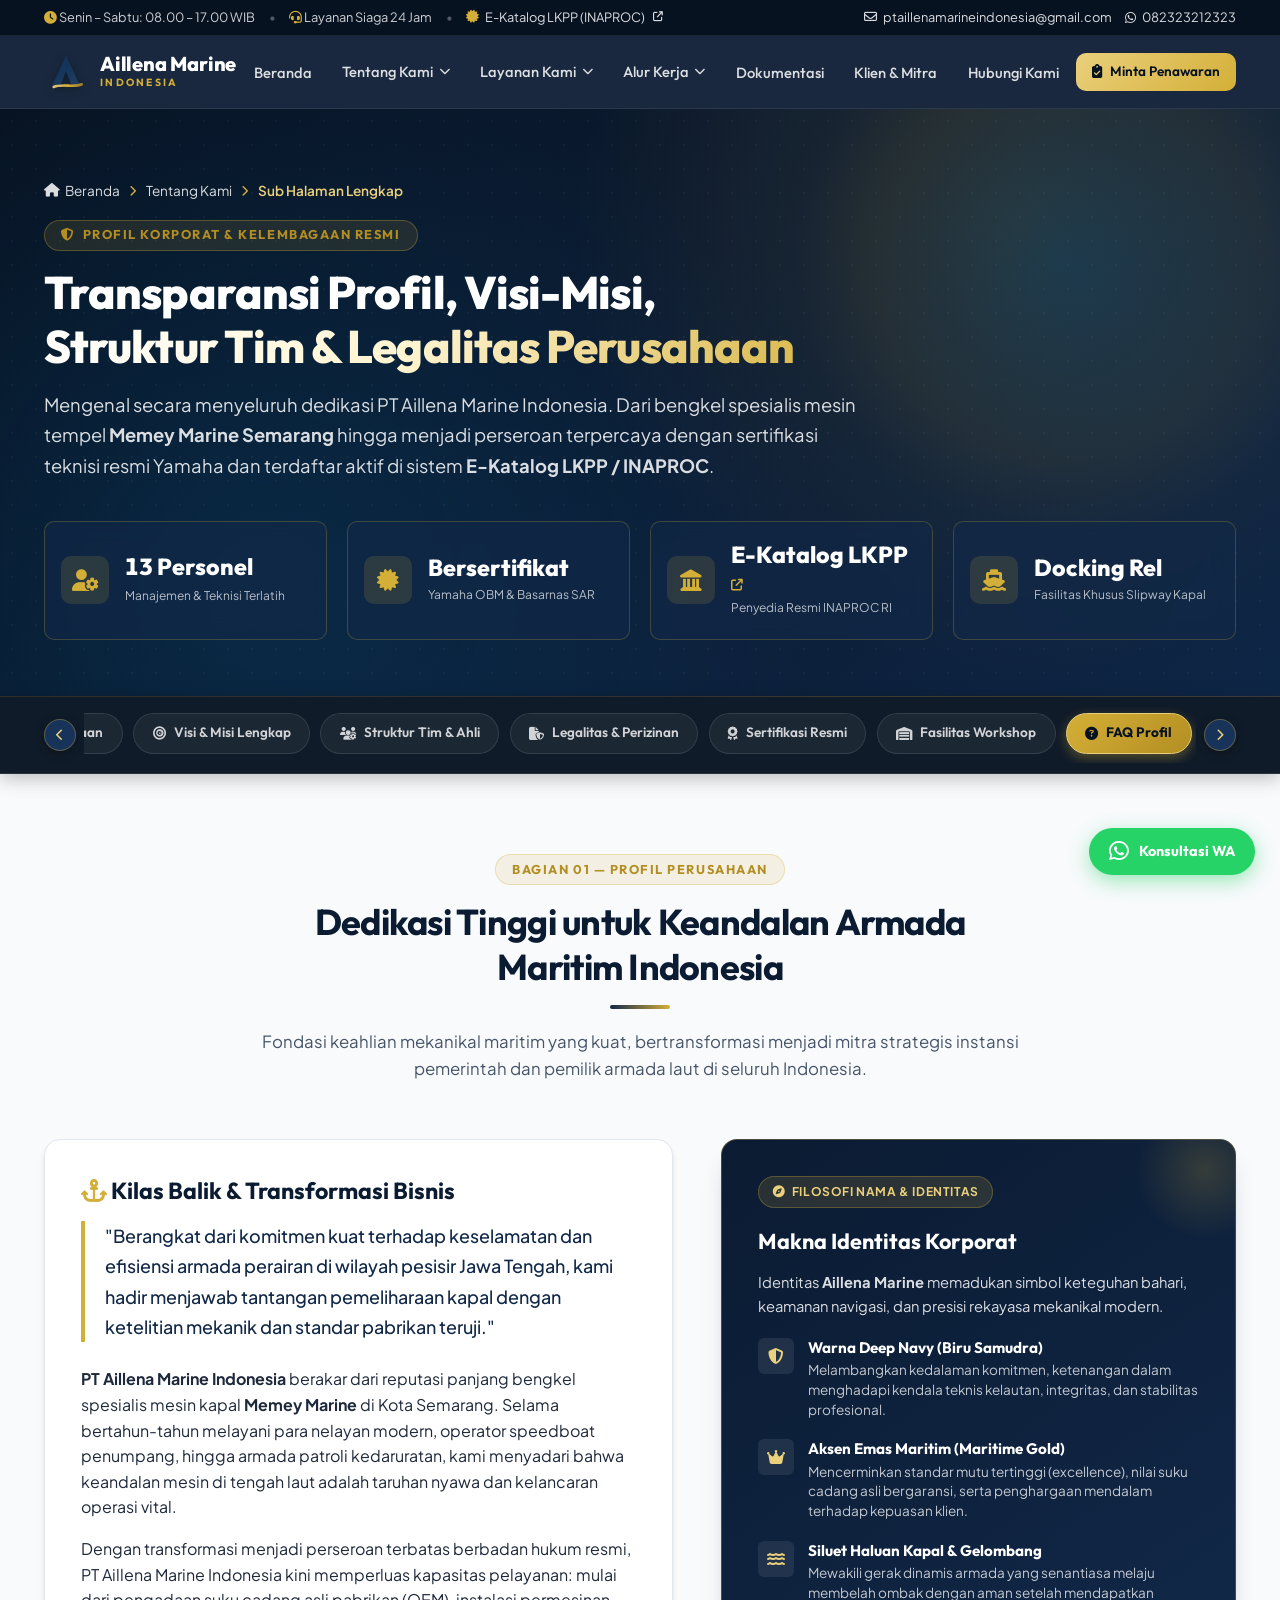
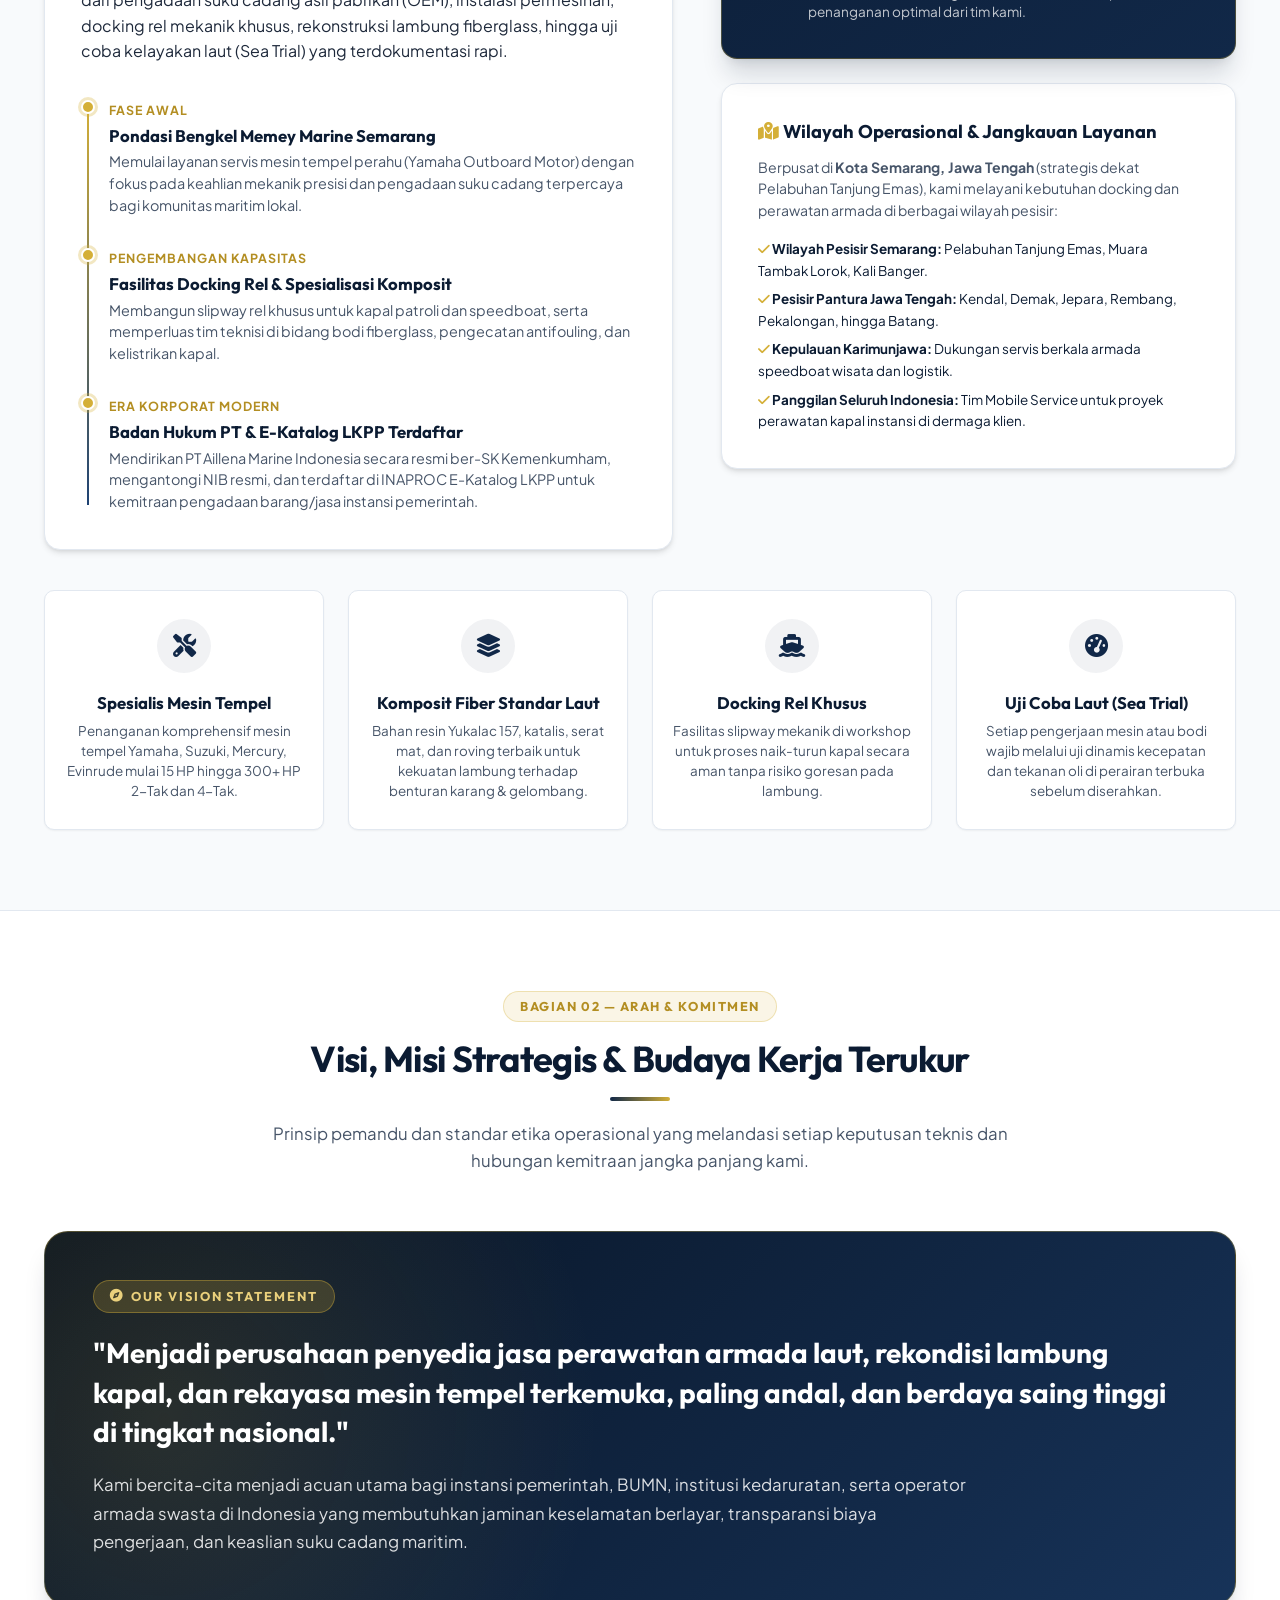
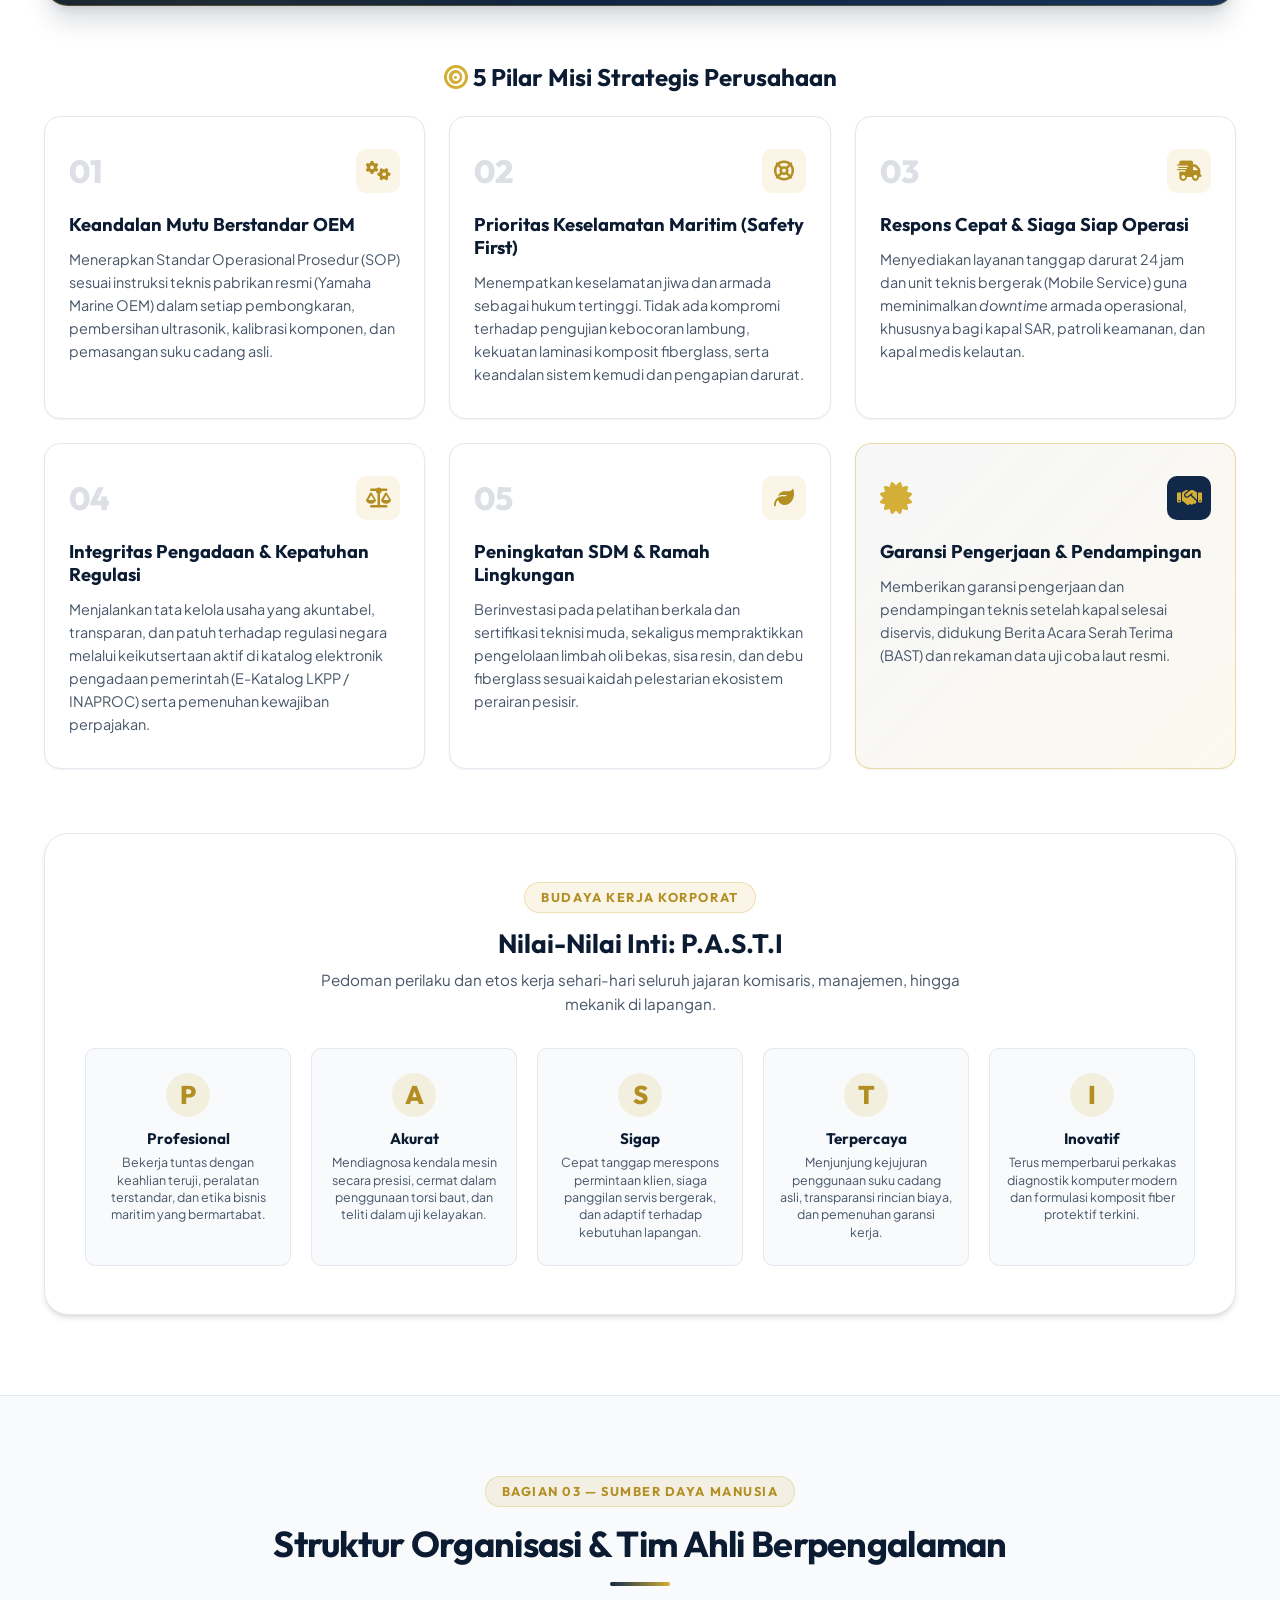
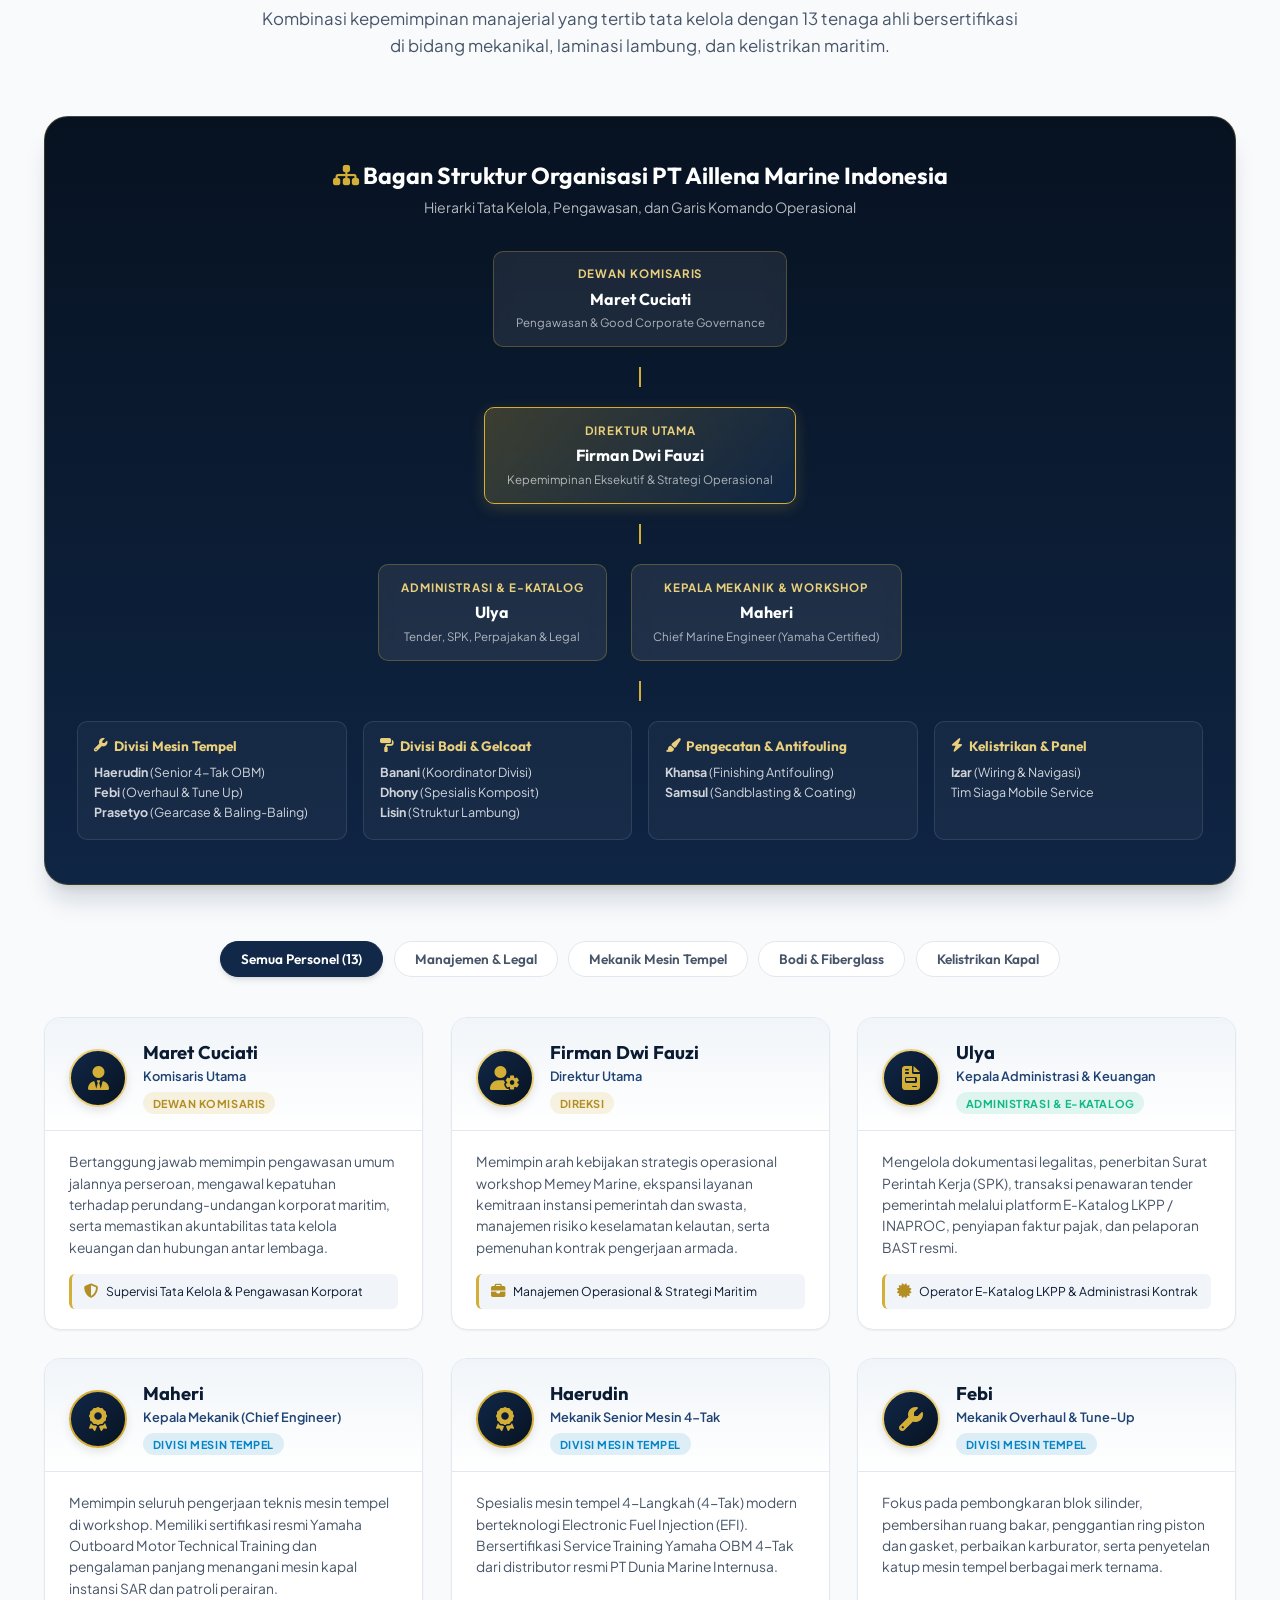
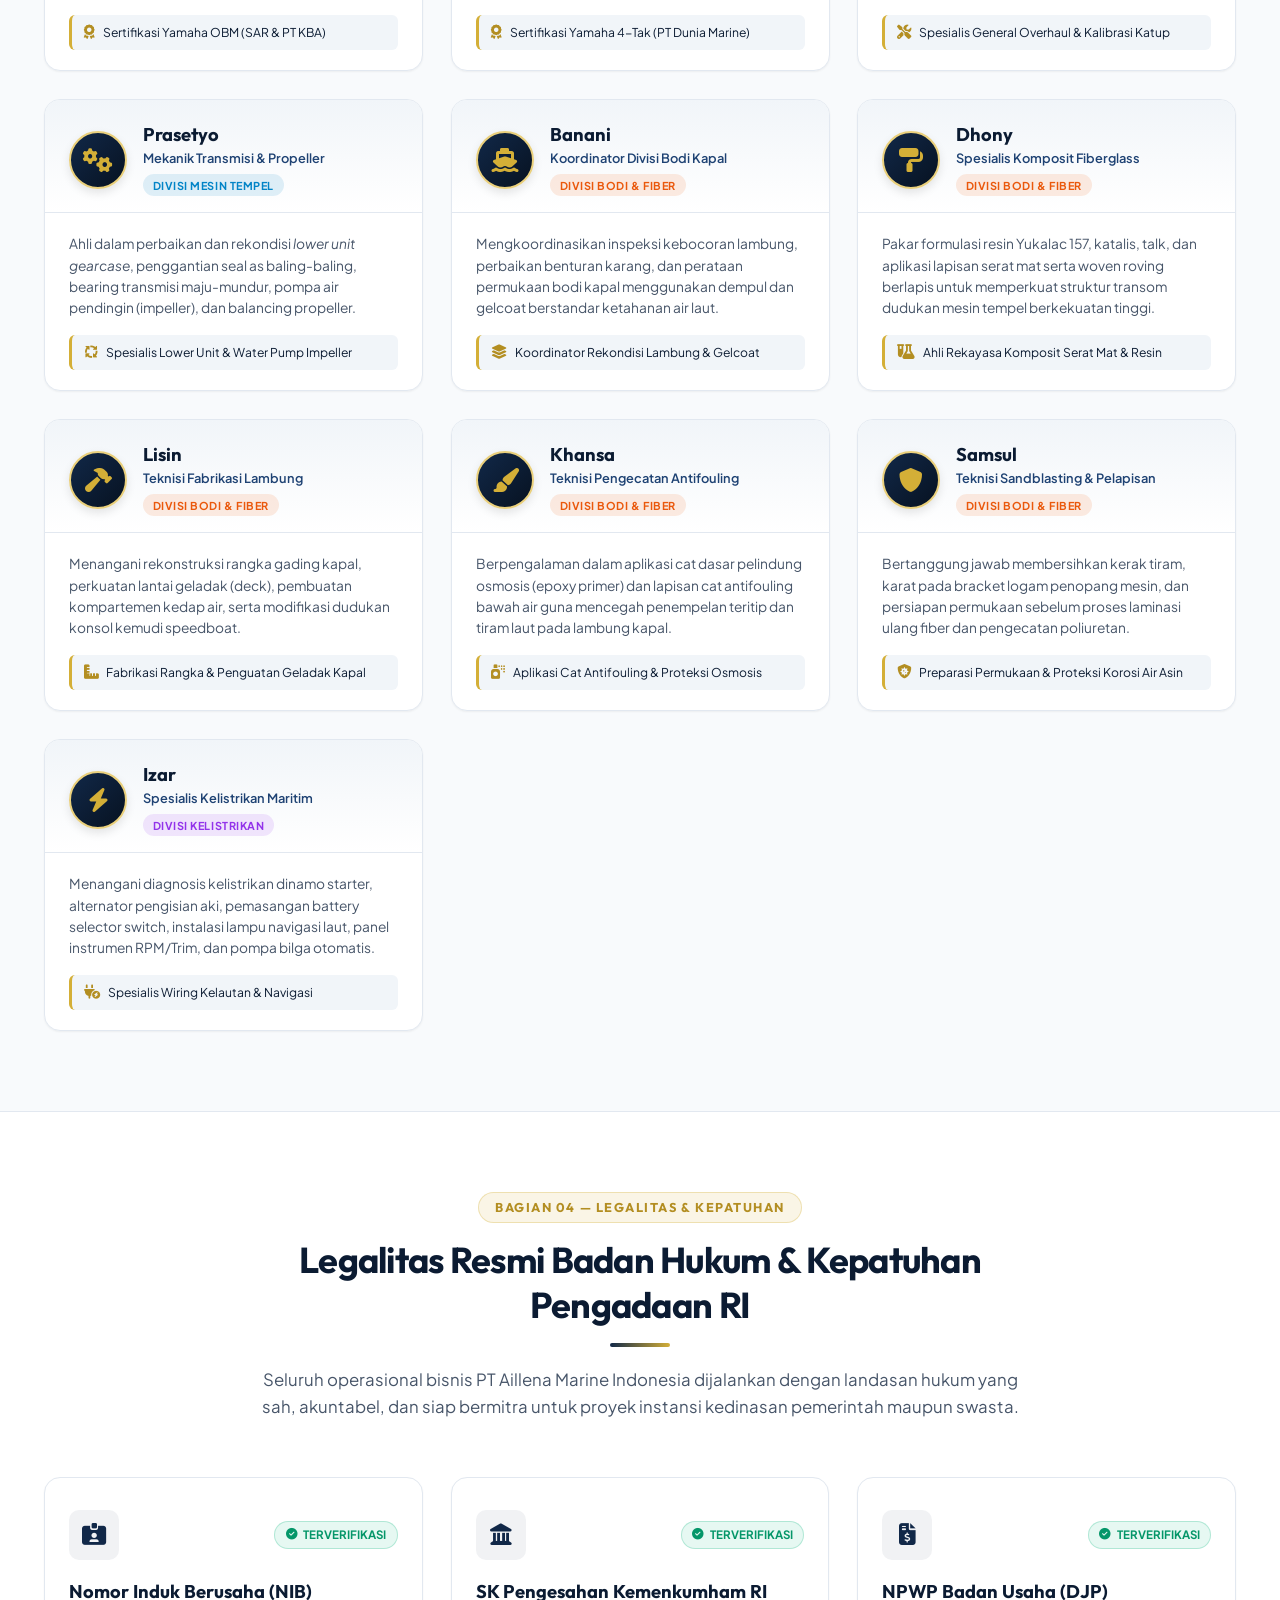
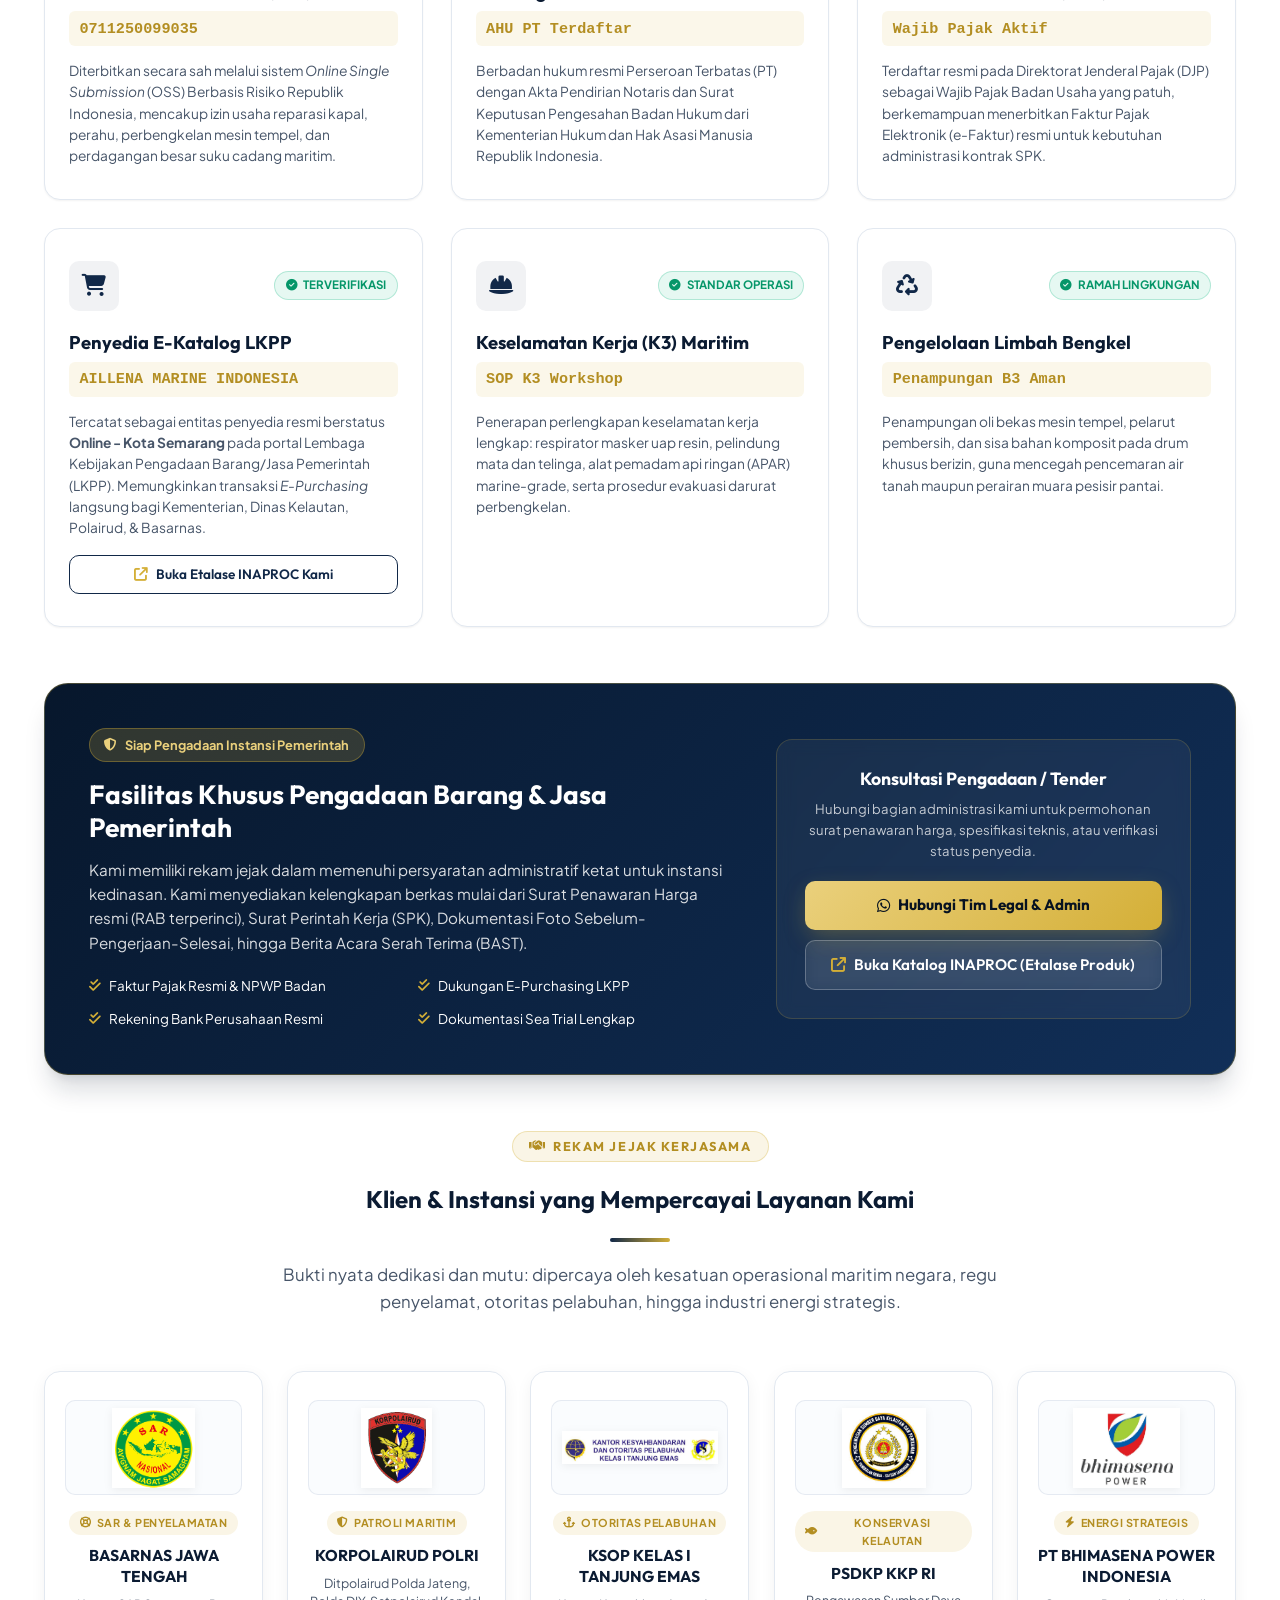
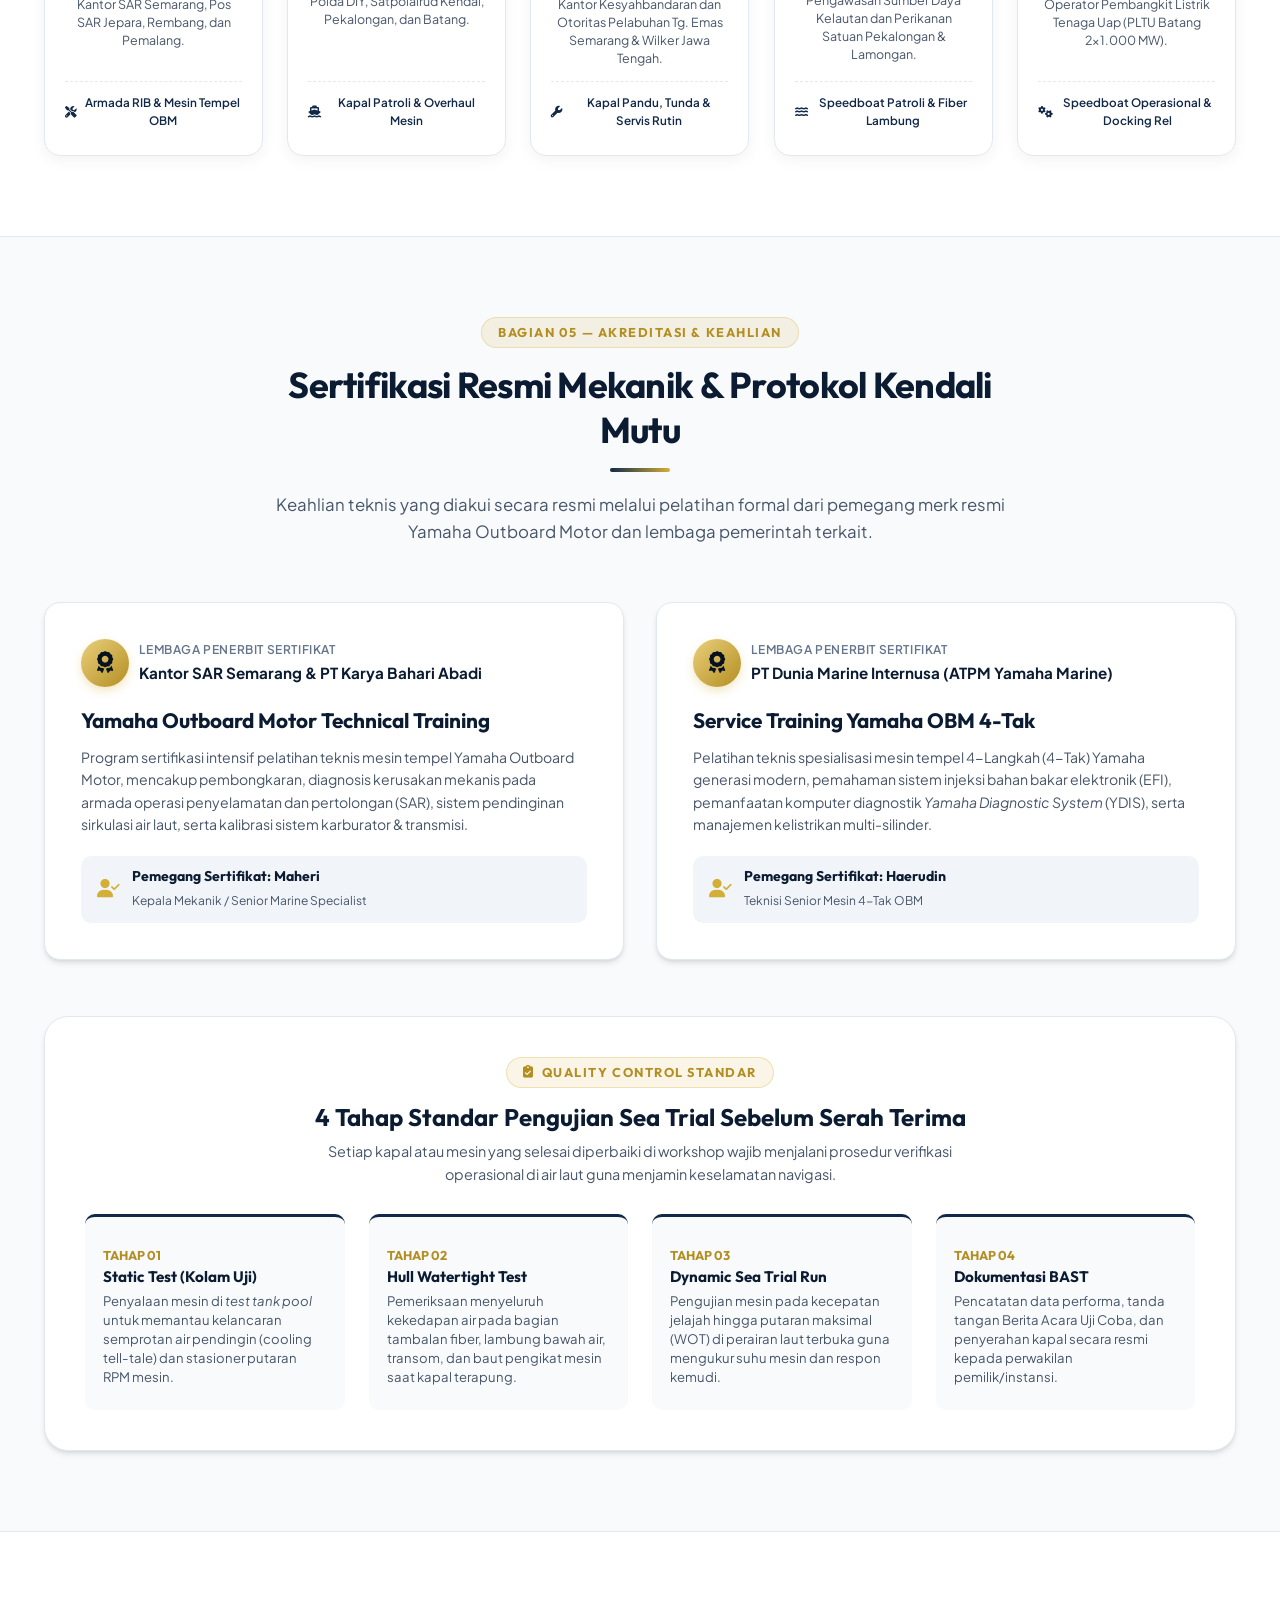
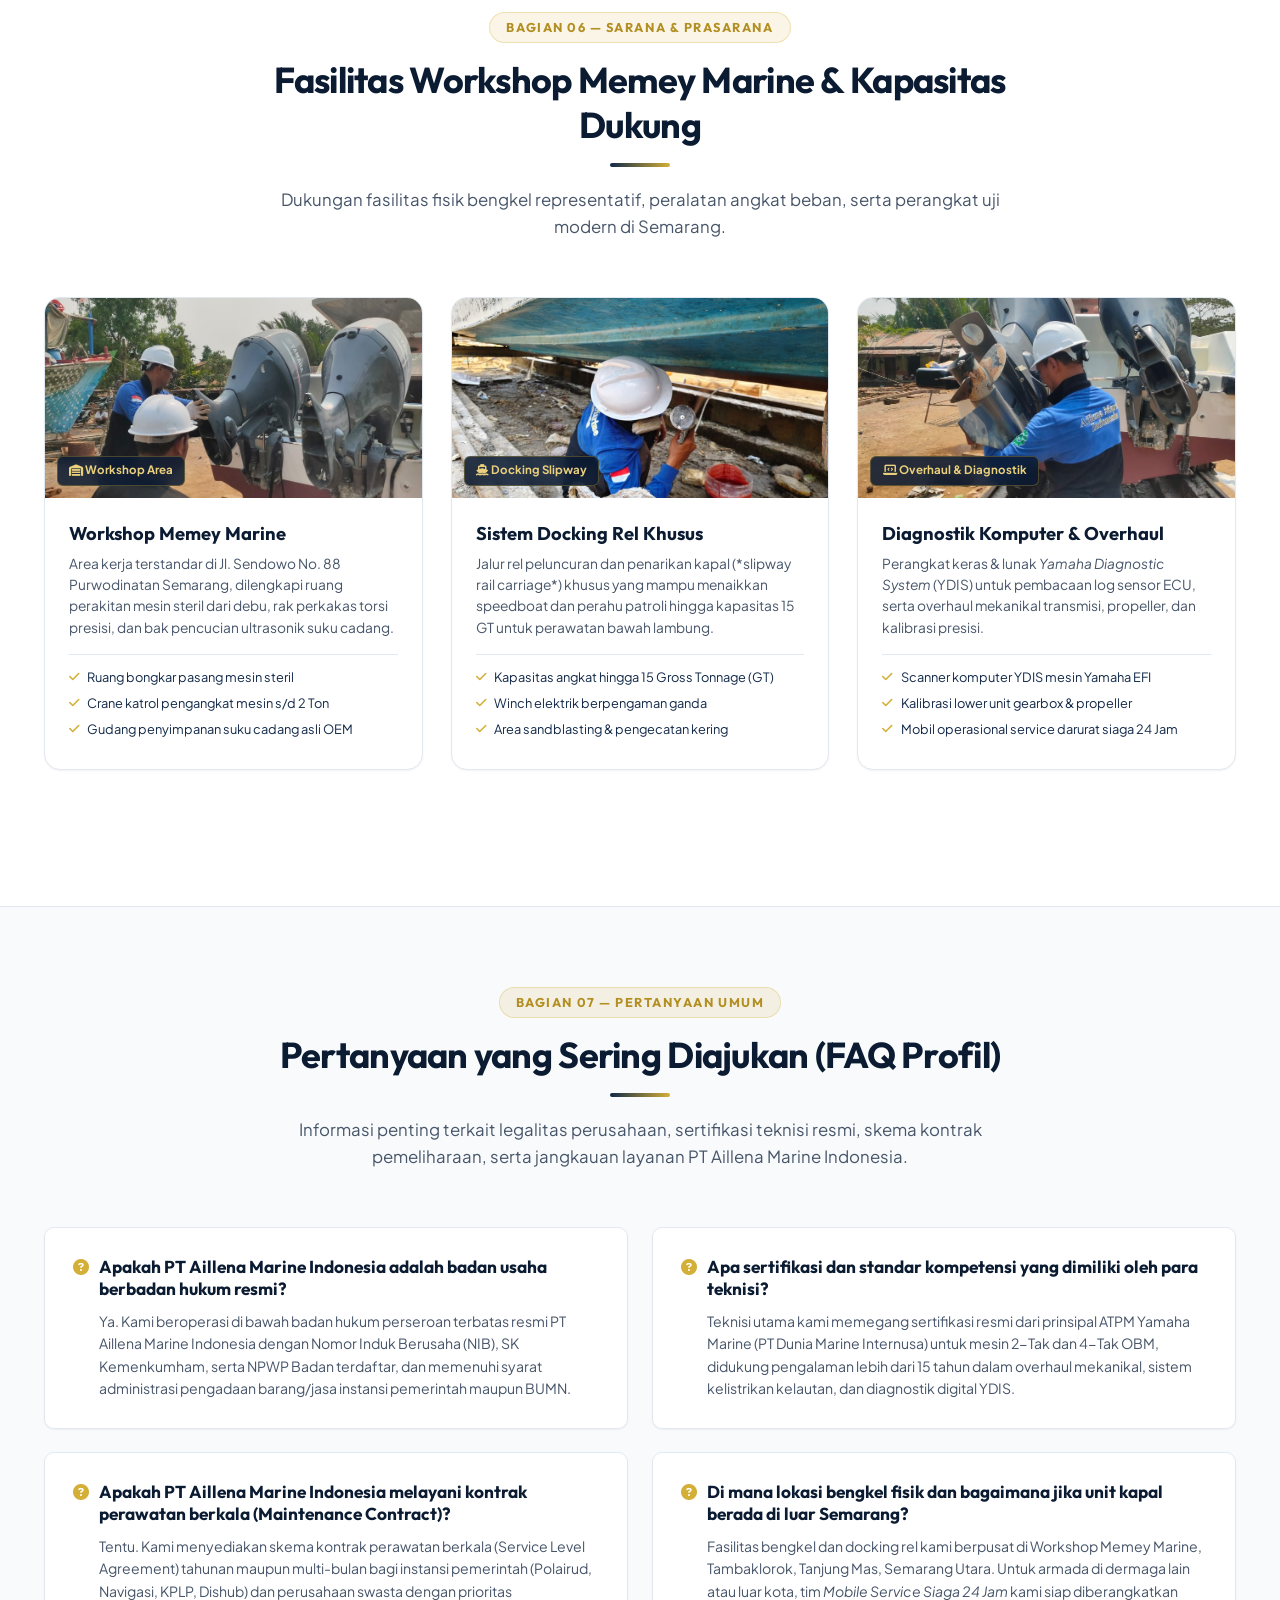
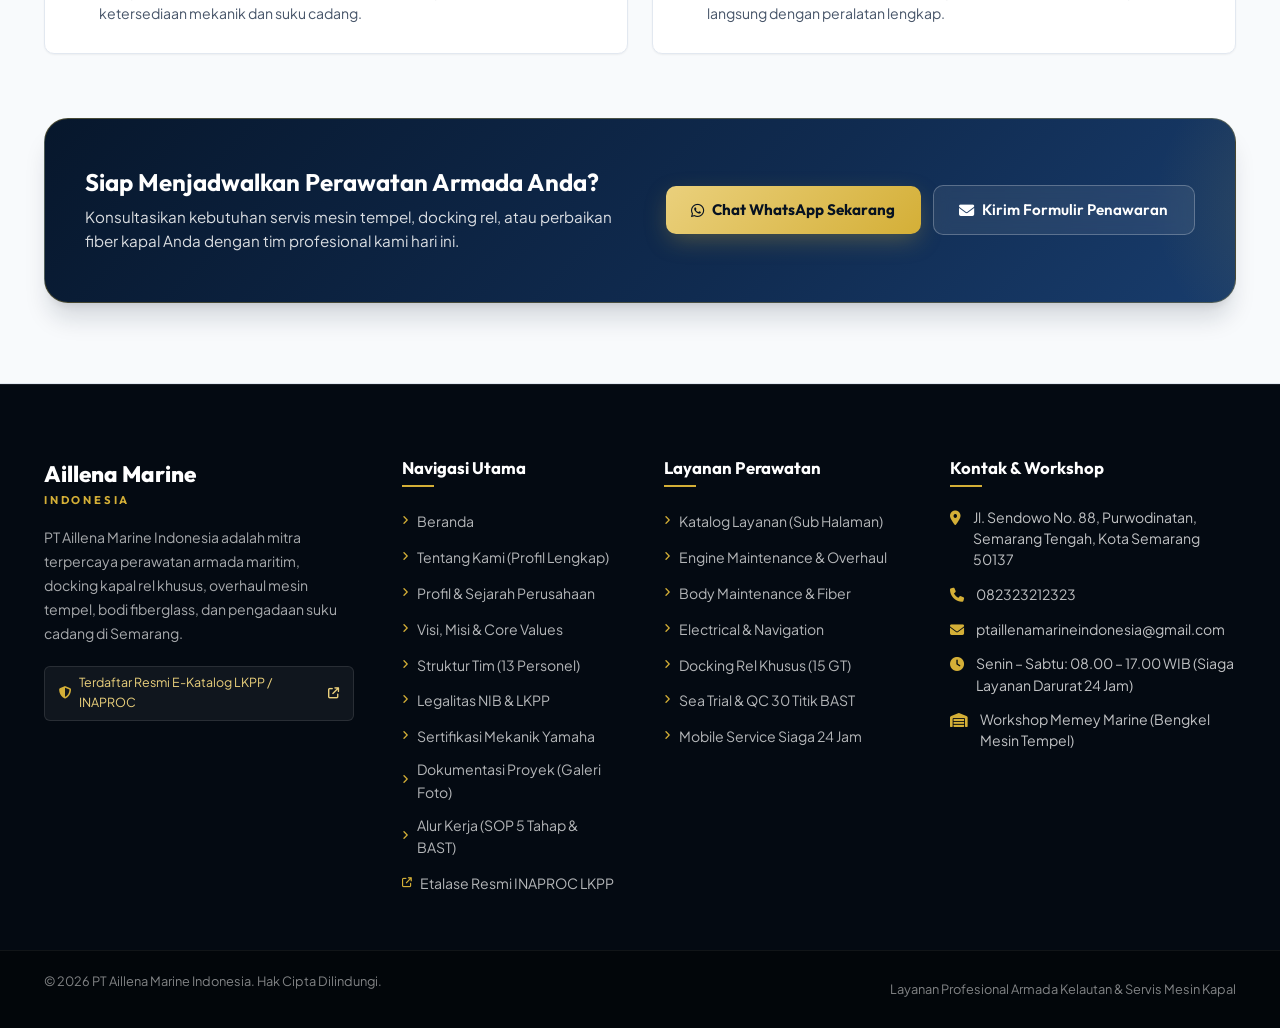
==== commit 806d1299: "fix(mobile): resolve layout truncation and overflow across all subpages" ====
--- a/about.html
+++ b/about.html
@@ -1499,7 +1499,7 @@
             <h4>Siap Menjadwalkan Perawatan Armada Anda?</h4>
             <p>Konsultasikan kebutuhan servis mesin tempel, docking rel, atau perbaikan fiber kapal Anda dengan tim profesional kami hari ini.</p>
           </div>
-          <div style="display: flex; gap: 0.75rem; flex-wrap: wrap;">
+          <div class="cta-banner-actions">
             <a href="https://wa.me/6282323212323?text=Halo%20PT%20Aillena%20Marine%20Indonesia,%20saya%20tertarik%20dengan%20layanan%20perawatan%20armada%20kapal%20Anda." target="_blank" class="btn btn-gold">
               <i class="fa-brands fa-whatsapp"></i> Chat WhatsApp Sekarang
             </a>
--- a/styles.css
+++ b/styles.css
@@ -107,8 +107,11 @@
   list-style: none;
 }
 
+img, video, iframe, svg, canvas {
+  max-width: 100%;
+}
+
 img {
-  max-width: 100%;
   height: auto;
   display: block;
 }
@@ -236,11 +239,13 @@
 }
 
 .section-tag {
-  display: inline-block;
+  display: inline-flex;
+  align-items: center;
+  gap: 0.45rem;
   font-family: var(--font-heading);
   font-size: 0.8rem;
   font-weight: 700;
-  letter-spacing: 0.15em;
+  letter-spacing: 0.12em;
   text-transform: uppercase;
   color: var(--gold-dark);
   background-color: rgba(212, 175, 55, 0.12);
@@ -248,6 +253,10 @@
   border-radius: var(--radius-full);
   margin-bottom: 0.85rem;
   border: 1px solid rgba(212, 175, 55, 0.3);
+  max-width: 100%;
+  white-space: normal;
+  line-height: 1.4;
+  overflow-wrap: break-word;
 }
 
 .section-title {
@@ -1618,6 +1627,11 @@
   border: 1px solid rgba(212, 175, 55, 0.3);
 }
 
+.detail-content {
+  min-width: 0;
+  flex: 1;
+}
+
 .detail-content .label {
   display: block;
   font-size: 0.75rem;
@@ -1632,6 +1646,19 @@
   font-size: 0.95rem;
   color: #FFFFFF;
   line-height: 1.5;
+  overflow-wrap: break-word;
+  word-break: break-word;
+}
+
+.contact-link {
+  color: #FFFFFF;
+  text-decoration: none;
+  transition: var(--transition-fast);
+}
+
+.contact-link:hover, .contact-link:active {
+  color: var(--gold-light);
+  text-decoration: underline;
 }
 
 .emergency-badge {
@@ -1644,8 +1671,11 @@
   color: #FDA4AF;
   font-size: 0.76rem;
   font-weight: 600;
-  padding: 0.25rem 0.65rem;
-  border-radius: var(--radius-full);
+  padding: 0.35rem 0.65rem;
+  border-radius: var(--radius-md);
+  max-width: 100%;
+  white-space: normal;
+  line-height: 1.35;
 }
 
 .pulse-dot {
@@ -2062,11 +2092,13 @@
 
 .breadcrumb-nav {
   display: flex;
-  align-items: center;
-  gap: 0.6rem;
+  flex-wrap: wrap;
+  align-items: center;
+  gap: 0.4rem 0.6rem;
   font-size: 0.85rem;
   color: rgba(255, 255, 255, 0.7);
   margin-bottom: 1.25rem;
+  line-height: 1.4;
 }
 
 .breadcrumb-nav a {
@@ -2098,6 +2130,8 @@
   line-height: 1.2;
   margin-bottom: 1rem;
   letter-spacing: -0.02em;
+  overflow-wrap: break-word;
+  word-break: normal;
 }
 
 .subpage-subtitle {
@@ -3408,6 +3442,11 @@
   gap: 1.5rem;
 }
 
+.cta-banner-content {
+  flex: 1;
+  min-width: 280px;
+}
+
 .cta-banner-content h4 {
   color: #FFFFFF;
   font-size: 1.35rem;
@@ -3418,6 +3457,10 @@
   color: rgba(255, 255, 255, 0.8);
   font-size: 0.92rem;
   margin: 0;
+}
+
+.cta-banner-action {
+  flex-shrink: 0;
 }
 
 /* Mobile drawer accordion / sub-links */
@@ -3650,18 +3693,78 @@
 
 /* Service Specs Comparison Table */
 .service-table-container {
+  width: 100%;
   overflow-x: auto;
+  -webkit-overflow-scrolling: touch;
   margin-top: 2rem;
   border-radius: var(--radius-lg);
   border: 1px solid var(--border-light);
   background: #FFFFFF;
+  box-shadow: var(--shadow-sm);
 }
 
 .service-specs-table {
   width: 100%;
+  min-width: 620px;
   border-collapse: collapse;
   font-size: 0.88rem;
   text-align: left;
+}
+
+/* ==========================================================================
+   Subpage Closing CTA Banner
+   ========================================================================== */
+.about-subpage-cta-banner {
+  background: linear-gradient(135deg, #07172C 0%, #102B50 60%, #183C6C 100%);
+  border-radius: var(--radius-xl);
+  padding: 3rem 2.5rem;
+  border: 1px solid rgba(212, 175, 55, 0.3);
+  box-shadow: var(--shadow-xl);
+  display: flex;
+  justify-content: space-between;
+  align-items: center;
+  gap: 2rem;
+  margin-top: 4rem;
+  position: relative;
+  overflow: hidden;
+}
+
+.about-subpage-cta-banner::before {
+  content: '';
+  position: absolute;
+  top: -40%;
+  right: -20%;
+  width: 320px;
+  height: 320px;
+  border-radius: 50%;
+  background: radial-gradient(circle, rgba(212, 175, 55, 0.15) 0%, transparent 70%);
+  pointer-events: none;
+}
+
+.about-subpage-cta-banner .cta-banner-content {
+  flex: 1;
+}
+
+.about-subpage-cta-banner .cta-banner-content h4 {
+  color: #FFFFFF;
+  font-size: 1.5rem;
+  margin-bottom: 0.5rem;
+  font-family: var(--font-heading);
+}
+
+.about-subpage-cta-banner .cta-banner-content p {
+  color: rgba(255, 255, 255, 0.85);
+  font-size: 0.95rem;
+  line-height: 1.6;
+  margin: 0;
+}
+
+.cta-banner-actions {
+  display: flex;
+  gap: 0.75rem;
+  flex-wrap: wrap;
+  align-items: center;
+  flex-shrink: 0;
 }
 
 .service-specs-table th {
@@ -4988,92 +5091,832 @@
     padding-left: 4px;
   }
 
-  /* Hero Section Mobile */
-  .hero-section { min-height: 80vh; padding: 4.5rem 0 3.5rem 0; }
-  .hero-title { font-size: 2.15rem; }
-  .hero-description { font-size: 1rem; }
-  .hero-stats { grid-template-columns: 1fr; }
-
-  .section { padding: 3.75rem 0; }
-  .section-title { font-size: 1.85rem; }
-
-  .services-grid { grid-template-columns: 1fr; }
-  .partner-logos-grid { grid-template-columns: 1fr 1fr; }
-  .contact-grid { grid-template-columns: 1fr; }
-  .form-row { grid-template-columns: 1fr; }
-
-  /* iOS Auto-Zoom Prevention (font-size >= 16px) */
-  .form-group input,
-  .form-group select,
-  .form-group textarea {
-    font-size: 16px !important;
-    padding: 0.8rem 0.95rem;
-  }
-
-  .vm-grid { grid-template-columns: 1fr; }
-  .leadership-block { grid-template-columns: 1fr; }
-
-  .footer-container { grid-template-columns: 1fr; gap: 2rem; }
-  .floating-wa-label { display: none; }
-  .floating-wa { 
-    padding: 0; 
-    width: 52px; 
-    height: 52px; 
+  /* Global Container & Heading Mobile Adjustments */
+  .section { padding: 3.25rem 0; }
+  .section-title { font-size: clamp(1.65rem, 5.5vw, 1.95rem); line-height: 1.28; overflow-wrap: break-word; }
+  .section-subtitle { font-size: 0.9rem; line-height: 1.6; margin-bottom: 2rem; overflow-wrap: break-word; }
+  .section-title-sm { font-size: 1.25rem; }
+
+  /* 1. Hero Section Mobile */
+  .hero-section { min-height: auto; padding: 3.75rem 0 3rem 0; }
+  .hero-content { width: 100%; max-width: 100%; }
+  .hero-badge {
+    max-width: 100%;
+    white-space: normal;
+    text-align: left;
+    font-size: 0.78rem;
+    padding: 0.45rem 0.85rem;
+    line-height: 1.35;
+    margin-bottom: 1.25rem;
+    display: inline-flex;
+    align-items: center;
+  }
+  .hero-title {
+    font-size: clamp(1.85rem, 6.5vw, 2.35rem);
+    line-height: 1.22;
+    margin-bottom: 1.15rem;
+    overflow-wrap: break-word;
+    word-break: normal;
+  }
+  .hero-description {
+    font-size: 0.95rem;
+    line-height: 1.6;
+    margin-bottom: 1.85rem;
+    max-width: 100%;
+    overflow-wrap: break-word;
+  }
+  .hero-actions {
+    flex-direction: column;
+    width: 100%;
+    gap: 0.75rem;
+    margin-bottom: 2.25rem;
+  }
+  .hero-actions .btn {
+    width: 100%;
+    justify-content: center;
+    white-space: normal;
+    text-align: center;
+  }
+  .hero-stats {
+    grid-template-columns: 1fr;
+    gap: 0.75rem;
+    width: 100%;
+    padding-top: 1.5rem;
+  }
+  .hero-stats .stat-card {
+    width: 100%;
+    min-width: 0;
+    padding: 0.85rem 1rem;
+    box-sizing: border-box;
+  }
+  .stat-info {
+    min-width: 0;
+    flex: 1;
+  }
+  .stat-info h4 {
+    font-size: 0.92rem;
+    overflow-wrap: break-word;
+    word-break: normal;
+  }
+  .stat-info p {
+    font-size: 0.78rem;
+    overflow-wrap: break-word;
+    word-break: normal;
+  }
+
+  /* 2. About Us Section Mobile */
+  .about-section {
+    overflow-x: hidden;
+    width: 100%;
+  }
+  .about-grid {
+    grid-template-columns: 1fr;
+    gap: 1.5rem;
+    width: 100%;
+  }
+  .about-story, .about-team-column {
+    width: 100%;
+    max-width: 100%;
+    min-width: 0;
+    box-sizing: border-box;
+  }
+  .story-card {
+    padding: 1.45rem 1.15rem;
+    border-radius: var(--radius-md);
+    width: 100%;
+    box-sizing: border-box;
+  }
+  .story-card h3 {
+    font-size: 1.35rem;
+    line-height: 1.3;
+    overflow-wrap: break-word;
+  }
+  .story-card p {
+    font-size: 0.92rem;
+    line-height: 1.6;
+    overflow-wrap: break-word;
+  }
+  .vm-grid {
+    grid-template-columns: 1fr;
+    gap: 0.85rem;
+    margin-top: 1.35rem;
+    width: 100%;
+  }
+  .vm-card {
+    padding: 1rem 0.9rem;
+    gap: 0.75rem;
+    min-width: 0;
+    width: 100%;
+    box-sizing: border-box;
+  }
+  .vm-body {
+    min-width: 0;
+    flex: 1;
+  }
+  .vm-body h4 {
+    font-size: 0.92rem;
+    margin-bottom: 0.2rem;
+  }
+  .vm-body p {
+    font-size: 0.82rem;
+    line-height: 1.45;
+    overflow-wrap: break-word;
+  }
+  .legal-badge-card {
+    flex-direction: column;
+    align-items: flex-start;
+    gap: 1rem;
+    padding: 1.45rem 1.15rem;
+    border-radius: var(--radius-md);
+    width: 100%;
+    box-sizing: border-box;
+  }
+  .legal-icon {
+    font-size: 1.85rem;
+  }
+  .legal-text {
+    width: 100%;
+    min-width: 0;
+  }
+  .legal-text h4 {
+    font-size: 1rem;
+    line-height: 1.35;
+    overflow-wrap: break-word;
+  }
+  .legal-text p {
+    font-size: 0.84rem;
+    line-height: 1.5;
+    overflow-wrap: break-word;
+  }
+  .legal-action-buttons {
     display: flex;
-    align-items: center;
+    flex-direction: column;
+    gap: 0.6rem;
+    width: 100%;
+    margin-top: 0.85rem;
+  }
+  .legal-action-buttons .btn {
+    width: 100% !important;
     justify-content: center;
-    border-radius: 50%;
-    bottom: max(1.25rem, calc(1rem + env(safe-area-inset-bottom)));
-    right: max(1rem, calc(1rem + env(safe-area-inset-right)));
-    box-shadow: 0 4px 18px rgba(37, 211, 102, 0.45);
-    z-index: 999;
-  }
-  .back-to-top {
-    width: 44px;
-    height: 44px;
-    border-radius: 50%;
-    bottom: max(1.25rem, calc(1rem + env(safe-area-inset-bottom)));
-    left: max(1rem, calc(1rem + env(safe-area-inset-left)));
-    z-index: 998;
+    white-space: normal !important;
+    text-align: center;
+    font-size: 0.82rem;
+    padding: 0.65rem 0.85rem;
+    margin: 0 !important;
+    box-sizing: border-box;
+  }
+  .team-overview-card {
+    padding: 1.45rem 1.15rem;
+    border-radius: var(--radius-md);
+    min-width: 0;
+    width: 100%;
+    box-sizing: border-box;
+    margin-bottom: 1.25rem;
+  }
+  .card-header-styled {
+    gap: 0.75rem;
+  }
+  .card-header-styled > div {
+    flex: 1;
+    min-width: 0;
+  }
+  .card-header-styled h3 {
+    font-size: 1.2rem;
+    overflow-wrap: break-word;
+  }
+  .leadership-block {
+    grid-template-columns: 1fr;
+    gap: 0.75rem;
+    margin-bottom: 1.25rem;
+    width: 100%;
+  }
+  .leader-item {
+    padding: 0.75rem;
+    min-width: 0;
+    width: 100%;
+    box-sizing: border-box;
+  }
+  .leader-item > div {
+    flex: 1;
+    min-width: 0;
+  }
+  .cert-block {
+    padding: 1rem 0.85rem;
+    width: 100%;
+    box-sizing: border-box;
+  }
+  .cert-item {
+    gap: 0.65rem;
+    min-width: 0;
+    width: 100%;
+    box-sizing: border-box;
+  }
+  .cert-item > div {
+    flex: 1;
+    min-width: 0;
+  }
+  .cert-item strong {
+    font-size: 0.86rem;
+    overflow-wrap: break-word;
+  }
+  .cert-item p {
+    font-size: 0.76rem;
+    line-height: 1.45;
+    overflow-wrap: break-word;
+  }
+  .division-tags {
+    gap: 0.5rem;
+    width: 100%;
+  }
+  .tag-pill {
+    font-size: 0.76rem;
+    padding: 0.45rem 0.65rem;
+    line-height: 1.4;
+    display: flex;
+    align-items: flex-start;
+    gap: 0.5rem;
+    width: 100%;
+    box-sizing: border-box;
+  }
+  .tag-pill i {
+    margin-top: 0.2rem;
+    flex-shrink: 0;
+  }
+  .tag-text {
+    flex: 1;
+    min-width: 0;
+    overflow-wrap: break-word;
+    word-break: break-word;
+    line-height: 1.45;
+  }
+  .workshop-card {
+    width: 100%;
+    box-sizing: border-box;
+    border-radius: var(--radius-md);
+  }
+  .workshop-thumb {
+    height: 190px;
+    width: 100%;
+    object-fit: cover;
+  }
+  .workshop-overlay {
+    padding: 1rem;
+    box-sizing: border-box;
+  }
+  .workshop-overlay h4 {
+    font-size: 0.95rem;
+    margin-bottom: 0.2rem;
+  }
+  .workshop-overlay p {
+    font-size: 0.76rem;
+    line-height: 1.4;
+  }
+
+  /* About Subpage CTA Banner Mobile */
+  .about-subpage-cta-banner {
+    flex-direction: column !important;
+    align-items: stretch !important;
+    text-align: center !important;
+    gap: 1.25rem !important;
+    padding: 1.5rem 1.15rem !important;
+    margin-top: 2rem !important;
+    border-radius: var(--radius-md) !important;
+    width: 100% !important;
+    box-sizing: border-box !important;
+  }
+  .about-subpage-cta-banner .cta-banner-content {
+    width: 100% !important;
+  }
+  .about-subpage-cta-banner .cta-banner-content h4 {
+    font-size: 1.05rem !important;
+    line-height: 1.35 !important;
+    margin-bottom: 0.5rem !important;
+    overflow-wrap: break-word !important;
+    text-align: center !important;
+  }
+  .about-subpage-cta-banner .cta-banner-content p {
+    font-size: 0.85rem !important;
+    line-height: 1.55 !important;
+    overflow-wrap: break-word !important;
+    text-align: center !important;
+  }
+  .about-subpage-cta-banner .cta-banner-action {
+    width: 100% !important;
+    display: flex !important;
+    justify-content: center !important;
+  }
+  .about-subpage-cta-banner .btn {
+    width: 100% !important;
+    justify-content: center !important;
+    white-space: normal !important;
+    text-align: center !important;
+  }
+
+  /* 3. Services Section Mobile */
+  .services-grid {
+    grid-template-columns: 1fr;
+    gap: 1.5rem;
+  }
+  .service-card {
+    border-radius: var(--radius-md);
+    overflow: hidden;
+    min-width: 0;
+    width: 100%;
+  }
+  .service-card .service-content {
+    padding: 1.4rem 1.25rem;
+  }
+  .service-title {
+    font-size: 1.3rem;
+  }
+  .service-desc {
+    font-size: 0.88rem;
+    line-height: 1.55;
+    overflow-wrap: break-word;
+  }
+  .service-points li {
+    align-items: flex-start;
+    gap: 0.65rem;
+  }
+  .service-points li > div {
+    min-width: 0;
+    flex: 1;
+  }
+  .service-points strong {
+    font-size: 0.88rem;
+  }
+  .service-points .sub-detail {
+    font-size: 0.78rem;
+    line-height: 1.45;
+    overflow-wrap: break-word;
+  }
+
+  /* 4. Workflow Section Mobile */
+  .workflow-steps {
+    flex-direction: column;
+    gap: 0.65rem;
+    align-items: stretch;
+  }
+  .step-card {
+    width: 100%;
+    padding: 1.5rem 1.15rem;
+    border-radius: var(--radius-md);
+  }
+  .step-arrow {
+    transform: rotate(90deg);
+    margin: 0.35rem 0;
+    animation: arrowPulseVertical 2.4s ease-in-out infinite;
+    width: 100%;
+    justify-content: center;
+  }
+
+  /* 5. Clients & Partners Section Mobile */
+  .partner-logos-grid {
+    grid-template-columns: 1fr 1fr;
+    gap: 0.75rem;
+    margin-bottom: 2.75rem;
+  }
+  .partner-card {
+    min-height: 95px;
+    padding: 1rem 0.5rem;
+    border-radius: var(--radius-md);
+  }
+  .partner-logo-img {
+    max-height: 34px;
+    max-width: 140px;
+  }
+  .brand-caption {
+    font-size: 0.68rem;
+  }
+  .clients-grid {
+    grid-template-columns: 1fr;
+    gap: 1rem;
+  }
+  .client-badge-item {
+    width: 100%;
+    padding: 1.35rem 1rem;
+    border-radius: var(--radius-md);
+    min-width: 0;
+  }
+  .client-name {
+    font-size: 0.95rem;
+    overflow-wrap: break-word;
+  }
+  .client-detail {
+    font-size: 0.78rem;
+    overflow-wrap: break-word;
+  }
+  .client-scope {
+    font-size: 0.72rem;
+    overflow-wrap: break-word;
+    text-align: center;
+    line-height: 1.35;
+    flex-wrap: wrap;
+  }
+
+  /* Contact Section Mobile Optimization */
+  .contact-section {
+    padding: 3.5rem 0;
+    scroll-margin-top: 75px;
+  }
+  .contact-grid {
+    grid-template-columns: 1fr;
+    gap: 1.5rem;
+    margin-bottom: 2rem;
+  }
+  .contact-info-panel .info-card {
+    padding: 1.65rem 1.25rem;
+    height: auto;
+  }
+  .contact-info-panel h3 {
+    font-size: 1.3rem;
+    margin-bottom: 0.5rem;
+  }
+  .info-intro {
+    font-size: 0.88rem;
+    margin-bottom: 1.35rem;
+    line-height: 1.55;
+  }
+  .contact-details-list {
+    gap: 1.15rem;
+    margin-bottom: 1.35rem;
+  }
+  .detail-item {
+    gap: 0.85rem;
+    align-items: flex-start;
+  }
+  .detail-icon {
+    width: 38px;
+    height: 38px;
+    font-size: 1rem;
+    border-radius: var(--radius-sm);
+    flex-shrink: 0;
+  }
+  .detail-content {
+    min-width: 0;
+    flex: 1;
+  }
+  .detail-content .label {
+    font-size: 0.7rem;
+    margin-bottom: 0.15rem;
+  }
+  .detail-content .value {
+    font-size: 0.88rem;
+    line-height: 1.45;
+  }
+  .emergency-badge {
+    font-size: 0.72rem;
+    padding: 0.35rem 0.6rem;
+    border-radius: var(--radius-md);
+    margin-top: 0.35rem;
+    line-height: 1.35;
+  }
+  .quick-wa-box {
+    margin-top: 0.75rem;
+    padding: 1.15rem 1rem;
+    flex-direction: column;
+    align-items: stretch;
+    text-align: center;
+    gap: 0.75rem;
+  }
+  .wa-big-icon {
+    font-size: 2rem;
+    margin: 0 auto;
+  }
+  .wa-box-text h4 {
+    font-size: 0.95rem;
+    margin-bottom: 0.2rem;
+  }
+  .wa-box-text p {
+    font-size: 0.78rem;
+    line-height: 1.45;
+  }
+  .quick-wa-box .btn {
+    width: 100%;
+    justify-content: center;
+    padding: 0.75rem 1rem;
+    font-size: 0.88rem;
+  }
+  .form-card {
+    padding: 1.65rem 1.25rem;
+  }
+  .form-card h3 {
+    font-size: 1.3rem;
+  }
+  .form-desc {
+    font-size: 0.84rem;
+    margin-bottom: 1.25rem;
+    line-height: 1.5;
+  }
+  .form-row {
+    grid-template-columns: 1fr;
+    gap: 0.85rem;
+  }
+  .inquiry-form {
+    gap: 0.95rem;
+  }
+  .inquiry-form button[type="submit"] {
+    padding: 0.85rem 1rem;
+    font-size: 0.92rem;
+    white-space: normal;
+    line-height: 1.35;
+    text-align: center;
+    justify-content: center;
+  }
+  .map-container-card {
+    margin-top: 1.5rem;
+  }
+  .map-card-header {
+    padding: 0.85rem 1rem;
+    flex-direction: column;
+    align-items: stretch;
+    gap: 0.65rem;
+    font-size: 0.82rem;
+  }
+  .map-card-header .btn {
+    width: 100%;
+    justify-content: center;
+  }
+  .map-embed-wrapper iframe {
+    height: 260px;
   }
 
   /* Subpage Adjustments for Mobile */
-  .subpage-hero { padding: 3.5rem 0 2.5rem 0; }
-  .subpage-title { font-size: 2.05rem; }
-  .subpage-subtitle { font-size: 0.95rem; }
-  .hero-quick-stats { grid-template-columns: 1fr; }
-  .sticky-subnav { top: 68px; padding: 0.5rem 0; }
-  .subnav-arrow { width: 36px; height: 36px; font-size: 0.82rem; }
-  .subnav-btn { font-size: 0.78rem; padding: 0.45rem 0.85rem; }
-  .subpage-section { padding: 3.5rem 0; }
+  .subpage-hero {
+    padding: 2.75rem 0 2rem 0;
+    overflow-x: clip;
+  }
+  .breadcrumb-nav {
+    font-size: 0.78rem;
+    gap: 0.35rem 0.5rem;
+    margin-bottom: 0.85rem;
+    line-height: 1.4;
+  }
+  .breadcrumb-separator {
+    font-size: 0.65rem;
+  }
+  .section-tag {
+    font-size: 0.72rem;
+    letter-spacing: 0.08em;
+    padding: 0.35rem 0.75rem;
+    margin-bottom: 0.75rem;
+    line-height: 1.4;
+    border-radius: var(--radius-md);
+  }
+  .subpage-title {
+    font-size: clamp(1.45rem, 5.5vw, 1.85rem);
+    line-height: 1.28;
+    margin-bottom: 0.85rem;
+    overflow-wrap: break-word;
+    word-break: normal;
+  }
+  .subpage-title br {
+    display: none;
+  }
+  .subpage-subtitle {
+    font-size: 0.88rem;
+    line-height: 1.6;
+    margin-bottom: 1.35rem;
+    overflow-wrap: break-word;
+  }
+  .hero-quick-stats {
+    grid-template-columns: repeat(2, 1fr);
+    gap: 0.75rem;
+    margin-top: 1.25rem;
+  }
+  .quick-stat-box {
+    flex-direction: column;
+    align-items: flex-start;
+    padding: 0.85rem 0.75rem;
+    gap: 0.45rem;
+    min-width: 0;
+  }
+  .quick-stat-box:hover {
+    transform: none;
+  }
+  .quick-stat-icon {
+    width: 36px;
+    height: 36px;
+    font-size: 1rem;
+    border-radius: var(--radius-sm);
+  }
+  .quick-stat-num {
+    font-size: 1.05rem;
+    line-height: 1.2;
+    overflow-wrap: break-word;
+    word-break: normal;
+  }
+  .quick-stat-label {
+    font-size: 0.7rem;
+    line-height: 1.35;
+    margin-top: 0.15rem;
+  }
+  .sticky-subnav {
+    top: 68px;
+    padding: 0.45rem 0;
+  }
+  .subnav-arrow {
+    width: 34px;
+    height: 34px;
+    font-size: 0.8rem;
+  }
+  .subnav-btn {
+    font-size: 0.78rem;
+    padding: 0.45rem 0.85rem;
+    white-space: nowrap;
+  }
+  .subpage-section {
+    padding: 3.25rem 0;
+    scroll-margin-top: 120px;
+  }
+
+  /* Global Button Mobile Text Wrapping */
+  .btn {
+    white-space: normal !important;
+    word-break: break-word !important;
+    text-align: center !important;
+  }
 
   .vision-banner-card { padding: 2rem 1.5rem; }
   .vision-statement { font-size: 1.35rem; }
   .mission-pillars-grid { grid-template-columns: 1fr; }
-  .core-values-wrapper { padding: 2rem 1.5rem; }
-  .core-values-grid { grid-template-columns: 1fr 1fr; }
+  .core-values-wrapper { padding: 2rem 1.25rem; }
+  .core-values-grid { grid-template-columns: 1fr !important; gap: 1rem !important; }
   .excellence-grid { grid-template-columns: 1fr; }
 
-  .org-chart-wrapper { padding: 2rem 1.25rem; overflow-x: auto; }
-  .org-branches-row { grid-template-columns: 1fr; }
-  .team-personnel-grid { grid-template-columns: 1fr; }
-  .legal-showcase-grid { grid-template-columns: 1fr; }
-  .lkpp-compliance-banner { padding: 2rem 1.5rem; }
-  .lkpp-perks { grid-template-columns: 1fr; }
-  .protocol-steps-grid { grid-template-columns: 1fr; }
-  .facilities-spotlight-grid { grid-template-columns: 1fr; }
-  .about-subpage-cta-banner { padding: 1.75rem 1.25rem; text-align: center; justify-content: center; }
+  /* Organization Hierarchy Mobile Fit */
+  .org-chart-wrapper {
+    padding: 1.75rem 0.85rem !important;
+    overflow-x: hidden !important;
+    width: 100% !important;
+    box-sizing: border-box !important;
+  }
+  .org-chart-title {
+    font-size: 1.25rem !important;
+    line-height: 1.35 !important;
+    word-break: break-word !important;
+  }
+  .org-chart-subtitle {
+    font-size: 0.8rem !important;
+    margin-bottom: 1.5rem !important;
+  }
+  .org-tree {
+    width: 100% !important;
+    align-items: center !important;
+  }
+  .org-row {
+    flex-direction: column !important;
+    align-items: center !important;
+    gap: 0.85rem !important;
+    width: 100% !important;
+  }
+  .org-node, .org-node.director {
+    min-width: 0 !important;
+    width: 100% !important;
+    max-width: 290px !important;
+    box-sizing: border-box !important;
+    padding: 0.85rem 1rem !important;
+    text-align: center !important;
+  }
+  .org-node-name {
+    font-size: 0.95rem !important;
+    word-break: break-word !important;
+  }
+  .org-node-role {
+    font-size: 0.7rem !important;
+    letter-spacing: 0.05em !important;
+  }
+  .org-node-meta {
+    font-size: 0.7rem !important;
+    word-break: break-word !important;
+  }
+  .org-connector {
+    height: 16px !important;
+  }
+  .org-branches-row {
+    grid-template-columns: 1fr !important;
+    gap: 0.85rem !important;
+    width: 100% !important;
+  }
+  .org-branch-card {
+    width: 100% !important;
+    box-sizing: border-box !important;
+  }
+
+  /* Team Filter & Personnel Mobile */
+  .team-filter-nav {
+    gap: 0.45rem !important;
+    justify-content: center !important;
+    margin-bottom: 2rem !important;
+    width: 100% !important;
+  }
+  .team-filter-btn {
+    font-size: 0.78rem !important;
+    padding: 0.45rem 0.85rem !important;
+    white-space: normal !important;
+  }
+  .team-personnel-grid { grid-template-columns: 1fr !important; gap: 1.25rem !important; }
+  .person-card {
+    width: 100% !important;
+    box-sizing: border-box !important;
+  }
+  .person-card-header {
+    padding: 1.25rem 1rem 0.85rem 1rem !important;
+  }
+  .person-card-body {
+    padding: 1rem !important;
+  }
+
+  /* Timeline Mobile Adjustments */
+  .timeline-block {
+    padding-left: 1.5rem !important;
+  }
+  .timeline-dot {
+    left: -1.5rem !important;
+    width: 12px !important;
+    height: 12px !important;
+  }
+  .timeline-year {
+    font-size: 0.74rem !important;
+  }
+  .timeline-title {
+    font-size: 1rem !important;
+    line-height: 1.35 !important;
+  }
+  .timeline-desc {
+    font-size: 0.84rem !important;
+    line-height: 1.55 !important;
+  }
+
+  /* Legal & LKPP Mobile Adjustments */
+  .legal-showcase-grid { grid-template-columns: 1fr !important; }
+  .lkpp-compliance-banner {
+    padding: 2rem 1.25rem !important;
+    grid-template-columns: 1fr !important;
+    gap: 1.75rem !important;
+    width: 100% !important;
+    box-sizing: border-box !important;
+  }
+  .lkpp-compliance-banner h3 {
+    font-size: 1.35rem !important;
+    line-height: 1.35 !important;
+  }
+  .lkpp-compliance-banner p {
+    font-size: 0.88rem !important;
+  }
+  .lkpp-perks {
+    grid-template-columns: 1fr !important;
+    gap: 0.65rem !important;
+  }
+  .lkpp-perk-item {
+    font-size: 0.84rem !important;
+  }
+  .lkpp-card-right {
+    width: 100% !important;
+    box-sizing: border-box !important;
+  }
+  .lkpp-card-right .btn {
+    width: 100% !important;
+    justify-content: center !important;
+    white-space: normal !important;
+  }
+
+  /* Protocols & Facilities Mobile */
+  .protocol-steps-grid { grid-template-columns: 1fr !important; }
+  .facilities-spotlight-grid { grid-template-columns: 1fr !important; }
+  .facility-feature-card {
+    width: 100% !important;
+    box-sizing: border-box !important;
+  }
 
   /* Services Detail Mobile Adjustments */
   .service-detail-block { padding: 2rem 1.25rem; }
   .service-detail-header { flex-direction: column; gap: 1rem; }
   .service-level-grid { grid-template-columns: 1fr; }
   .tech-callout-box { padding: 1.5rem; }
-  .service-specs-table-wrapper, .table-responsive { width: 100%; overflow-x: auto; -webkit-overflow-scrolling: touch; }
-  .service-specs-table th, .service-specs-table td { padding: 0.75rem 0.75rem; font-size: 0.8rem; }
+  .service-table-container {
+    width: 100% !important;
+    overflow-x: auto !important;
+    -webkit-overflow-scrolling: touch !important;
+    display: block !important;
+    margin-top: 1.5rem !important;
+    box-sizing: border-box !important;
+  }
+  .service-specs-table-wrapper, .table-responsive {
+    width: 100% !important;
+    overflow-x: auto !important;
+    -webkit-overflow-scrolling: touch !important;
+  }
+  .service-specs-table {
+    min-width: 580px !important;
+  }
+  .service-specs-table th, .service-specs-table td {
+    padding: 0.75rem 0.65rem !important;
+    font-size: 0.8rem !important;
+  }
 
   /* Workflow Detail Mobile Adjustments */
-  .workflow-flow-horizontal { grid-template-columns: 1fr; }
+  .workflow-flow-horizontal { grid-template-columns: 1fr !important; }
   .workflow-stage-detail { padding: 2rem 1.25rem; }
   .workflow-stage-header { flex-direction: column; gap: 1rem; align-items: flex-start; }
   .stage-metric-badge { align-items: flex-start; text-align: left; }
@@ -5084,6 +5927,94 @@
   .gallery-grid { grid-template-columns: 1fr; }
   .gallery-modal { padding: 1rem; }
   .gallery-modal-info { padding: 1.25rem; }
+
+  /* Subpage Closing CTA Banner Mobile */
+  .about-subpage-cta-banner {
+    flex-direction: column !important;
+    text-align: center !important;
+    padding: 2.25rem 1.25rem !important;
+    gap: 1.35rem !important;
+    margin-top: 3rem !important;
+    width: 100% !important;
+    box-sizing: border-box !important;
+  }
+  .about-subpage-cta-banner .cta-banner-content h4 {
+    font-size: 1.25rem !important;
+    line-height: 1.35 !important;
+  }
+  .about-subpage-cta-banner .cta-banner-content p {
+    font-size: 0.86rem !important;
+    line-height: 1.55 !important;
+  }
+  .cta-banner-actions {
+    width: 100% !important;
+    flex-direction: column !important;
+    gap: 0.75rem !important;
+  }
+  .cta-banner-actions .btn {
+    width: 100% !important;
+    justify-content: center !important;
+  }
+
+  /* Footer Mobile (<= 768px) */
+  .footer-container {
+    grid-template-columns: 1fr;
+    gap: 2.25rem;
+    padding: 3rem 1.25rem 2rem 1.25rem;
+  }
+  .footer-col {
+    width: 100%;
+  }
+  .footer-about {
+    font-size: 0.85rem;
+    line-height: 1.6;
+    overflow-wrap: break-word;
+  }
+  .footer-legal-tag {
+    display: inline-flex;
+    align-items: center;
+    flex-wrap: wrap;
+    white-space: normal;
+    line-height: 1.4;
+    font-size: 0.8rem;
+    overflow-wrap: break-word;
+  }
+  .footer-links li a {
+    font-size: 0.84rem;
+    line-height: 1.5;
+    overflow-wrap: break-word;
+  }
+  .footer-contact-item {
+    font-size: 0.84rem;
+    line-height: 1.5;
+    overflow-wrap: anywhere;
+    word-break: break-word;
+  }
+  .footer-bottom-inner {
+    flex-direction: column;
+    text-align: center;
+    gap: 0.5rem;
+    font-size: 0.78rem;
+  }
+
+  /* Floating Buttons Mobile (<= 768px) */
+  .floating-wa {
+    bottom: 20px;
+    right: 18px;
+    padding: 0.65rem 1rem;
+    font-size: 0.82rem;
+    gap: 0.45rem;
+  }
+  .floating-wa i {
+    font-size: 1.2rem;
+  }
+  .back-to-top {
+    bottom: 20px;
+    left: 18px;
+    width: 42px;
+    height: 42px;
+    font-size: 0.9rem;
+  }
 }
 
 @media (max-width: 480px) {
@@ -5137,6 +6068,19 @@
     font-size: 0.85rem;
   }
 
+  .contact-info-panel .info-card {
+    padding: 1.35rem 1rem;
+  }
+
+  .detail-content .value {
+    font-size: 0.85rem;
+    word-break: break-word;
+  }
+
+  .detail-content a.value {
+    word-break: break-all;
+  }
+
   .form-card {
     padding: 1.35rem 1rem;
   }
@@ -5153,12 +6097,38 @@
   }
 
   .about-subpage-cta-banner {
-    padding: 1.35rem 1rem;
+    padding: 1.35rem 1rem !important;
+    gap: 1rem !important;
+  }
+
+  .about-subpage-cta-banner .cta-banner-content h4 {
+    font-size: 1rem !important;
+    line-height: 1.3 !important;
+  }
+
+  .about-subpage-cta-banner .cta-banner-content p {
+    font-size: 0.82rem !important;
+    line-height: 1.5 !important;
   }
 
   .about-subpage-cta-banner .btn {
-    width: 100%;
-    justify-content: center;
+    width: 100% !important;
+    justify-content: center !important;
+    font-size: 0.88rem !important;
+    padding: 0.75rem 1rem !important;
+  }
+
+  .story-card, .team-overview-card, .legal-badge-card {
+    padding: 1.25rem 0.95rem;
+  }
+
+  .legal-action-buttons .btn {
+    font-size: 0.78rem !important;
+    padding: 0.6rem 0.75rem !important;
+  }
+
+  .workshop-thumb {
+    height: 175px;
   }
 
   .partner-logos-grid {
@@ -5182,31 +6152,53 @@
     padding: 1.25rem 0.95rem;
   }
 
+  .subpage-hero {
+    padding: 2.25rem 0 1.75rem 0;
+  }
+
   .subpage-title {
-    font-size: 1.75rem;
-    line-height: 1.25;
+    font-size: 1.4rem;
+    line-height: 1.26;
   }
 
   .subpage-subtitle {
-    font-size: 0.85rem;
+    font-size: 0.84rem;
+    margin-bottom: 1.15rem;
   }
 
   .hero-quick-stats {
     grid-template-columns: 1fr 1fr;
-    gap: 0.65rem;
+    gap: 0.55rem;
   }
 
   .quick-stat-box {
-    padding: 0.85rem 0.65rem;
-    text-align: center;
+    min-width: 0;
+    padding: 0.75rem 0.6rem;
+    gap: 0.35rem;
+    align-items: flex-start;
+    overflow-wrap: break-word;
+    word-break: break-word;
+    box-sizing: border-box;
+  }
+
+  .quick-stat-icon {
+    width: 32px;
+    height: 32px;
+    font-size: 0.9rem;
+    flex-shrink: 0;
   }
 
   .quick-stat-num {
-    font-size: 1.25rem;
+    font-size: 0.92rem;
+    white-space: normal;
+    word-break: break-word;
   }
 
   .quick-stat-label {
-    font-size: 0.68rem;
+    font-size: 0.65rem;
+    line-height: 1.3;
+    white-space: normal;
+    word-break: break-word;
   }
 
   .story-card, .vision-banner-card, .faq-card, .cert-showcase-card, .facility-feature-card, .sla-card {
@@ -5230,6 +6222,46 @@
   .map-card-header .btn {
     width: 100%;
     justify-content: center;
+  }
+
+  /* Extra Compact Footer & Floating Buttons (<= 480px) */
+  .footer-container {
+    padding: 2.5rem 1rem 1.75rem 1rem;
+    gap: 1.75rem;
+  }
+  .floating-wa {
+    bottom: 16px;
+    right: 14px;
+    padding: 0.55rem 0.85rem;
+    font-size: 0.78rem;
+  }
+  .floating-wa i {
+    font-size: 1.1rem;
+  }
+  .back-to-top {
+    bottom: 16px;
+    left: 14px;
+    width: 38px;
+    height: 38px;
+    font-size: 0.8rem;
+  }
+}
+
+@media (max-width: 380px) {
+  .hero-quick-stats {
+    grid-template-columns: 1fr !important;
+  }
+  .quick-stat-box {
+    padding: 0.75rem 0.85rem !important;
+  }
+  .org-node, .org-node.director {
+    max-width: 100% !important;
+  }
+  .subpage-title {
+    font-size: 1.25rem !important;
+  }
+  .section-title {
+    font-size: 1.35rem !important;
   }
 }
 
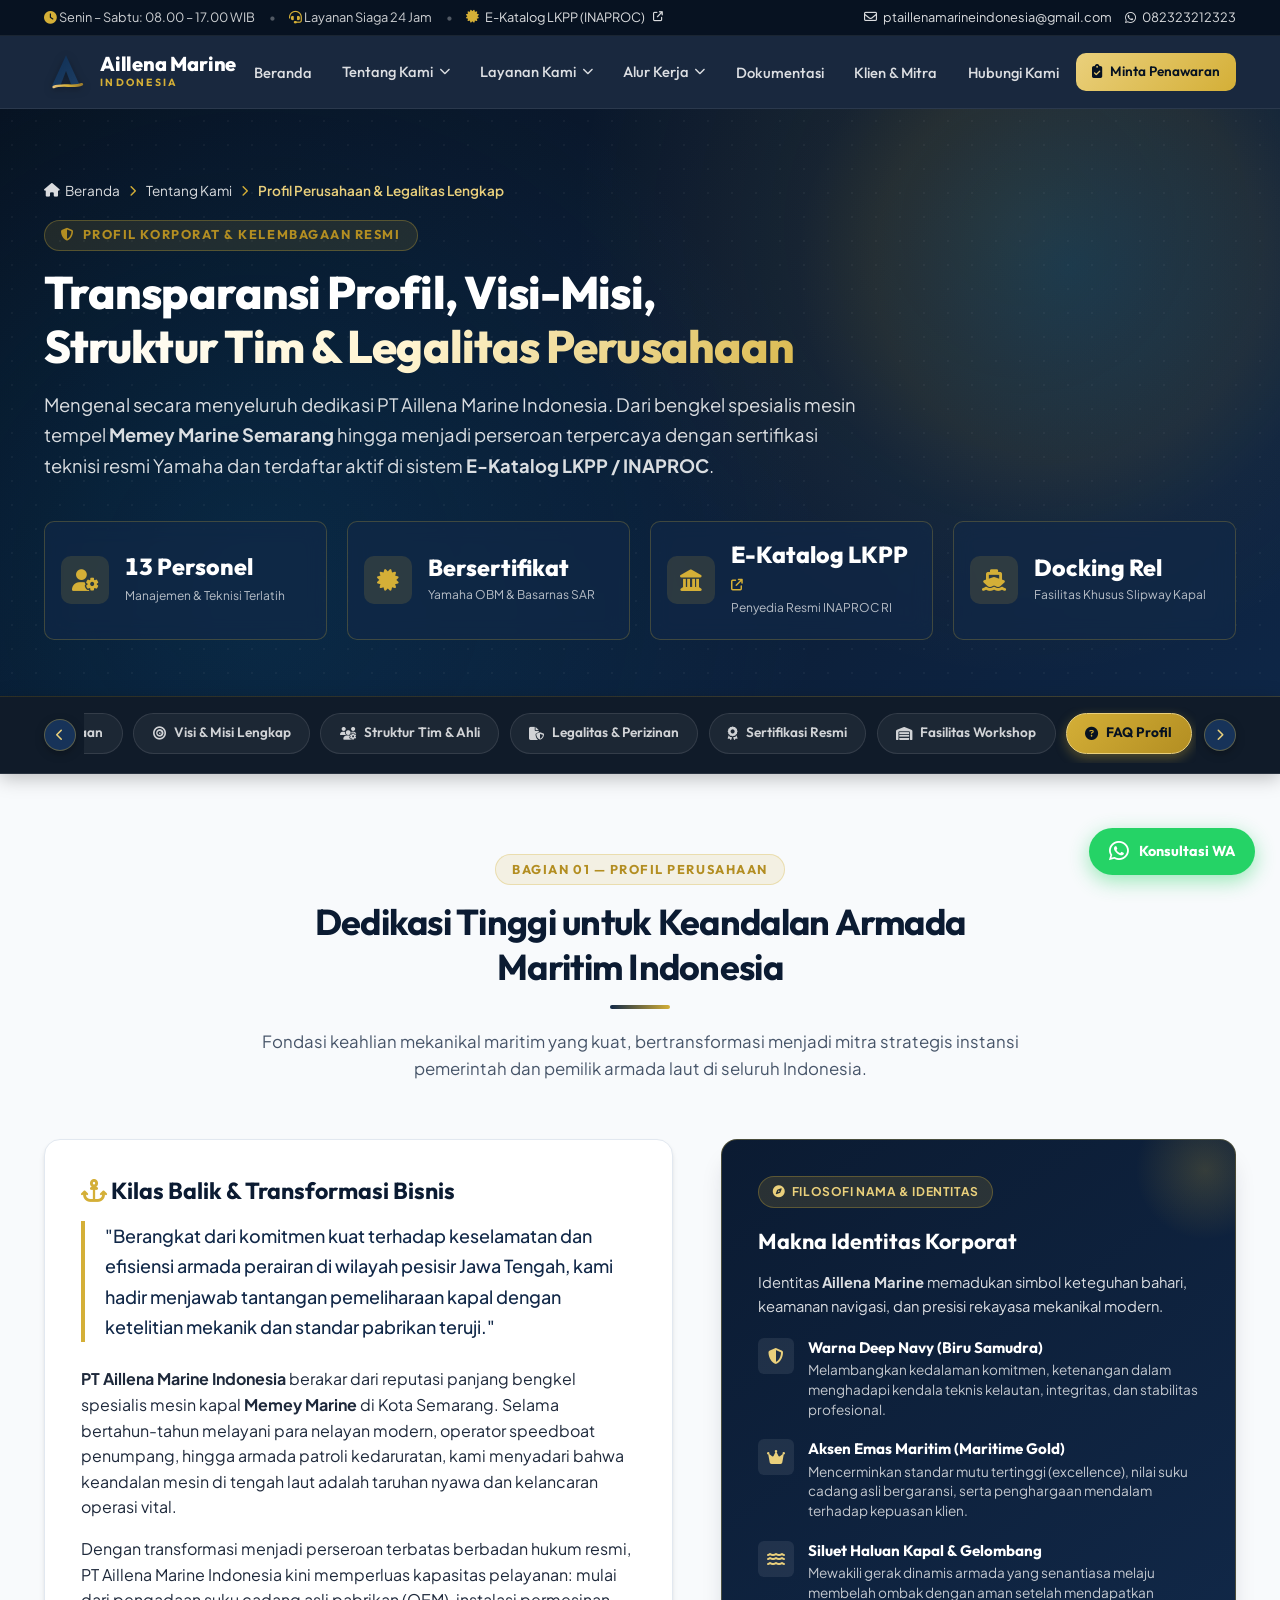
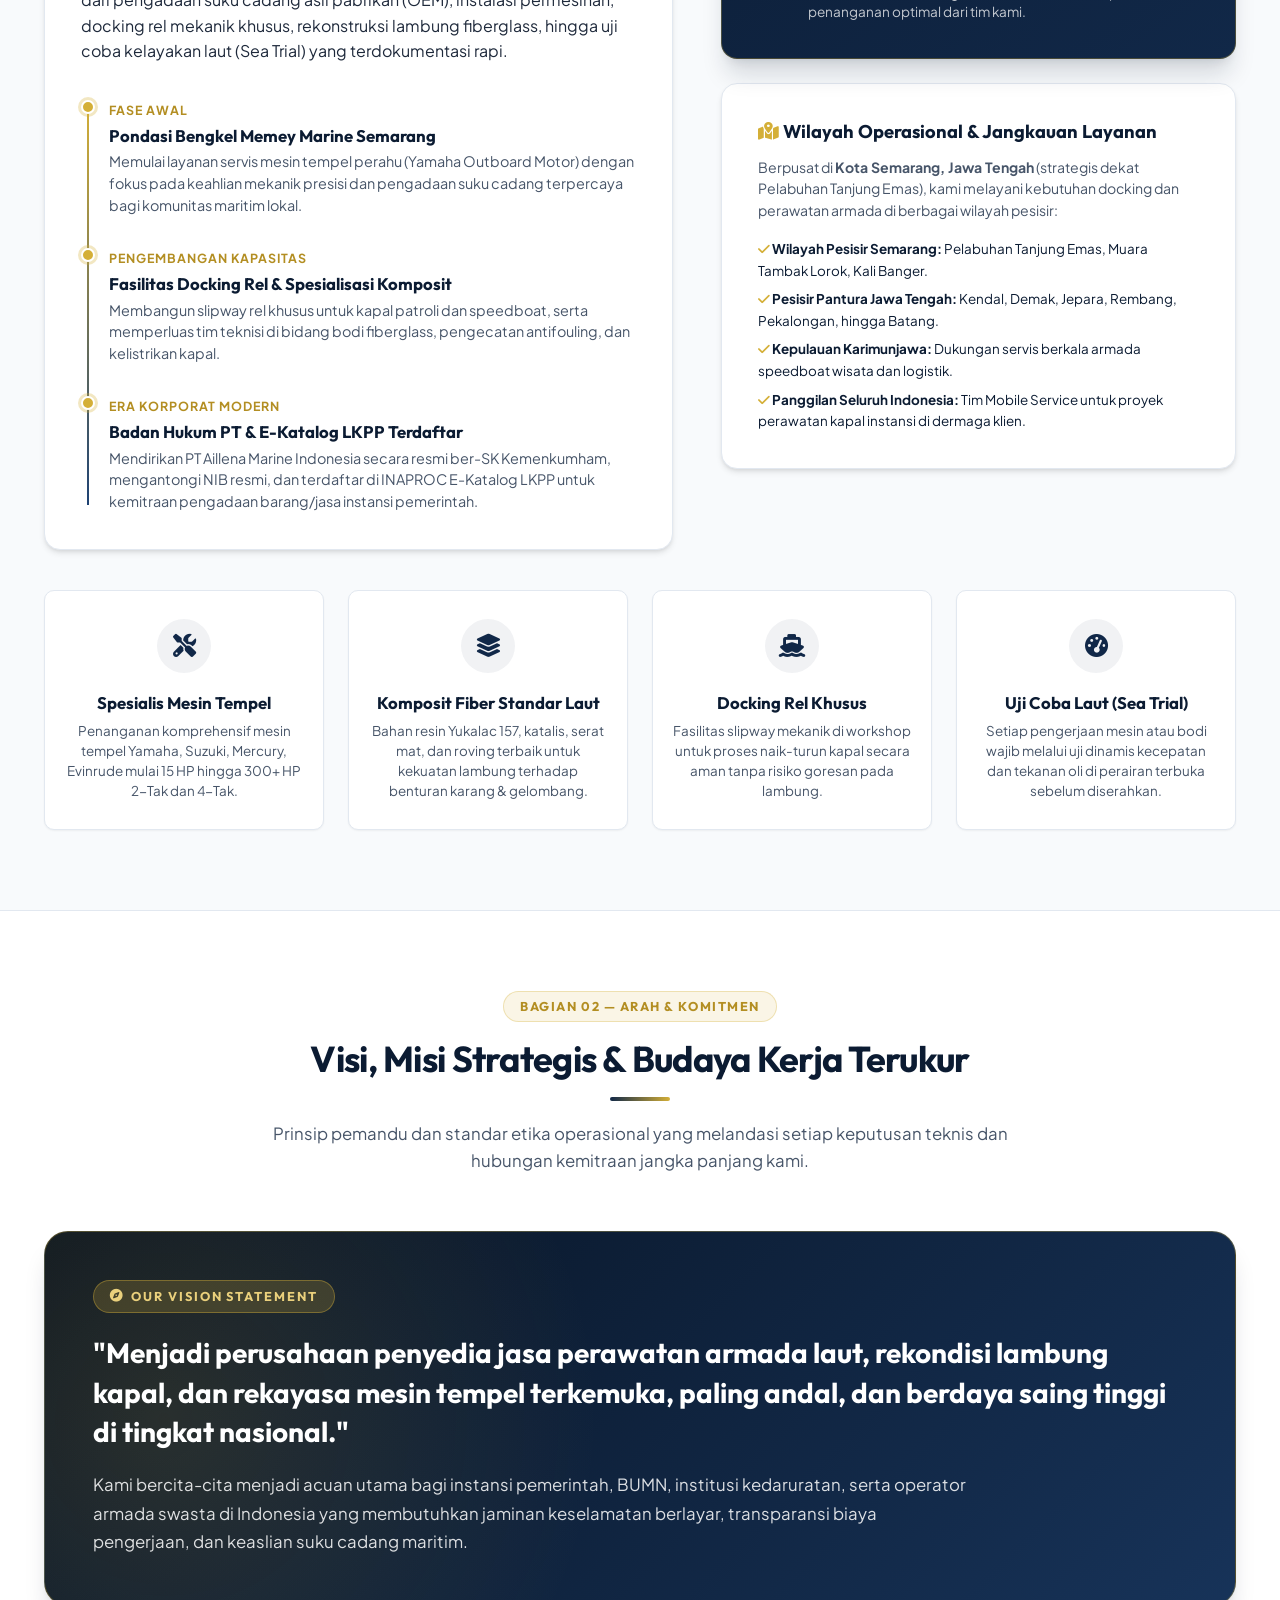
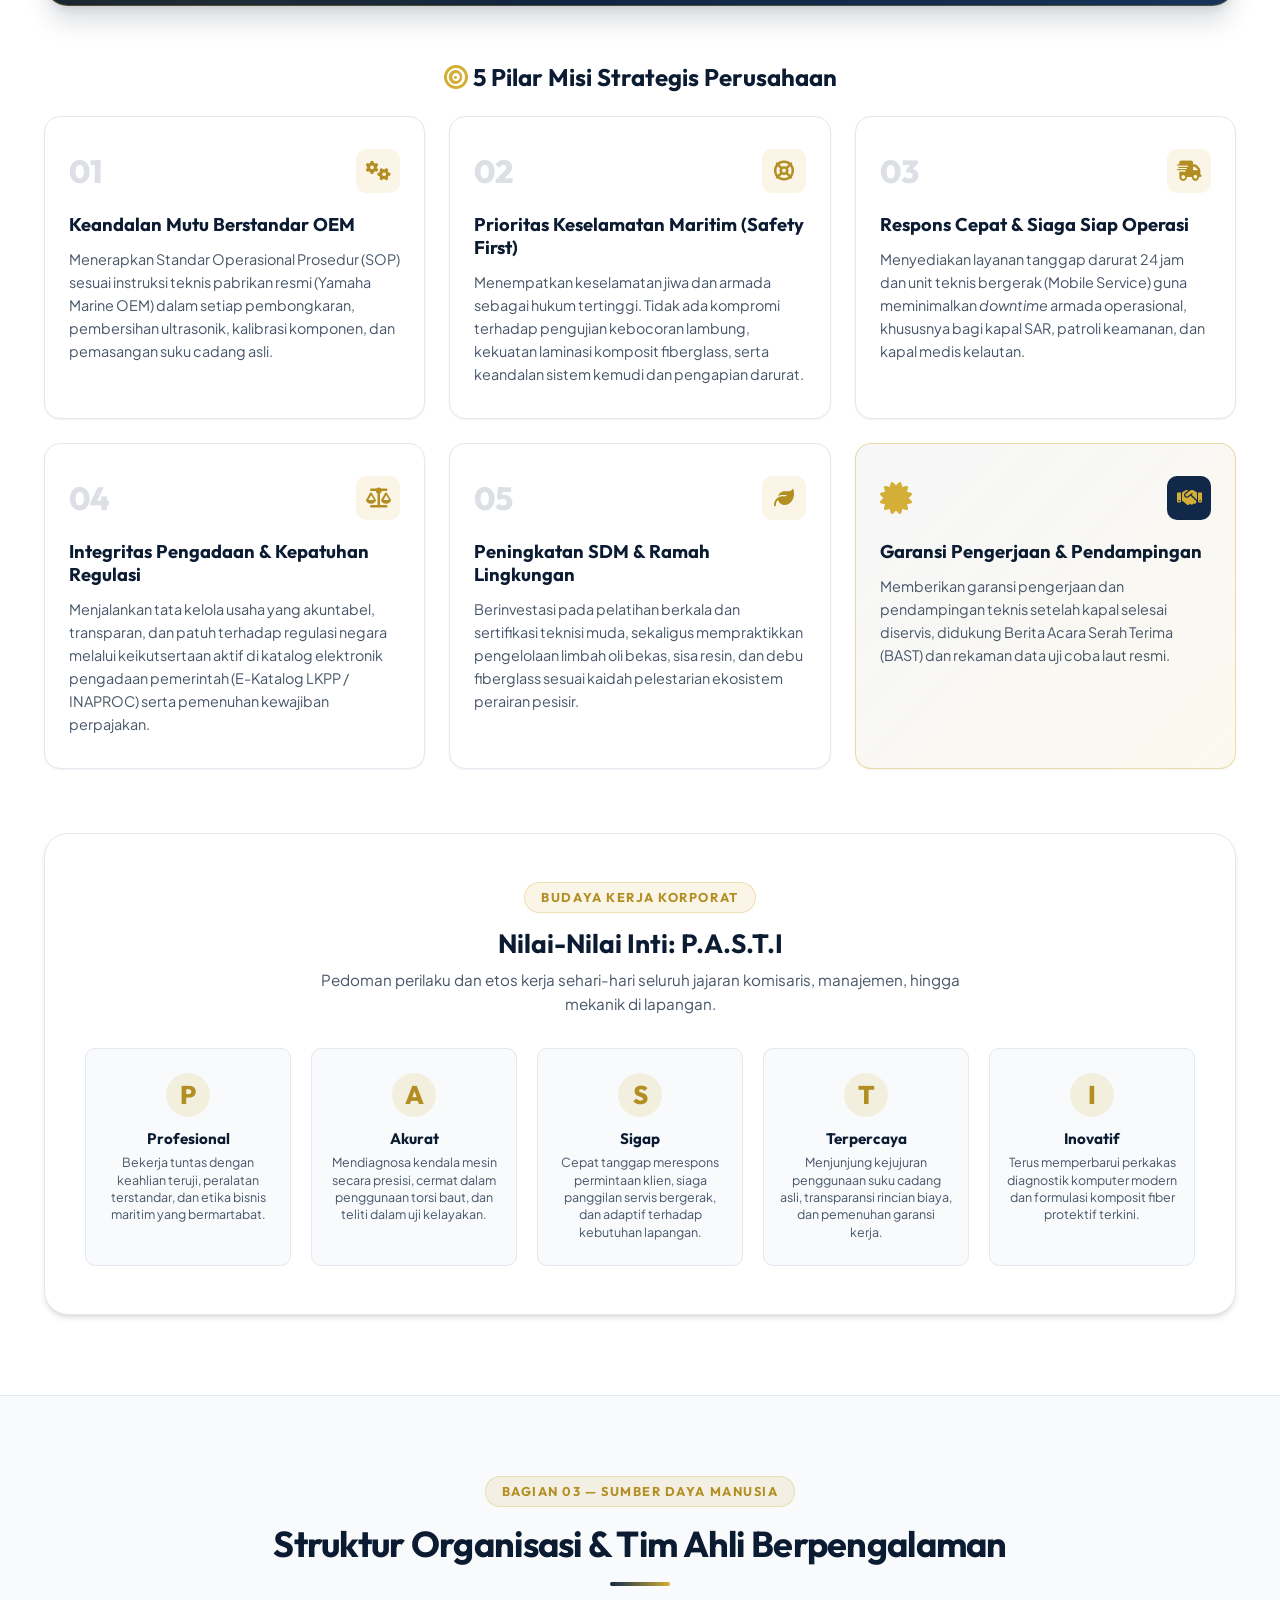
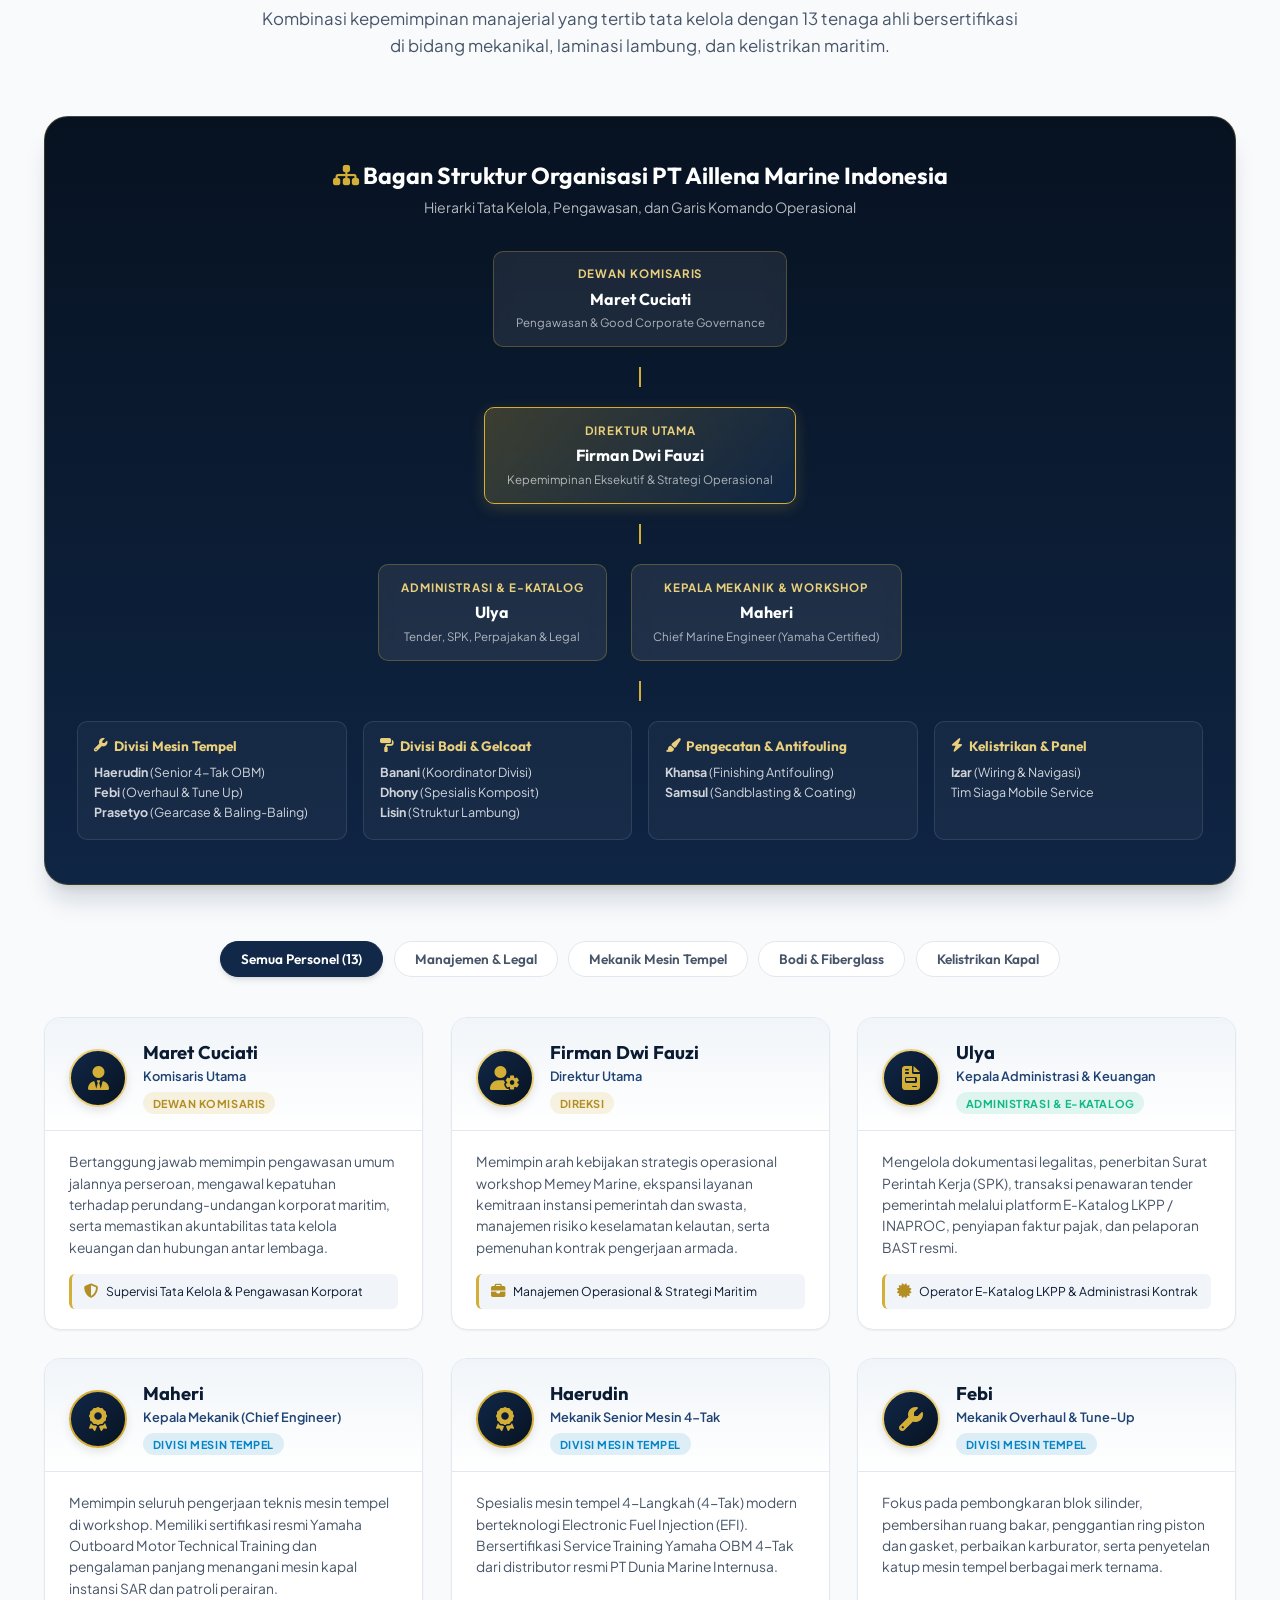
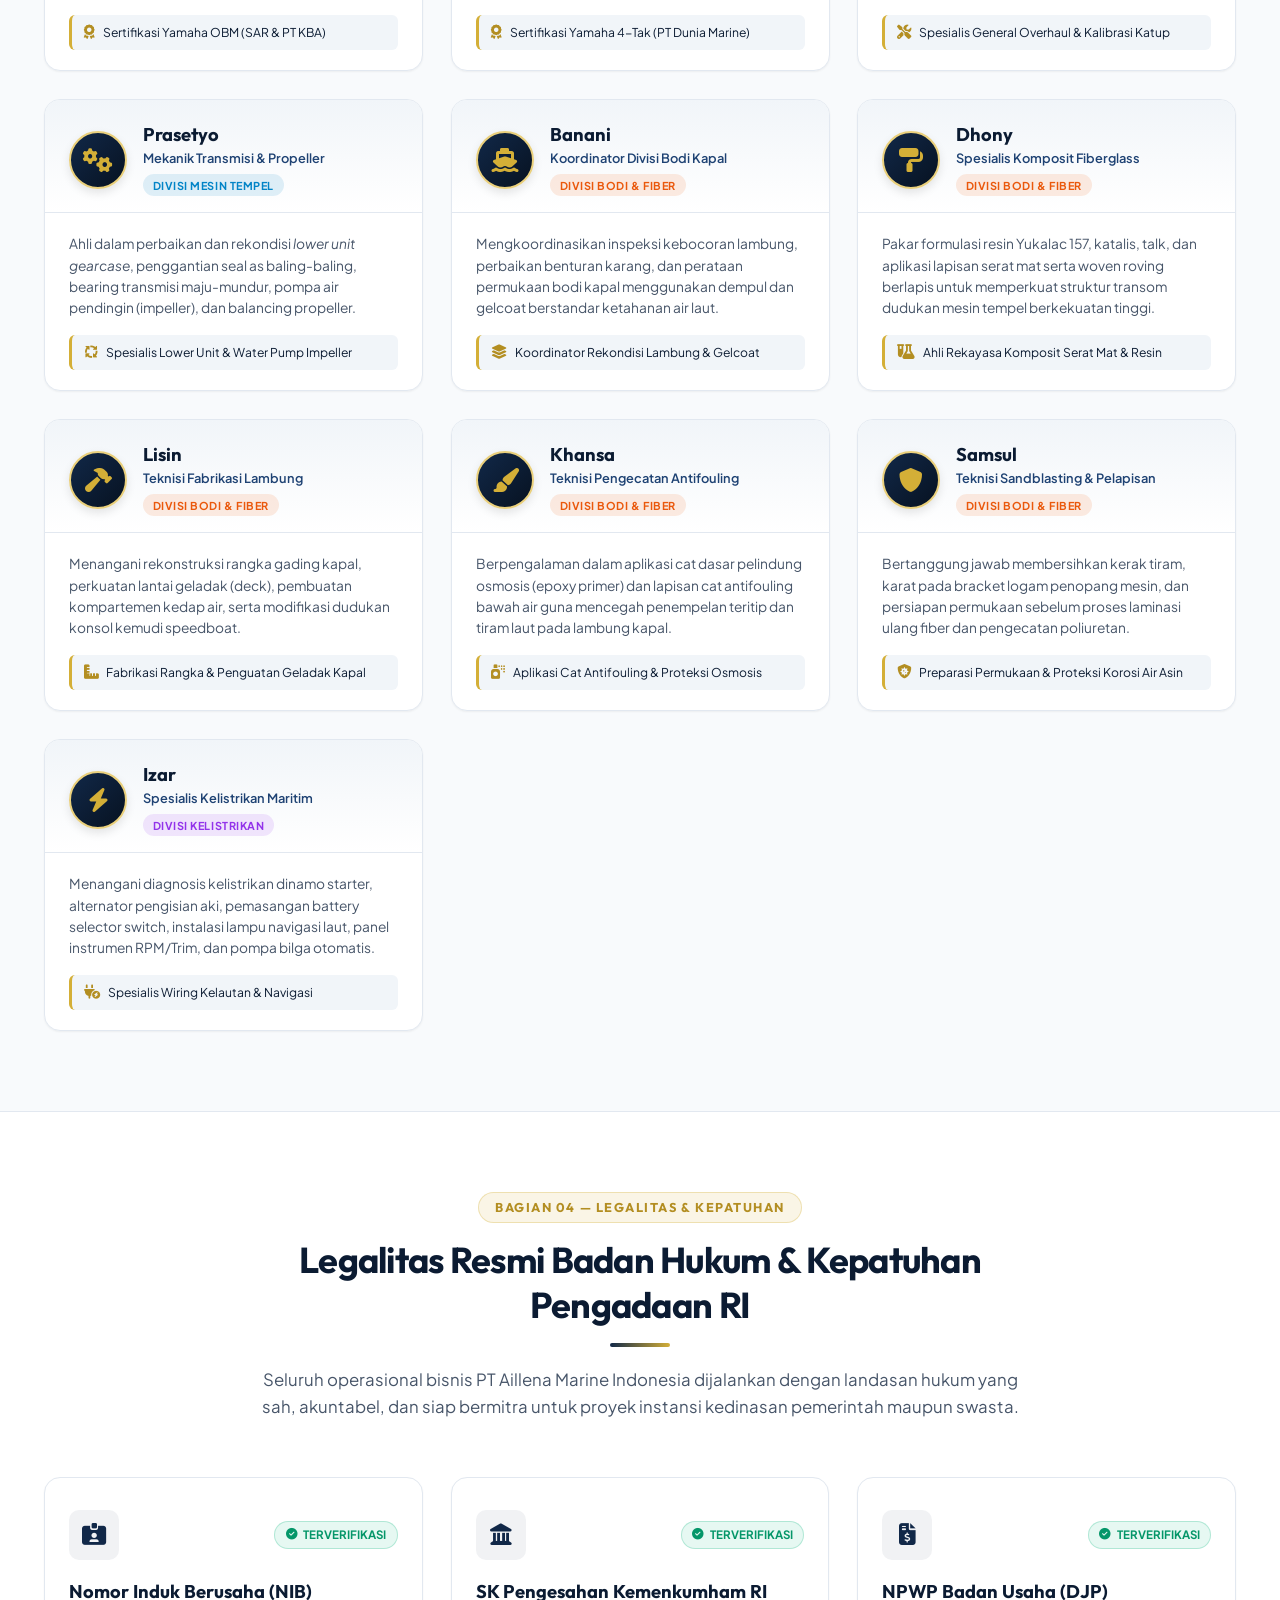
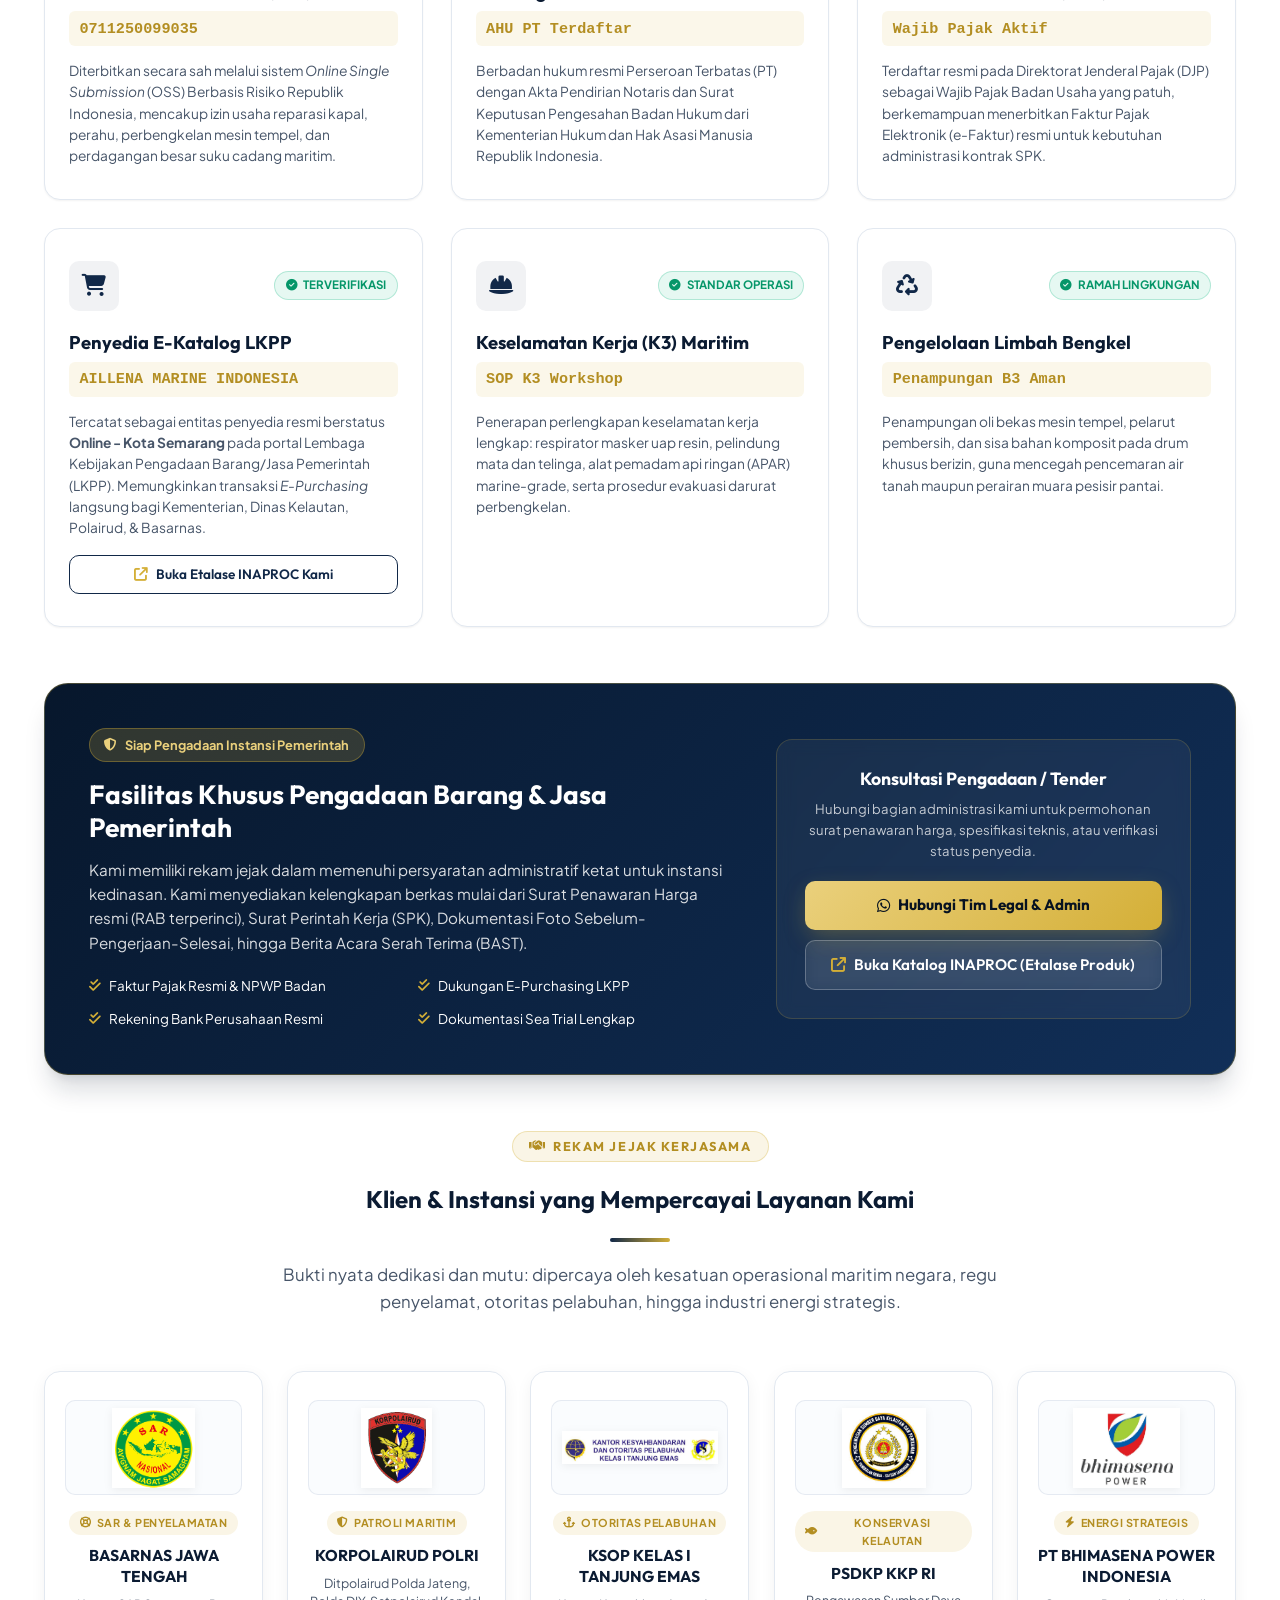
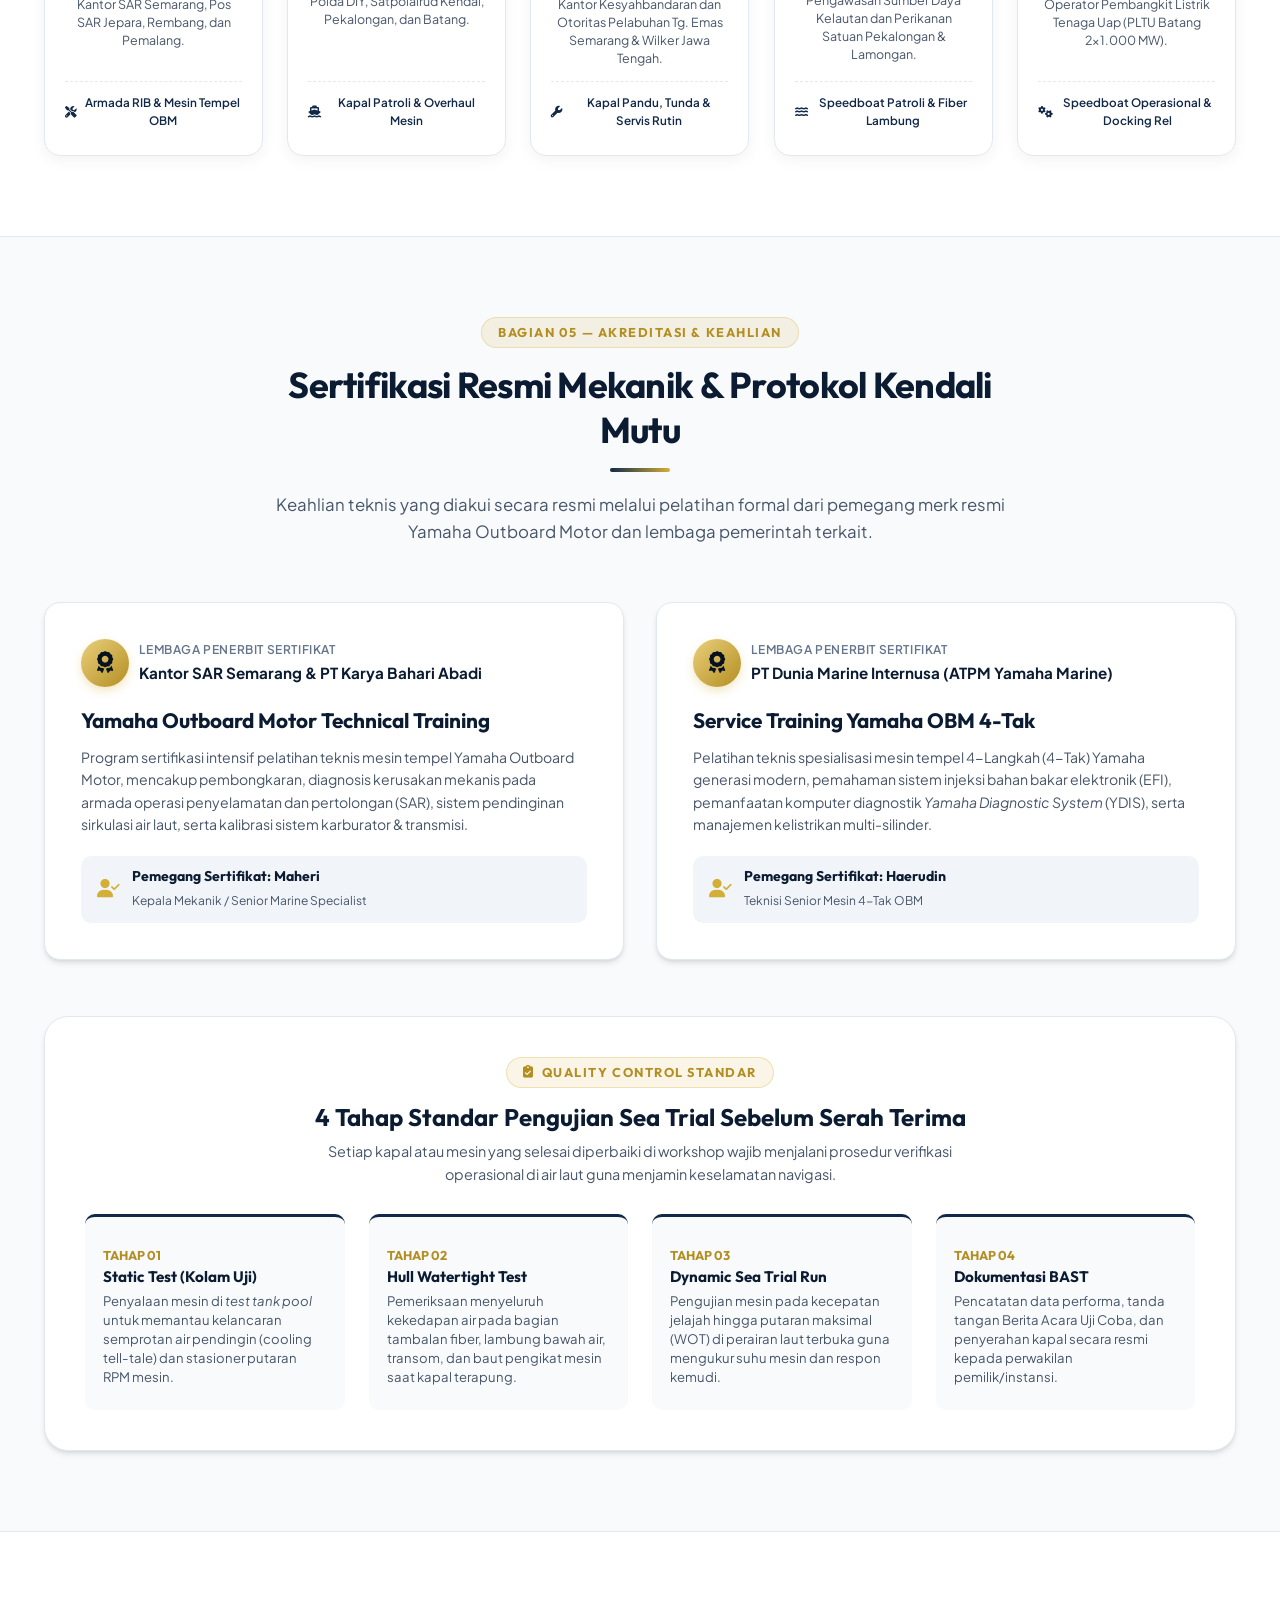
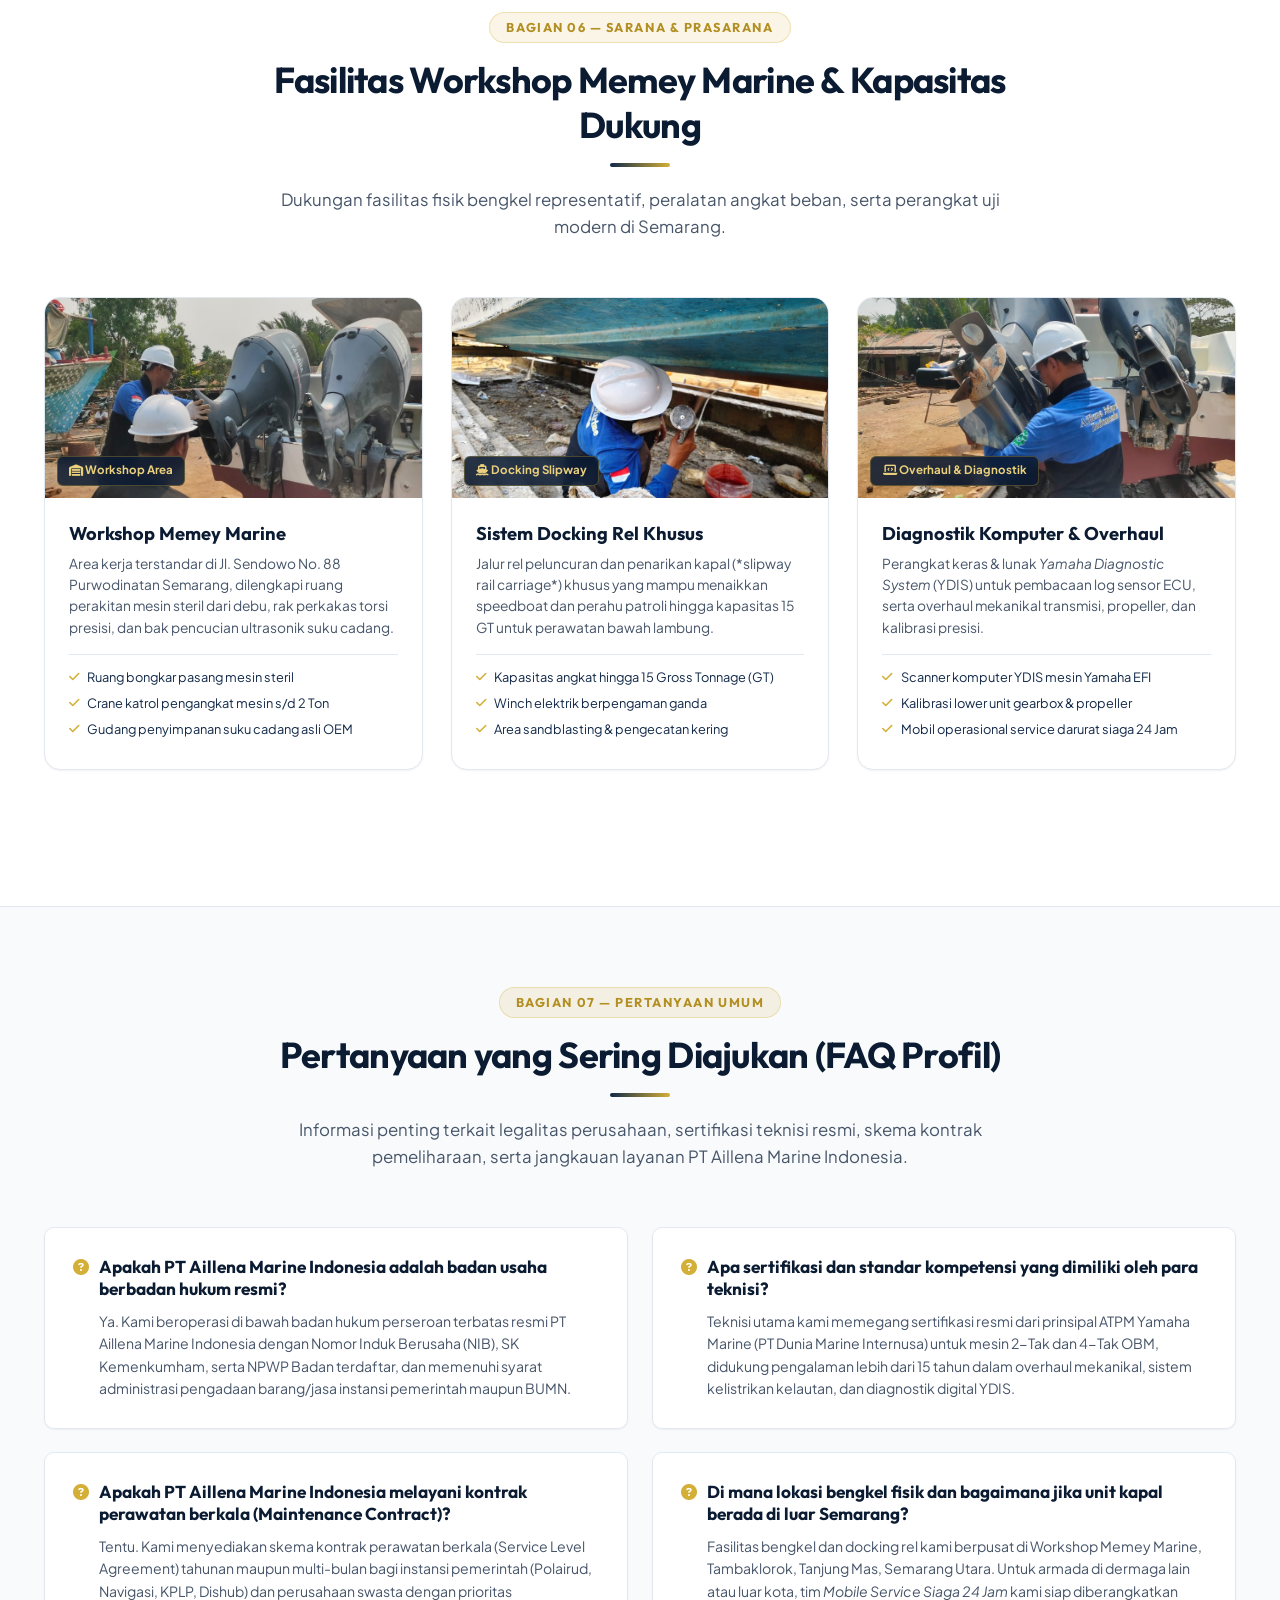
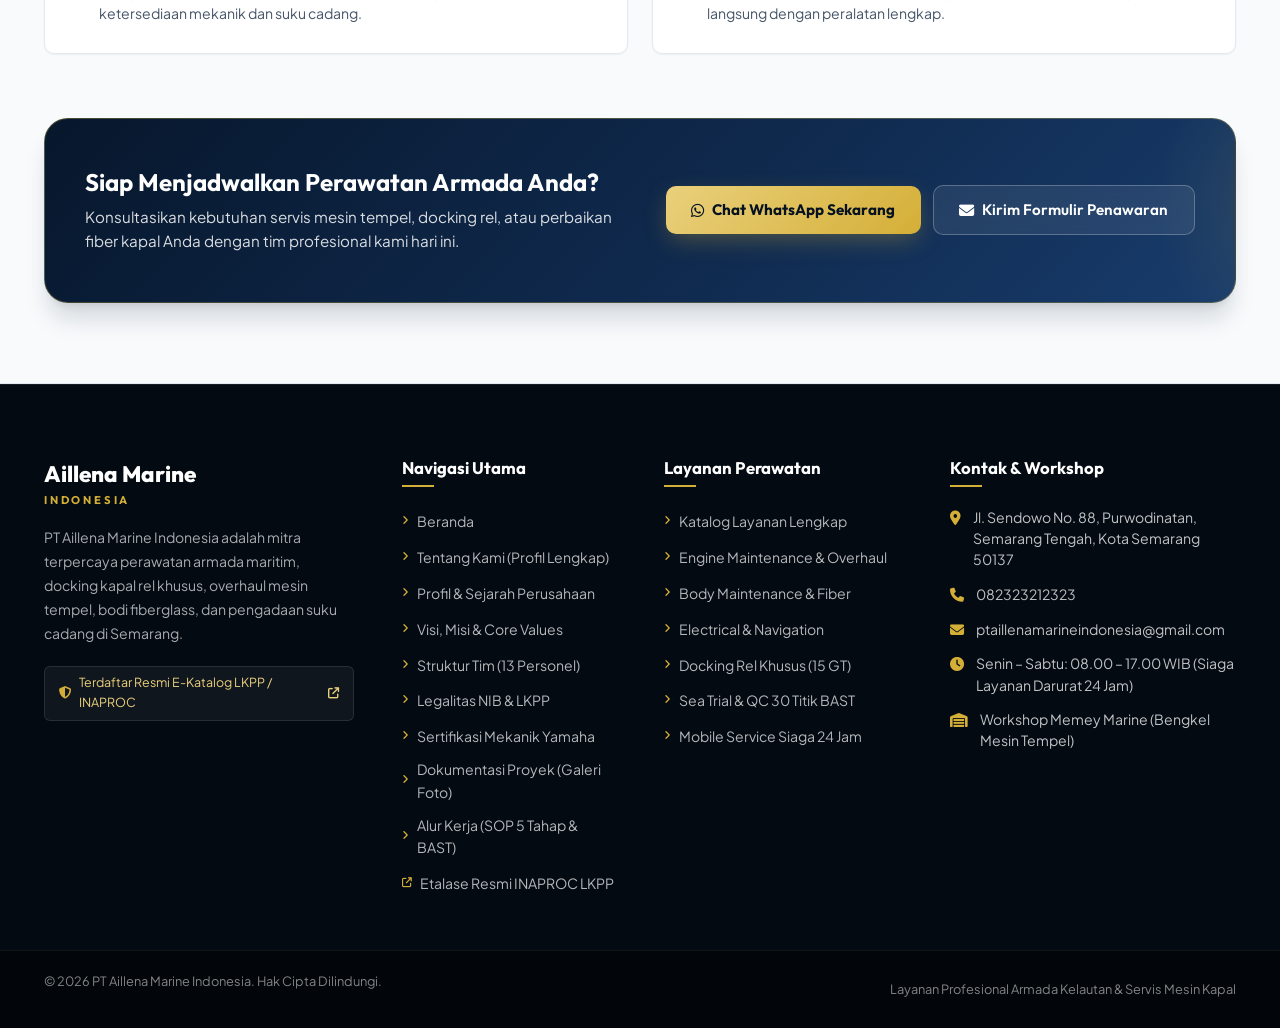
==== commit d1fbb315: "refactor(copy): replace 'sub halaman' with professional corporate phrasing across all pages" ====
--- a/about.html
+++ b/about.html
@@ -285,7 +285,7 @@
         <li><a href="index.html#home" class="mobile-nav-link">Beranda</a></li>
         <li>
           <a href="about.html" class="mobile-nav-link" style="color: var(--gold-light); font-weight:700;">
-            Tentang Kami (Sub Halaman)
+            Tentang Kami (Profil Lengkap)
           </a>
           <div class="mobile-nav-sublist">
             <a href="#profil" class="mobile-sub-link"><i class="fa-solid fa-angle-right"></i> Profil Perusahaan</a>
@@ -299,7 +299,7 @@
         </li>
         <li>
           <a href="services.html" class="mobile-nav-link" style="color: var(--gold-light); font-weight:700;">
-            Layanan Kami (Sub Halaman)
+            Layanan Kami (Katalog Lengkap)
           </a>
           <div class="mobile-nav-sublist">
             <a href="services.html" class="mobile-sub-link"><i class="fa-solid fa-angle-right"></i> Seluruh Layanan</a>
@@ -314,7 +314,7 @@
         </li>
         <li>
           <a href="workflow.html" class="mobile-nav-link" style="color: var(--gold-light); font-weight:700;">
-            Alur Kerja (Sub Halaman)
+            Alur Kerja & SOP Standar
           </a>
           <div class="mobile-nav-sublist">
             <a href="workflow.html#overview" class="mobile-sub-link"><i class="fa-solid fa-angle-right"></i> Ikhtisar 5 Tahap Baku</a>
@@ -354,7 +354,7 @@
           <span class="breadcrumb-separator"><i class="fa-solid fa-chevron-right"></i></span>
           <a href="index.html#about">Tentang Kami</a>
           <span class="breadcrumb-separator"><i class="fa-solid fa-chevron-right"></i></span>
-          <span class="breadcrumb-current">Sub Halaman Lengkap</span>
+          <span class="breadcrumb-current">Profil Perusahaan & Legalitas Lengkap</span>
         </nav>
 
         <span class="section-tag"><i class="fa-solid fa-shield-halved"></i> Profil Korporat & Kelembagaan Resmi</span>
@@ -1548,7 +1548,7 @@
       <div class="footer-col services-col">
         <h4 class="footer-title">Layanan Perawatan</h4>
         <ul class="footer-links">
-          <li><a href="services.html"><i class="fa-solid fa-angle-right"></i> Katalog Layanan (Sub Halaman)</a></li>
+          <li><a href="services.html"><i class="fa-solid fa-angle-right"></i> Katalog Layanan Lengkap</a></li>
           <li><a href="services.html#engine"><i class="fa-solid fa-angle-right"></i> Engine Maintenance & Overhaul</a></li>
           <li><a href="services.html#body"><i class="fa-solid fa-angle-right"></i> Body Maintenance & Fiber</a></li>
           <li><a href="services.html#electrical"><i class="fa-solid fa-angle-right"></i> Electrical & Navigation</a></li>
